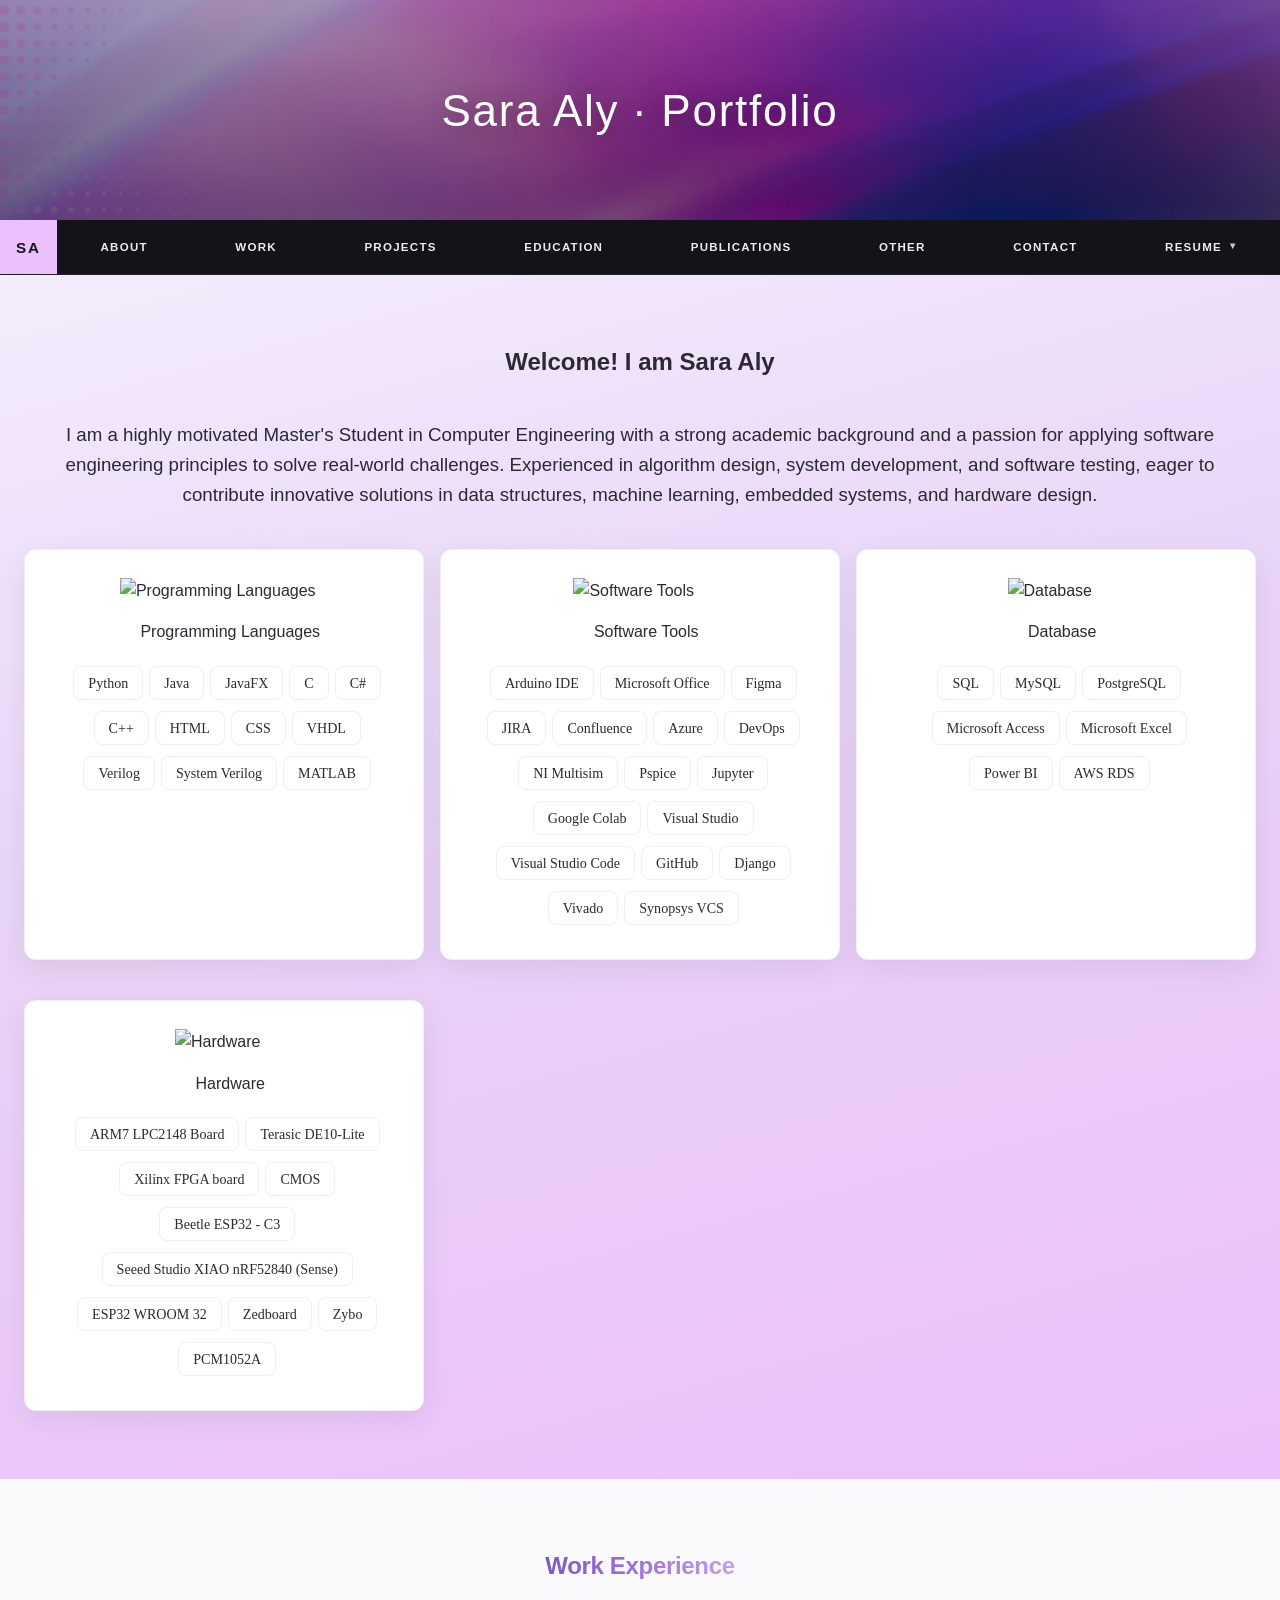
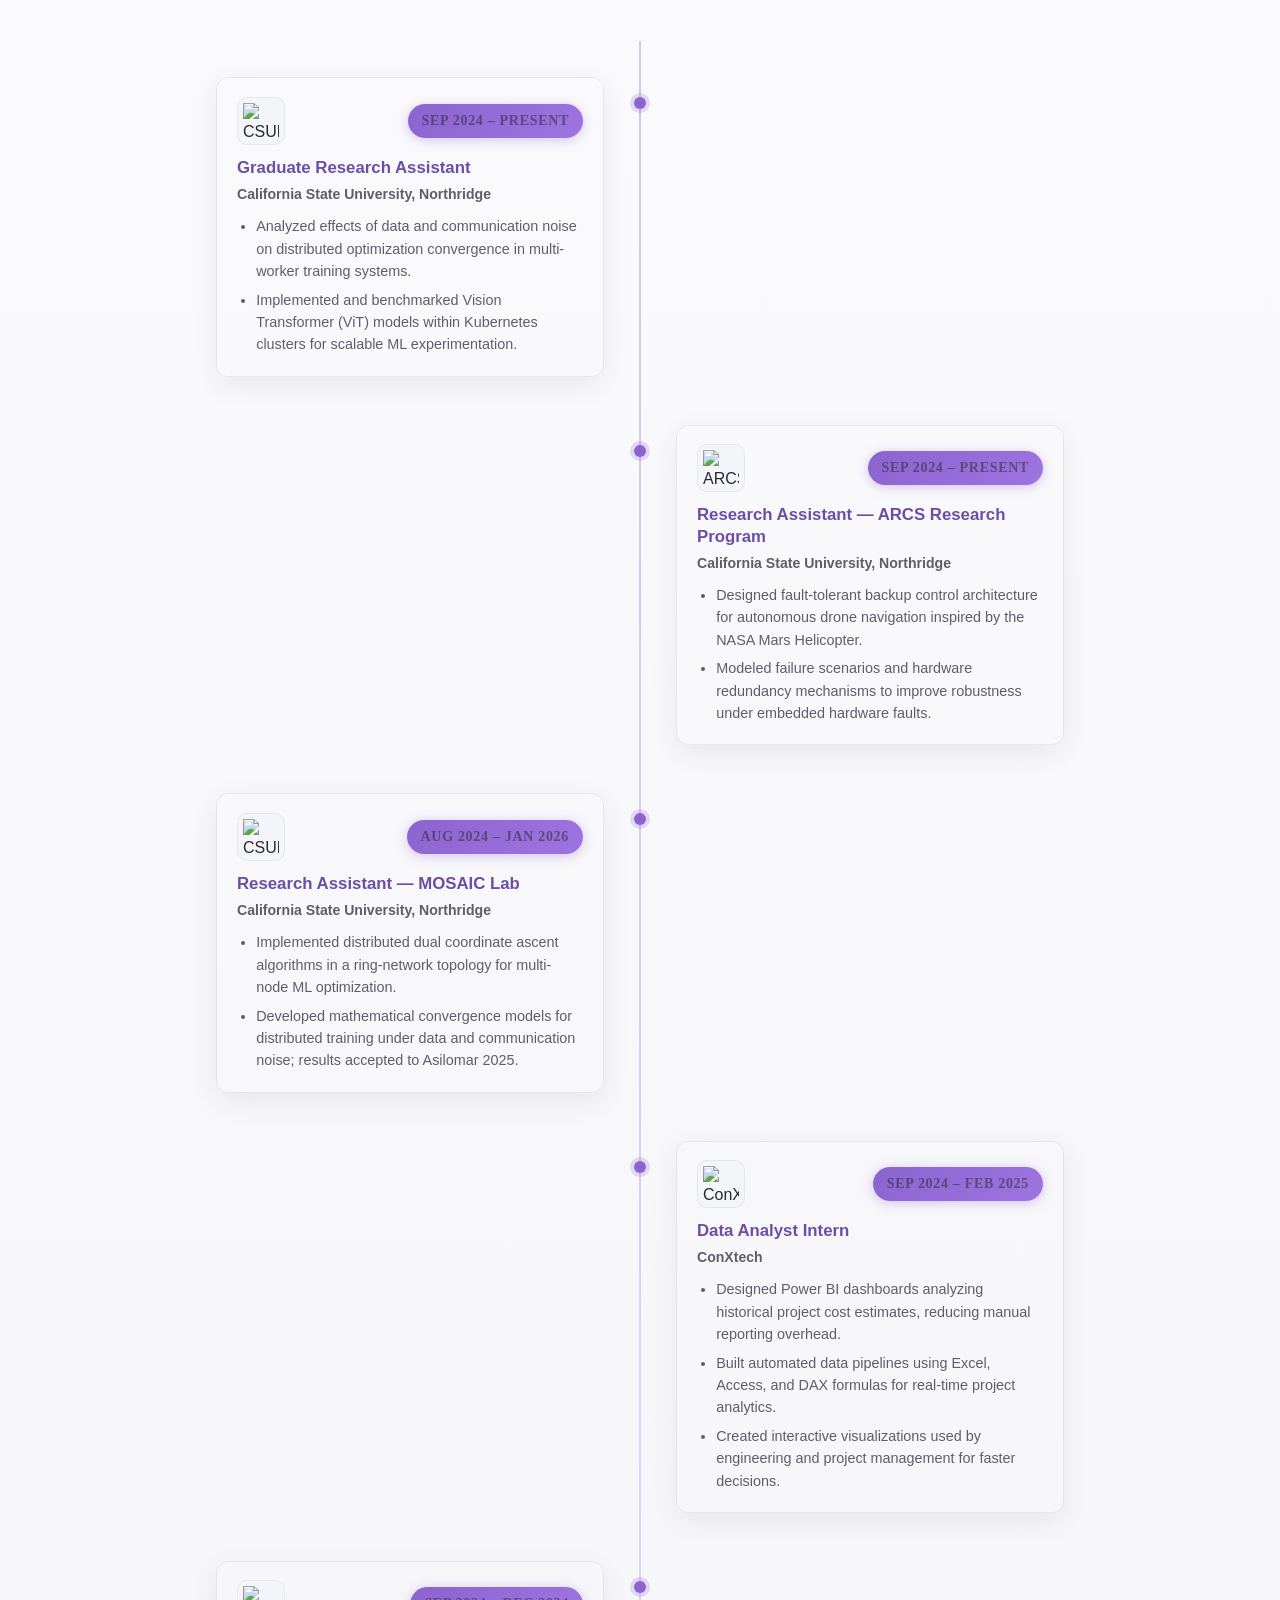
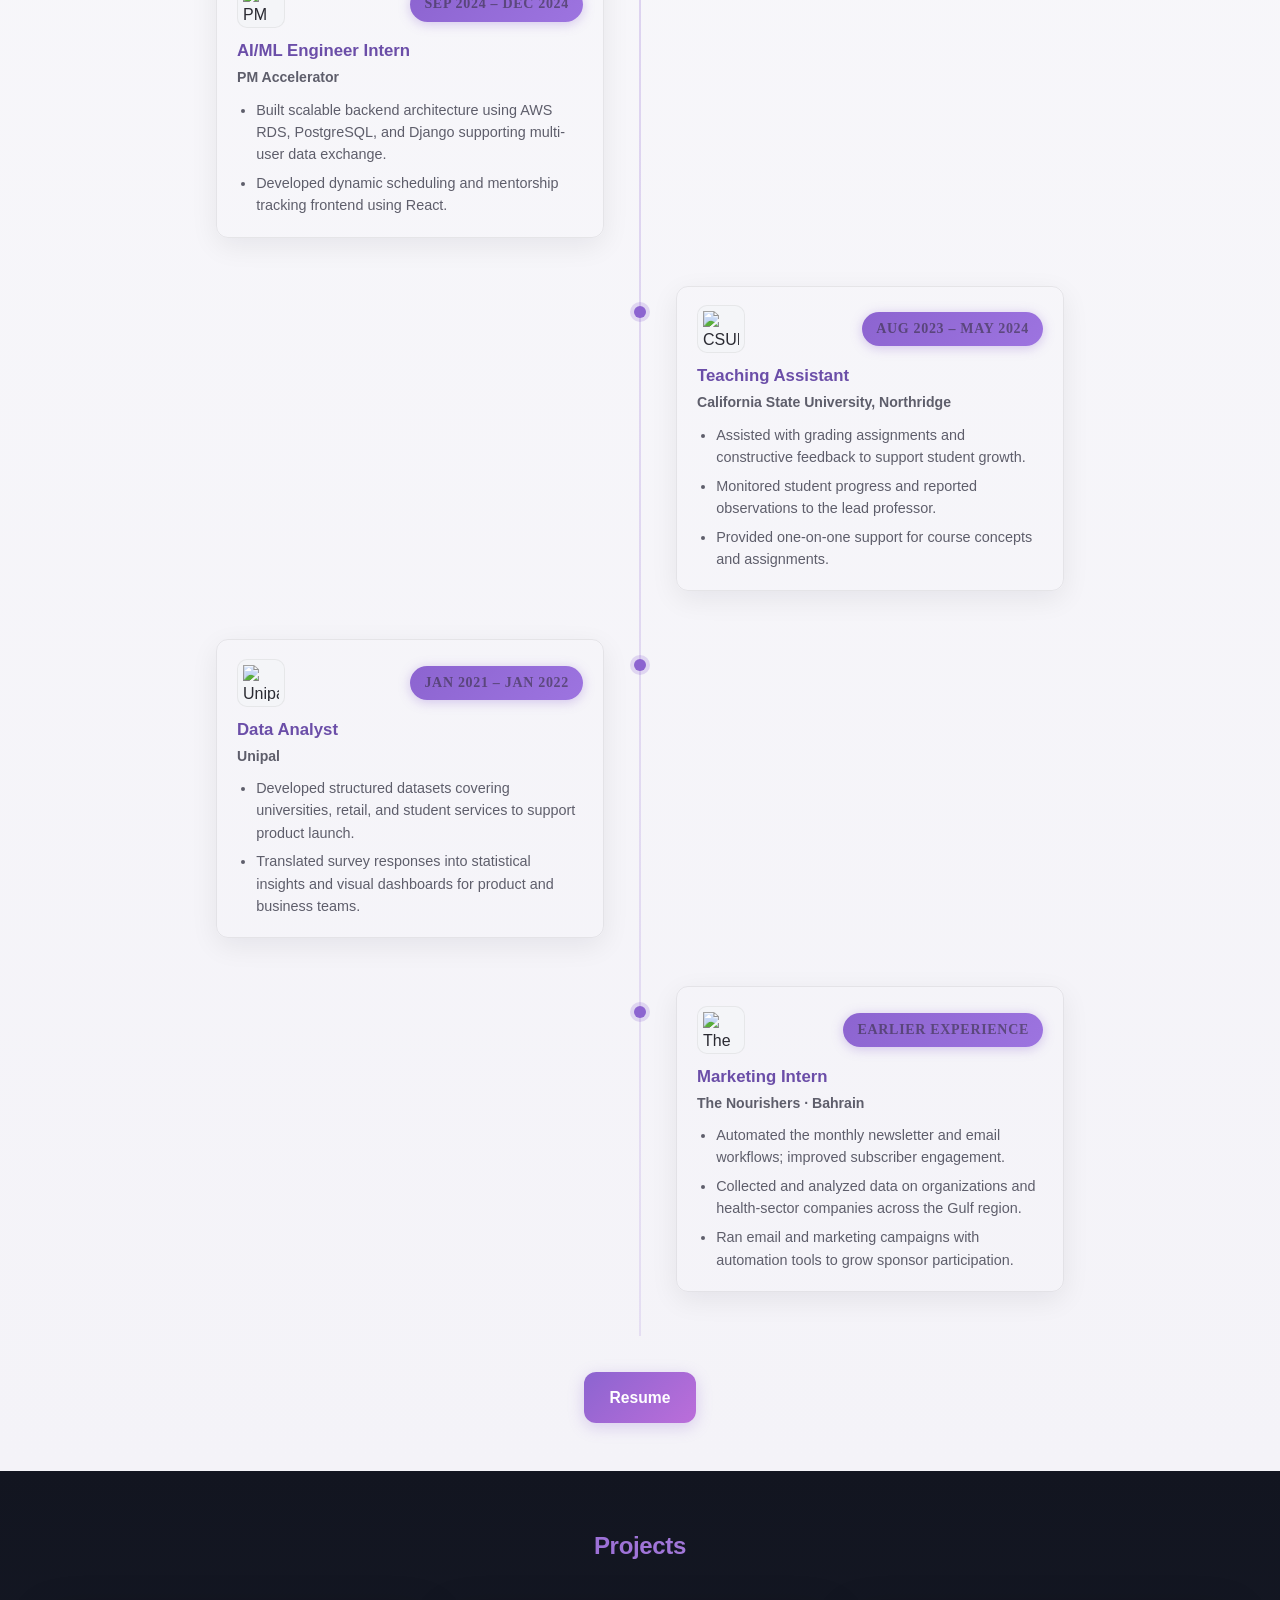
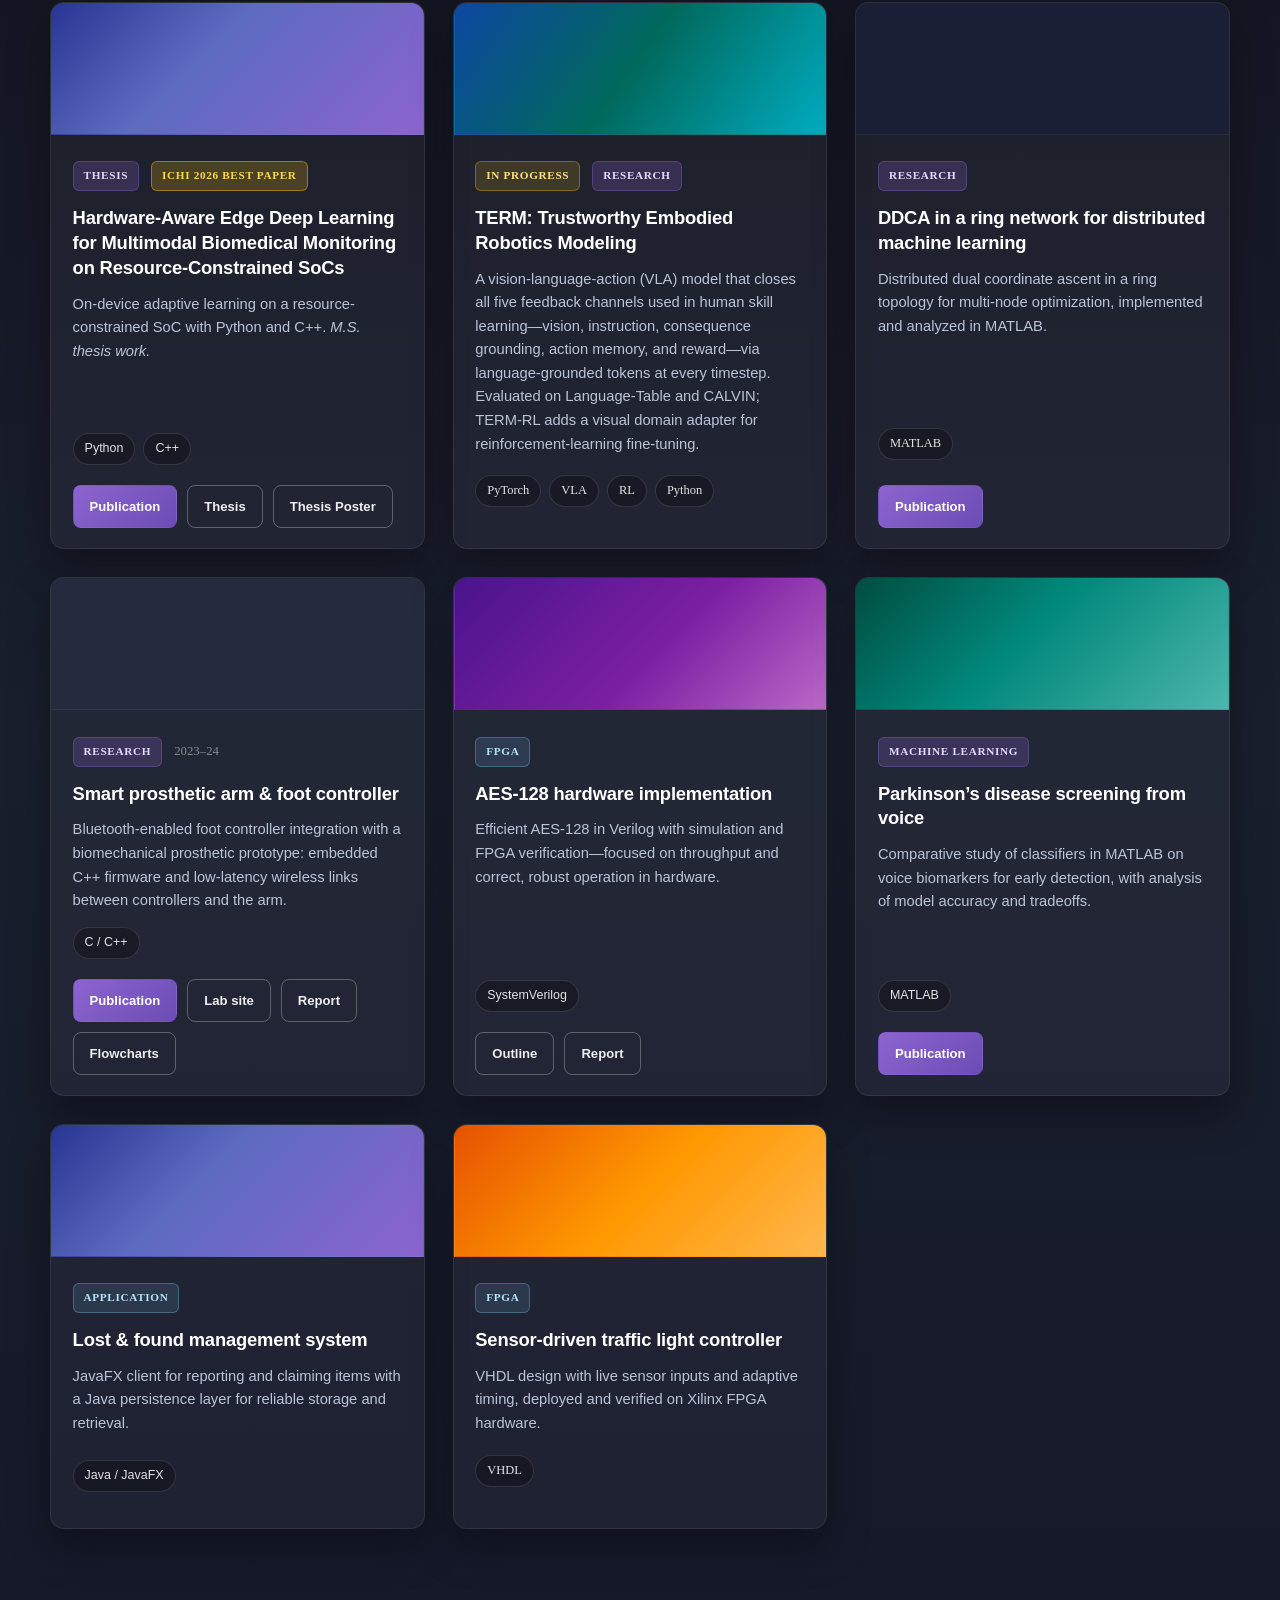
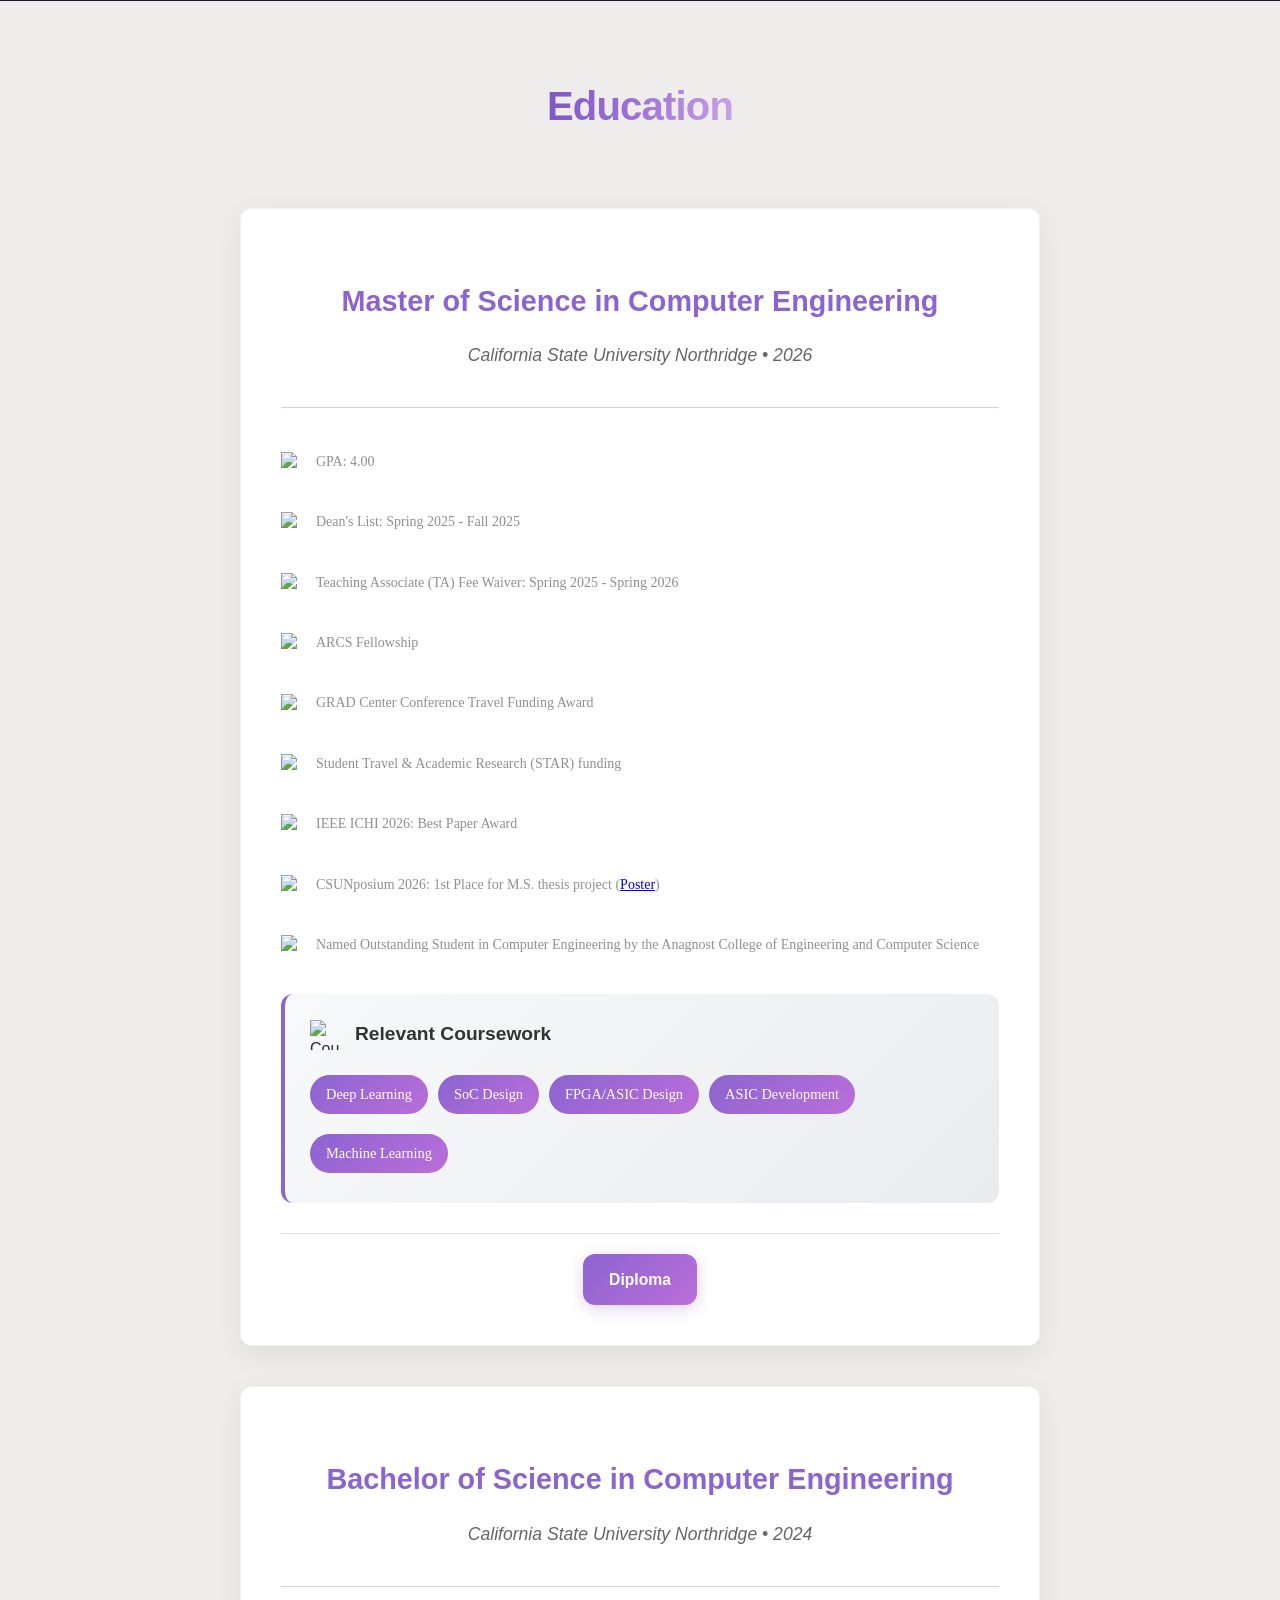
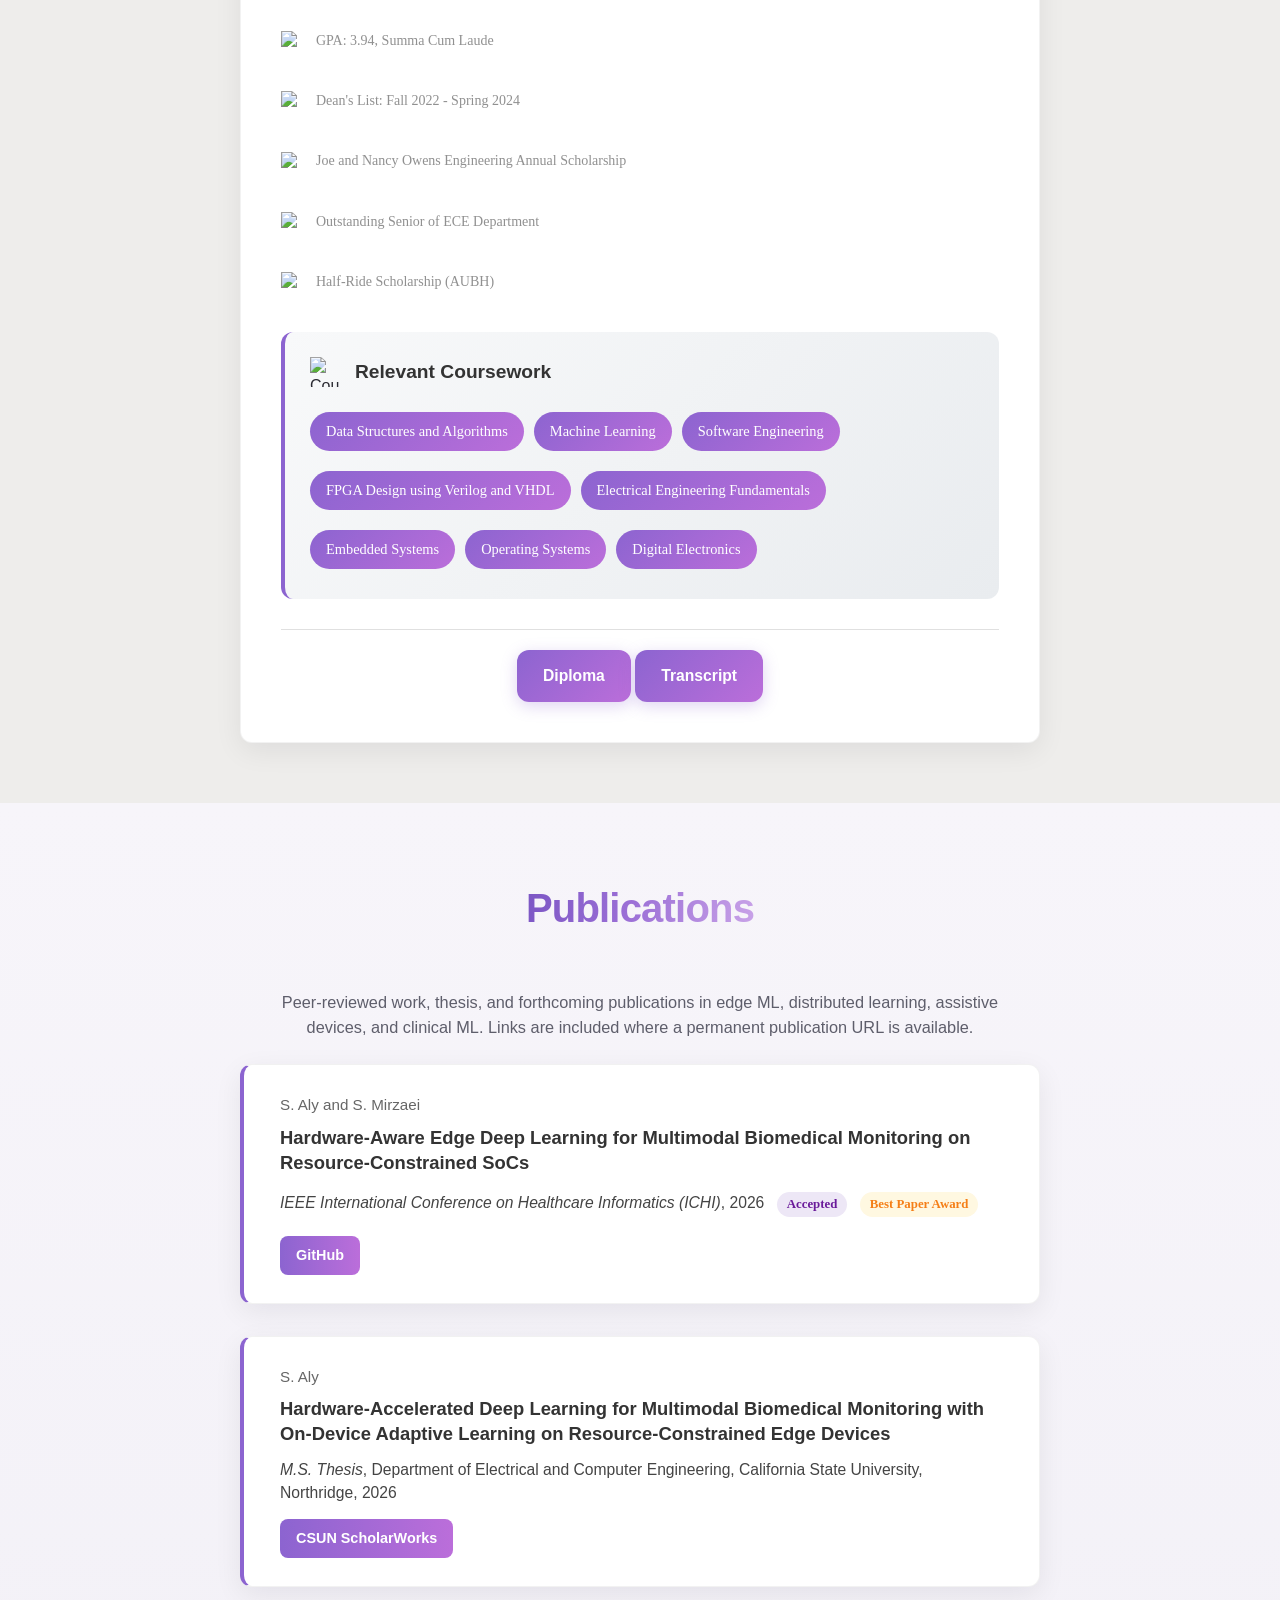
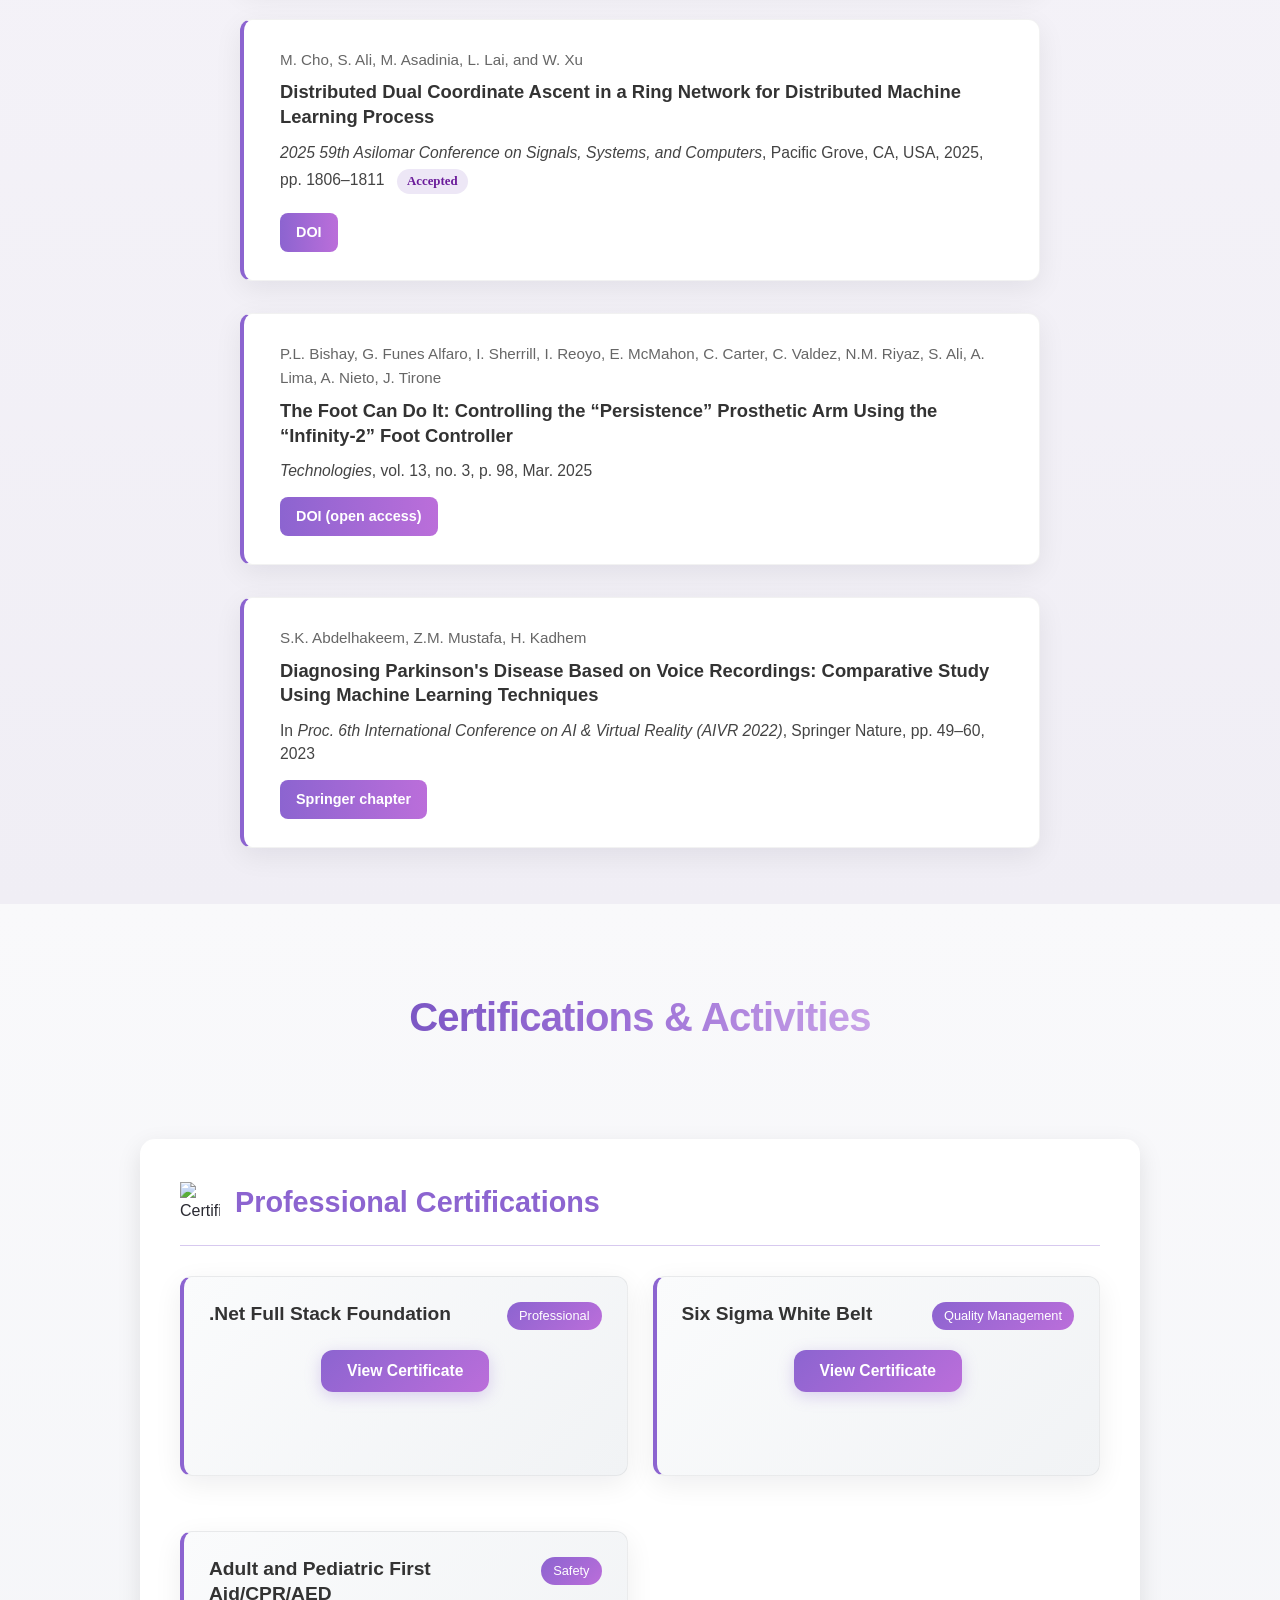
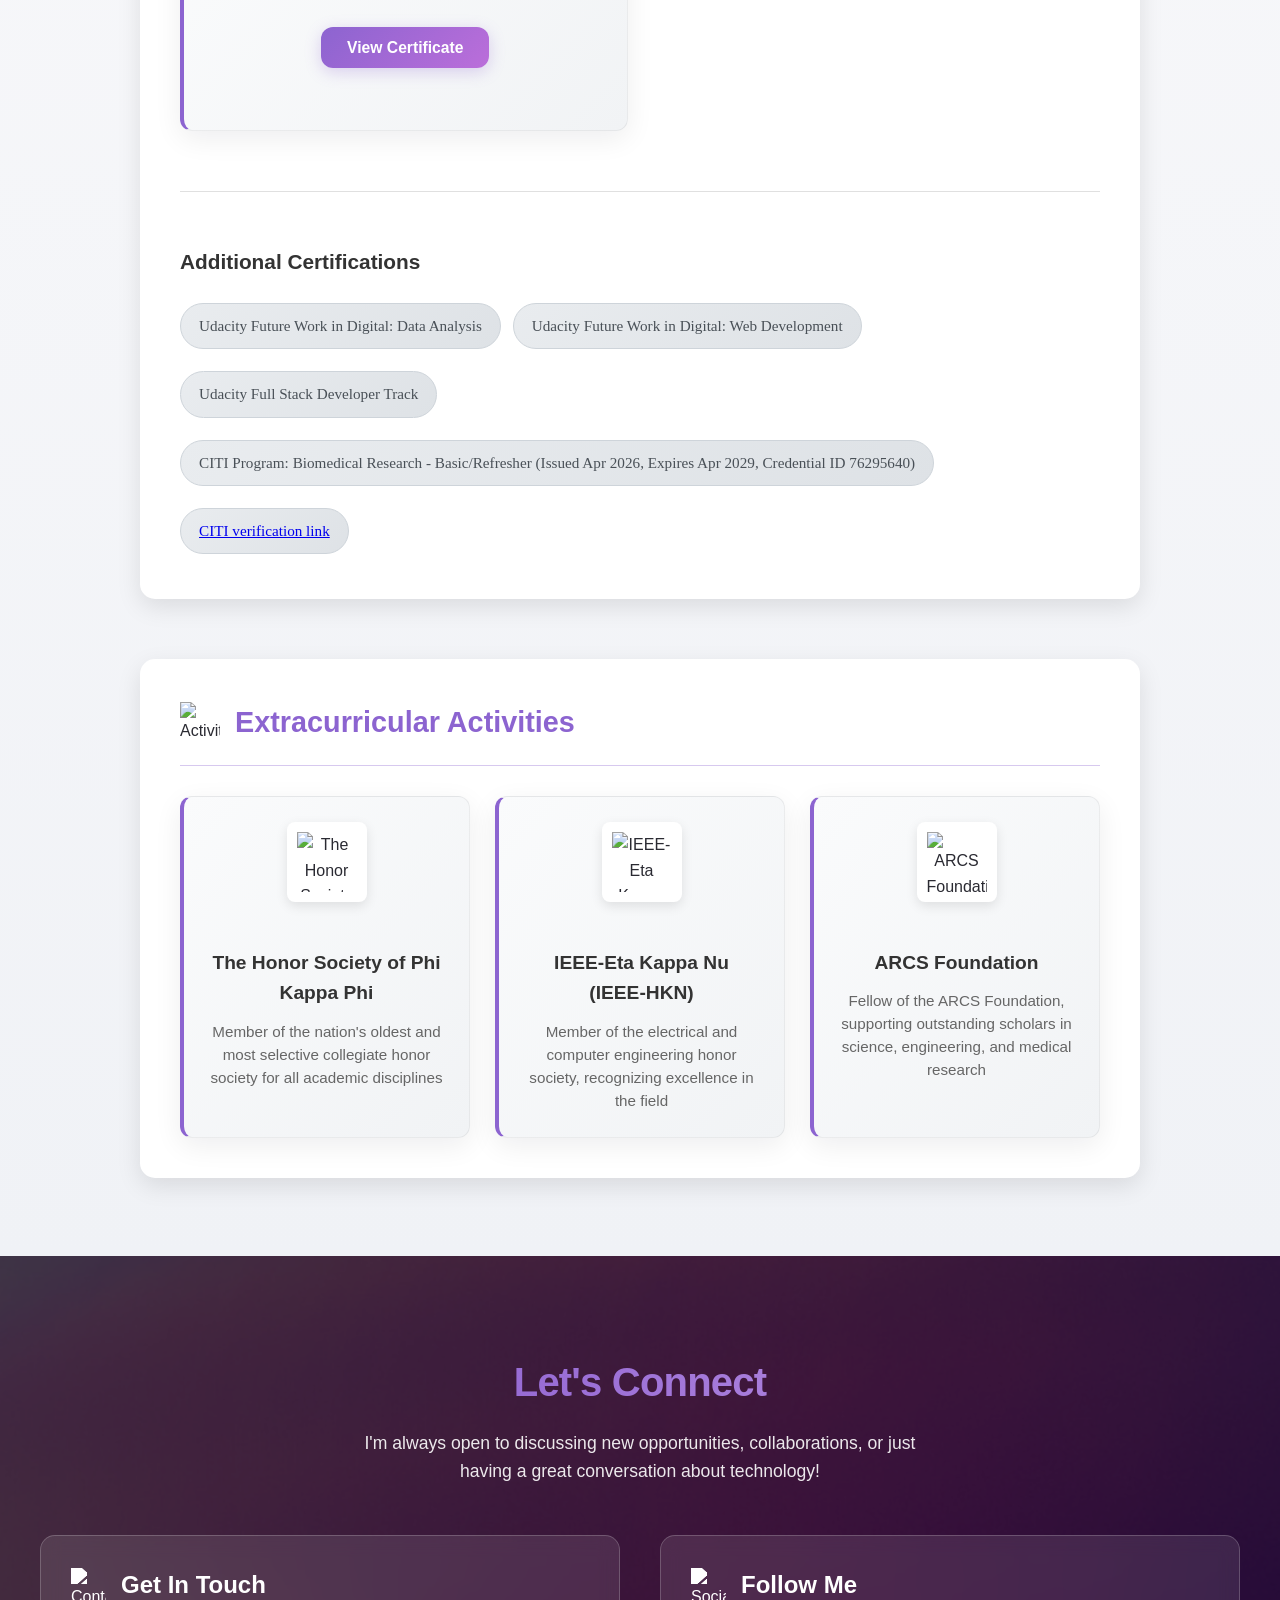
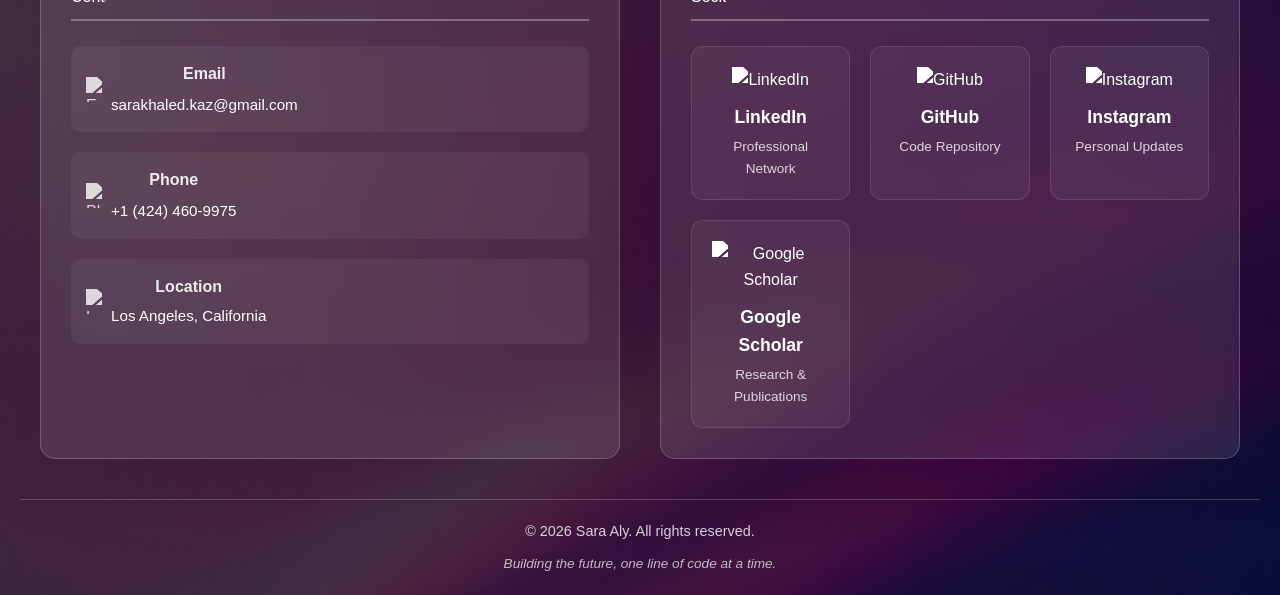
==== index.html @ 030c0955 "Update Dimploma" ====
<!DOCTYPE html>
<html lang="en">
  <head>
    <meta charset="UTF-8">
    <meta name="viewport" content="width=device-width, initial-scale=1.0">
    <meta name="description" content="Sara Aly - Computer Engineering Portfolio">
    <meta name="keywords" content="Computer Engineering, Software Development, Machine Learning, Embedded Systems">
    <meta name="author" content="Sara Aly">
    <title>Sara Aly - Computer Engineering Portfolio</title>

    <!-- =============================================================================
         STYLESHEET SECTION
         ============================================================================= -->
    <style>
      /* =============================================================================
         GLOBAL STYLES
         ============================================================================= */

      :root {
        --font-sans: -apple-system, BlinkMacSystemFont, "Segoe UI", Roboto, "Helvetica Neue", Arial, sans-serif;
        --color-text: #2a2a32;
        --color-text-muted: #5e5e6b;
        --surface-subtle: #f6f5f9;
        --shadow-card: 0 8px 28px rgba(18, 20, 30, 0.07);
        --radius-md: 12px;
        --btn-grad: linear-gradient(135deg, #8c64d0, #bb6eda);
        --btn-grad-hover: linear-gradient(135deg, #9d74e0, #cb7eea);
        --btn-shadow: 0 4px 16px rgba(140, 100, 208, 0.28);
        --btn-shadow-hover: 0 6px 22px rgba(140, 100, 208, 0.36);
      }

      html {
        scroll-behavior: smooth;
      }

      /* Base body styles */
      body {
        font-family: var(--font-sans);
        background-color: #ffffff;
        color: var(--color-text);
        margin: 0;
        padding: 0;
        line-height: 1.6;
        overflow-x: hidden;
        -webkit-font-smoothing: antialiased;
        -moz-osx-font-smoothing: grayscale;
      }

      *,
      *::before,
      *::after {
        box-sizing: border-box;
      }

      /* =============================================================================
         HEADER & FOOTER STYLES
         ============================================================================= */
      
      /* Header styling with background image */
      header {
        position: relative;
        background: url('Documents/Pink and Purple Gradient Technology Business LinkedIn Banner.png');
        background-size: cover;
        background-position: center;
        color: rgb(255, 255, 255);
        padding: 48px 24px;
        text-align: center;
        font-size: clamp(1.25rem, 3vw, 1.75rem);
        min-height: 220px;
        display: flex;
        align-items: center;
        justify-content: center;
      }

      header::after {
        content: '';
        position: absolute;
        inset: 0;
        background: linear-gradient(180deg, rgba(18, 15, 35, 0.28) 0%, rgba(18, 15, 35, 0.52) 100%);
        pointer-events: none;
      }

      header h1 {
        position: relative;
        z-index: 1;
        margin: 0;
        font-weight: 300;
        letter-spacing: 0.04em;
        line-height: 1.25;
        text-shadow: 0 2px 24px rgba(0, 0, 0, 0.35);
      }

      /* Footer styling with background image */
      footer {
        /*background: url('https://t4.ftcdn.net/jpg/03/17/87/45/360_F_317874542_KezJ1hig8tlYJAlX6rixank0WBwYJ1UT.webp');*/
        background: url('Documents/Pink and Purple Gradient Technology Business LinkedIn Banner.png');
        background-size: cover;
        background-position: center;
        color: white;
        padding: 60px 20px 20px 20px;
        text-align: center;
        position: relative;
        overflow: hidden;
        scroll-margin-top: 100px; /* Ensure proper scroll positioning */
      }

      /* Footer overlay for better text readability */
      footer::before {
        content: '';
        position: absolute;
        top: 0;
        left: 0;
        right: 0;
        bottom: 0;
        background: rgba(0, 0, 0, 0.7);
        z-index: 1;
      }

      /* Ensure all footer content is above the overlay */
      footer > * {
        position: relative;
        z-index: 2;
      }

      /* =============================================================================
         UTILITY CLASSES
         ============================================================================= */
      
      /* Gradient text effect */
      .gradient-text {
        font-weight: 700;
        background: linear-gradient(100deg, #7b56c4 0%, #9b6fd6 45%, #c9a3e8 100%);
        -webkit-background-clip: text;
        -webkit-text-fill-color: transparent;
        background-clip: text;
        color: transparent;
        letter-spacing: -0.02em;
      }

      /* =============================================================================
         COMPONENT STYLES
         ============================================================================= */
      
      /* Image styling */
      .image {
        border-radius: 10px;
        margin: auto;
        width: 900px;
        height: auto;
        max-width: 100%;
      }

      /* Contact information styling */
      .contact-info {
        text-align: left; 
        color: #333;
      }

      /* Social media icons container */
      .social-icons {
        text-align: right;
      }

      .social-icons a {
        margin: 0 10px;
        text-decoration: none;
        transition: opacity 0.3s ease;
      }

      .social-icons a:hover {
        opacity: 0.8;
      }

      .social-icons img {
        width: 48px;
        height: 48px;
        vertical-align: middle;
      }

      /* Button container for consistent button layout */
      .button-container {
        text-align: center;
        margin-top: 20px;
        display: flex;
        flex-wrap: wrap;
        justify-content: center;
        gap: 10px;
        align-items: center; /* Ensure buttons align properly */
      }

      /* Button links should behave like buttons (no underline/blue link styles) */
      .button-container a.custom-btn {
        text-decoration: none;
      }

      /* Link preview styling for external links */
      .link-preview {
        display: flex;
        align-items: center;
        border: 1px solid #ccc;
        padding: 10px;
        margin-left: 10px;
        text-decoration: none;
        color: white;
        border-radius: 8px;
        transition: transform 0.2s ease;
      }

      .link-preview:hover {
        transform: translateY(-2px);
      }

      .link-preview img {
        width: 100px;
        height: auto;
        margin-right: 10px;
        border-radius: 4px;
      }

      .link-preview .content {
        flex: 1;
      }

      .link-preview .title {
        font-size: 16px;
        font-weight: bold;
        margin-bottom: 5px;
      }

      .link-preview .description {
        font-size: 14px;
        opacity: 0.9;
      }

      /* Statistics container for displaying metrics */
      .stats-container {
        display: flex;
        justify-content: center;
        align-items: center;
        margin-top: 50px;
        margin-right: 50px;
        margin-left: 50px;
      }

      /* Frame container for grid layouts */
      .frame {
        display: grid;
        align-items: center;
        grid-template-columns: 1fr 1fr;
        gap: 10px;
        padding: 10px;
        border: 2px solid #333;
        background-color: #fff;
        border-radius: 8px;
      }

      .frame img {
        width: 100%;
        height: auto;
        border-radius: 4px;
      }

      /* PDF container for embedded documents */
      .pdf-container {
        width: 100%;
        height: 500px; /* Reduced height for better landscape certificate viewing */
        max-width: 1000px; /* Increased max-width for landscape certificates */
        margin: 20px auto;
        border-radius: var(--radius-md);
        overflow: hidden;
        box-shadow: var(--shadow-card);
        border: 1px solid rgba(0, 0, 0, 0.08);
        background: #f8f9fa;
        position: relative; /* Ensure proper positioning */
        z-index: 5; /* Ensure PDF is above other elements but below navigation */
      }

      iframe {
        width: 100%;
        height: 100%;
        border: none;
        border-radius: 10px;
        position: relative;
        z-index: 2; /* Ensure iframe is above loading indicator */
      }

      /* =============================================================================
         NAVIGATION STYLES
         ============================================================================= */
      
      /* Main navigation wrapper */
      .navigationWrapper {
        position: relative;
        display: flex;
        align-items: center;
        justify-content: center;
        padding: 20px;
        background-color: #222;
        box-shadow: 0 5px 15px 0 rgba(0, 0, 0, 0.25);
        color: white;
        text-transform: uppercase;
        overflow: hidden;
        width: 100%;
        margin: auto;
      }

      /* Logo wrapper styling */
      .navigationWrapper .logoWrapper {
        display: flex;
        align-items: center;
      }

      .navigationWrapper .logoWrapper .stylish {
        font-weight: bold;
      }

      .navigationWrapper .logoWrapper .logo {
        padding-left: 4px;
        color: #8c64d0;
      }

      /* Main navigation menu */
      .navigationWrapper .navigation {
        display: flex;
        list-style-type: none;
        margin-left: auto;
        padding: 0 15px;
      }

      .navigationWrapper .navigation .parent {
        padding: 0 15px;
      }

      /* Navigation link styling */
      .navigationWrapper .navigation .parent .link {
        position: relative;
        display: flex;
        align-items: center;
        text-decoration: none;
        transition: all 0.3s ease-in-out;
        color: white;
      }

      .navigationWrapper .navigation .parent .link:hover {
        color: #8c64d0;
      }

      /* Navigation icon animations */
      .navigationWrapper .navigation .parent .link .fa-minus {
        opacity: 0;
        transition: all 0.3s ease-in-out;
        position: absolute;
        left: -16px;
        top: 3px;
      }

      .navigationWrapper .navigation .parent .link .fa-plus {
        opacity: 1;
        transition: all 0.3s ease-in-out;
      }

      .navigationWrapper .navigation .parent .link .fas {
        color: #8c64d0;
        margin: -2px 4px 0;
        font-size: 10px;
        transition: all 0.3s ease-in-out;
      }

      /* Subnavigation dropdown */
      .navigationWrapper .navigation .subnavigation {
        display: none;
        list-style-type: none;
        width: 500px;
        position: absolute;
        top: 40%;
        left: 25%;
        margin: auto;
        transition: all 0.3s ease-in-out;
        background-color: #222;
        border-radius: 8px;
        box-shadow: 0 4px 12px rgba(0, 0, 0, 0.3);
      }

      .navigationWrapper .navigation .subnavigation li a {
        font-size: 17px;
        padding: 0 5px;
        display: block;
        padding: 10px 15px;
        transition: background-color 0.3s ease;
      }

      .navigationWrapper .navigation .subnavigation li a:hover {
        background-color: #333;
      }

      /* =============================================================================
         NAVIGATION STATE CLASSES
         ============================================================================= */
      
      /* Active navigation states */
      .active.parent {
        transform: translate(-40px, -25px);
      }

      .active.parent .link {
        font-size: 12px;
      }

      .active.parent .link .fa-minus {
        opacity: 1 !important;
        font-size: 8px;
      }

      .active.parent .link .fa-plus {
        opacity: 0 !important;
      }

      .active.parent .subnavigation {
        display: flex;
      }

      /* Subnavigation positioning for different menu items */
      .active#clients .subnavigation {
        transform: translate(-150px, 17px);
      }

      .active#services .subnavigation {
        transform: translate(-290px, 17px);
      }

      /* Invisible state for animations */
      .invisible {
        opacity: 0 !important;
        transform: translate(50px, 0);
      }
      
      /* =============================================================================
         SITE WRAPPER STYLES
         ============================================================================= */
      .site-wrap {
	      max-width: 700px;
	      margin: 70px auto;
        background:white;
        padding:40px;
        text-align: justify;
        box-shadow: 0 0 10px 5px rgba(0, 0, 0, 0.05);
        transform: scale(0.98);
        transition: transform 0.5s;
      }
      body.fixed-nav .site-wrap {
	      transform: scale(1);
      }

      /* =============================================================================
         HEADING STYLES
         ============================================================================= */
      h1 {
        color: white;
        font-size: clamp(1.75rem, 6vw, 2.75rem);
        margin: 0;
        line-height: 1.2;
      }

      /* =============================================================================
         NAVIGATION STYLES
         ============================================================================= */
      nav {
	        background: rgba(12, 12, 18, 0.97);
	        top: 0;
	        width: 100%;
	        transition: all 0.35s ease;
	        position: relative;
	        z-index: 1000;
	        backdrop-filter: blur(12px);
          max-width: 100vw;
          margin: 0 auto;
          border-bottom: 1px solid rgba(255, 255, 255, 0.06);
      }
      body.fixed-nav nav {
	      position: fixed;
	      box-shadow: 0 4px 24px rgba(0, 0, 0, 0.35);
	      z-index: 1000;
	      top: 0;
	      left: 0;
	      right: 0;
      }
      nav ul {
	      margin: 0;
	      padding:0;
	      list-style: none;
	      display:flex;
	      flex-wrap: wrap;
	      justify-content: center;
	      position: relative;
	      z-index: 1001;
      }
      nav#main > ul.navigation > li {
	      flex: 1 1 auto;
	      min-width: fit-content;
	      text-align: center;
	      display: flex;
	      justify-content: center;
	      align-items: center;
      }
      nav li {
	      text-align: center;
	      display: flex;
	      justify-content: center;
	      align-items: center;
      }
      nav a {
	      text-decoration: none;
	      padding: 18px 14px;
	      display: inline-block;
	      color: rgba(255, 255, 255, 0.92) !important;
	      transition: color 0.2s ease, opacity 0.2s ease;
	      text-transform: uppercase;
	      font-size: 0.72rem;
	      font-weight: 600;
	      letter-spacing: 0.11em;
	      position: relative;
	      z-index: 1002;
      }

      nav a:hover {
        color: #ebc0fc !important;
      }

      /* =============================================================================
         RESUME DROPDOWN (NAV)
         ============================================================================= */
      nav li.nav-dropdown {
        position: relative;
      }
      nav li.nav-dropdown > a {
        display: flex;
        align-items: center;
        justify-content: center;
        gap: 8px;
      }
      nav li.nav-dropdown > a::after {
        content: "▾";
        font-size: 0.9em;
        opacity: 0.85;
        transform: translateY(-1px);
      }
      nav li.nav-dropdown .nav-submenu {
        display: none;
        position: absolute;
        top: 100%;
        left: 50%;
        transform: translateX(-50%);
        min-width: 220px;
        padding: 8px 0;
        margin: 0;
        list-style: none;
        background: rgba(0, 0, 0, 0.98);
        border: 1px solid rgba(255, 255, 255, 0.12);
        border-radius: 12px;
        box-shadow: 0 10px 25px rgba(0, 0, 0, 0.35);
        z-index: 1003;
      }
      nav li.nav-dropdown:hover .nav-submenu,
      nav li.nav-dropdown.open .nav-submenu {
        display: block;
      }
      nav li.nav-dropdown .nav-submenu li {
        display: block;
        width: 100%;
        flex: none;
        justify-content: flex-start;
        align-items: stretch;
      }
      nav li.nav-dropdown .nav-submenu a {
        width: 100%;
        padding: 12px 16px;
        text-align: left;
        text-transform: none;
      }
      nav li.nav-dropdown .nav-submenu a:hover {
        background-color: rgba(140, 100, 208, 0.15);
      }
	
      /* Initials badge: full nav-row height, no dark nav peeking under text */
      li.logo {
        max-width: 0;
        overflow: hidden;
        background: #ebc0fc;
        transition: max-width 0.5s ease;
        font-weight: 700;
        align-self: stretch;
        display: flex;
      }
      li.logo a {
        flex: 1;
        display: flex;
        align-items: center;
        justify-content: center;
        box-sizing: border-box;
        min-height: 100%;
        padding: 0 16px;
        line-height: 1;
        letter-spacing: 0.12em;
        font-size: 0.95rem;
        font-weight: 700;
        color: #14141c !important;
        background: #ebc0fc;
        text-transform: none;
        position: relative;
        z-index: 1002;
      }
      .fixed-nav li.logo {
        max-width: 100px;
      }
	
      /* =============================================================================
         SECTION STYLES
         ============================================================================= */
      section {
        font-family: var(--font-sans);
        min-height: 100vh; /* Changed from height to min-height to prevent overlapping */
        background-size: cover;
        background-position: center;
        display: flex;
        flex-direction: column;
        justify-content: center;
        align-items: center;
        text-align: center;
        background: white;
        color: var(--color-text);
        padding: 48px 24px;
        box-sizing: border-box; /* Ensure padding is included in height calculation */
        position: relative; /* Ensure proper positioning */
        z-index: 1; /* Ensure sections are below navigation */
        margin-bottom: 0; /* Remove space between sections */
        scroll-margin-top: 100px; /* Ensure proper scroll positioning with fixed navigation */
      }

      /* =============================================================================
         SECTION-SPECIFIC STYLES
         ============================================================================= */
      
      /* About section styling */
      #about {
        background: linear-gradient(165deg, #f4ecfc 0%, #e8d4f7 42%, #ebc0fc 100%);
        padding: 48px 24px;
        overflow: hidden;
        min-height: auto;
        margin-bottom: 0;
        scroll-margin-top: 100px;
      }

      /* Education section styling */
      #edu {
        background-color: #eeedeb;
        display: flex;
        flex-direction: column;
        align-items: center;
        justify-content: flex-start; /* Changed from center to flex-start */
        padding: 40px 20px;
        text-align: center;
        min-height: auto; /* Allow content to determine height */
        overflow: visible; /* Allow content to flow naturally */
        margin-bottom: 0; /* Remove space below section */
        scroll-margin-top: 100px; /* Ensure proper scroll positioning */
        width: 100%; /* Ensure full width */
        box-sizing: border-box; /* Include padding in width calculation */
      }

      /* Publications section styling */
      #publications {
        background: linear-gradient(180deg, #f7f5fa 0%, #f0eef5 100%);
        display: flex;
        flex-direction: column;
        align-items: center;
        justify-content: flex-start;
        padding: 40px 20px;
        text-align: center;
        min-height: auto;
        overflow: visible;
        margin-bottom: 0;
        scroll-margin-top: 100px;
        width: 100%;
        box-sizing: border-box;
      }

      .publications-intro {
        max-width: 720px;
        margin: 0 auto 8px;
        color: var(--color-text-muted);
        font-size: 1.02em;
        line-height: 1.55;
      }

      .publication-card {
        width: 100%;
        max-width: 800px;
        background-color: #ffffff;
        border-radius: var(--radius-md);
        box-shadow: var(--shadow-card);
        border: 1px solid rgba(0, 0, 0, 0.05);
        padding: 28px 36px;
        margin: 16px auto;
        text-align: left;
        transition: transform 0.28s ease, box-shadow 0.28s ease;
        box-sizing: border-box;
        border-left: 4px solid #8c64d0;
      }

      .publication-card:hover {
        transform: translateY(-2px);
        box-shadow: 0 12px 36px rgba(18, 20, 30, 0.1);
      }

      /* In-page links from Projects land below the fixed nav */
      .publication-card[id] {
        scroll-margin-top: 110px;
      }

      .publication-card .pub-authors {
        font-size: 0.95em;
        color: #666;
        margin: 0 0 8px 0;
      }

      .publication-card .pub-title {
        font-size: 1.15em;
        color: #333;
        font-weight: 600;
        margin: 0 0 12px 0;
        line-height: 1.35;
      }

      .publication-card .pub-venue {
        font-size: 0.98em;
        color: #444;
        margin: 0 0 14px 0;
        line-height: 1.45;
      }

      .pub-links {
        display: flex;
        flex-wrap: wrap;
        gap: 10px;
        align-items: center;
      }

      .pub-links a.pub-link {
        display: inline-block;
        padding: 8px 16px;
        border-radius: 8px;
        background: linear-gradient(90deg, #8c64d0, #bb6eda);
        color: #fff !important;
        text-decoration: none;
        font-size: 0.9em;
        font-weight: 600;
        transition: opacity 0.2s ease;
      }

      .pub-links a.pub-link:hover {
        opacity: 0.9;
      }

      .pub-status {
        display: inline-block;
        margin-left: 8px;
        padding: 3px 10px;
        border-radius: 999px;
        background: #ede7f6;
        color: #6a1b9a;
        font-size: 0.82em;
        font-weight: 600;
      }

      .pub-status--award {
        background: #fff8e1;
        color: #f57f17;
      }

      /* Projects section — professional layout */
      #projects {
        display: flex;
        flex-direction: column;
        align-items: center;
        justify-content: flex-start;
        background: linear-gradient(180deg, #121520 0%, #1a1f2e 50%, #15192a 100%);
        min-height: auto;
        padding: 56px 24px 72px;
        margin-bottom: 0;
        scroll-margin-top: 100px;
        width: 100%;
        box-sizing: border-box;
      }

      .projects-inner {
        width: 100%;
        max-width: 1180px;
        margin: 0 auto;
      }

      #projects .projects-inner > .gradient-text {
        text-align: center;
        margin-bottom: 36px;
      }

      #projects .projects-inner > .gradient-text h2 {
        margin: 0;
      }

      .projects-grid {
        display: grid;
        grid-template-columns: repeat(auto-fit, minmax(min(100%, 340px), 1fr));
        gap: 1.75rem;
        width: 100%;
        padding: 0;
        margin: 0;
      }

      .project-card {
        display: flex;
        flex-direction: column;
        background: rgba(255, 255, 255, 0.04);
        border: 1px solid rgba(255, 255, 255, 0.08);
        border-radius: 14px;
        overflow: hidden;
        box-shadow: 0 18px 40px rgba(0, 0, 0, 0.35);
        transition: border-color 0.25s ease, box-shadow 0.25s ease, transform 0.2s ease;
      }

      .project-card:hover {
        border-color: rgba(140, 100, 208, 0.45);
        box-shadow: 0 22px 48px rgba(0, 0, 0, 0.42);
        transform: translateY(-2px);
      }

      .project-card__visual {
        height: 132px;
        background-size: cover;
        background-position: center;
        background-color: #252b3d;
        border-bottom: 1px solid rgba(255, 255, 255, 0.06);
      }

      .project-card--viz-gradient .project-card__visual {
        background-image: linear-gradient(135deg, #283593 0%, #5c6bc0 40%, #8c64d0 100%);
      }

      /* Distributed ML (DDCA) — custom header image (Google Drive, public file) */
      .project-card--viz-ddca .project-card__visual {
        background-image: url('https://drive.google.com/thumbnail?id=1xYeh7yMGNv6ISAsKeGX4j5_oU_VFy669&sz=w2000');
        background-color: #1a1f35;
      }

      .project-card--viz-prosthetic .project-card__visual {
        background-image: url('https://www.csun.edu/~pbishay/img/Smart_Prosthetics_Team_2023_24.jpg');
      }

      .project-card--viz-ml .project-card__visual {
        background-image: linear-gradient(135deg, #004d40 0%, #00897b 45%, #4db6ac 100%);
      }

      .project-card--viz-sys .project-card__visual {
        background-image: linear-gradient(135deg, #4a148c 0%, #7b1fa2 55%, #ba68c8 100%);
      }

      .project-card--viz-traffic .project-card__visual {
        background-image: linear-gradient(135deg, #e65100 0%, #ff9800 50%, #ffb74d 100%);
      }

      .project-card--viz-rlvla .project-card__visual {
        background-image: linear-gradient(125deg, #0d47a1 0%, #00695c 48%, #00acc1 100%);
      }

      .project-card__body {
        padding: 1.35rem 1.35rem 1.25rem;
        display: flex;
        flex-direction: column;
        flex: 1;
        text-align: left;
      }

      .project-card__meta {
        display: flex;
        flex-wrap: wrap;
        align-items: center;
        gap: 8px 12px;
        margin-bottom: 10px;
      }

      .project-card__badge {
        display: inline-block;
        font-size: 0.7rem;
        font-weight: 700;
        letter-spacing: 0.06em;
        text-transform: uppercase;
        padding: 5px 10px;
        border-radius: 6px;
        background: rgba(140, 100, 208, 0.22);
        color: #e8d9fc;
        border: 1px solid rgba(140, 100, 208, 0.35);
      }

      .project-card__badge--progress {
        background: rgba(255, 193, 7, 0.15);
        color: #ffe082;
        border-color: rgba(255, 193, 7, 0.35);
      }

      .project-card__badge--course {
        background: rgba(129, 212, 250, 0.12);
        color: #b3e5fc;
        border-color: rgba(129, 212, 250, 0.3);
      }

      .project-card__badge--award {
        background: rgba(255, 193, 7, 0.2);
        color: #ffd54f;
        border-color: rgba(255, 193, 7, 0.45);
      }

      .project-card__period {
        font-size: 0.8rem;
        color: rgba(255, 255, 255, 0.45);
      }

      .project-card__title {
        font-size: 1.15rem;
        font-weight: 600;
        line-height: 1.35;
        margin: 0 0 12px;
        color: #ffffff;
        letter-spacing: -0.01em;
      }

      .project-card__summary {
        margin: 0 0 14px;
        font-size: 0.92rem;
        line-height: 1.6;
        color: rgba(200, 210, 230, 0.92);
        flex: 1;
      }

      .project-card__tags {
        display: flex;
        flex-wrap: wrap;
        gap: 8px;
        list-style: none;
        padding: 0;
        margin: 0 0 16px;
      }

      .project-card__tags a,
      .project-card__tags span {
        display: inline-block;
        font-size: 0.78rem;
        padding: 5px 11px;
        border-radius: 999px;
        background: rgba(0, 0, 0, 0.28);
        color: rgba(255, 255, 255, 0.88);
        border: 1px solid rgba(255, 255, 255, 0.12);
        text-decoration: none;
        transition: background 0.2s ease, border-color 0.2s ease, color 0.2s ease;
      }

      .project-card__tags a:hover {
        background: rgba(140, 100, 208, 0.28);
        border-color: rgba(140, 100, 208, 0.5);
        color: #fff;
      }

      .project-card__actions {
        display: flex;
        flex-wrap: wrap;
        gap: 10px;
        margin-top: auto;
        padding-top: 4px;
      }

      .project-btn {
        display: inline-flex;
        align-items: center;
        justify-content: center;
        font-size: 0.82rem;
        font-weight: 600;
        padding: 10px 16px;
        border-radius: 8px;
        text-decoration: none;
        transition: background 0.2s ease, color 0.2s ease, border-color 0.2s ease, filter 0.2s ease;
        border: 1px solid transparent;
        font-family: inherit;
        cursor: pointer;
      }

      .project-btn--primary {
        background: linear-gradient(135deg, #8c64d0, #6c4cb5);
        color: #fff !important;
      }

      .project-btn--primary:hover {
        filter: brightness(1.08);
      }

      .project-btn--ghost {
        background: transparent;
        color: rgba(255, 255, 255, 0.92) !important;
        border-color: rgba(255, 255, 255, 0.28);
      }

      .project-btn--ghost:hover {
        background: rgba(255, 255, 255, 0.08);
        border-color: rgba(255, 255, 255, 0.45);
      }

      /* Work section styling */
      #work {
        min-height: auto; /* Allow content to determine height */
        padding: 48px 24px;
        position: relative;
        z-index: 1;
        margin-bottom: 0;
        scroll-margin-top: 100px;
        background: linear-gradient(180deg, #fafafc 0%, #f4f3f8 100%);
      }

      /* Work experience — vertical timeline (résumé-style, site palette) */
      #work .work-timeline {
        position: relative;
        width: 100%;
        max-width: 920px;
        margin: 36px auto 8px;
        padding: 24px 0 8px;
        box-sizing: border-box;
      }

      #work .work-timeline::before {
        content: "";
        position: absolute;
        left: 50%;
        transform: translateX(-50%);
        width: 2px;
        height: 100%;
        top: 0;
        background: linear-gradient(180deg, rgba(140, 100, 208, 0.35), rgba(140, 100, 208, 0.15));
      }

      /* Only the outer track is unstyled; nested bullet lists stay normal lists */
      #work .work-timeline > ul {
        list-style: none;
        margin: 0;
        padding: 0;
      }

      #work .work-timeline > ul::after {
        content: "";
        display: table;
        clear: both;
      }

      #work .work-timeline > ul > li {
        list-style: none;
        position: relative;
        width: 50%;
        padding: 12px 36px 36px;
        box-sizing: border-box;
        text-align: left;
      }

      #work .work-timeline > ul > li:nth-child(odd) {
        float: left;
        clear: both;
      }

      #work .work-timeline > ul > li:nth-child(even) {
        float: right;
        clear: both;
      }

      #work .work-timeline__card {
        background: transparent;
        border: 1px solid rgba(0, 0, 0, 0.07);
        border-radius: var(--radius-md);
        box-shadow: var(--shadow-card);
        padding: 1.15rem 1.25rem 1.25rem;
        text-align: left;
        transition: box-shadow 0.25s ease, transform 0.25s ease;
      }

      #work .work-timeline__card:hover {
        box-shadow: 0 12px 36px rgba(18, 20, 30, 0.1);
        transform: translateY(-2px);
      }

      #work .work-timeline__meta-row {
        display: flex;
        align-items: center;
        justify-content: space-between;
        gap: 12px;
        width: 100%;
        margin-bottom: 12px;
      }

      #work .work-timeline__brand {
        width: 48px;
        height: 48px;
        flex-shrink: 0;
        border-radius: 10px;
        background: #f4f5f8;
        border: 1px solid rgba(0, 0, 0, 0.06);
        display: flex;
        align-items: center;
        justify-content: center;
        margin: 0;
      }

      #work .work-timeline__logo {
        width: 36px;
        height: 36px;
        object-fit: contain;
      }

      #work .work-timeline__time {
        margin-left: auto;
        padding: 8px 14px;
        background: linear-gradient(135deg, #8c64d0, #9d74e0);
        color: #fff;
        border-radius: 999px;
        font-size: 0.72rem;
        font-weight: 700;
        letter-spacing: 0.06em;
        text-transform: uppercase;
        box-shadow: 0 2px 12px rgba(140, 100, 208, 0.35);
        text-align: right;
        line-height: 1.3;
        max-width: 62%;
      }

      #work .work-timeline > ul > li:nth-child(odd)::before,
      #work .work-timeline > ul > li:nth-child(even)::before {
        content: "";
        position: absolute;
        width: 12px;
        height: 12px;
        top: 32px;
        background: #8c64d0;
        border-radius: 50%;
        box-shadow: 0 0 0 4px rgba(140, 100, 208, 0.22);
        z-index: 1;
      }

      #work .work-timeline > ul > li:nth-child(odd)::before {
        right: -6px;
      }

      #work .work-timeline > ul > li:nth-child(even)::before {
        left: -6px;
      }

      #work .work-timeline__title {
        margin: 0 0 4px;
        font-size: 1.05rem;
        font-weight: 700;
        color: #6b4ea8;
        line-height: 1.3;
        text-align: left;
      }

      #work .work-timeline__org {
        margin: 0 0 10px;
        font-size: 0.88rem;
        font-weight: 600;
        color: var(--color-text-muted);
        text-align: left;
      }

      #work .work-timeline__list {
        margin: 0.25rem 0 0;
        padding-left: 1.2rem;
        color: var(--color-text-muted);
        font-size: 0.9rem;
        line-height: 1.55;
        text-align: left;
        list-style: disc;
        list-style-position: outside;
      }

      #work .work-timeline__list li {
        display: list-item;
        margin: 0 0 0.4rem 0;
        padding: 0;
        width: auto;
        float: none;
        position: static;
        text-align: left;
      }

      #work .work-timeline__list li:last-child {
        margin-bottom: 0;
      }

      #work .work-actions {
        text-align: center;
        margin-top: 28px;
      }

      @media (max-width: 900px) {
        #work .work-timeline {
          max-width: 100%;
        }

        #work .work-timeline__time {
          max-width: 70%;
        }
      }

      @media (max-width: 767px) {
        #work .work-timeline::before {
          left: 20px;
          transform: none;
        }

        #work .work-timeline > ul > li:nth-child(odd),
        #work .work-timeline > ul > li:nth-child(even) {
          width: 100%;
          float: none;
          padding: 0 12px 40px 56px;
        }

        #work .work-timeline > ul > li:nth-child(odd)::before,
        #work .work-timeline > ul > li:nth-child(even)::before {
          left: 14px;
          right: auto;
          top: 24px;
        }

        #work .work-timeline__meta-row {
          flex-wrap: wrap;
        }

        #work .work-timeline__time {
          max-width: 100%;
          width: 100%;
          margin-left: 0;
          text-align: center;
          box-sizing: border-box;
        }
      }

      /* Other section styling */
      #other {
        min-height: auto;
        padding: 48px 24px;
        background: linear-gradient(180deg, #f9f9fb 0%, #f0f2f6 100%);
        margin-bottom: 0;
        scroll-margin-top: 100px;
      }

      /* =============================================================================
         OTHER SECTION COMPONENT STYLES
         ============================================================================= */
      
      /* Other section header */
      .other-header {
        text-align: center;
        margin-bottom: 50px;
      }

      .other-header h2 {
        font-size: 2.5em;
        margin-bottom: 10px;
      }

      /* Other container styling */
      .other-container {
        width: 100%;
        max-width: 1000px;
        background-color: #ffffff;
        border-radius: 15px;
        box-shadow: 0 8px 25px rgba(0, 0, 0, 0.1);
        padding: 40px;
        margin: 30px auto;
        text-align: left;
        transition: transform 0.3s ease, box-shadow 0.3s ease;
      }

      .other-container:hover {
        transform: translateY(-5px);
        box-shadow: 0 12px 35px rgba(0, 0, 0, 0.15);
      }

      /* Other section header styling */
      .other-section-header {
        display: flex;
        align-items: center;
        margin-bottom: 30px;
        padding-bottom: 20px;
        border-bottom: 1px solid rgba(140, 100, 208, 0.35);
      }

      .other-icon {
        width: 40px;
        height: 40px;
        margin-right: 15px;
      }

      .other-section-header h3 {
        color: #8c64d0;
        font-size: 1.8em;
        margin: 0;
      }

      /* =============================================================================
         CERTIFICATION STYLES
         ============================================================================= */
      
      /* Certification grid layout */
      .certification-grid {
        display: grid;
        grid-template-columns: repeat(auto-fit, minmax(350px, 1fr)); /* Increased min-width for better landscape certificate display */
        gap: 25px;
        margin-bottom: 30px;
      }

      /* Certification card styling */
      .certification-card {
        background: linear-gradient(135deg, #fafbfc 0%, #f1f3f5 100%);
        border-radius: var(--radius-md);
        padding: 25px;
        border: 1px solid rgba(0, 0, 0, 0.06);
        border-left: 4px solid #8c64d0;
        box-shadow: var(--shadow-card);
        transition: transform 0.28s ease, box-shadow 0.28s ease;
        position: relative;
        overflow: visible; /* Allow PDF container to extend */
        margin-bottom: 30px; /* Add space between cards */
        min-height: 200px; /* Ensure consistent card height */
      }

      .certification-card:hover {
        transform: translateY(-2px);
        box-shadow: 0 12px 36px rgba(18, 20, 30, 0.11);
      }

      /* Certification header */
      .certification-header {
        display: flex;
        justify-content: space-between;
        align-items: flex-start;
        margin-bottom: 15px;
        flex-wrap: wrap; /* Allow wrapping on small screens */
        gap: 10px; /* Add gap between elements */
      }

      .certification-header h4 {
        font-size: 1.2em;
        color: #333;
        margin: 0;
        flex: 1;
        margin-right: 15px;
        line-height: 1.3; /* Improve line height */
      }

      /* Certification badge */
      .certification-badge {
        background: linear-gradient(135deg, #8c64d0, #bb6eda);
        color: white;
        padding: 4px 12px;
        border-radius: 20px;
        font-size: 0.8em;
        font-weight: 500;
        white-space: nowrap;
        flex-shrink: 0; /* Prevent badge from shrinking */
      }

      /* Certification details */
      .certification-details {
        margin-top: 20px;
        text-align: center;
        position: relative; /* For proper PDF positioning */
      }

      /* Make anchor-based buttons look/behave like buttons */
      a.custom-btn {
        text-decoration: none;
      }

      .custom-btn,
      .certification-details summary {
        background: var(--btn-grad);
        color: white;
        padding: 12px 26px;
        border-radius: var(--radius-md);
        cursor: pointer;
        font-weight: 600;
        text-align: center;
        transition: transform 0.25s ease, box-shadow 0.25s ease, background 0.25s ease;
        display: inline-flex;
        align-items: center;
        justify-content: center;
        font-size: 0.98rem;
        box-shadow: var(--btn-shadow);
        border: none;
        outline: none;
        box-sizing: border-box;
        line-height: 1.1;
      }

      /* Ensure button labels don't inherit global <span> styling */
      .custom-btn span {
        color: inherit;
        font: inherit;
      }

      .custom-btn:hover,
      .certification-details summary:hover {
        transform: translateY(-2px);
        box-shadow: var(--btn-shadow-hover);
        background: var(--btn-grad-hover);
      }

      .custom-btn:active,
      .certification-details summary:active {
        transform: translateY(-1px) scale(0.99);
      }

      .custom-btn:focus,
      .certification-details summary:focus {
        outline: 2px solid #8c64d0;
        outline-offset: 2px;
      }

      /* Keep summary clean (no default disclosure marker) */
      .certification-details summary {
        margin-bottom: 20px; /* Space below button */
        list-style: none;
      }
      .certification-details summary::-webkit-details-marker {
        display: none;
      }

      .certification-details .pdf-container {
        margin-top: 25px;
        border-radius: 12px;
        overflow: hidden;
        transition: all 0.3s ease;
        position: relative; /* Ensure proper positioning */
        z-index: 10; /* Ensure PDF is above other elements */
        width: 100%; /* Full width for better landscape certificate viewing */
        max-width: 100%; /* Ensure it doesn't exceed container width */
      }

      .certification-details .pdf-container:hover {
        transform: translateY(-5px);
        box-shadow: 0 12px 35px rgba(0, 0, 0, 0.2);
      }

      /* PDF loading and error states */
      .pdf-container::before {
        content: "📄 PDF Loading...";
        position: absolute;
        top: 50%;
        left: 50%;
        transform: translate(-50%, -50%);
        color: #8c64d0;
        font-size: 1.2em;
        font-weight: 600;
        z-index: 1;
        background: rgba(255, 255, 255, 0.9);
        padding: 20px;
        border-radius: 10px;
        box-shadow: 0 4px 15px rgba(0, 0, 0, 0.1);
      }

      .pdf-container iframe[src*="drive.google.com"] {
        position: relative;
        z-index: 2;
      }

      /* Certificate card improvements */
      .certification-card::before {
        content: "";
        position: absolute;
        top: 0;
        left: 0;
        right: 0;
        height: 3px;
        background: linear-gradient(90deg, #8c64d0, #bb6eda);
        transform: scaleX(0);
        transition: transform 0.3s ease;
      }

      .certification-card:hover::before {
        transform: scaleX(1);
      }

      /* Additional certifications */
      .additional-certifications {
        margin-top: 30px;
        padding-top: 25px;
        border-top: 1px solid #e0e0e0;
      }

      .additional-certifications h4 {
        color: #333;
        margin-bottom: 20px;
        font-size: 1.3em;
      }

      .certification-tags {
        display: flex;
        flex-wrap: wrap;
        gap: 12px;
      }

      .certification-tag {
        background: linear-gradient(135deg, #e9ecef 0%, #dee2e6 100%);
        color: #495057;
        padding: 10px 18px;
        border-radius: 25px;
        font-size: 0.95em;
        font-weight: 500;
        border: 1px solid #ced4da;
        transition: all 0.3s ease;
      }

      .certification-tag:hover {
        background: linear-gradient(135deg, #8c64d0, #bb6eda);
        color: white;
        transform: translateY(-2px);
        box-shadow: 0 4px 12px rgba(140, 100, 208, 0.3);
      }

      /* =============================================================================
         ACTIVITIES STYLES
         ============================================================================= */
      
      /* Activities grid layout */
      .activities-grid {
        display: grid;
        grid-template-columns: repeat(auto-fit, minmax(280px, 1fr));
        gap: 25px;
      }

      /* Activity card styling */
      .activity-card {
        background: linear-gradient(135deg, #fafbfc 0%, #f1f3f5 100%);
        border-radius: var(--radius-md);
        padding: 25px;
        border: 1px solid rgba(0, 0, 0, 0.06);
        border-left: 4px solid #8c64d0;
        box-shadow: var(--shadow-card);
        transition: transform 0.28s ease, box-shadow 0.28s ease;
        display: flex;
        flex-direction: column;
        align-items: center;
        text-align: center;
      }

      .activity-card:hover {
        transform: translateY(-2px);
        box-shadow: 0 12px 36px rgba(18, 20, 30, 0.11);
      }

      /* Activity logo */
      .activity-logo {
        width: 80px;
        height: 80px;
        object-fit: contain;
        margin-bottom: 20px;
        border-radius: 8px;
        background-color: white;
        padding: 10px;
        box-shadow: 0 4px 12px rgba(0, 0, 0, 0.1);
      }

      /* Activity content */
      .activity-content h4 {
        color: #333;
        font-size: 1.2em;
        margin-bottom: 12px;
        font-weight: 600;
      }

      .activity-content p {
        color: #666;
        font-size: 0.95em;
        line-height: 1.5;
        margin: 0;
      }
     i {
	      color: gray;
	      margin-left: 10px;
     }
      img {
        max-width: 100%;
        height: auto;
      }

      /* =============================================================================
         EDUCATION COMPONENT STYLES
         ============================================================================= */
      
      .education-header {
        text-align: center;
        margin-bottom: 40px;
      }

      .education-header h2 {
        font-size: 2.5em;
        margin-bottom: 10px;
      }

      .education-container {
        width: 100%;
        max-width: 800px;
        background-color: #ffffff;
        border-radius: var(--radius-md);
        box-shadow: var(--shadow-card);
        border: 1px solid rgba(0, 0, 0, 0.05);
        padding: 40px;
        margin: 20px auto;
        text-align: left;
        transition: transform 0.28s ease, box-shadow 0.28s ease;
        box-sizing: border-box; /* Include padding in width calculation */
      }

      .education-container:hover {
        transform: translateY(-3px);
        box-shadow: 0 14px 40px rgba(18, 20, 30, 0.1);
      }

      .degree-header {
        text-align: center;
        margin-bottom: 30px;
        padding-bottom: 20px;
        border-bottom: 1px solid rgba(140, 100, 208, 0.35);
      }

      .degree-header h3 {
        color: #8c64d0;
        font-size: 1.8em;
        margin-bottom: 10px;
      }

      .institution {
        font-size: 1.1em;
        color: #666;
        font-style: italic;
      }

      .achievements {
        margin: 25px 0;
      }

      .achievements ul {
        list-style: none;
        padding: 0;
        margin: 0;
      }

      .achievements li {
        display: flex;
        align-items: center;
        margin: 12px 0;
        padding: 8px 0;
        font-size: 1em;
        color: #444;
      }

      .achievements li img {
        width: 20px;
        height: 20px;
        margin-right: 15px;
        flex-shrink: 0;
      }

      .coursework-section {
        background: linear-gradient(135deg, #f8f9fa 0%, #e9ecef 100%);
        border-radius: 12px;
        padding: 25px;
        margin: 25px 0;
        border-left: 4px solid #8c64d0;
      }

      .coursework-header {
        display: flex;
        align-items: center;
        margin-bottom: 20px;
      }

      .coursework-icon {
        width: 30px;
        height: 30px;
        margin-right: 15px;
      }

      .coursework-header h4 {
        font-weight: bold;
        color: #333;
        margin: 0;
        font-size: 1.2em;
      }

      .coursework-tags {
        display: flex;
        flex-wrap: wrap;
        gap: 10px;
      }

      .coursework-tag {
        background: linear-gradient(135deg, #8c64d0, #bb6eda);
        color: white;
        padding: 8px 16px;
        border-radius: 25px;
        font-size: 0.9em;
        font-weight: 500;
        transition: transform 0.2s ease;
      }

      .coursework-tag:hover {
        transform: scale(1.05);
      }

      .education-buttons {
        text-align: center;
        margin-top: 30px;
        padding-top: 20px;
        border-top: 1px solid #e0e0e0;
      }

      /* =============================================================================
         PROJECT COMPONENT STYLES
         ============================================================================= */
      
      .plan {
	      background:rgba(255,255,255,0.2);
	      margin:20px;
	      padding:20px;
	      border-radius: 4px;
	      text-align: center;
	      flex:1;
	      display:flex;
	      flex-direction: column;
	      flex-wrap:wrap;
	      justify-content: center;
	      align-items:center;
	      text-align:center;
      }
      .plan p {
	      margin-top: 30px
      }
      .plan h5 {
	      align-self:flex-end;
      }
      .plan ul {
	      margin: 0;
	      padding: 0;
	      list-style: none;
      }
      .plan ul li {
	      border-bottom: 1px solid rgba(0,0,0,0.1);
	      padding:10px;
      }
      .plan ul li:last-child {
	      border-bottom: 0;
      }
      .plan a {
	      text-decoration: none;
	      background:#FEFF00;
	      padding:10px;
	      color:black;
	      border-radius:4px;
      }
      .plan h2 {
	      text-transform: uppercase;
	      color:white;
	      letter-spacing: 2px;
	      text-shadow:3px 3px 0 rgba(0,0,0,0.1);
      }
      .price {
	      font-size: 50px;
	      font-family: serif;
	      margin: 10px 0;
      }
      .pricing-grid {
	      max-width:750px;
	      margin: 0 auto;
	      display:flex; 
	      align-items:center;
      }
    
      span {
	    font-family: "Avenir";
	    font-size: 14px;
	    color: rgba(34, 34, 34, 0.5);
	    margin: 5px 0;
      }

	/* Skill Grid Configuration */
      .skill-grid {
	      max-width: 100%; /* Ensure full width for responsiveness */
	      margin: 0 auto; /* Centering */
	      display: flex; 
	      flex-direction: row; /* Default for larger screens */
	      flex-wrap: wrap; /* Allow wrapping on smaller screens */
	      justify-content: space-between; /* Evenly space items */
      }
      .skill-card {
	      background-color: #fff;
	      box-shadow: var(--shadow-card);
	      border: 1px solid rgba(0, 0, 0, 0.06);
	      border-radius: var(--radius-md);
	      display: flex;
	      flex-direction: column; /* Stack content vertically */
	      padding: 28px;
	      max-width: 400px;
	      min-height: 300px;
	      margin: 20px 0;
	      transition: transform 0.3s ease, box-shadow 0.3s ease;
	      position: relative;
	      box-sizing: border-box; /* Ensure padding/margin within dimensions */
     }

.skill-card:hover {
  box-shadow: 0 14px 40px rgba(18, 20, 30, 0.1);
  transform: translate3d(0, -2px, 0);
  transition: transform 0.3s ease, box-shadow 0.3s ease;
}

.profile_img {
  width: 50px;
  height: 50px;
  object-fit: cover;
  object-position: 50% 50%;
}

.flag_wrapper {
  width: 25px;
  height: 25px;
  background-color: #f2f2f2;
  border-radius: 100%;
  position: relative;
  top: -30px;
  left: 55px;
}

.flag {
  width: 15px;
  height: 15px;
  position: absolute;
  right: 0;
  left: 0;
  top: 0;
  bottom: 0;
  margin: auto auto;
}

.left {
  margin-right: 12.5px;
}

.right {
  margin-left: 12.5px;
}

/* Interests section */
.interests {
	justify-content: center; 
  margin-top: 10px;
  display: flex;
  flex-wrap: wrap; /* Wrap interests in case of overflow */
}

.interests_title {
  justify-content: center; 
  color: #222222;
  margin-bottom: 5px;
}

.interests_item {
  padding: 0 14px;
  margin-right: 6px;
  margin-bottom: 6px;
  line-height: 32px;
  background-color: rgba(255, 255, 255, 0.85);
  border: 1px solid rgba(0, 0, 0, 0.06);
  border-radius: 8px;
  display: inline-block;
  font-size: 0.88rem;
  color: var(--color-text);
}
	

/* (legacy) btn-8 used to have its own border animation; now it is just an alias */
.btn-8 { }
.btn-8:before,
.btn-8:after,
.btn-8 span:before,
.btn-8 span:after {
  content: none !important;
  display: none !important;
}

/* Hamburger icon - hidden by default on larger screens */
.hamburger {
  display: none;
  color: #ebc0fc;
  cursor: pointer;
  font-size: 30px;
  padding: 10px;
  position: absolute;
  right: 20px;
  top: 50%;
  transform: translateY(-50%);
  z-index: 1003;
  background: none;
  border: none;
  transition: color 0.3s ease;
}

.hamburger:hover {
  color: #8c64d0;
}

/* Responsive adjustments */
@media (max-width: 768px) {
	header {
          padding: 20px 10px; /* Better padding for smaller screens */
          font-size: 1.5em; /* Smaller font size for mobile */
          min-height: 150px; /* Reduced height for mobile */
        }
        
        h1 {
          font-size: 8vw; /* Better responsive font size */
        }
        
	footer {
        padding: 20px 10px; /* Better padding for mobile footer */
        font-size: 0.8em; /* More readable font size */
      }
      
	.image {
          max-width: 100%; /* Full width on mobile */
          height: auto;
          margin-bottom: 20px;
          padding: 0 10px; /* Add horizontal padding */
        }

        /* Resume dropdown on mobile: inline submenu */
        nav li.nav-dropdown .nav-submenu {
          position: static;
          left: auto;
          top: auto;
          transform: none;
          min-width: 0;
          background: transparent;
          border: none;
          box-shadow: none;
          padding: 0 0 10px 0;
        }
        nav li.nav-dropdown .nav-submenu a {
          padding-left: 35px; /* Indent submenu items */
          text-align: left;
        }
        
        .frame {
          margin-right: 0;
          margin-bottom: 20px;
          padding: 10px; /* Add padding to frame */
        }
        
        .social-icons img {
          width: 30px;
          height: 30px;
        }
  #main {
    flex-direction: column;
    align-items: flex-start;
    position: relative;
    padding: 10px 20px;
    min-height: 60px; /* Ensure consistent height */
  }

  #main ul {
    display: none; /* Hide the navigation by default on mobile */
    flex-direction: column;
    width: 100%;
    background-color: rgba(0, 0, 0, 0.98);
    position: absolute;
    top: 100%;
    left: 0;
    right: 0;
    z-index: 1002;
    box-shadow: 0 5px 15px rgba(0, 0, 0, 0.3);
    border-radius: 0 0 10px 10px;
    backdrop-filter: blur(10px);
    border: 1px solid rgba(255, 255, 255, 0.1);
  }

  #main ul li {
    width: 100%;
    text-align: left;
    padding: 0;
    border-bottom: 1px solid rgba(255, 255, 255, 0.1);
    transition: background-color 0.3s ease;
  }

  #main ul li:last-child {
    border-bottom: none;
  }

  #main ul li:hover {
    background-color: rgba(140, 100, 208, 0.1);
  }

  #main ul li a {
    padding: 18px 20px;
    display: block;
    font-size: 16px;
    color: white !important;
    transition: all 0.3s ease;
    text-decoration: none;
    font-weight: 500;
  }

  #main ul li a:hover {
    background-color: rgba(140, 100, 208, 0.2);
    color: #ebc0fc !important;
    padding-left: 30px;
  }

  /* Show the hamburger icon on mobile */
  .hamburger {
    display: block;
    font-size: 28px;
    padding: 8px;
  }

  /* Show the navigation when active */
  #main.active ul {
    display: flex;
    animation: slideDown 0.3s ease-out;
  }

  /* Animation for mobile menu */
  @keyframes slideDown {
    from {
      opacity: 0;
      transform: translateY(-10px);
    }
    to {
      opacity: 1;
      transform: translateY(0);
    }
  }
	  .skill-grid {
    flex-direction: column; /* Ensure cards stack on mobile */
    align-items: stretch; /* Stretch cards to full width */
  }
 .skill-card {
    width: 100%; /* Full width on mobile */
    margin: 20px 0; /* Add space between stacked cards */
  }

  .profile_img {
    width: 40px; /* Smaller profile image for mobile */
    height: 40px;
  }

  .flag_wrapper {
    top: -25px; /* Adjust flag position on smaller screens */
    left: 45px;
  }

  .interests {
    justify-content: center; /* Center interests on mobile */
  }

  .interests_item {
    padding: 0 10px; /* Reduce padding for smaller screens */
    line-height: 30px; /* Adjust line height */
  }
	  section {
    height: auto; /* Auto height to prevent overlap */
    padding: 30px 15px; /* Better padding for mobile */
    justify-content: flex-start; /* Align items to the top */
    min-height: auto; /* Remove fixed min-height */
  }

  #projects {
    padding: 40px 16px 56px;
  }

  .projects-grid {
    grid-template-columns: 1fr;
    gap: 1.25rem;
  }

  .project-card__visual {
    height: 120px;
  }

  .project-card__body {
    padding: 1.15rem 1.1rem 1.1rem;
  }

  .project-card__title {
    font-size: 1.05rem;
  }

  .project-btn {
    padding: 9px 14px;
    font-size: 0.8rem;
  }

  /* Improve text readability on mobile */
  h2, h3 {
    font-size: 1.8em; /* Smaller headings for mobile */
    line-height: 1.3;
    margin-bottom: 15px;
  }

  h3 {
    font-size: 1.4em;
  }

  p {
    font-size: 16px; /* Better readable font size */
    line-height: 1.6;
    margin-bottom: 15px;
  }

  i {
    margin-left: 5px; /* Adjust spacing for icons */
  }
  
  #work .work-timeline {
    margin-top: 16px;
    padding-top: 8px;
  }

  #work .work-timeline__title {
    font-size: 0.98rem;
  }

  #work .work-timeline__list {
    font-size: 0.86rem;
  }
}

      /* =============================================================================
         RESPONSIVE DESIGN FOR OTHER SECTION
         ============================================================================= */
      
      @media (max-width: 768px) {
        /* Other section responsive adjustments */
        #other {
          padding: 40px 15px;
        }

        .other-header h2 {
          font-size: 2em;
        }

        .other-container {
          padding: 25px;
          margin: 20px auto;
        }

        .other-section-header h3 {
          font-size: 1.5em;
        }

        /* Certification grid responsive */
        .certification-grid {
          grid-template-columns: 1fr;
          gap: 20px;
        }

        /* PDF container responsive adjustments */
        .pdf-container {
          height: 400px;
          max-width: 100%;
          margin: 15px auto;
          z-index: 5; /* Ensure proper z-index on mobile */
        }

        .certification-details summary,
        .custom-btn {
          padding: 12px 25px;
          font-size: 1em;
        }

        /* Mobile PDF improvements */
        .pdf-container::before {
          font-size: 1em;
          padding: 15px;
        }

        .certification-header {
          flex-direction: column;
          align-items: flex-start;
          gap: 10px;
        }

        .certification-header h4 {
          margin-right: 0;
          margin-bottom: 8px;
        }

        /* Activities grid responsive */
        .activities-grid {
          grid-template-columns: 1fr;
          gap: 20px;
        }

        .activity-card {
          padding: 20px;
        }

        .activity-logo {
          width: 60px;
          height: 60px;
        }

        /* Certification tags responsive */
        .certification-tags {
          gap: 8px;
        }

        .certification-tag {
          padding: 8px 14px;
          font-size: 0.9em;
        }

        /* Improve card spacing on mobile */
        .certification-card {
          margin-bottom: 25px;
          padding: 20px;
        }

        /* Better PDF positioning on mobile */
        .certification-details .pdf-container {
          margin-top: 20px;
          height: 350px; /* Smaller height on mobile */
          max-width: 100%; /* Full width on mobile for better landscape viewing */
        }

        /* Other section mobile improvements */
        #other {
          padding: 30px 15px; /* Better mobile padding */
        }

        .other-header h2 {
          font-size: 2em; /* Smaller heading for mobile */
          margin-bottom: 20px;
        }

        .other-container {
          padding: 25px 20px; /* Better mobile padding */
          margin: 15px auto; /* Better mobile margins */
        }

        .other-section-header h3 {
          font-size: 1.4em; /* Smaller section title for mobile */
        }

        .certification-header h4 {
          font-size: 1.1em; /* Smaller certification title for mobile */
          line-height: 1.3;
        }

        .certification-badge {
          font-size: 0.75em; /* Smaller badge for mobile */
          padding: 3px 10px; /* Better mobile badge size */
        }

        .activity-content h4 {
          font-size: 1.1em; /* Smaller activity title for mobile */
        }

        .activity-content p {
          font-size: 0.9em; /* Better mobile font size */
        }

        /* Education section mobile improvements */
        #edu,
        #publications {
          padding: 30px 15px; /* Better mobile padding */
        }

        .education-container {
          padding: 25px 20px; /* Better mobile padding */
          margin: 15px auto; /* Better mobile margins */
        }

        .education-header h2 {
          font-size: 2em; /* Smaller heading for mobile */
          margin-bottom: 20px;
        }

        .degree-header h3 {
          font-size: 1.4em; /* Smaller degree title for mobile */
          line-height: 1.3;
        }

        .institution {
          font-size: 1em; /* Better mobile font size */
        }

        .achievements li {
          font-size: 0.95em; /* Better mobile font size */
          padding: 10px 0; /* Better mobile spacing */
        }

        .coursework-section {
          padding: 20px; /* Better mobile padding */
          margin: 20px 0; /* Better mobile margins */
        }

        .coursework-tags {
          gap: 8px; /* Better mobile spacing */
        }

        .coursework-tag {
          padding: 6px 12px; /* Better mobile button size */
          font-size: 0.85em; /* Better mobile font size */
        }

        .education-buttons {
          margin-top: 25px; /* Better mobile spacing */
        }
      }

      @media (max-width: 480px) {
        /* Mobile-specific adjustments */
        header {
          padding: 15px 10px;
          font-size: 1.2em;
          min-height: 120px;
        }
        
        h1 {
          font-size: 9vw; /* Even smaller for very small screens */
        }
        
        section {
          padding: 20px 10px; /* Tighter padding for small phones */
        }

        h2, h3 {
          font-size: 1.5em; /* Smaller headings for small phones */
        }
        
        h3 {
          font-size: 1.2em;
        }
        
        p {
          font-size: 15px; /* Slightly smaller text for small phones */
        }
        
        .other-container {
          padding: 15px;
          margin: 10px auto;
        }

        .other-header h2 {
          font-size: 1.6em;
        }

        .other-section-header {
          flex-direction: column;
          text-align: center;
          gap: 10px;
        }

        .other-icon {
          margin-right: 0;
          margin-bottom: 10px;
        }

        .certification-card,
        .activity-card {
          padding: 15px;
        }

        .certification-details summary,
        .custom-btn {
          padding: 8px 16px;
          font-size: 0.9em;
        }

        /* Extra small screen PDF adjustments */
        .pdf-container {
          height: 300px;
          margin: 10px auto;
        }

        .certification-details .pdf-container {
          height: 280px;
        }
        
        /* Better spacing for skill cards on small phones */
        .skill-card {
          padding: 20px;
          margin: 15px 0;
        }
        
        .interests_item {
          padding: 0 8px;
          line-height: 28px;
          font-size: 14px;
        }

        /* Extra small screen education improvements */
        #edu,
        #publications {
          padding: 20px 10px; /* Tighter padding for small phones */
        }

        .education-container {
          padding: 20px 15px; /* Tighter padding for small phones */
          margin: 10px auto; /* Tighter margins for small phones */
        }

        .publication-card {
          padding: 22px 18px;
          margin: 12px auto;
        }

        .publication-card .pub-title {
          font-size: 1.05em;
        }

        .education-header h2 {
          font-size: 1.8em; /* Even smaller heading for small phones */
        }

        .degree-header h3 {
          font-size: 1.2em; /* Even smaller degree title for small phones */
        }

        .achievements li {
          font-size: 0.9em; /* Even smaller font for small phones */
          padding: 8px 0; /* Tighter spacing for small phones */
        }

        .coursework-section {
          padding: 15px; /* Tighter padding for small phones */
          margin: 15px 0; /* Tighter margins for small phones */
        }

        .coursework-tag {
          padding: 5px 10px; /* Smaller buttons for small phones */
          font-size: 0.8em; /* Smaller font for small phones */
        }

        /* Better hamburger menu for small screens */
        .hamburger {
          font-size: 24px;
          padding: 6px;
          right: 15px;
        }

        #main ul li a {
          padding: 15px 15px; /* Tighter padding for small phones */
          font-size: 15px; /* Slightly smaller font for small phones */
        }

        /* Extra small screen other section improvements */
        #other {
          padding: 20px 10px; /* Tighter padding for small phones */
        }

        .other-header h2 {
          font-size: 1.8em; /* Even smaller heading for small phones */
        }

        .other-container {
          padding: 20px 15px; /* Tighter padding for small phones */
          margin: 10px auto; /* Tighter margins for small phones */
        }

        .other-section-header h3 {
          font-size: 1.2em; /* Even smaller section title for small phones */
        }

        .certification-header h4 {
          font-size: 1em; /* Even smaller certification title for small phones */
        }

        .certification-badge {
          font-size: 0.7em; /* Even smaller badge for small phones */
          padding: 2px 8px; /* Tighter badge for small phones */
        }

        .activity-content h4 {
          font-size: 1em; /* Even smaller activity title for small phones */
        }

        .activity-content p {
          font-size: 0.85em; /* Even smaller font for small phones */
        }

        .certification-details summary,
        .custom-btn {
          padding: 8px 16px; /* Smaller button for small phones */
          font-size: 0.9em; /* Smaller font for small phones */
        }

        .certification-details .pdf-container {
          height: 300px; /* Even smaller height for small phones */
        }
      }

      /* =============================================================================
         FOOTER/CONTACT SECTION STYLES
         ============================================================================= */
      
      /* Contact header styling */
      .contact-header {
        text-align: center;
        margin-bottom: 50px;
      }

      .contact-header h2 {
        font-size: 2.5em;
        margin-bottom: 15px;
      }

      .contact-header p {
        font-size: 1.1em;
        max-width: 600px;
        margin: 0 auto;
        line-height: 1.6;
        opacity: 0.9;
      }

      /* Contact container styling */
      .contact-container {
        display: grid;
        grid-template-columns: 1fr 1fr;
        gap: 40px;
        max-width: 1200px;
        margin: 0 auto 40px auto;
      }

      /* Contact info section styling */
      .contact-info-section {
        background: rgba(255, 255, 255, 0.1);
        backdrop-filter: blur(10px);
        border-radius: 15px;
        padding: 30px;
        border: 1px solid rgba(255, 255, 255, 0.2);
        transition: transform 0.3s ease, box-shadow 0.3s ease;
      }

      .contact-info-section:hover {
        transform: translateY(-5px);
        box-shadow: 0 10px 30px rgba(0, 0, 0, 0.3);
      }

      /* Contact info header */
      .contact-info-header {
        display: flex;
        align-items: center;
        margin-bottom: 25px;
        padding-bottom: 15px;
        border-bottom: 2px solid rgba(255, 255, 255, 0.3);
      }

      .contact-icon {
        width: 35px;
        height: 35px;
        margin-right: 15px;
        filter: brightness(0) invert(1);
      }

      .contact-info-header h3 {
        font-size: 1.5em;
        margin: 0;
        color: white;
      }

      /* Contact details styling */
      .contact-details {
        display: flex;
        flex-direction: column;
        gap: 20px;
      }

      .contact-item {
        display: flex;
        align-items: center;
        padding: 15px;
        background: rgba(255, 255, 255, 0.05);
        border-radius: 10px;
        transition: background 0.3s ease;
      }

      .contact-item:hover {
        background: rgba(255, 255, 255, 0.1);
      }

      .contact-item-icon {
        width: 25px;
        height: 25px;
        /* margin-right: 15px; */
        filter: brightness(0) invert(1);
        opacity: 0.8;
      }

      .contact-item-content h4 {
        font-size: 1em;
        margin: 0 0 5px 0;
        color: rgba(255, 255, 255, 0.9);
        font-weight: 600;
      }

      .contact-item-content p,
      .contact-item-content a {
        margin: 0;
        color: white;
        text-decoration: none;
        font-size: 0.95em;
        transition: color 0.3s ease;
      }

      .contact-link:hover {
        color: #8c64d0;
      }

      /* Social section styling */
      .social-section {
        background: rgba(255, 255, 255, 0.1);
        backdrop-filter: blur(10px);
        border-radius: 15px;
        padding: 30px;
        border: 1px solid rgba(255, 255, 255, 0.2);
        transition: transform 0.3s ease, box-shadow 0.3s ease;
      }

      .social-section:hover {
        transform: translateY(-5px);
        box-shadow: 0 10px 30px rgba(0, 0, 0, 0.3);
      }

      /* Social header */
      .social-header {
        display: flex;
        align-items: center;
        margin-bottom: 25px;
        padding-bottom: 15px;
        border-bottom: 2px solid rgba(255, 255, 255, 0.3);
      }

      .social-icon {
        width: 35px;
        height: 35px;
        margin-right: 15px;
        filter: brightness(0) invert(1);
      }

      .social-header h3 {
        font-size: 1.5em;
        margin: 0;
        color: white;
      }

      /* Social grid styling */
      .social-grid {
        display: grid;
        grid-template-columns: repeat(auto-fit, minmax(150px, 1fr));
        gap: 20px;
      }

      /* Social card styling */
      .social-card {
        background: rgba(255, 255, 255, 0.05);
        border-radius: 12px;
        padding: 20px;
        text-decoration: none;
        color: white;
        transition: all 0.3s ease;
        border: 1px solid rgba(255, 255, 255, 0.1);
      }

      .social-card:hover {
        background: rgba(255, 255, 255, 0.15);
        transform: translateY(-3px);
        box-shadow: 0 8px 25px rgba(0, 0, 0, 0.2);
        border-color: rgba(255, 255, 255, 0.3);
      }

      .social-card-content {
        text-align: center;
      }

      .social-card-content img {
        width: 40px;
        height: 40px;
        margin-bottom: 10px;
        filter: brightness(0) invert(1);
        transition: transform 0.3s ease;
      }

      .social-card:hover .social-card-content img {
        transform: scale(1.1);
      }

      .social-card-content h4 {
        font-size: 1.1em;
        margin: 0 0 5px 0;
        font-weight: 600;
      }

      .social-card-content p {
        font-size: 0.85em;
        margin: 0;
        opacity: 0.8;
      }

      /* Footer bottom styling */
      .footer-bottom {
        border-top: 1px solid rgba(255, 255, 255, 0.2);
        padding-top: 20px;
        margin-top: 20px;
      }

      .footer-content {
        display: flex;
        flex-direction: column;
        align-items: center;
        gap: 10px;
      }

      .copyright {
        font-size: 0.9em;
        margin: 0;
        opacity: 0.8;
      }

      .footer-tagline {
        font-size: 0.85em;
        margin: 0;
        opacity: 0.7;
        font-style: italic;
      }

      /* =============================================================================
         RESPONSIVE DESIGN FOR FOOTER
         ============================================================================= */
      
      @media (max-width: 768px) {
        /* Footer responsive adjustments */
        footer {
          padding: 40px 15px 15px 15px;
        }

        .contact-header h2 {
          font-size: 2em;
        }

        .contact-header p {
          font-size: 1em;
        }

        /* Contact container responsive */
        .contact-container {
          grid-template-columns: 1fr;
          gap: 30px;
          margin-bottom: 30px;
        }

        .contact-info-section,
        .social-section {
          padding: 25px;
        }

        .contact-info-header h3,
        .social-header h3 {
          font-size: 1.3em;
        }

        /* Contact details responsive */
        .contact-details {
          gap: 15px;
        }

        .contact-item {
          padding: 12px;
        }

        /* Social grid responsive */
        .social-grid {
          grid-template-columns: repeat(auto-fit, minmax(120px, 1fr));
          gap: 15px;
        }

        .social-card {
          padding: 15px;
        }

        .social-card-content img {
          width: 35px;
          height: 35px;
        }

        .social-card-content h4 {
          font-size: 1em;
        }

        .social-card-content p {
          font-size: 0.8em;
        }
      }

      @media (max-width: 480px) {
        /* Mobile-specific footer adjustments */
        footer {
          padding: 30px 10px 10px 10px;
        }

        .contact-header h2 {
          font-size: 1.8em;
        }

        .contact-header p {
          font-size: 0.95em;
        }

        .contact-container {
          gap: 20px;
          margin-bottom: 20px;
        }

        .contact-info-section,
        .social-section {
          padding: 20px;
        }

        .contact-info-header,
        .social-header {
          flex-direction: column;
          text-align: center;
          gap: 10px;
        }

        .contact-icon,
        .social-icon {
          margin-right: 0;
          margin-bottom: 10px;
        }

        .contact-info-header h3,
        .social-header h3 {
          font-size: 1.2em;
        }

        /* Contact items mobile */
        .contact-item {
          flex-direction: column;
          text-align: center;
          gap: 8px;
        }

        .contact-item-icon {
          margin-right: 0;
          margin-bottom: 5px;
        }

        /* Social cards mobile */
        .social-grid {
          grid-template-columns: 1fr;
          gap: 12px;
        }

        .social-card {
          padding: 12px;
        }

        .social-card-content img {
          width: 30px;
          height: 30px;
        }

        /* Footer bottom mobile */
        .footer-content {
          gap: 8px;
        }

        .copyright,
        .footer-tagline {
          font-size: 0.8em;
        }
      }
    </style>

    <!-- =============================================================================
         FONT AWESOME ICONS
         ============================================================================= -->
    <link
      rel="stylesheet"
      href="https://cdnjs.cloudflare.com/ajax/libs/font-awesome/6.4.0/css/all.min.css"
      integrity="sha512-p1wVfClbx3T14U5KX2Mdaon9hz/VNkrx6mA4j2GJ1hMKg+Tj7pv4Jp34p3Y4RVy/1Qf7y6LxTwKMH2Hc+7Sswg=="
      crossorigin="anonymous"
      referrerpolicy="no-referrer"
    />
  </head>

  <!-- =============================================================================
       BODY CONTENT
       ============================================================================= -->
  <body>
    <!-- =============================================================================
         HEADER SECTION
         ============================================================================= -->
    <header>
      <h1>Sara Aly · Portfolio</h1>
    </header>

    <!-- =============================================================================
         NAVIGATION MENU
         ============================================================================= -->
    <nav id="main">
      <ul class="navigation">
        <li class="logo"><a>SA</a></li>
        <li><a data-id="about">About</a></li>
        <li><a data-id="work">Work</a></li>
        <li><a data-id="projects">Projects</a></li>
        <li><a data-id="edu">Education</a></li>
        <li><a data-id="publications">Publications</a></li>
        <li><a data-id="other">Other</a></li>
        <li><a data-id="contact">Contact</a></li>
        <li class="nav-dropdown" id="resume-menu">
          <a href="#" data-dropdown="resume">Resume</a>
          <ul class="nav-submenu" aria-label="Resume submenu">
            <li>
              <a href="https://drive.google.com/file/d/1hFVljVr7lLzqiH4t9D2hCGuBXm9jOY07/view?usp=drive_link" target="_blank" rel="noopener">Work Resume</a>
            </li>
            <li>
              <a href="https://drive.google.com/file/d/1Cujv52DlEqEAn57MGDj9ULHh7LNjvLu3/view?usp=sharing" target="_blank" rel="noopener">PhD Resume</a>
            </li>
            <li>
              <a data-id="publications" href="#publications">Publications</a>
            </li>
          </ul>
        </li>
      </ul>
      <div class="hamburger" onclick="toggleMenu()">&#9776;</div>
    </nav>

    <!-- =============================================================================
         ABOUT SECTION
         ============================================================================= -->
    <section id="about">
      <h2>Welcome! I am Sara Aly</h2>
      <h3 style="font-weight: lighter;">
        I am a highly motivated Master's Student in Computer Engineering with a strong academic background 
        and a passion for applying software engineering principles to solve real-world challenges.
        Experienced in algorithm design, system development, and software testing, eager to 
        contribute innovative solutions in data structures, machine learning, embedded systems, and hardware design.
      </h3>
      
      <!-- Skills Grid -->
      <div class="skill-grid">
        <!-- Programming Languages Card -->
        <div class="skill-card">
          <div class="left">
            <img class="profile_img" src="https://img.icons8.com/?size=100&id=bIzkj9TUyWuU&format=png&color=000000" alt="Programming Languages">
          </div>
          <div class="right">
            <p>Programming Languages</p>
            <div class="interests">
              <span class="interests_item">Python</span>
              <span class="interests_item">Java</span>
              <span class="interests_item">JavaFX</span>
              <span class="interests_item">C</span>
              <span class="interests_item">C#</span>
              <span class="interests_item">C++</span>
              <span class="interests_item">HTML</span>
              <span class="interests_item">CSS</span>
              <span class="interests_item">VHDL</span>
              <span class="interests_item">Verilog</span>
              <span class="interests_item">System Verilog</span>
              <span class="interests_item">MATLAB</span>
            </div>
          </div>
        </div>

        <!-- Software Tools Card -->
        <div class="skill-card">
          <div class="left">
            <img class="profile_img" src="https://img.icons8.com/?size=100&id=ErJX8U2m_Gg-&format=png&color=000000" alt="Software Tools">
          </div>
          <div class="right">
            <p>Software Tools</p>
            <div class="interests">
              <span class="interests_item">Arduino IDE</span>
              <span class="interests_item">Microsoft Office</span>
              <span class="interests_item">Figma</span>
              <span class="interests_item">JIRA</span>
              <span class="interests_item">Confluence</span>
              <span class="interests_item">Azure</span>
              <span class="interests_item">DevOps</span>
              <span class="interests_item">NI Multisim</span>
              <span class="interests_item">Pspice</span>
              <span class="interests_item">Jupyter</span>
              <span class="interests_item">Google Colab</span>
              <span class="interests_item">Visual Studio</span>
              <span class="interests_item">Visual Studio Code</span>
              <span class="interests_item">GitHub</span>
              <span class="interests_item">Django</span>
              <span class="interests_item">Vivado</span>
              <span class="interests_item">Synopsys VCS</span> 
            </div>
          </div>
        </div>

        <!-- Database Card -->
        <div class="skill-card">
          <div class="left">
            <img class="profile_img" src="https://img.icons8.com/?size=100&id=CRGwQcA4AsFT&format=png&color=000000" alt="Database">
          </div>
          <div class="right">
            <p>Database</p>
            <div class="interests">
              <span class="interests_item">SQL</span>
              <span class="interests_item">MySQL</span>
              <span class="interests_item">PostgreSQL</span>
              <span class="interests_item">Microsoft Access</span>
              <span class="interests_item">Microsoft Excel</span>
              <span class="interests_item">Power BI</span>
              <span class="interests_item">AWS RDS</span>
            </div>
          </div>
        </div>

        <!-- Hardware Card -->
        <div class="skill-card">
          <div class="left">
            <img class="profile_img" src="https://img.icons8.com/?size=100&id=14280&format=png&color=000000" alt="Hardware">
          </div>
          <div class="right">
            <p>Hardware</p>
            <div class="interests">
              <span class="interests_item">ARM7 LPC2148 Board</span>
              <span class="interests_item">Terasic DE10-Lite</span>
              <span class="interests_item">Xilinx FPGA board</span>
              <span class="interests_item">CMOS</span>
              <span class="interests_item">Beetle ESP32 - C3</span>
              <span class="interests_item">Seeed Studio XIAO nRF52840 (Sense)</span>
              <span class="interests_item">ESP32­ WROOM­ 32</span>
              <span class="interests_item">Zedboard</span>
              <span class="interests_item">Zybo</span>
              <span class="interests_item">PCM1052A</span>
            </div>
          </div>
        </div>
      </div>
    </section>

    <!-- =============================================================================
         WORK EXPERIENCE SECTION
         ============================================================================= -->
    <section id="work">
      <div class="gradient-text">
        <h2>Work Experience</h2>
      </div>
      
      <div class="work-timeline" aria-label="Work experience timeline">
        <ul>
          <li>
            <div class="work-timeline__card">
              <div class="work-timeline__meta-row">
                <div class="work-timeline__brand">
                  <img src="https://upload.wikimedia.org/wikipedia/en/8/8c/CSUNS.svg" alt="CSUN" class="work-timeline__logo" width="36" height="36" loading="lazy" decoding="async">
                </div>
                <div class="work-timeline__time"><span>Sep 2024 – Present</span></div>
              </div>
              <h3 class="work-timeline__title">Graduate Research Assistant</h3>
              <p class="work-timeline__org">California State University, Northridge</p>
              <ul class="work-timeline__list">
                <li>Analyzed effects of data and communication noise on distributed optimization convergence in multi-worker training systems.</li>
                <li>Implemented and benchmarked Vision Transformer (ViT) models within Kubernetes clusters for scalable ML experimentation.</li>
              </ul>
            </div>
          </li>
          <li>
            <div class="work-timeline__card">
              <div class="work-timeline__meta-row">
                <div class="work-timeline__brand">
                  <img src="https://arcs.center/wp-content/uploads/2021/03/arcs.jpg" alt="ARCS Foundation" class="work-timeline__logo" width="36" height="36" loading="lazy" decoding="async">
                </div>
                <div class="work-timeline__time"><span>Sep 2024 – Present</span></div>
              </div>
              <h3 class="work-timeline__title">Research Assistant — ARCS Research Program</h3>
              <p class="work-timeline__org">California State University, Northridge</p>
              <ul class="work-timeline__list">
                <li>Designed fault-tolerant backup control architecture for autonomous drone navigation inspired by the NASA Mars Helicopter.</li>
                <li>Modeled failure scenarios and hardware redundancy mechanisms to improve robustness under embedded hardware faults.</li>
              </ul>
            </div>
          </li>
          <li>
            <div class="work-timeline__card">
              <div class="work-timeline__meta-row">
                <div class="work-timeline__brand">
                  <img src="https://upload.wikimedia.org/wikipedia/en/8/8c/CSUNS.svg" alt="CSUN" class="work-timeline__logo" width="36" height="36" loading="lazy" decoding="async">
                </div>
                <div class="work-timeline__time"><span>Aug 2024 – Jan 2026</span></div>
              </div>
              <h3 class="work-timeline__title">Research Assistant — MOSAIC Lab</h3>
              <p class="work-timeline__org">California State University, Northridge</p>
              <ul class="work-timeline__list">
                <li>Implemented distributed dual coordinate ascent algorithms in a ring-network topology for multi-node ML optimization.</li>
                <li>Developed mathematical convergence models for distributed training under data and communication noise; results accepted to Asilomar 2025.</li>
              </ul>
            </div>
          </li>
          <li>
            <div class="work-timeline__card">
              <div class="work-timeline__meta-row">
                <div class="work-timeline__brand">
                  <img src="https://www.google.com/s2/favicons?domain=conxtech.com&amp;sz=128" alt="ConXtech" class="work-timeline__logo" width="36" height="36" loading="lazy" decoding="async">
                </div>
                <div class="work-timeline__time"><span>Sep 2024 – Feb 2025</span></div>
              </div>
              <h3 class="work-timeline__title">Data Analyst Intern</h3>
              <p class="work-timeline__org">ConXtech</p>
              <ul class="work-timeline__list">
                <li>Designed Power BI dashboards analyzing historical project cost estimates, reducing manual reporting overhead.</li>
                <li>Built automated data pipelines using Excel, Access, and DAX formulas for real-time project analytics.</li>
                <li>Created interactive visualizations used by engineering and project management for faster decisions.</li>
              </ul>
            </div>
          </li>
          <li>
            <div class="work-timeline__card">
              <div class="work-timeline__meta-row">
                <div class="work-timeline__brand">
                  <img src="https://www.google.com/s2/favicons?domain=productmanagerinterview.com&amp;sz=128" alt="PM Accelerator" class="work-timeline__logo" width="36" height="36" loading="lazy" decoding="async">
                </div>
                <div class="work-timeline__time"><span>Sep 2024 – Dec 2024</span></div>
              </div>
              <h3 class="work-timeline__title">AI/ML Engineer Intern</h3>
              <p class="work-timeline__org">PM Accelerator</p>
              <ul class="work-timeline__list">
                <li>Built scalable backend architecture using AWS RDS, PostgreSQL, and Django supporting multi-user data exchange.</li>
                <li>Developed dynamic scheduling and mentorship tracking frontend using React.</li>
              </ul>
            </div>
          </li>
          <li>
            <div class="work-timeline__card">
              <div class="work-timeline__meta-row">
                <div class="work-timeline__brand">
                  <img src="https://upload.wikimedia.org/wikipedia/en/8/8c/CSUNS.svg" alt="CSUN" class="work-timeline__logo" width="36" height="36" loading="lazy" decoding="async">
                </div>
                <div class="work-timeline__time"><span>Aug 2023 – May 2024</span></div>
              </div>
              <h3 class="work-timeline__title">Teaching Assistant</h3>
              <p class="work-timeline__org">California State University, Northridge</p>
              <ul class="work-timeline__list">
                <li>Assisted with grading assignments and constructive feedback to support student growth.</li>
                <li>Monitored student progress and reported observations to the lead professor.</li>
                <li>Provided one-on-one support for course concepts and assignments.</li>
              </ul>
            </div>
          </li>
          <li>
            <div class="work-timeline__card">
              <div class="work-timeline__meta-row">
                <div class="work-timeline__brand">
                  <img src="https://www.google.com/s2/favicons?domain=unipal.io&amp;sz=128" alt="Unipal" class="work-timeline__logo" width="36" height="36" loading="lazy" decoding="async">
                </div>
                <div class="work-timeline__time"><span>Jan 2021 – Jan 2022</span></div>
              </div>
              <h3 class="work-timeline__title">Data Analyst</h3>
              <p class="work-timeline__org">Unipal</p>
              <ul class="work-timeline__list">
                <li>Developed structured datasets covering universities, retail, and student services to support product launch.</li>
                <li>Translated survey responses into statistical insights and visual dashboards for product and business teams.</li>
              </ul>
            </div>
          </li>
          <li>
            <div class="work-timeline__card">
              <div class="work-timeline__meta-row">
                <div class="work-timeline__brand">
                  <img src="https://www.google.com/s2/favicons?domain=thenourishers.com&amp;sz=128" alt="The Nourishers" class="work-timeline__logo" width="36" height="36" loading="lazy" decoding="async">
                </div>
                <div class="work-timeline__time"><span>Earlier experience</span></div>
              </div>
              <h3 class="work-timeline__title">Marketing Intern</h3>
              <p class="work-timeline__org">The Nourishers · Bahrain</p>
              <ul class="work-timeline__list">
                <li>Automated the monthly newsletter and email workflows; improved subscriber engagement.</li>
                <li>Collected and analyzed data on organizations and health-sector companies across the Gulf region.</li>
                <li>Ran email and marketing campaigns with automation tools to grow sponsor participation.</li>
              </ul>
            </div>
          </li>
        </ul>
      </div>

      <div class="work-actions">
        <a class="custom-btn btn-8" href="https://drive.google.com/file/d/1hFVljVr7lLzqiH4t9D2hCGuBXm9jOY07/view?usp=drive_link" target="_blank" rel="noopener">
          <span>Resume</span>
        </a>
      </div>
    </section>

    <!-- =============================================================================
         PROJECTS SECTION
         ============================================================================= -->
    <section id="projects">
      <div class="projects-inner">
        <div class="gradient-text">
          <h2>Projects</h2>
        </div>

        <div class="projects-grid">
          <article class="project-card project-card--viz-gradient">
            <div class="project-card__visual" aria-hidden="true"></div>
            <div class="project-card__body">
              <div class="project-card__meta">
                <span class="project-card__badge">Thesis</span>
                <span class="project-card__badge project-card__badge--award">ICHI 2026 Best Paper</span>
              </div>
              <h3 class="project-card__title">Hardware-Aware Edge Deep Learning for Multimodal Biomedical Monitoring on Resource-Constrained SoCs</h3>
              <p class="project-card__summary">
                On-device adaptive learning on a resource-constrained SoC with Python and C++.
                <em> M.S. thesis work.</em>
              </p>
              <ul class="project-card__tags" aria-label="Technologies">
                <li><a href="https://github.com/sara-kaz/edge-biomedical-monitoring" target="_blank" rel="noopener">Python</a></li>
                <li><a href="https://github.com/sara-kaz/edge-biomedical-monitoring" target="_blank" rel="noopener">C++</a></li>
              </ul>
              <div class="project-card__actions">
                <a class="project-btn project-btn--primary" href="#pub-ichi">Publication</a>
                <a class="project-btn project-btn--ghost" href="#pub-thesis">Thesis</a>
                <a class="project-btn project-btn--ghost" href="https://drive.google.com/file/d/1ioXXkbWJEXuhwQ9275mLR2xLEV0HVhHk/view?usp=sharing" target="_blank" rel="noopener">Thesis Poster</a>
              </div>
            </div>
          </article>

          <article class="project-card project-card--viz-rlvla">
            <div class="project-card__visual" aria-hidden="true"></div>
            <div class="project-card__body">
              <div class="project-card__meta">
                <span class="project-card__badge project-card__badge--progress">In progress</span>
                <span class="project-card__badge">Research</span>
              </div>
              <h3 class="project-card__title">TERM: Trustworthy Embodied Robotics Modeling</h3>
              <p class="project-card__summary">
                A vision-language-action (VLA) model that closes all five feedback channels used in human skill learning—vision,
                instruction, consequence grounding, action memory, and reward—via language-grounded tokens at every timestep.
                Evaluated on Language-Table and CALVIN; TERM-RL adds a visual domain adapter for reinforcement-learning fine-tuning.
              </p>
              <ul class="project-card__tags" aria-label="Technologies">
                <li><span>PyTorch</span></li>
                <li><span>VLA</span></li>
                <li><span>RL</span></li>
                <li><span>Python</span></li>
              </ul>
            </div>
          </article>

          <article class="project-card project-card--viz-ddca">
            <div class="project-card__visual" aria-hidden="true"></div>
            <div class="project-card__body">
              <div class="project-card__meta">
                <span class="project-card__badge">Research</span>
              </div>
              <h3 class="project-card__title">DDCA in a ring network for distributed machine learning</h3>
              <p class="project-card__summary">
                Distributed dual coordinate ascent in a ring topology for multi-node optimization,
                implemented and analyzed in MATLAB.
              </p>
              <ul class="project-card__tags" aria-label="Technologies">
                <li><span>MATLAB</span></li>
              </ul>
              <div class="project-card__actions">
                <a class="project-btn project-btn--primary" href="#pub-asilomar">Publication</a>
              </div>
            </div>
          </article>

          <article class="project-card project-card--viz-prosthetic">
            <div class="project-card__visual" aria-hidden="true"></div>
            <div class="project-card__body">
              <div class="project-card__meta">
                <span class="project-card__badge">Research</span>
                <span class="project-card__period">2023–24</span>
              </div>
              <h3 class="project-card__title">Smart prosthetic arm &amp; foot controller</h3>
              <p class="project-card__summary">
                Bluetooth-enabled foot controller integration with a biomechanical prosthetic prototype:
                embedded C++ firmware and low-latency wireless links between controllers and the arm.
              </p>
              <ul class="project-card__tags" aria-label="Technologies">
                <li><a href="https://github.com/sara-kaz/Smart-Prosthesis-7th-Cohort" target="_blank" rel="noopener">C / C++</a></li>
              </ul>
              <div class="project-card__actions">
                <a class="project-btn project-btn--primary" href="#pub-prosthetic">Publication</a>
                <a class="project-btn project-btn--ghost" href="https://www.csun.edu/~pbishay/projects.php" target="_blank" rel="noopener">Lab site</a>
                <a class="project-btn project-btn--ghost" href="https://drive.google.com/file/d/1Ra1j9wJJoI2VARu8SF9L42KTdrLBAW1o/preview" target="_blank" rel="noopener">Report</a>
                <a class="project-btn project-btn--ghost" href="https://drive.google.com/file/d/17OoT9koCpqH9PGj35ya8RFIaFsZ9H9zN/preview" target="_blank" rel="noopener">Flowcharts</a>
              </div>
            </div>
          </article>

          <article class="project-card project-card--viz-sys">
            <div class="project-card__visual" aria-hidden="true"></div>
            <div class="project-card__body">
              <div class="project-card__meta">
                <span class="project-card__badge project-card__badge--course">FPGA</span>
              </div>
              <h3 class="project-card__title">AES-128 hardware implementation</h3>
              <p class="project-card__summary">
                Efficient AES-128 in Verilog with simulation and FPGA verification—focused on throughput and
                correct, robust operation in hardware.
              </p>
              <ul class="project-card__tags" aria-label="Technologies">
                <li><a href="https://github.com/sara-kaz/AES-128" target="_blank" rel="noopener">SystemVerilog</a></li>
              </ul>
              <div class="project-card__actions">
                <a class="project-btn project-btn--ghost" href="https://drive.google.com/file/d/1JI9QK4zPidZLYTMg1YQxxda2uzVStjWH/preview" target="_blank" rel="noopener">Outline</a>
                <a class="project-btn project-btn--ghost" href="https://drive.google.com/file/d/1nKk8F7ppGmHeNGtD6ScAxxu0h6OUEoQZ/preview" target="_blank" rel="noopener">Report</a>
              </div>
            </div>
          </article>

          <article class="project-card project-card--viz-ml">
            <div class="project-card__visual" aria-hidden="true"></div>
            <div class="project-card__body">
              <div class="project-card__meta">
                <span class="project-card__badge">Machine learning</span>
              </div>
              <h3 class="project-card__title">Parkinson&rsquo;s disease screening from voice</h3>
              <p class="project-card__summary">
                Comparative study of classifiers in MATLAB on voice biomarkers for early detection,
                with analysis of model accuracy and tradeoffs.
              </p>
              <ul class="project-card__tags" aria-label="Technologies">
                <li><a href="https://github.com/sara-kaz/Machine-Learning" target="_blank" rel="noopener">MATLAB</a></li>
              </ul>
              <div class="project-card__actions">
                <a class="project-btn project-btn--primary" href="#pub-parkinson">Publication</a>
              </div>
            </div>
          </article>

          <article class="project-card project-card--viz-gradient">
            <div class="project-card__visual" aria-hidden="true"></div>
            <div class="project-card__body">
              <div class="project-card__meta">
                <span class="project-card__badge project-card__badge--course">Application</span>
              </div>
              <h3 class="project-card__title">Lost &amp; found management system</h3>
              <p class="project-card__summary">
                JavaFX client for reporting and claiming items with a Java persistence layer for reliable
                storage and retrieval.
              </p>
              <ul class="project-card__tags" aria-label="Technologies">
                <li><a href="https://github.com/sara-kaz/Lost-Found" target="_blank" rel="noopener">Java / JavaFX</a></li>
              </ul>
            </div>
          </article>

          <article class="project-card project-card--viz-traffic">
            <div class="project-card__visual" aria-hidden="true"></div>
            <div class="project-card__body">
              <div class="project-card__meta">
                <span class="project-card__badge project-card__badge--course">FPGA</span>
              </div>
              <h3 class="project-card__title">Sensor-driven traffic light controller</h3>
              <p class="project-card__summary">
                VHDL design with live sensor inputs and adaptive timing, deployed and verified on Xilinx
                FPGA hardware.
              </p>
              <ul class="project-card__tags" aria-label="Technologies">
                <li><span>VHDL</span></li>
              </ul>
            </div>
          </article>
        </div>
      </div>
    </section>

    <!-- =============================================================================
         EDUCATION SECTION
         ============================================================================= -->
    <section id="edu">
      <div class="education-header">
        <h2 class="gradient-text">Education</h2>
      </div>
      
      <!-- Master's Degree Container -->
      <div class="education-container">
        <div class="degree-header">
          <h3>Master of Science in Computer Engineering</h3>
          <p class="institution"><em>California State University Northridge • 2026</em></p>
        </div>
        
        <div class="achievements">
          <ul>
            <li>
              <img src="https://img.icons8.com/?size=100&id=1CAlGt81d-IE&format=png&color=000000" alt="GPA">
              <span>GPA: 4.00</span>
            </li>
            <li>
              <img src="https://img.icons8.com/?size=100&id=61584&format=png&color=000000" alt="Award">
              <span>Dean's List: Spring 2025 - Fall 2025</span>
            </li>
            <li>
              <img src="https://img.icons8.com/?size=100&id=61584&format=png&color=000000" alt="Award">
              <span>Teaching Associate (TA) Fee Waiver: Spring 2025 - Spring 2026</span>
            </li>
            <li>
                <img src="https://img.icons8.com/?size=100&id=61584&format=png&color=000000" alt="Award">
                <span>ARCS Fellowship</span>
              </li>
              <li>
                <img src="https://img.icons8.com/?size=100&id=61584&format=png&color=000000" alt="Award">
                <span>GRAD Center Conference Travel Funding Award</span>
              </li>
              <li>
                <img src="https://img.icons8.com/?size=100&id=61584&format=png&color=000000" alt="Award">
                <span>Student Travel & Academic Research (STAR) funding</span>
              </li>
              <li>
                <img src="https://img.icons8.com/?size=100&id=61584&format=png&color=000000" alt="Award">
                <span>IEEE ICHI 2026: Best Paper Award</span>
              </li>
              <li>
                <img src="https://img.icons8.com/?size=100&id=61584&format=png&color=000000" alt="Award">
                <span>CSUNposium 2026: 1st Place for M.S. thesis project (<a href="https://drive.google.com/file/d/1ioXXkbWJEXuhwQ9275mLR2xLEV0HVhHk/view?usp=sharing" target="_blank" rel="noopener">Poster</a>)</span>
              </li>
              <li>
                <img src="https://img.icons8.com/?size=100&id=61584&format=png&color=000000" alt="Award">
                <span>Named Outstanding Student in Computer Engineering by the Anagnost College of Engineering and Computer Science</span>
              </li>
          </ul>
        </div>
        
        <div class="coursework-section">
          <div class="coursework-header">
            <img class="coursework-icon" src="https://img.icons8.com/?size=100&id=UGXHGl4Ucxlm&format=png&color=000000" alt="Coursework">
            <h4>Relevant Coursework</h4>
          </div>
          <div class="coursework-tags">
            <span class="coursework-tag">Deep Learning</span>
            <span class="coursework-tag">SoC Design</span>
            <span class="coursework-tag">FPGA/ASIC Design</span>
            <span class="coursework-tag">ASIC Development</span>
            <span class="coursework-tag">Machine Learning</span>
          </div>
        </div>

        <div class="education-buttons">
          <a class="custom-btn btn-8" href="https://drive.google.com/file/d/165TD6PAgsxUiA2LVD2EiwEqVx15lkUB9/view?usp=sharing" target="_blank" rel="noopener"><span>Diploma</span></a>
        </div>
      </div>

      <!-- Bachelor's Degree Container -->
      <div class="education-container">
        <div class="degree-header">
          <h3>Bachelor of Science in Computer Engineering</h3>
          <p class="institution"><em>California State University Northridge • 2024</em></p>
        </div>
        
        <div class="achievements">
          <ul>
            <li>
              <img src="https://img.icons8.com/?size=100&id=1CAlGt81d-IE&format=png&color=000000" alt="GPA">
              <span>GPA: 3.94, Summa Cum Laude</span>
            </li>
            <li>
              <img src="https://img.icons8.com/?size=100&id=61584&format=png&color=000000" alt="Award">
              <span>Dean's List: Fall 2022 - Spring 2024</span>
            </li>
            <li>
              <img src="https://img.icons8.com/?size=100&id=61584&format=png&color=000000" alt="Award">
              <span>Joe and Nancy Owens Engineering Annual Scholarship</span>
            </li>
            <li>
              <img src="https://img.icons8.com/?size=100&id=61584&format=png&color=000000" alt="Award">
              <span>Outstanding Senior of ECE Department</span>
            </li>
            <li>
              <img src="https://img.icons8.com/?size=100&id=61584&format=png&color=000000" alt="Award">
              <span>Half-Ride Scholarship (AUBH)</span>
            </li>
          </ul>
        </div>
        
        <div class="coursework-section">
          <div class="coursework-header">
            <img class="coursework-icon" src="https://img.icons8.com/?size=100&id=UGXHGl4Ucxlm&format=png&color=000000" alt="Coursework">
            <h4>Relevant Coursework</h4>
          </div>
          <div class="coursework-tags">
            <span class="coursework-tag">Data Structures and Algorithms</span>
            <span class="coursework-tag">Machine Learning</span>
            <span class="coursework-tag">Software Engineering</span>
            <span class="coursework-tag">FPGA Design using Verilog and VHDL</span>
            <span class="coursework-tag">Electrical Engineering Fundamentals</span>
            <span class="coursework-tag">Embedded Systems</span>
            <span class="coursework-tag">Operating Systems</span>
            <span class="coursework-tag">Digital Electronics</span>
          </div>
        </div>
        
        <!-- Education Document Links -->
        <div class="education-buttons">
          <a class="custom-btn btn-8" href="https://drive.google.com/file/d/1n3xhqhaOoUL1u9m80ZXDqjknJUPB8w10/view?usp=sharing" target="_blank" rel="noopener"><span>Diploma</span></a>
          <a class="custom-btn btn-8" href="https://drive.google.com/file/d/1KSEZqqeRLfNL1Y9_D0JOmDpthqvLvgKs/preview" target="_blank" rel="noopener"><span>Transcript</span></a>
        </div>
      </div>
    </section>

    <!-- =============================================================================
         PUBLICATIONS SECTION
         ============================================================================= -->
    <section id="publications">
      <div class="education-header">
        <h2 class="gradient-text">Publications</h2>
      </div>
      <p class="publications-intro">
        Peer-reviewed work, thesis, and forthcoming publications in edge ML, distributed learning, assistive devices, and clinical ML.
        Links are included where a permanent publication URL is available.
      </p>

      <article id="pub-ichi" class="publication-card">
        <p class="pub-authors">S. Aly and S. Mirzaei</p>
        <h3 class="pub-title">Hardware-Aware Edge Deep Learning for Multimodal Biomedical Monitoring on Resource-Constrained SoCs</h3>
        <p class="pub-venue">
          <em>IEEE International Conference on Healthcare Informatics (ICHI)</em>, 2026
          <span class="pub-status">Accepted</span>
          <span class="pub-status pub-status--award">Best Paper Award</span>
        </p>
        <div class="pub-links">
          <a class="pub-link" href="https://github.com/sara-kaz/edge-biomedical-monitoring" target="_blank" rel="noopener">GitHub</a>
        </div>
      </article>

      <article id="pub-thesis" class="publication-card">
        <p class="pub-authors">S. Aly</p>
        <h3 class="pub-title">Hardware-Accelerated Deep Learning for Multimodal Biomedical Monitoring with On-Device Adaptive Learning on Resource-Constrained Edge Devices</h3>
        <p class="pub-venue">
          <em>M.S. Thesis</em>, Department of Electrical and Computer Engineering, California State University, Northridge, 2026
        </p>
        <div class="pub-links">
          <a class="pub-link" href="https://scholarworks.calstate.edu/concern/theses/vt150v56b" target="_blank" rel="noopener">CSUN ScholarWorks</a>
        </div>
      </article>

      <article id="pub-asilomar" class="publication-card">
        <p class="pub-authors">M. Cho, S. Ali, M. Asadinia, L. Lai, and W. Xu</p>
        <h3 class="pub-title">Distributed Dual Coordinate Ascent in a Ring Network for Distributed Machine Learning Process</h3>
        <p class="pub-venue">
          <em>2025 59th Asilomar Conference on Signals, Systems, and Computers</em>, Pacific Grove, CA, USA, 2025, pp. 1806&ndash;1811
          <span class="pub-status">Accepted</span>
        </p>
        <div class="pub-links">
          <a class="pub-link" href="https://doi.org/10.1109/IEEECONF67917.2025.11443696" target="_blank" rel="noopener">DOI</a>
        </div>
      </article>

      <article id="pub-prosthetic" class="publication-card">
        <p class="pub-authors">
          P.L. Bishay, G. Funes Alfaro, I. Sherrill, I. Reoyo, E. McMahon, C. Carter, C. Valdez, N.M. Riyaz, S. Ali, A. Lima, A. Nieto, J. Tirone
        </p>
        <h3 class="pub-title">The Foot Can Do It: Controlling the &ldquo;Persistence&rdquo; Prosthetic Arm Using the &ldquo;Infinity-2&rdquo; Foot Controller</h3>
        <p class="pub-venue"><em>Technologies</em>, vol. 13, no. 3, p. 98, Mar. 2025</p>
        <div class="pub-links">
          <a class="pub-link" href="https://doi.org/10.3390/technologies13030098" target="_blank" rel="noopener">DOI (open access)</a>
        </div>
      </article>

      <article id="pub-parkinson" class="publication-card">
        <p class="pub-authors">S.K. Abdelhakeem, Z.M. Mustafa, H. Kadhem</p>
        <h3 class="pub-title">Diagnosing Parkinson&apos;s Disease Based on Voice Recordings: Comparative Study Using Machine Learning Techniques</h3>
        <p class="pub-venue">
          In <em>Proc. 6th International Conference on AI &amp; Virtual Reality (AIVR 2022)</em>, Springer Nature, pp. 49&ndash;60, 2023
        </p>
        <div class="pub-links">
          <a class="pub-link" href="https://link.springer.com/chapter/10.1007/978-981-19-7742-8_4" target="_blank" rel="noopener">Springer chapter</a>
        </div>
      </article>
    </section>
    
    <!-- =============================================================================
         OTHER SECTION (CERTIFICATIONS & ACTIVITIES)
         ============================================================================= -->
    <section id="other">
      <!-- Certifications Section -->
      <div class="other-header">
        <h2 class="gradient-text">Certifications & Activities</h2>
      </div>
      
      <!-- Certifications Container -->
      <div class="other-container">
        <div class="other-section-header">
          <img class="other-icon" src="https://img.icons8.com/?size=100&id=61584&format=png&color=000000" alt="Certifications">
          <h3>Professional Certifications</h3>
        </div>
        
        <!-- Certification Cards -->
        <div class="certification-grid">
          <!-- .Net Full Stack Foundation -->
          <div class="certification-card">
            <div class="certification-header">
              <h4>.Net Full Stack Foundation</h4>
              <div class="certification-badge">Professional</div>
            </div>
            <details class="certification-details">
              <summary>View Certificate</summary>
              <div class="pdf-container">
                <iframe src="https://drive.google.com/file/d/1l1qRL4qCjjocptyPh8SAXOy_CuaUjt1q/preview" 
                        type="application/pdf"></iframe>
              </div>
            </details>
          </div>
          
          <!-- Six Sigma White Belt -->
          <div class="certification-card">
            <div class="certification-header">
              <h4>Six Sigma White Belt</h4>
              <div class="certification-badge">Quality Management</div>
            </div>
            <details class="certification-details">
              <summary>View Certificate</summary>
              <div class="pdf-container">
                <iframe src="https://drive.google.com/file/d/10bfyRuuBM9_cLojjxG-qnRVXrEsID5yC/preview" 
                        type="application/pdf"></iframe>
              </div>
            </details>
          </div>
          
          <!-- Adult and Pediatric First Aid/CPR/AED -->
          <div class="certification-card">
            <div class="certification-header">
              <h4>Adult and Pediatric First Aid/CPR/AED</h4>
              <div class="certification-badge">Safety</div>
            </div>
            <details class="certification-details">
              <summary>View Certificate</summary>
              <div class="pdf-container">
                <iframe src="https://drive.google.com/file/d/1Y6dVhjLR_GNqgT9f7TYI4ab0uGs-dsix/preview" 
                        type="application/pdf"></iframe>
              </div>
            </details>
          </div>
        </div>
        
        <!-- Additional Certifications -->
        <div class="additional-certifications">
          <h4>Additional Certifications</h4>
          <div class="certification-tags">
            <span class="certification-tag">Udacity Future Work in Digital: Data Analysis</span>
            <span class="certification-tag">Udacity Future Work in Digital: Web Development</span>
            <span class="certification-tag">Udacity Full Stack Developer Track</span>
            <span class="certification-tag">CITI Program: Biomedical Research - Basic/Refresher (Issued Apr 2026, Expires Apr 2029, Credential ID 76295640)</span>
            <span class="certification-tag"><a href="https://www.citiprogram.org/verify/?w62b8b237-b89e-4533-a7a6-edfd4112a1f2-76295640" target="_blank" rel="noopener">CITI verification link</a></span>
          </div>
        </div>
      </div>

      <!-- Extracurricular Activities Container -->
      <div class="other-container">
        <div class="other-section-header">
          <img class="other-icon" src="https://img.icons8.com/?size=100&id=14280&format=png&color=000000" alt="Activities">
          <h3>Extracurricular Activities</h3>
        </div>
        
        <div class="activities-grid">
          <!-- Phi Kappa Phi -->
          <div class="activity-card">
            <img src="https://www.uri.edu/news/wp-content/uploads/news/sites/16/2023/04/stack_4c.png" 
                 alt="The Honor Society of Phi Kappa Phi" 
                 class="activity-logo">
            <div class="activity-content">
              <h4>The Honor Society of Phi Kappa Phi</h4>
              <p>Member of the nation's oldest and most selective collegiate honor society for all academic disciplines</p>
            </div>
          </div>
          
          <!-- IEEE-Eta Kappa Nu -->
          <div class="activity-card">
            <img src="https://www.ece.cmu.edu/_media/news-images/2019/02/hkn-logo-900x600.png" 
                 alt="IEEE-Eta Kappa Nu (IEEE-HKN) Honor Society" 
                 class="activity-logo">
            <div class="activity-content">
              <h4>IEEE-Eta Kappa Nu (IEEE-HKN)</h4>
              <p>Member of the electrical and computer engineering honor society, recognizing excellence in the field</p>
            </div>
          </div>
          
          <!-- ARCS Foundation -->
          <div class="activity-card">
            <img src="https://arcs.center/wp-content/uploads/2021/03/arcs.jpg" 
                 alt="ARCS Foundation" 
                 class="activity-logo">
            <div class="activity-content">
              <h4>ARCS Foundation</h4>
              <p>Fellow of the ARCS Foundation, supporting outstanding scholars in science, engineering, and medical research</p>
            </div>
          </div>
        </div>
      </div>
    </section>

    <!-- =============================================================================
         CONTACT SECTION (FOOTER)
         ============================================================================= -->
    <footer id="contact">
      <!-- Contact Header -->
      <div class="contact-header">
        <h2 class="gradient-text">Let's Connect</h2>
        <p>I'm always open to discussing new opportunities, collaborations, or just having a great conversation about technology!</p>
      </div>

      <!-- Contact Content Container -->
      <div class="contact-container">
        <!-- Contact Information -->
        <div class="contact-info-section">
          <div class="contact-info-header">
            <img class="contact-icon" src="https://img.icons8.com/?size=100&id=UjPIuc2Ypv9b&format=png&color=000000" alt="Contact">
            <h3>Get In Touch</h3>
          </div>
          
          <div class="contact-details">
            <div class="contact-item">
              <img class="contact-item-icon" src="https://img.icons8.com/?size=100&id=RJ6ahOM0ISgh&format=png&color=000000" alt="Email">
              <div class="contact-item-content">
                <h4>Email</h4>
                <a href="mailto:sarakhaled.kaz@gmail.com" class="contact-link">sarakhaled.kaz@gmail.com</a>
              </div>
            </div>
            
            <div class="contact-item">
              <img class="contact-item-icon" src="https://img.icons8.com/?size=100&id=iXVsIyNhQOgy&format=png&color=000000" alt="Phone">
              <div class="contact-item-content">
                <h4>Phone</h4>
                <a href="tel:+14244609975" class="contact-link">+1 (424) 460-9975</a>
              </div>
            </div>
            
            <div class="contact-item">
              <img class="contact-item-icon" src="https://img.icons8.com/?size=100&id=T3MOPq75VRrZ&format=png&color=000000" alt="Location">
              <div class="contact-item-content">
                <h4>Location</h4>
                <p>Los Angeles, California</p>
              </div>
            </div>
          </div>
        </div>

        <!-- Social Media Section -->
        <div class="social-section">
          <div class="social-header">
            <img class="social-icon" src="https://img.icons8.com/?size=100&id=pvl9X6PAufvk&format=png&color=000000" alt="Social Media">
            <h3>Follow Me</h3>
          </div>
          
          <div class="social-grid">
            <a href="https://www.linkedin.com/in/sara-k-aly/" target="_blank" class="social-card" title="LinkedIn">
              <div class="social-card-content">
                <img src="https://img.icons8.com/?size=80&id=ErvuoIU4kAzh&format=png&color=000000" alt="LinkedIn">
                <h4>LinkedIn</h4>
                <p>Professional Network</p>
              </div>
            </a>
            
            <a href="https://github.com/sara-kaz" target="_blank" class="social-card" title="GitHub">
              <div class="social-card-content">
                <img src="https://img.icons8.com/?size=80&id=FOEqu0B3Z17A&format=png&color=000000" alt="GitHub">
                <h4>GitHub</h4>
                <p>Code Repository</p>
              </div>
            </a>
            
            <a href="https://www.instagram.com/sara.__.kazz/" target="_blank" class="social-card" title="Instagram">
              <div class="social-card-content">
                <img src="https://img.icons8.com/?size=80&id=HBemF8R43rVx&format=png&color=000000" alt="Instagram">
                <h4>Instagram</h4>
                <p>Personal Updates</p>
              </div>
            </a>
            
            <a href="https://scholar.google.com/citations?user=BLwhe4IAAAAJ&hl=en" target="_blank" class="social-card" title="Google Scholar">
              <div class="social-card-content">
                <img src="https://img.icons8.com/?size=80&id=KHBsYEIMZ6qt&format=png&color=000000" alt="Google Scholar">
                <h4>Google Scholar</h4>
                <p>Research & Publications</p>
              </div>
            </a>
          </div>
        </div>
      </div>

      <!-- Footer Bottom -->
      <div class="footer-bottom">
        <div class="footer-content">
          <p class="copyright">&copy; 2026 Sara Aly. All rights reserved.</p>
          <p class="footer-tagline">Building the future, one line of code at a time.</p>
        </div>
      </div>
    </footer>

    <!-- =============================================================================
         JAVASCRIPT SECTION
         ============================================================================= -->
    <script>
      // =============================================================================
      // NAVIGATION FUNCTIONALITY
      // =============================================================================
      
      // Get navigation elements
      const nav = document.querySelector("#main");
      const navItems = document.querySelectorAll("#main ul li");
      
      // Add click event listeners to navigation items
      navItems.forEach(item => item.addEventListener("click", scroll));

      // Smooth scroll to section function
      function scroll(e) {
        const id = e.target && e.target.dataset ? e.target.dataset.id : null;
        if (!id) return;
        const el = document.getElementById(id);
        if (el) {
          e.preventDefault();
          const navHeight = nav.offsetHeight;
          const elementPosition = el.offsetTop - navHeight - 20; // Subtract nav height + extra offset
          
          window.scrollTo({
            top: elementPosition,
            behavior: "smooth"
          });
        }
      }

      // Fixed navigation functionality
      let topOfNav = nav.offsetTop;

      function fixNav() {
        if (window.scrollY >= topOfNav) {
          document.body.style.paddingTop = nav.offsetHeight + "px";
          document.body.classList.add("fixed-nav");
        } else {
          document.body.classList.remove("fixed-nav");
          document.body.style.paddingTop = 0;
        }
      }

      // Add scroll event listener for fixed navigation
      window.addEventListener("scroll", fixNav);

      // =============================================================================
      // MOBILE MENU TOGGLE
      // =============================================================================
      
      function toggleMenu() {
        const mainNav = document.getElementById('main');
        const hamburger = document.querySelector('.hamburger');
        
        mainNav.classList.toggle('active');
        
        // Change hamburger icon
        if (mainNav.classList.contains('active')) {
          hamburger.innerHTML = '✕';
          hamburger.style.color = '#8c64d0';
        } else {
          hamburger.innerHTML = '&#9776;';
          hamburger.style.color = '#ebc0fc';
        }
      }

      // Close mobile menu when clicking on a link
      function closeMobileMenu() {
        const mainNav = document.getElementById('main');
        const hamburger = document.querySelector('.hamburger');
        const resumeDropdown = document.getElementById('resume-menu');
        
        if (mainNav.classList.contains('active')) {
          mainNav.classList.remove('active');
          hamburger.innerHTML = '&#9776;';
          hamburger.style.color = '#ebc0fc';
        }

        // Always close resume submenu when closing nav
        if (resumeDropdown) {
          resumeDropdown.classList.remove('open');
        }
      }

      // Add click listeners to navigation links to close mobile menu
      document.addEventListener('DOMContentLoaded', function() {
        const resumeToggle = document.querySelector('#resume-menu > a[data-dropdown="resume"]');
        if (resumeToggle) {
          resumeToggle.addEventListener('click', function(e) {
            e.preventDefault();
            e.stopPropagation();
            const li = document.getElementById('resume-menu');
            if (li) li.classList.toggle('open');
          });
        }

        // Close mobile menu when clicking any real nav link (but not the Resume toggle)
        const navLinks = document.querySelectorAll('#main ul li a');
        navLinks.forEach(link => {
          if (link.dataset && link.dataset.dropdown === 'resume') return;
          link.addEventListener('click', closeMobileMenu);
        });

        // Close the resume submenu when clicking outside
        document.addEventListener('click', function(e) {
          const li = document.getElementById('resume-menu');
          if (!li) return;
          if (!li.contains(e.target)) {
            li.classList.remove('open');
          }
        });
      });

      // =============================================================================
      // PDF VIEWER ENHANCEMENTS
      // =============================================================================
      
      // Enhance PDF viewing experience
      function enhancePDFViewers() {
        const pdfContainers = document.querySelectorAll('.pdf-container');
        
        pdfContainers.forEach(container => {
          const iframe = container.querySelector('iframe');
          if (iframe) {
            // Add loading state
            iframe.style.opacity = '0';
            iframe.style.transition = 'opacity 0.3s ease';
            
            // Show PDF when loaded
            iframe.onload = function() {
              this.style.opacity = '1';
              // Remove loading indicator
              const loadingIndicator = container.querySelector('.pdf-loading');
              if (loadingIndicator) {
                loadingIndicator.remove();
              }
            };
            
            // Handle PDF loading errors
            iframe.onerror = function() {
              container.innerHTML = `
                <div style="text-align: center; padding: 40px; color: #8c64d0;">
                  <div style="font-size: 3em; margin-bottom: 20px;">📄</div>
                  <h3>PDF Could Not Load</h3>
                  <p>Please try refreshing the page or check your internet connection.</p>
                  <button class="custom-btn" onclick="location.reload()" style="margin-top: 15px;">Retry</button>
                </div>
              `;
            };
          }
        });
      }

      // Initialize PDF enhancements when page loads
      document.addEventListener('DOMContentLoaded', function() {
        enhancePDFViewers();
      });
    </script>
    
    <!-- EmailJS SDK -->
    <script type="text/javascript" src="https://cdn.jsdelivr.net/npm/@emailjs/browser@4/dist/email.min.js"></script>
    
    <!-- Visitor Tracking Script -->
    <script>
/**
 * Visitor Tracking System
 * Tracks who viewed the profile, from where, when, etc.
 * Sends email notifications and stores data in Google Sheets for reporting.
 */

(function() {
  'use strict';

  // ============================================================================
  // CONFIGURATION
  // ============================================================================
  
  // EmailJS Configuration - Get these from https://www.emailjs.com/
  // After signing up, you'll get:
  // 1. SERVICE_ID - Your EmailJS service ID
  // 2. TEMPLATE_ID - Your email template ID
  // 3. PUBLIC_KEY - Your EmailJS public key
  const EMAILJS_CONFIG = {
    SERVICE_ID: 'service_38rphlo',        // Replace with your EmailJS service ID
    TEMPLATE_ID: 'template_s45a4gl',      // Replace with your EmailJS template ID
    PUBLIC_KEY: 'wFlW3vlv_jjBbMCRj',        // Replace with your EmailJS public key
    TO_EMAIL: 'sarakhaled.kaz@gmail.com'  // Your email address
  };

  // Google Sheets Configuration - For storing visitor data
  // You'll need to set up a Google Apps Script Web App (see SETUP.md)
  const GOOGLE_SHEETS_WEB_APP_URL = 'YOUR_GOOGLE_APPS_SCRIPT_URL'; // Replace with your Google Apps Script Web App URL

  // Optional: Keep webhook for backup/other integrations
  const WEBHOOK_URL = ''; // Optional: Add webhook URL if needed
  
  const DEBUG = true;
  const TEST_MODE = true;

  // ============================================================================
  // TRACKING FUNCTION
  // ============================================================================

  async function trackVisitor() {
    try {
      // Collect basic visitor information
      const visitorData = {
        timestamp: new Date().toISOString(),
        url: window.location.href,
        referrer: document.referrer || 'Direct',
        userAgent: navigator.userAgent,
        language: navigator.language,
        screenResolution: `${window.screen.width}x${window.screen.height}`,
        viewportSize: `${window.innerWidth}x${window.innerHeight}`,
        timezone: Intl.DateTimeFormat().resolvedOptions().timeZone,
        cookieEnabled: navigator.cookieEnabled,
        onlineStatus: navigator.onLine
      };

      // Try to get IP and location information
      try {
        const ipResponse = await fetch('https://api.ipify.org?format=json');
        const ipData = await ipResponse.json();
        visitorData.ipAddress = ipData.ip;

        // Get location data based on IP
        try {
          const locationResponse = await fetch(`https://ipapi.co/${ipData.ip}/json/`);
          const locationData = await locationResponse.json();
          
          visitorData.location = {
            city: locationData.city || 'Unknown',
            region: locationData.region || 'Unknown',
            country: locationData.country_name || 'Unknown',
            countryCode: locationData.country_code || 'Unknown',
            latitude: locationData.latitude || null,
            longitude: locationData.longitude || null,
            timezone: locationData.timezone || visitorData.timezone,
            isp: locationData.org || 'Unknown'
          };
        } catch (locationError) {
          if (DEBUG) console.warn('Could not fetch location data:', locationError);
          visitorData.location = { error: 'Location data unavailable' };
        }
      } catch (ipError) {
        if (DEBUG) console.warn('Could not fetch IP address:', ipError);
        visitorData.ipAddress = 'Unknown';
      }

      // Try to get geolocation if user allows (more accurate but requires permission)
      if (navigator.geolocation) {
        navigator.geolocation.getCurrentPosition(
          function(position) {
            visitorData.geolocation = {
              latitude: position.coords.latitude,
              longitude: position.coords.longitude,
              accuracy: position.coords.accuracy
            };
            sendTrackingData(visitorData);
          },
          function(error) {
            // User denied or error occurred, send without geolocation
            if (DEBUG) console.log('Geolocation not available:', error.message);
            sendTrackingData(visitorData);
          },
          { timeout: 5000 }
        );
      } else {
        // Geolocation not supported, send data without it
        sendTrackingData(visitorData);
      }

    } catch (error) {
      if (DEBUG) console.error('Error in tracking:', error);
    }
  }

  // ============================================================================
  // SEND EMAIL NOTIFICATION
  // ============================================================================

  function sendEmailNotification(data) {
    // Check if EmailJS is configured
    if (!EMAILJS_CONFIG.SERVICE_ID || EMAILJS_CONFIG.SERVICE_ID === 'service_ylvlvds' ||
        !EMAILJS_CONFIG.TEMPLATE_ID || EMAILJS_CONFIG.TEMPLATE_ID === 'template_s45a4gl' ||
        !EMAILJS_CONFIG.PUBLIC_KEY || EMAILJS_CONFIG.PUBLIC_KEY === 'wFlW3vlv_jjBbMCRj') {
      if (DEBUG) {
        console.warn('⚠️ EmailJS not configured. Email notifications disabled.');
        console.info('💡 To enable email notifications, configure EMAILJS_CONFIG in the tracking script.');
      }
      return Promise.resolve();
    }

    // Wait for EmailJS SDK to be available
    if (typeof emailjs === 'undefined') {
      if (DEBUG) {
        console.warn('⚠️ EmailJS SDK not loaded yet. Retrying in 1 second...');
      }
      // Retry after a short delay
      setTimeout(() => sendEmailNotification(data), 1000);
      return Promise.resolve();
    }

    // Initialize EmailJS if not already initialized
    try {
      emailjs.init(EMAILJS_CONFIG.PUBLIC_KEY);
    } catch (initError) {
      if (DEBUG) console.error('❌ Error initializing EmailJS:', initError);
      return Promise.resolve();
    }

    // Format visitor data for email
    const locationInfo = data.location ? 
      `${data.location.city}, ${data.location.region}, ${data.location.country}` : 
      'Unknown';
    
    const emailParams = {
      to_email: EMAILJS_CONFIG.TO_EMAIL,
      subject: `New Visitor to Your Portfolio - ${locationInfo}`,
      visitor_ip: data.ipAddress || 'Unknown',
      visitor_location: locationInfo,
      visitor_time: new Date(data.timestamp).toLocaleString(),
      visitor_referrer: data.referrer || 'Direct',
      visitor_device: data.userAgent || 'Unknown',
      visitor_screen: data.screenResolution || 'Unknown',
      visitor_timezone: data.timezone || 'Unknown',
      visitor_language: data.language || 'Unknown',
      visitor_url: data.url || window.location.href,
      message: `A new visitor has viewed your portfolio!\n\n` +
               `Location: ${locationInfo}\n` +
               `IP Address: ${data.ipAddress || 'Unknown'}\n` +
               `Time: ${new Date(data.timestamp).toLocaleString()}\n` +
               `Referrer: ${data.referrer || 'Direct'}\n` +
               `Device: ${data.userAgent || 'Unknown'}\n` +
               `Screen: ${data.screenResolution || 'Unknown'}\n` +
               `Timezone: ${data.timezone || 'Unknown'}\n` +
               `Language: ${data.language || 'Unknown'}`
    };

    return emailjs.send(
      EMAILJS_CONFIG.SERVICE_ID,
      EMAILJS_CONFIG.TEMPLATE_ID,
      emailParams
    )
    .then(function(response) {
      if (DEBUG) {
        console.log('✅ Email notification sent successfully');
        console.log('Response status:', response.status);
        console.log('Response text:', response.text);
      }
    })
    .catch(function(error) {
      if (DEBUG) {
        console.error('❌ Error sending email notification:', error);
        console.error('Error details:', {
          status: error.status,
          text: error.text,
          message: error.message
        });
        
        // Check for Gmail API authentication errors
        if (error.status === 412 || 
            (error.text && error.text.includes('insufficient authentication scopes')) ||
            (error.text && error.text.includes('412Gmail_API'))) {
          console.error('🔐 Gmail API Authentication Error (412)');
          console.warn('⚠️ Your Gmail service in EmailJS needs to be re-authorized.');
          console.info('📋 To fix this:');
          console.info('   1. Go to https://dashboard.emailjs.com/');
          console.info('   2. Navigate to "Email Services"');
          console.info('   3. Find your Gmail service (service_38rphlo)');
          console.info('   4. Click "Disconnect" and then "Add New Service" → "Gmail"');
          console.info('   5. Re-authorize with your Gmail account');
          console.info('   6. Make sure to grant ALL requested permissions');
          console.info('');
          console.info('💡 Alternative: Switch to a different email service provider');
          console.info('   (SendGrid, Mailgun, or SMTP) in EmailJS dashboard');
        } else if (error.status === 400) {
          console.error('❌ Bad Request (400) - Check your template parameters');
          console.info('💡 Make sure all template variables match your EmailJS template');
          console.info('   Template variables used:', Object.keys(emailParams));
        } else if (error.status === 403) {
          console.error('❌ Forbidden (403) - Check your Public Key and Service ID');
          console.info('💡 Verify your EmailJS configuration is correct');
        }
      }
    });
  }

  // ============================================================================
  // STORE DATA IN GOOGLE SHEETS
  // ============================================================================

  function storeInGoogleSheets(data) {
    // Check if Google Sheets URL is configured
    if (!GOOGLE_SHEETS_WEB_APP_URL || GOOGLE_SHEETS_WEB_APP_URL === 'YOUR_GOOGLE_APPS_SCRIPT_URL') {
      if (DEBUG) {
        console.warn('⚠️ Google Sheets not configured. Data storage disabled.');
        console.info('💡 To enable data storage, configure GOOGLE_SHEETS_WEB_APP_URL in the tracking script.');
      }
      return Promise.resolve();
    }

    // Prepare data for Google Sheets
    const sheetData = {
      timestamp: data.timestamp,
      ip_address: data.ipAddress || 'Unknown',
      city: data.location?.city || 'Unknown',
      region: data.location?.region || 'Unknown',
      country: data.location?.country || 'Unknown',
      country_code: data.location?.countryCode || 'Unknown',
      timezone: data.location?.timezone || data.timezone || 'Unknown',
      isp: data.location?.isp || 'Unknown',
      referrer: data.referrer || 'Direct',
      user_agent: data.userAgent || 'Unknown',
      screen_resolution: data.screenResolution || 'Unknown',
      viewport_size: data.viewportSize || 'Unknown',
      language: data.language || 'Unknown',
      url: data.url || window.location.href
    };

    return fetch(GOOGLE_SHEETS_WEB_APP_URL, {
      method: 'POST',
      mode: 'no-cors', // Google Apps Script requires no-cors
      headers: {
        'Content-Type': 'application/json',
      },
      body: JSON.stringify(sheetData)
    })
    .then(() => {
      if (DEBUG) console.log('✅ Data stored in Google Sheets');
    })
    .catch(error => {
      if (DEBUG) console.error('❌ Error storing data in Google Sheets:', error);
    });
  }

  // ============================================================================
  // SEND DATA TO WEBHOOK (OPTIONAL BACKUP)
  // ============================================================================

  function sendToWebhook(data) {
    if (!WEBHOOK_URL || WEBHOOK_URL === '') {
      return Promise.resolve();
    }

    const payload = {
      event: 'profile_view',
      data: data
    };

    return fetch(WEBHOOK_URL, {
      method: 'POST',
      headers: {
        'Content-Type': 'application/json',
      },
      body: JSON.stringify(payload)
    })
    .then(response => {
      if (response.ok) {
        if (DEBUG) console.log('✅ Data sent to webhook successfully');
        return response;
      } else {
        throw new Error(`HTTP error! status: ${response.status}`);
      }
    })
    .catch(error => {
      if (DEBUG) console.error('❌ Error sending data to webhook:', error);
    });
  }

  // ============================================================================
  // MAIN SEND TRACKING DATA FUNCTION
  // ============================================================================

  function sendTrackingData(data) {
    const payload = {
      event: 'profile_view',
      data: data
    };

    // In test mode, always log the data to console
    if (TEST_MODE) {
      console.log('📊 Tracking Data Collected:', payload);
    }

    // Send email notification
    sendEmailNotification(data);

    // Store in Google Sheets for historical reporting
    storeInGoogleSheets(data);

    // Send to webhook if configured (optional backup)
    sendToWebhook(data);
  }

  // ============================================================================
  // INITIALIZE TRACKING
  // ============================================================================

  // Wait for EmailJS SDK to load before initializing
  function waitForEmailJS(callback, maxAttempts = 10) {
    if (typeof emailjs !== 'undefined') {
      if (DEBUG) console.log('✅ EmailJS SDK loaded');
      callback();
    } else if (maxAttempts > 0) {
      setTimeout(() => waitForEmailJS(callback, maxAttempts - 1), 500);
    } else {
      if (DEBUG) console.warn('⚠️ EmailJS SDK failed to load after 5 seconds');
      callback(); // Continue anyway, email will retry
    }
  }

  // Initialize tracking
  if (DEBUG || TEST_MODE) {
    console.log('🔍 Tracking script loaded');
    console.log('📧 EmailJS Config:', {
      SERVICE_ID: EMAILJS_CONFIG.SERVICE_ID,
      TEMPLATE_ID: EMAILJS_CONFIG.TEMPLATE_ID,
      PUBLIC_KEY: EMAILJS_CONFIG.PUBLIC_KEY ? 'Set' : 'Not Set',
      TO_EMAIL: EMAILJS_CONFIG.TO_EMAIL
    });
  }

  // Wait for EmailJS and then track visitor
  waitForEmailJS(() => {
    // Track when page loads
    if (document.readyState === 'loading') {
      document.addEventListener('DOMContentLoaded', trackVisitor);
    } else {
      trackVisitor();
    }
  });

  // Expose test function for debugging (only in DEBUG mode)
  if (DEBUG && typeof window !== 'undefined') {
    window.testEmailJS = function() {
      console.log('🧪 Testing EmailJS...');
      const testData = {
        timestamp: new Date().toISOString(),
        url: window.location.href,
        referrer: 'Test',
        userAgent: navigator.userAgent,
        language: navigator.language,
        screenResolution: `${window.screen.width}x${window.screen.height}`,
        viewportSize: `${window.innerWidth}x${window.innerHeight}`,
        timezone: Intl.DateTimeFormat().resolvedOptions().timeZone,
        ipAddress: 'Test IP',
        location: {
          city: 'Test City',
          region: 'Test Region',
          country: 'Test Country'
        }
      };
      sendEmailNotification(testData);
    };
    console.log('💡 Test function available: Run window.testEmailJS() in console to test email sending');
  }

  // Track page visibility changes (when user switches tabs and comes back)
  document.addEventListener('visibilitychange', function() {
    if (!document.hidden) {
      // User returned to the page, track again
      const returnData = {
        timestamp: new Date().toISOString(),
        event: 'page_return',
        url: window.location.href
      };
      
      if (TEST_MODE) {
        console.log('📊 Page Return Event:', returnData);
      }
      
      // Store return event in Google Sheets (optional - less critical than initial visit)
      if (GOOGLE_SHEETS_WEB_APP_URL && GOOGLE_SHEETS_WEB_APP_URL !== 'YOUR_GOOGLE_APPS_SCRIPT_URL') {
        storeInGoogleSheets(returnData).catch(() => {});
      }
      
      // Send to webhook if configured
      if (WEBHOOK_URL && WEBHOOK_URL !== '') {
        fetch(WEBHOOK_URL, {
          method: 'POST',
          headers: { 'Content-Type': 'application/json' },
          body: JSON.stringify({ event: 'page_return', data: returnData })
        })
        .then(response => {
          if (DEBUG && response.ok) console.log('✅ Page return tracked');
        })
        .catch(error => {
          if (DEBUG) console.error('❌ Error tracking page return:', error);
        });
      }
    }
  });

  // Track time spent on page (send when user leaves)
  let startTime = Date.now();
  window.addEventListener('beforeunload', function() {
    const timeSpent = Math.round((Date.now() - startTime) / 1000); // in seconds
    const exitData = {
      timestamp: new Date().toISOString(),
      event: 'page_exit',
      timeSpentSeconds: timeSpent,
      url: window.location.href
    };
    
    if (TEST_MODE) {
      // Log to console (may not always show due to page unload)
      console.log('📊 Page Exit Event:', exitData);
    }
    
    // Store exit event in Google Sheets
    if (GOOGLE_SHEETS_WEB_APP_URL && GOOGLE_SHEETS_WEB_APP_URL !== 'YOUR_GOOGLE_APPS_SCRIPT_URL') {
      const data = JSON.stringify(exitData);
      const blob = new Blob([data], { type: 'application/json' });
      navigator.sendBeacon(GOOGLE_SHEETS_WEB_APP_URL, blob);
    }
    
    // Send to webhook if configured
    if (WEBHOOK_URL && WEBHOOK_URL !== '') {
      const data = JSON.stringify({ event: 'page_exit', data: exitData });
      const blob = new Blob([data], { type: 'application/json' });
      navigator.sendBeacon(WEBHOOK_URL, blob);
    }
  });

})();
    </script>
  </body>
</html>
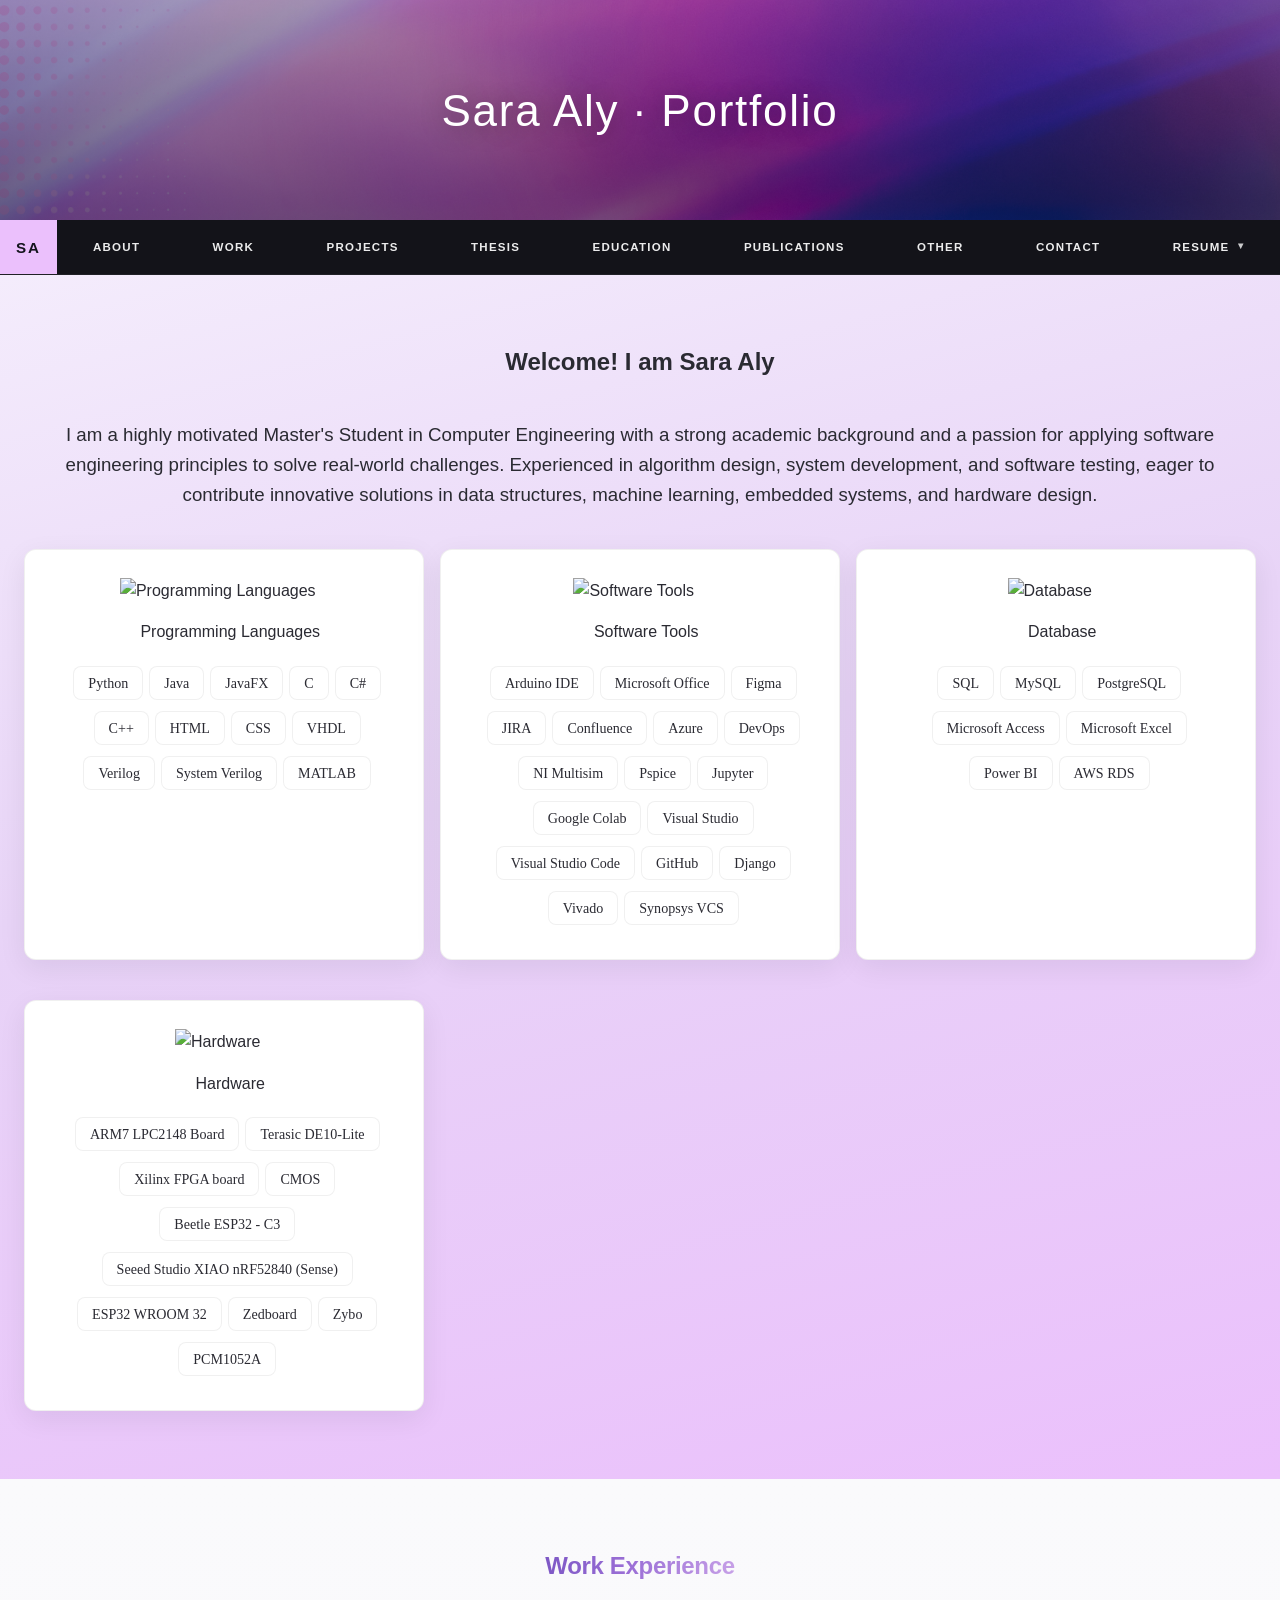
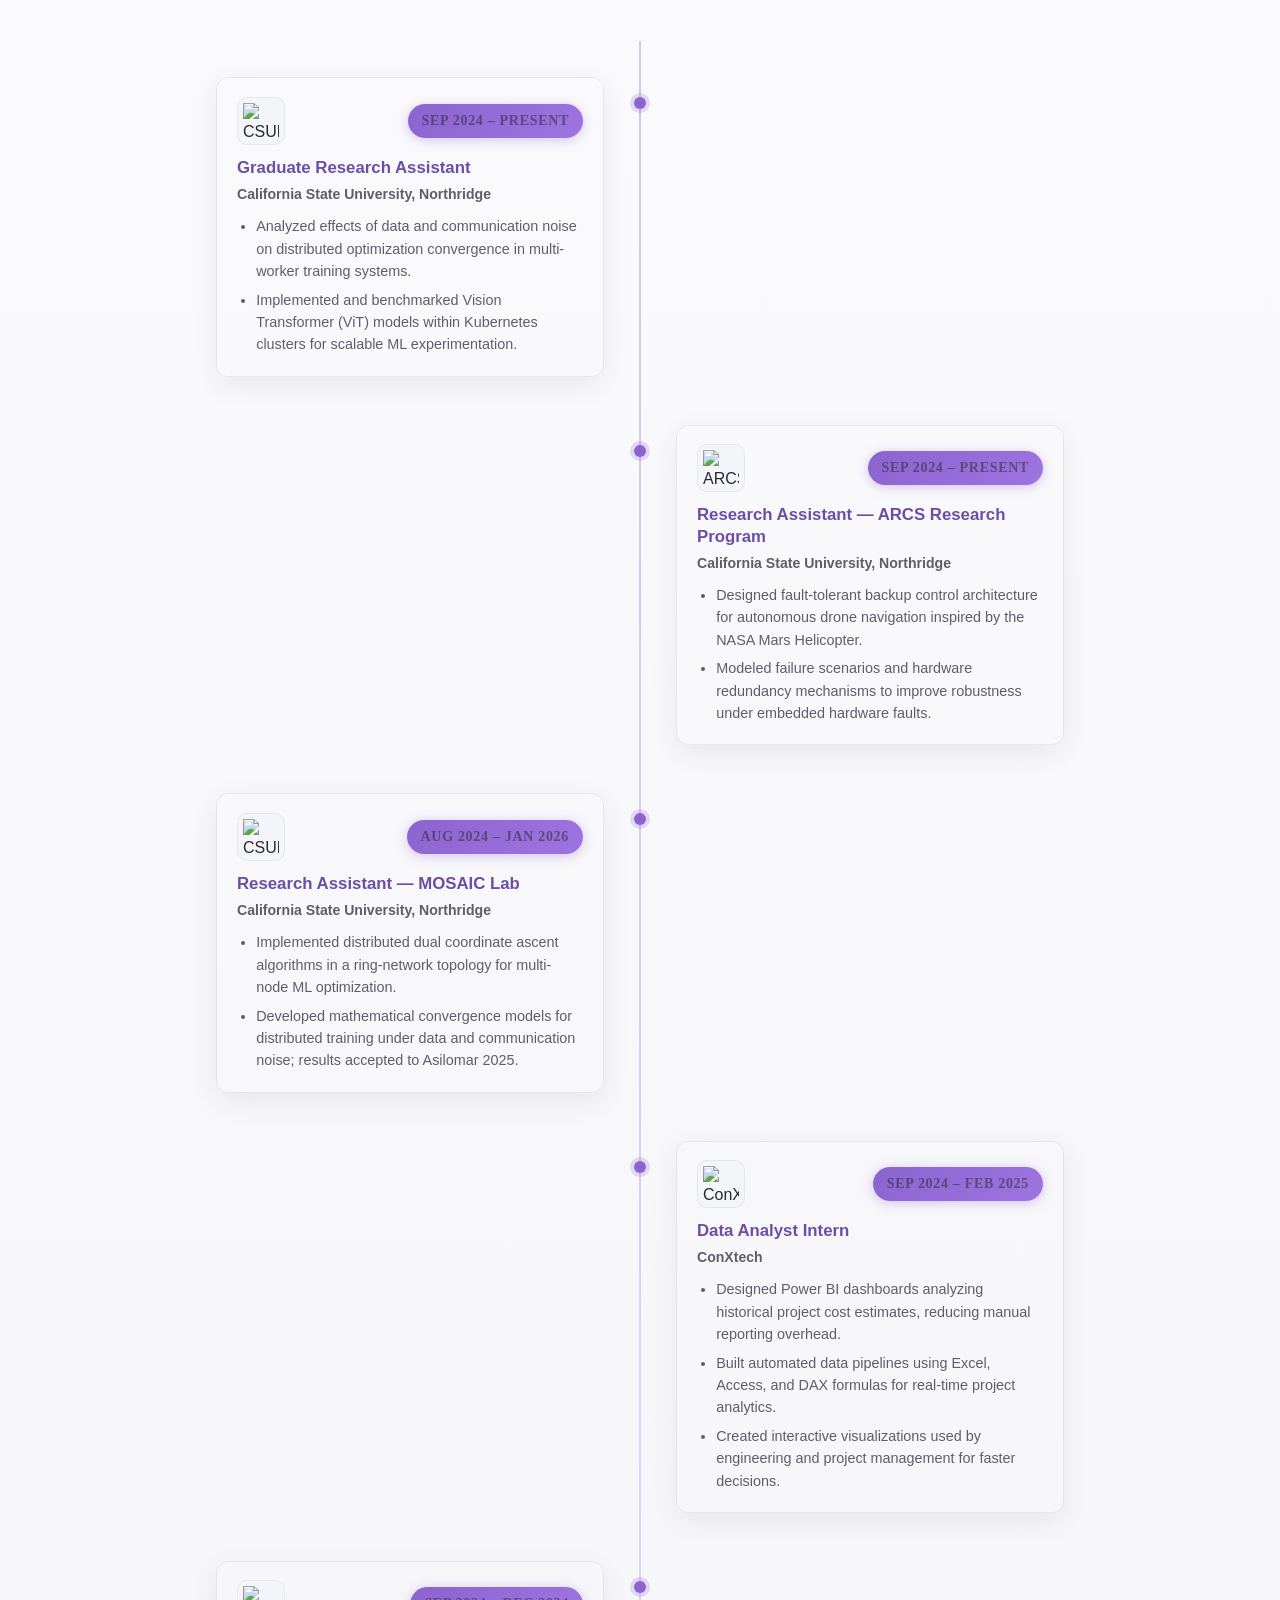
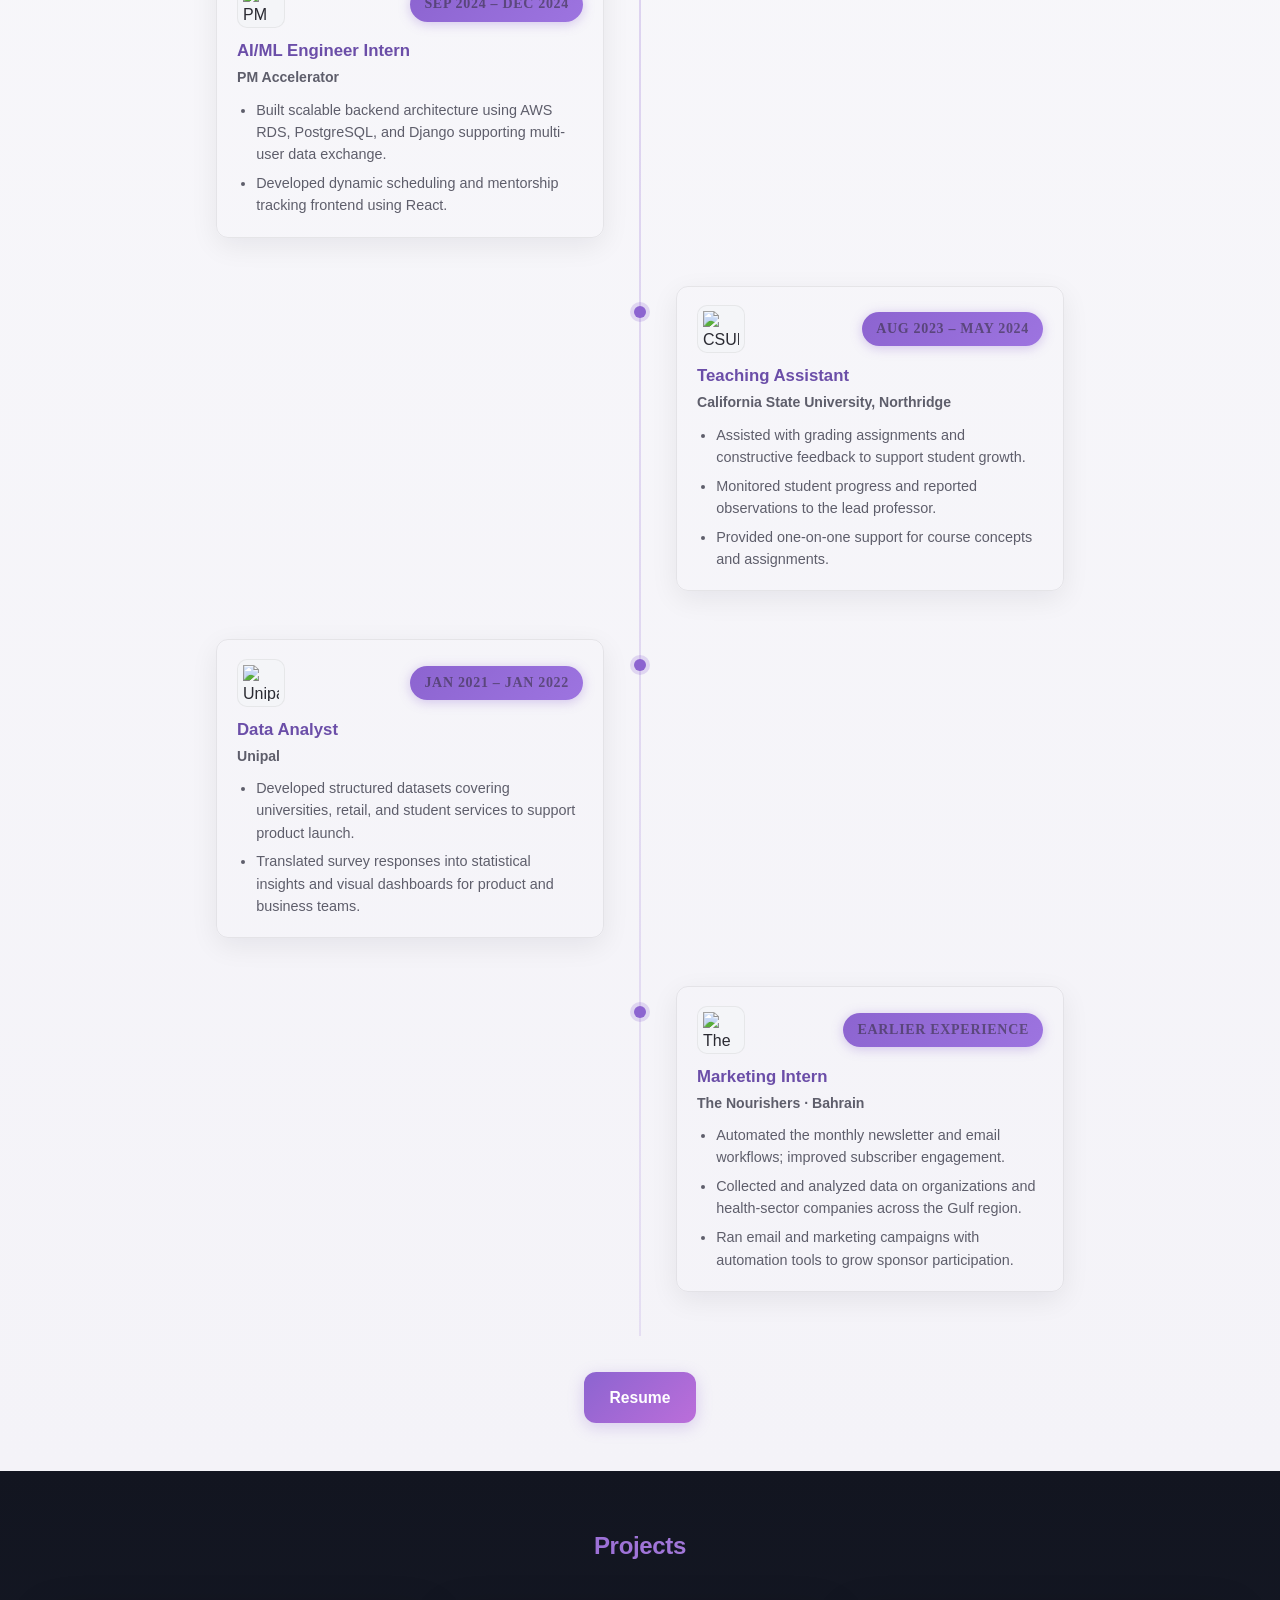
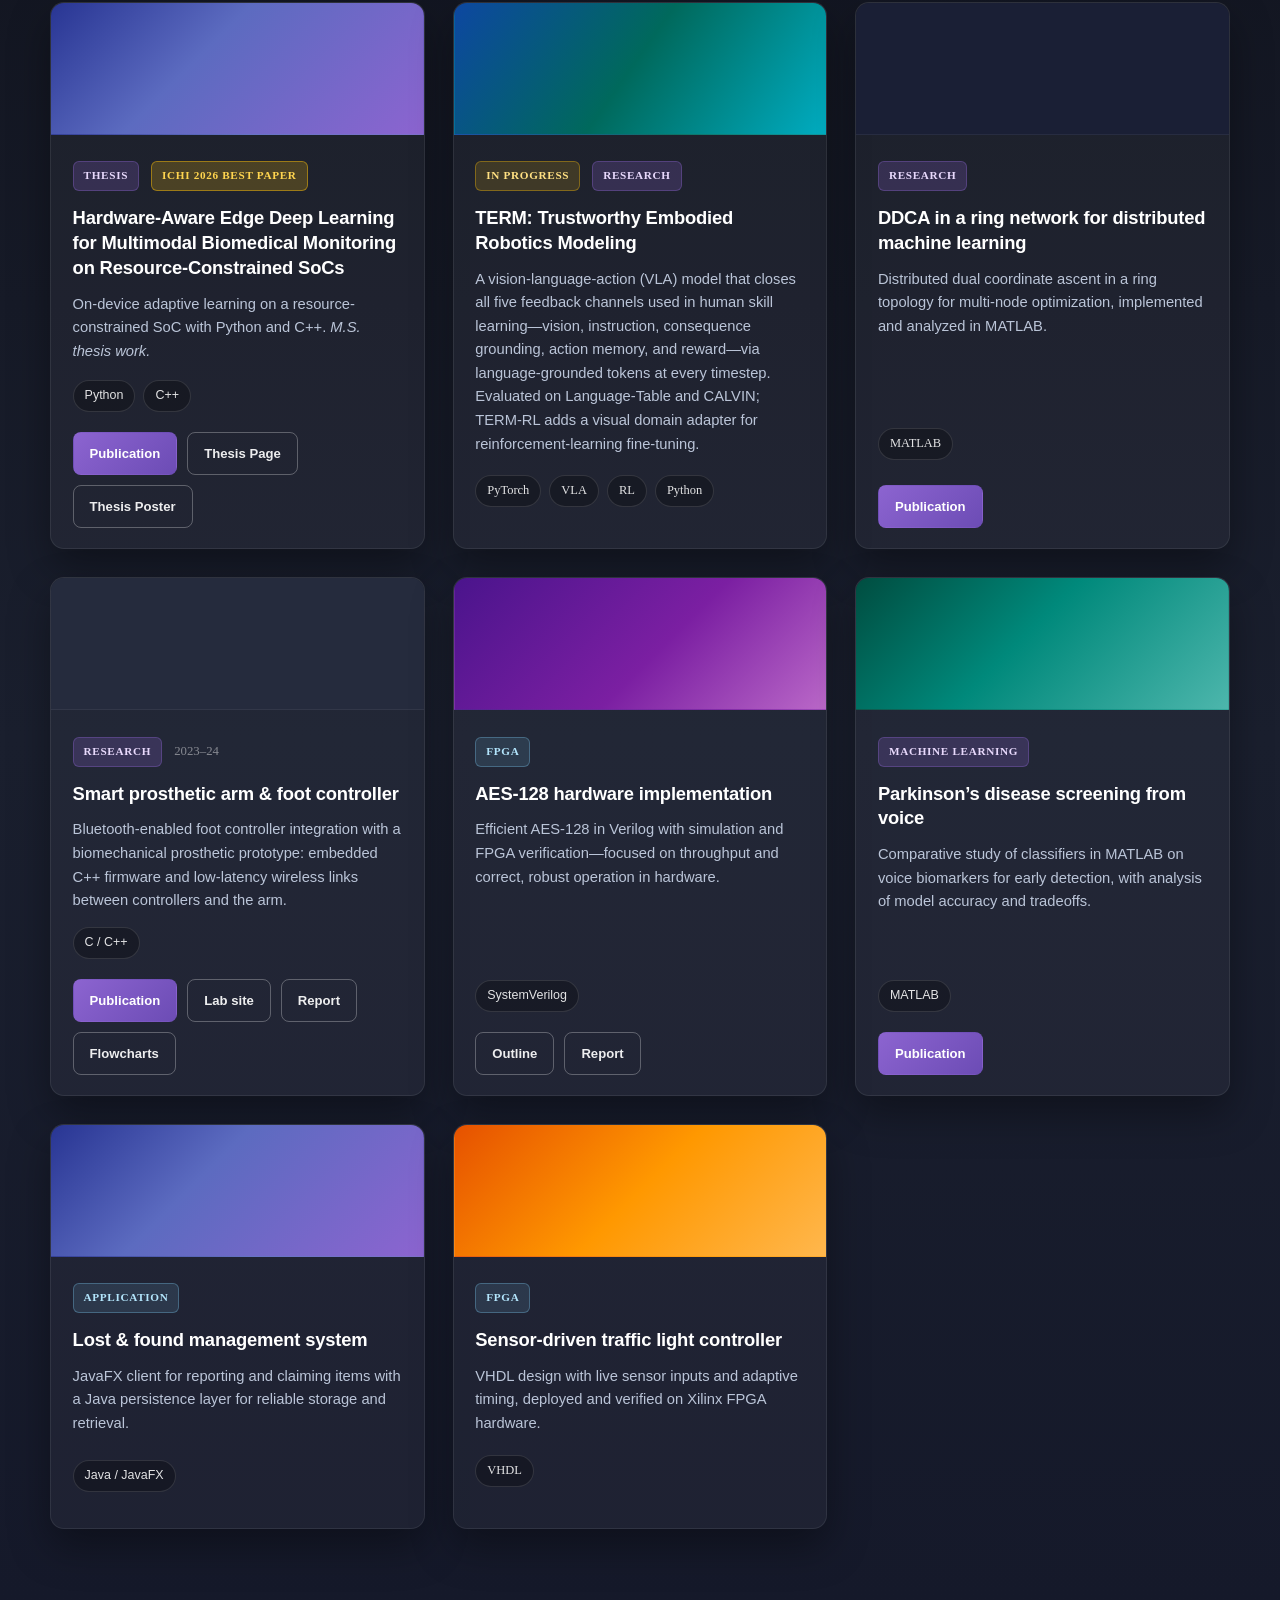
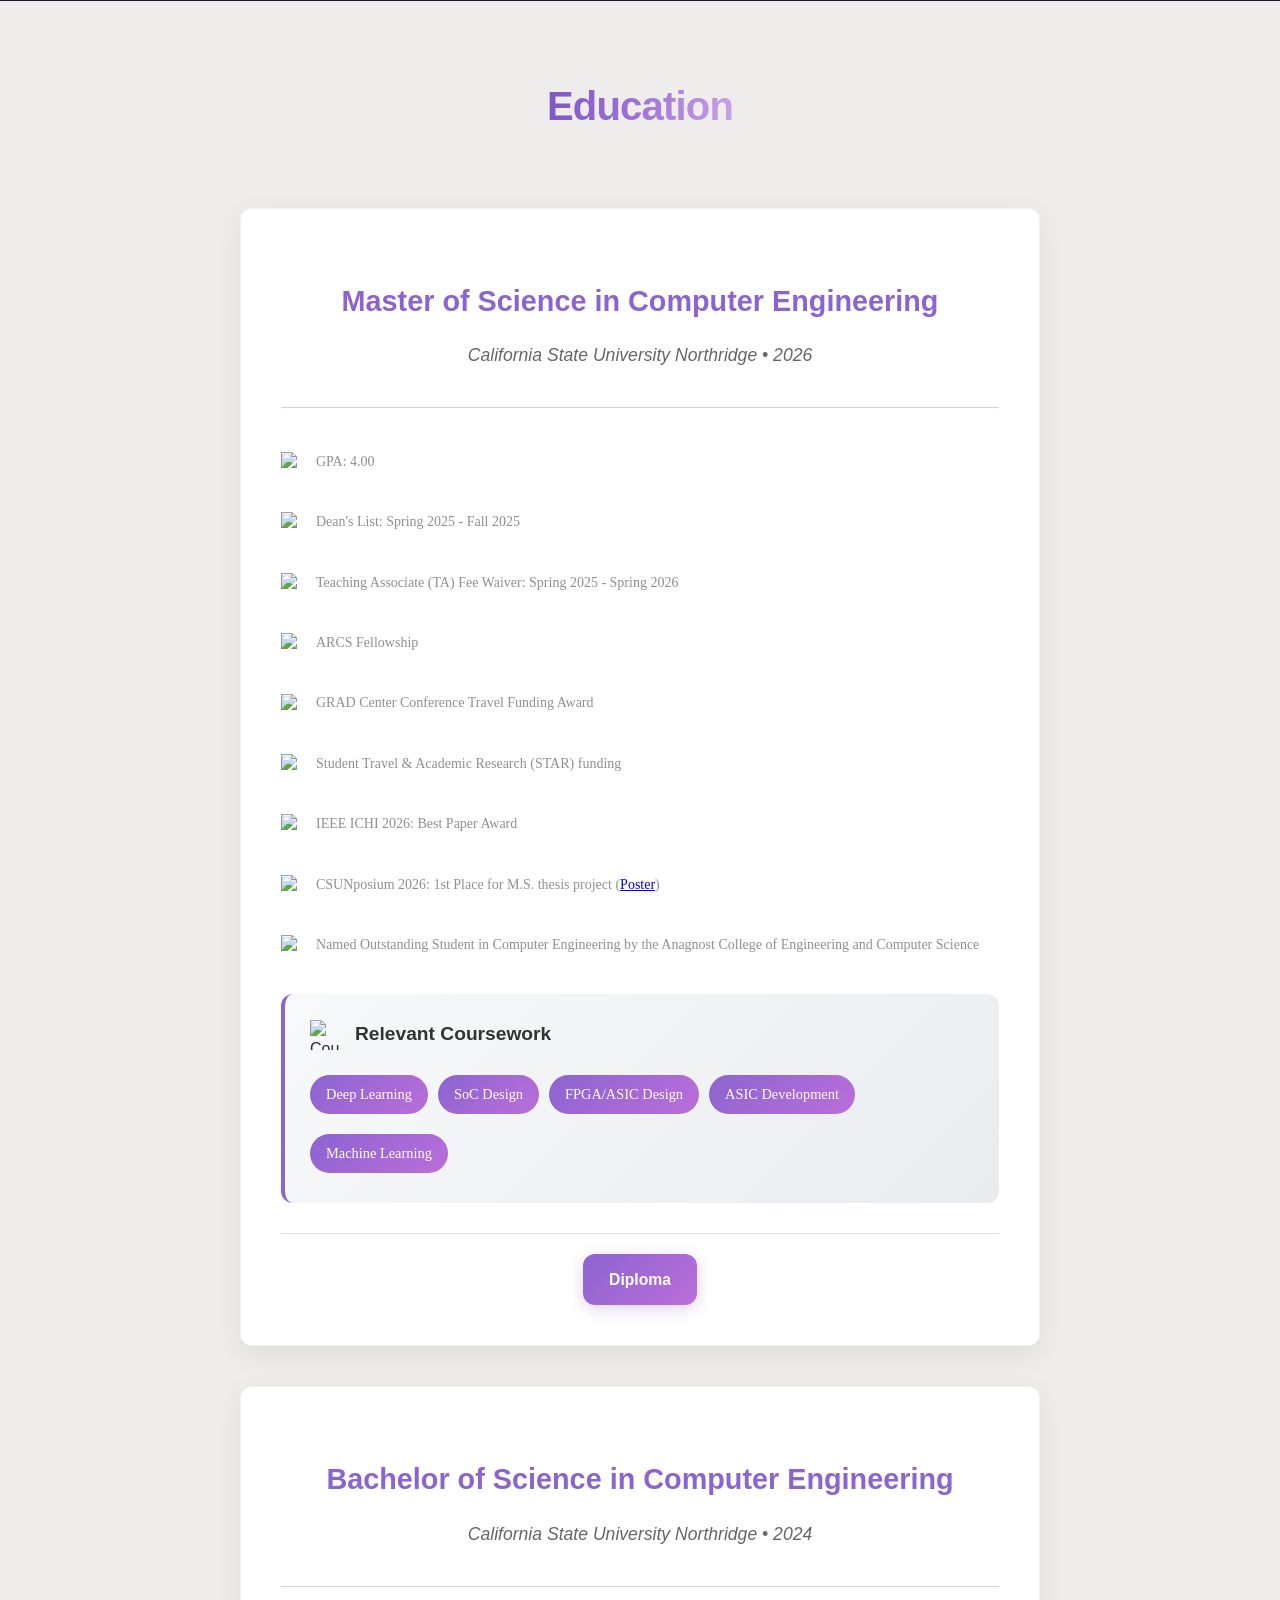
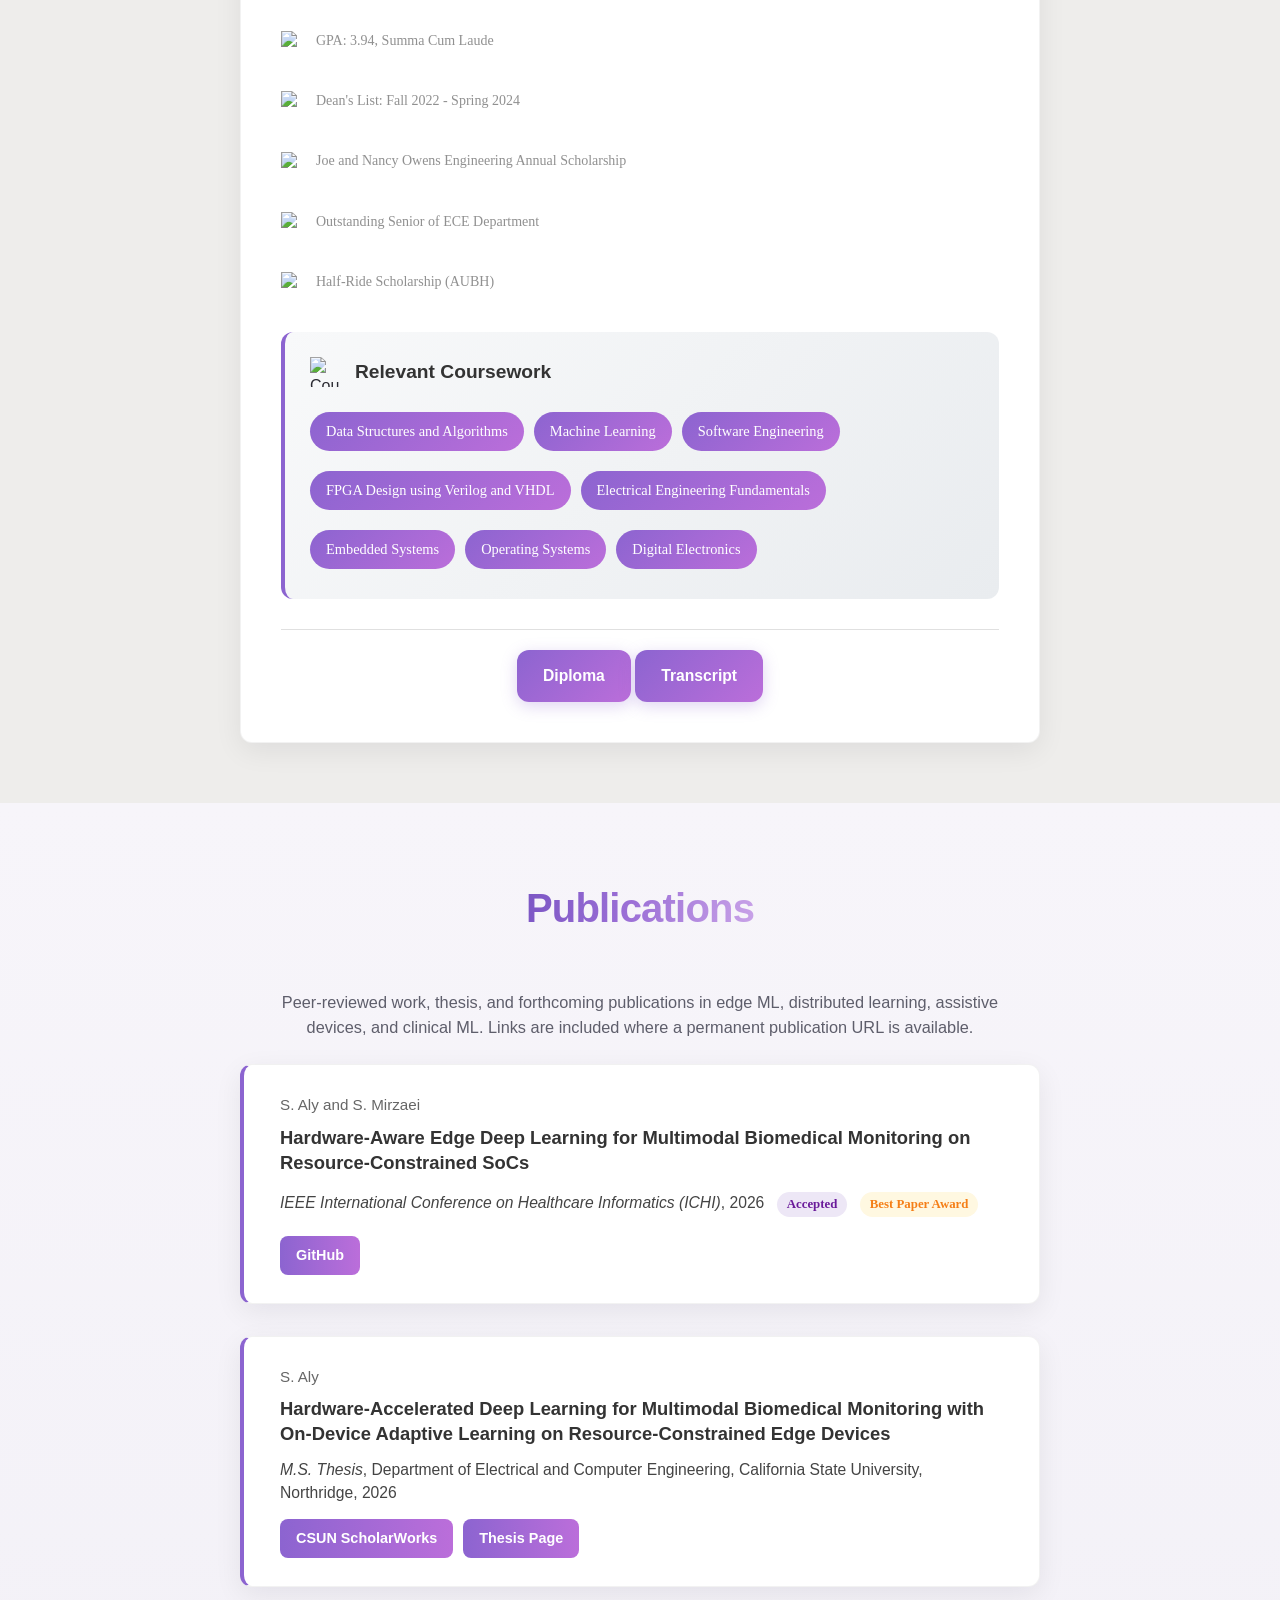
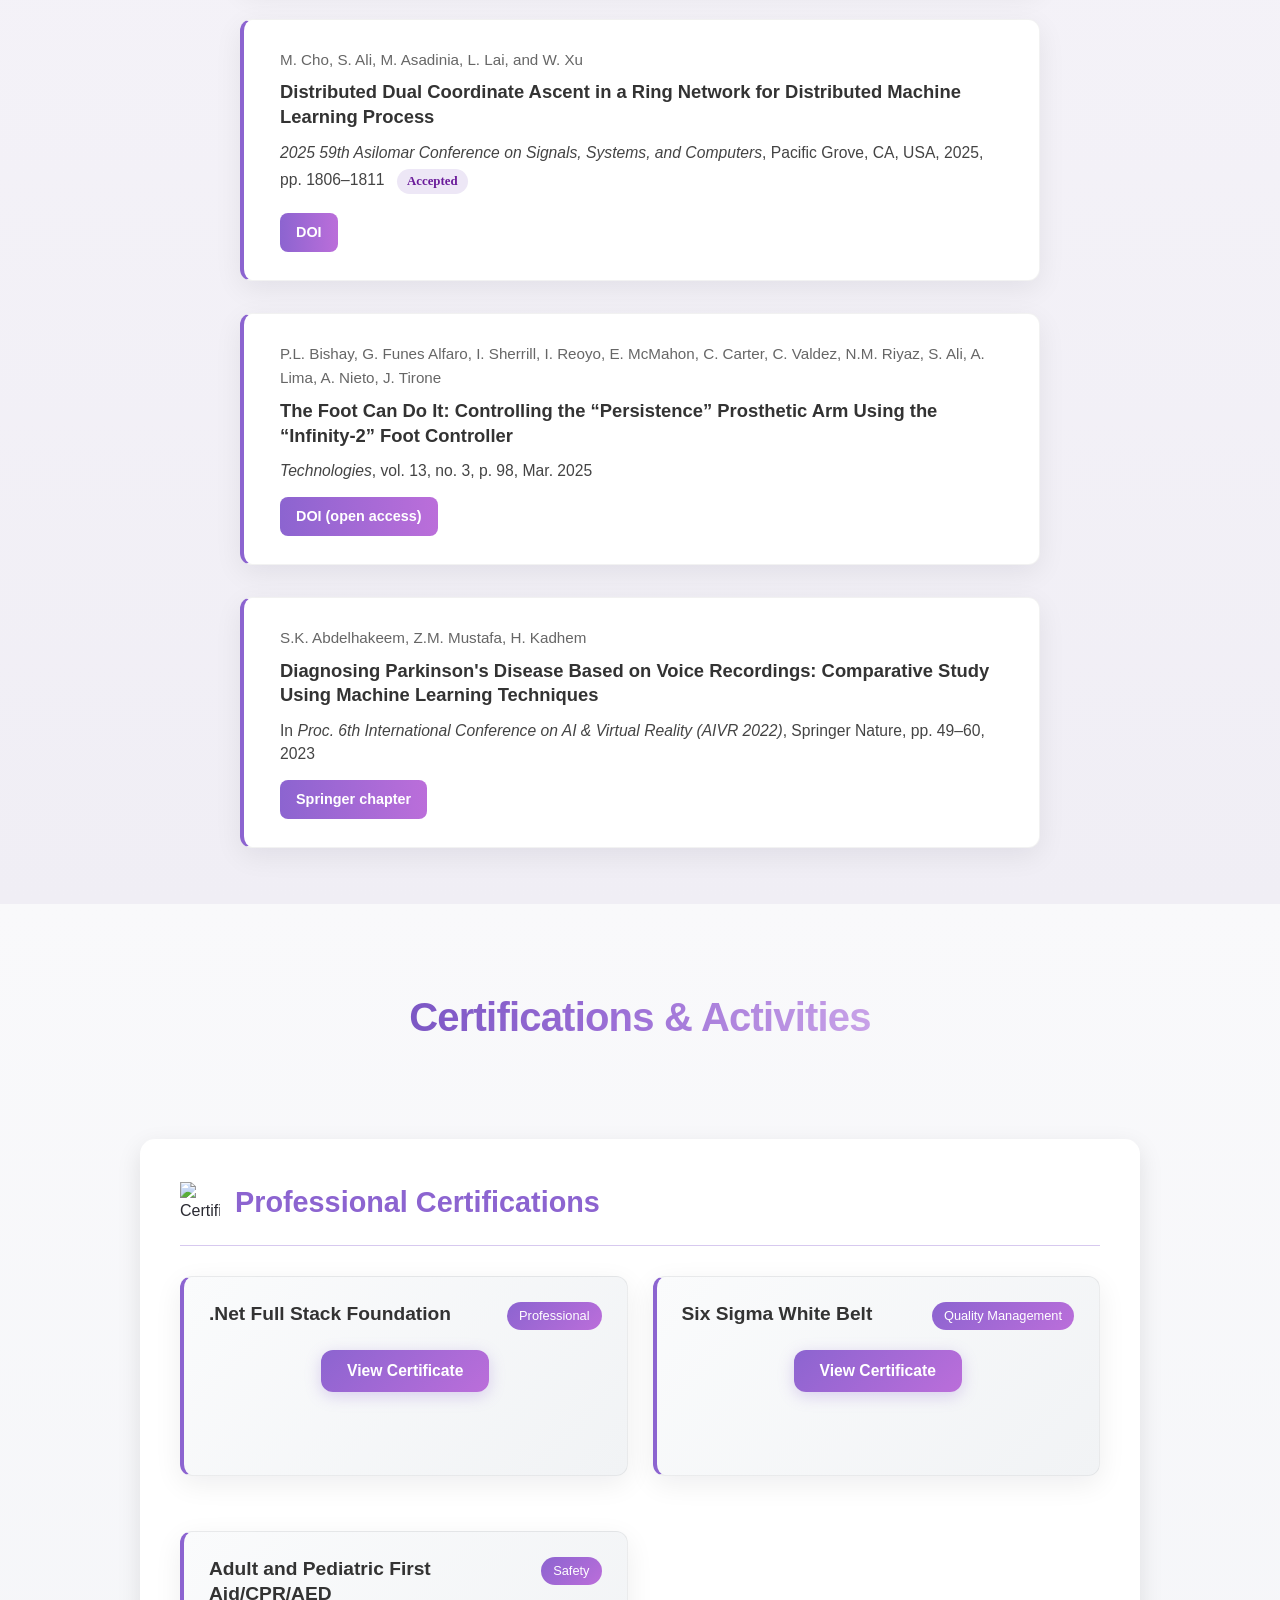
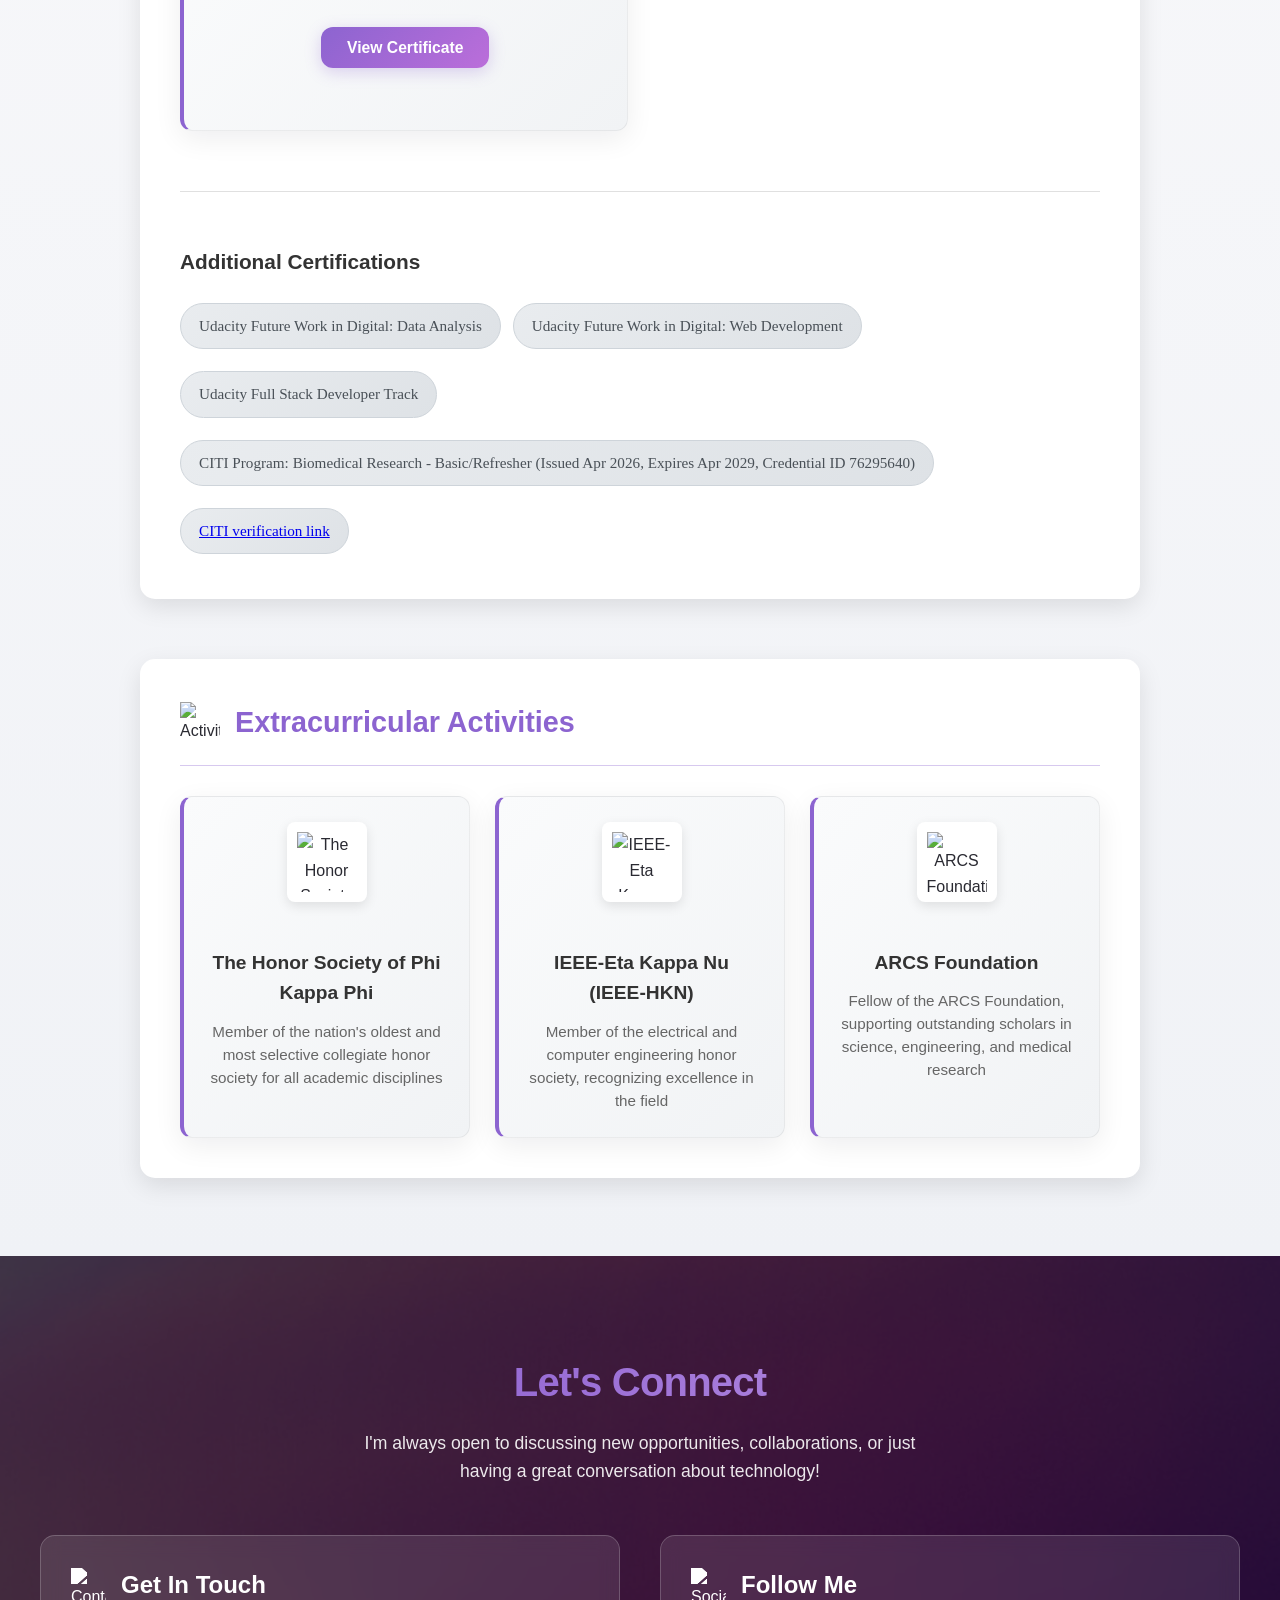
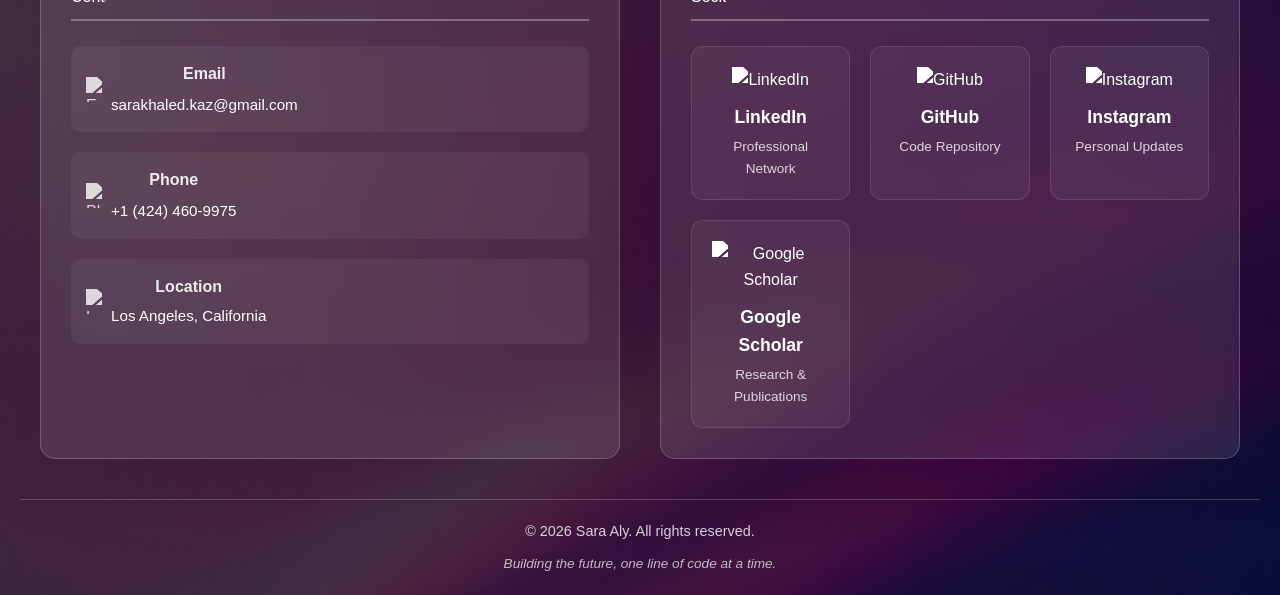
==== commit fc10ae5b: "Thesis Page" ====
--- a/index.html
+++ b/index.html
@@ -2928,6 +2928,7 @@
         <li><a data-id="about">About</a></li>
         <li><a data-id="work">Work</a></li>
         <li><a data-id="projects">Projects</a></li>
+        <li><a href="thesis.html">Thesis</a></li>
         <li><a data-id="edu">Education</a></li>
         <li><a data-id="publications">Publications</a></li>
         <li><a data-id="other">Other</a></li>
@@ -3239,7 +3240,7 @@
               </ul>
               <div class="project-card__actions">
                 <a class="project-btn project-btn--primary" href="#pub-ichi">Publication</a>
-                <a class="project-btn project-btn--ghost" href="#pub-thesis">Thesis</a>
+                <a class="project-btn project-btn--ghost" href="thesis.html">Thesis Page</a>
                 <a class="project-btn project-btn--ghost" href="https://drive.google.com/file/d/1ioXXkbWJEXuhwQ9275mLR2xLEV0HVhHk/view?usp=sharing" target="_blank" rel="noopener">Thesis Poster</a>
               </div>
             </div>
@@ -3554,6 +3555,7 @@
         </p>
         <div class="pub-links">
           <a class="pub-link" href="https://scholarworks.calstate.edu/concern/theses/vt150v56b" target="_blank" rel="noopener">CSUN ScholarWorks</a>
+          <a class="pub-link" href="thesis.html">Thesis Page</a>
         </div>
       </article>
 
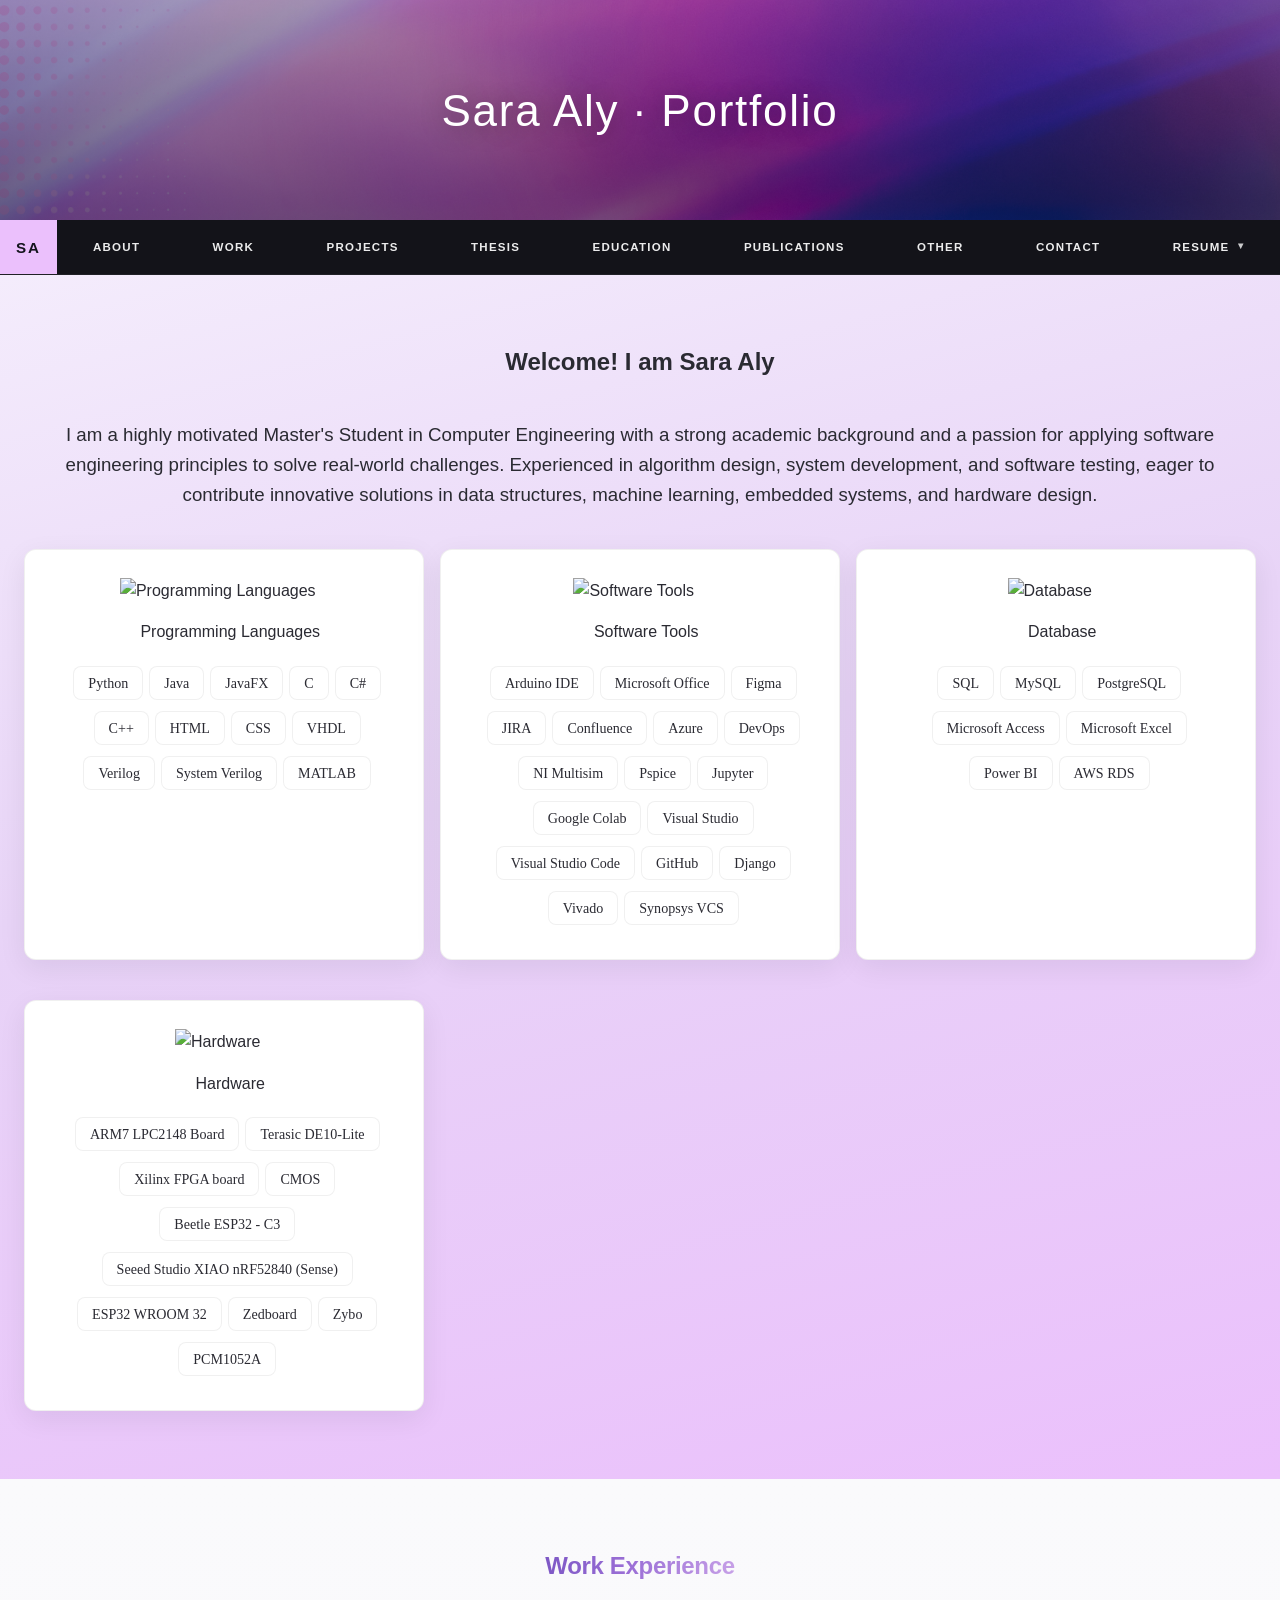
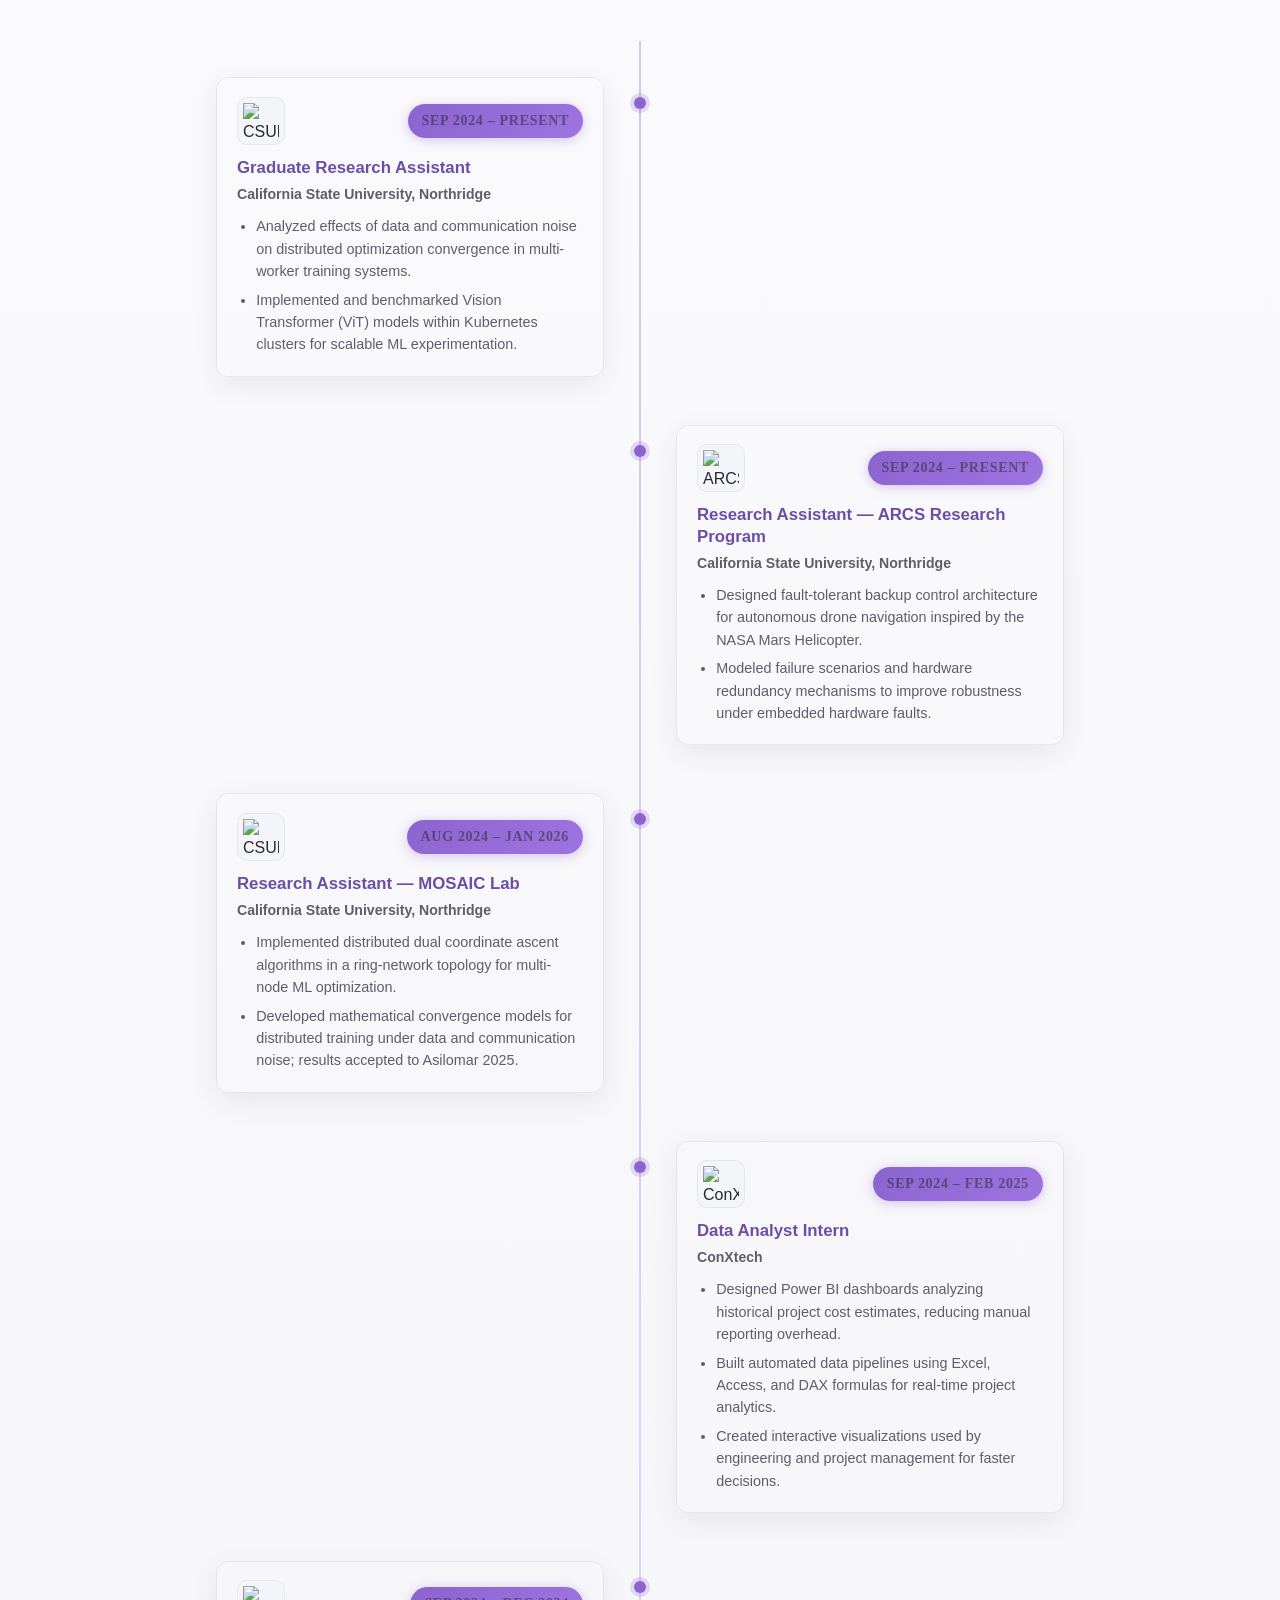
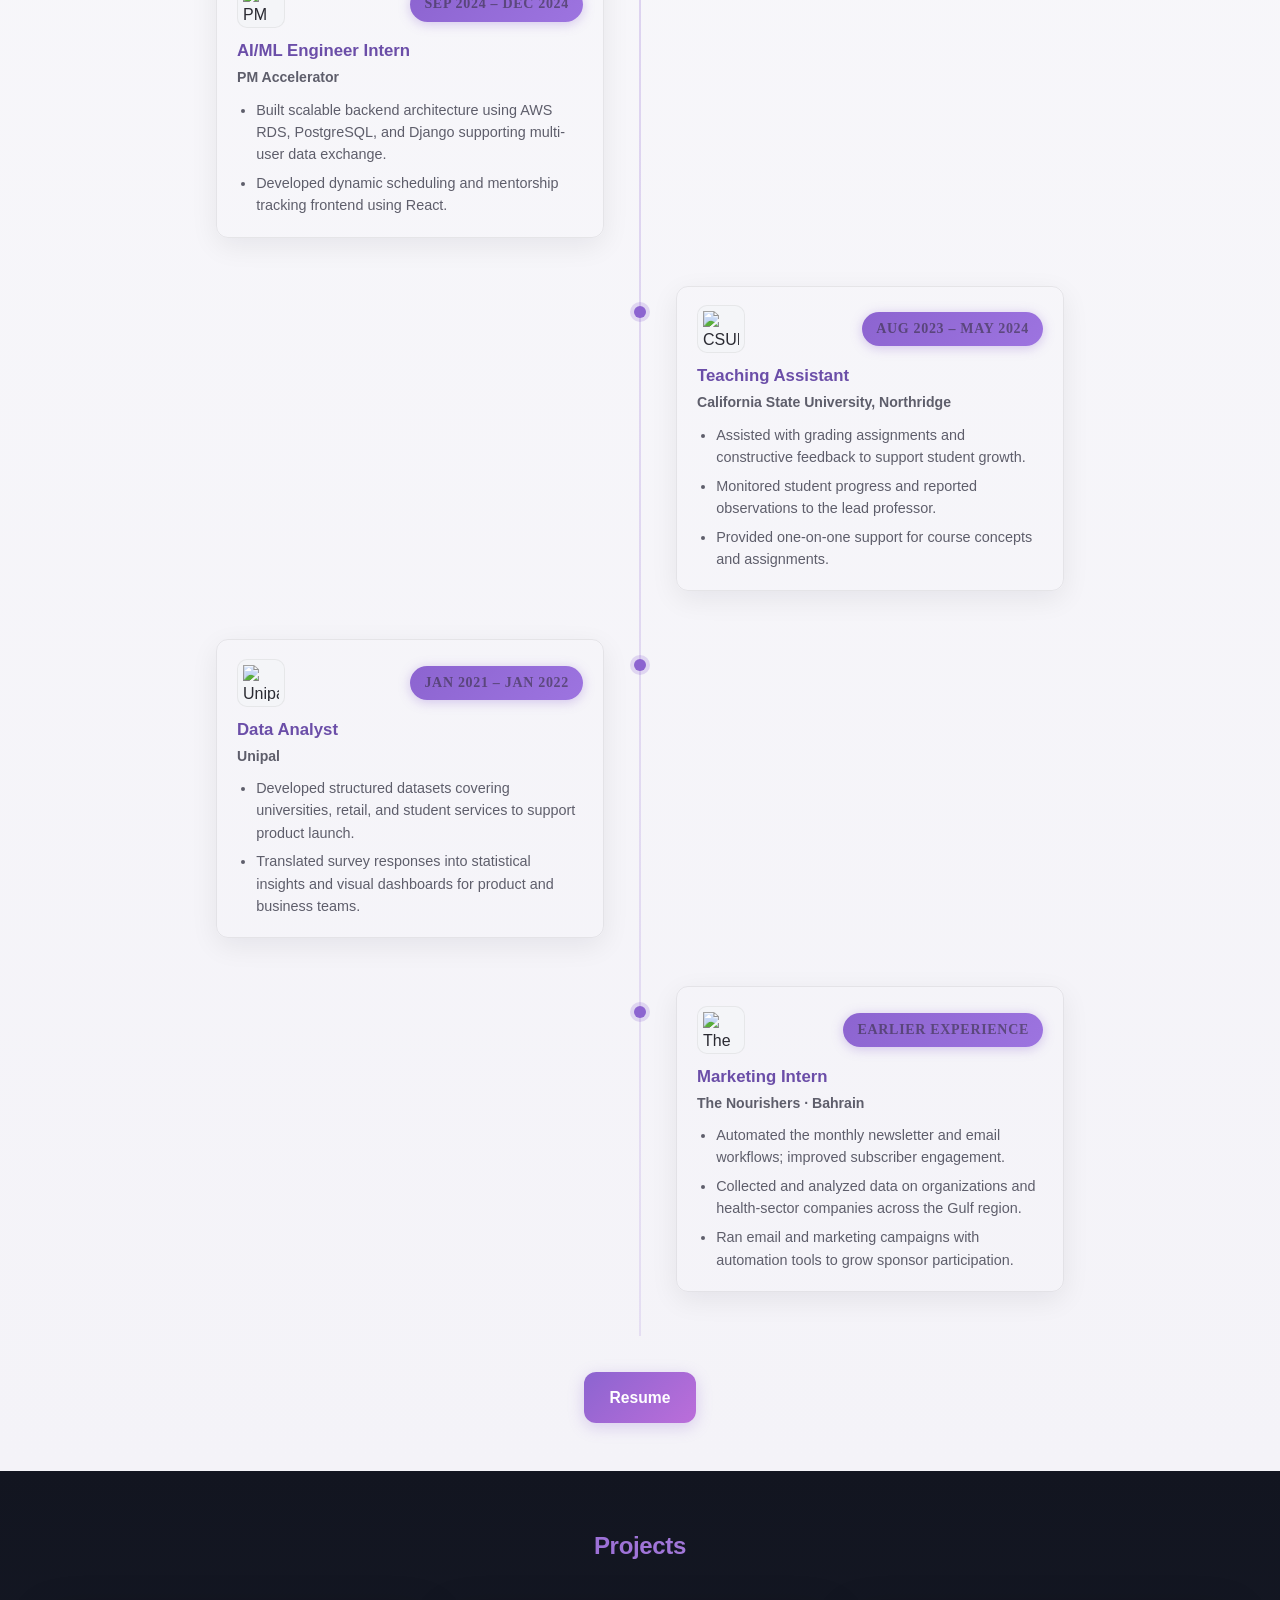
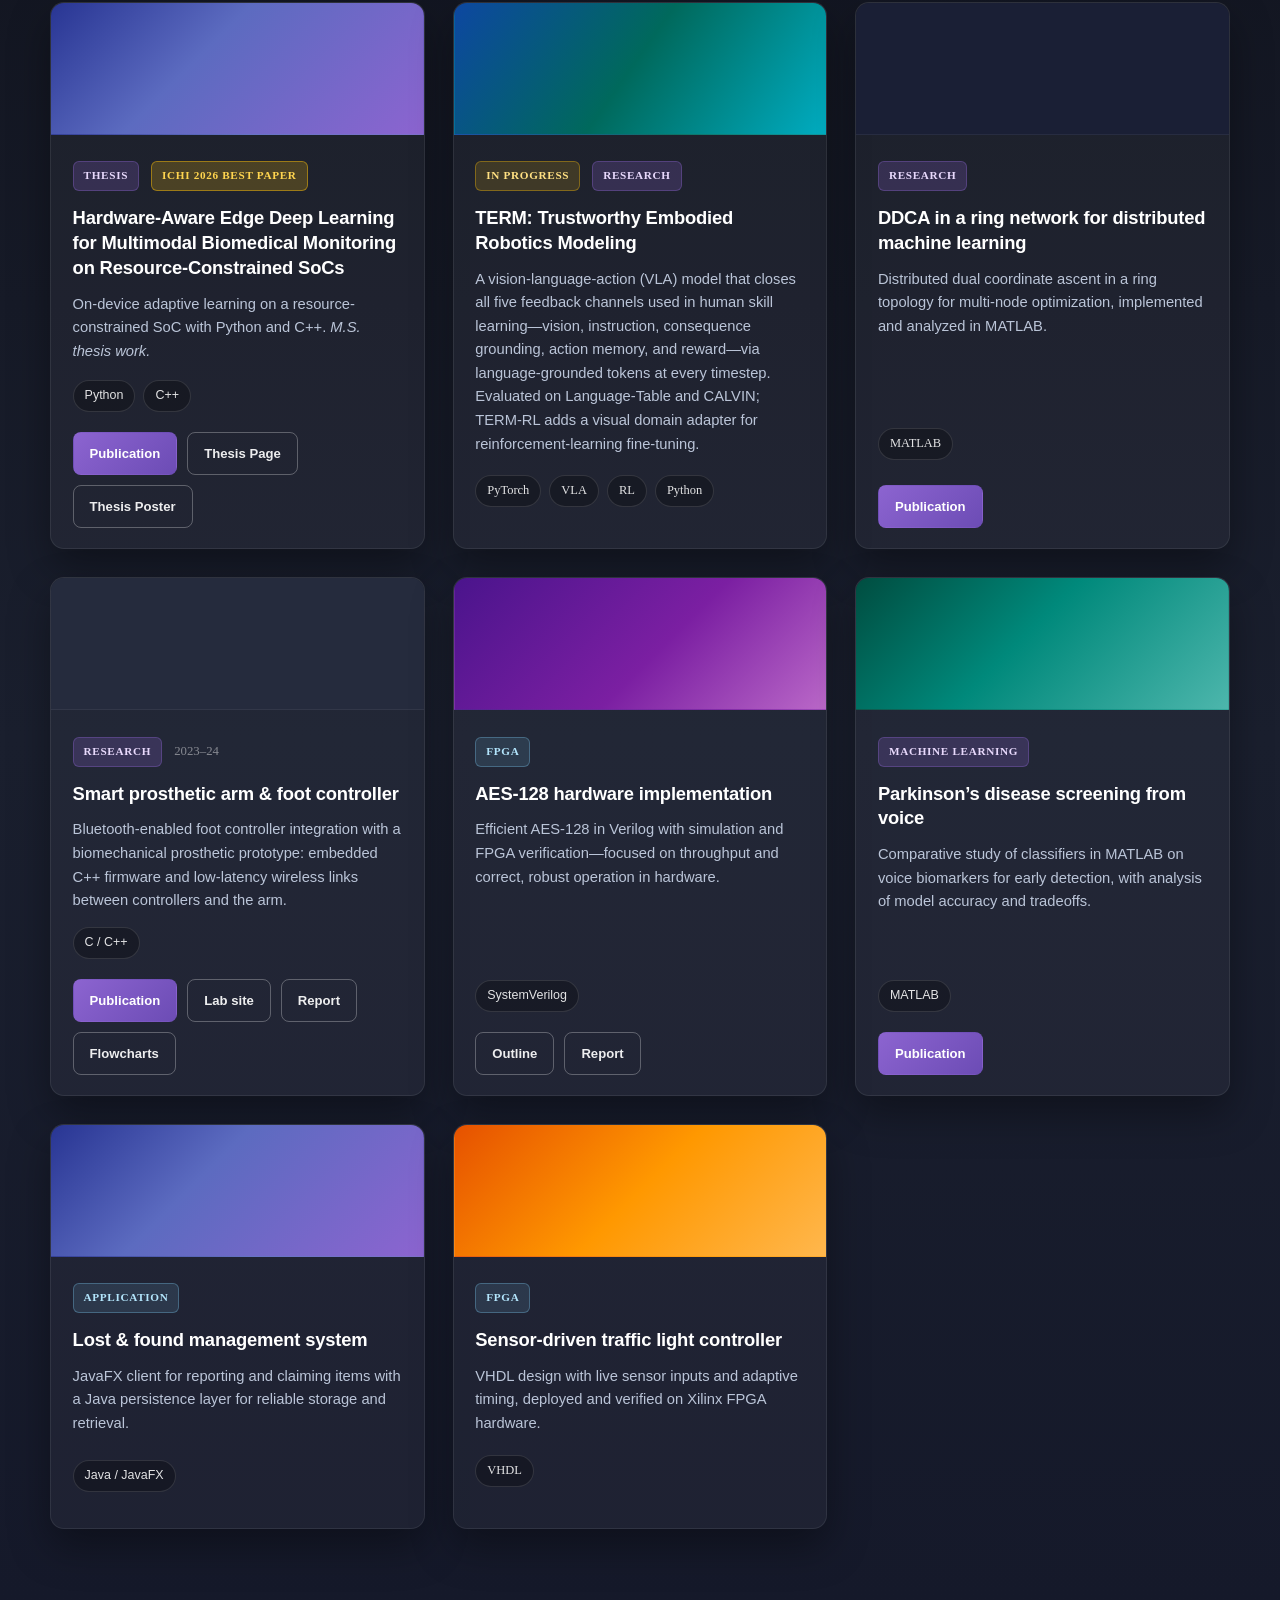
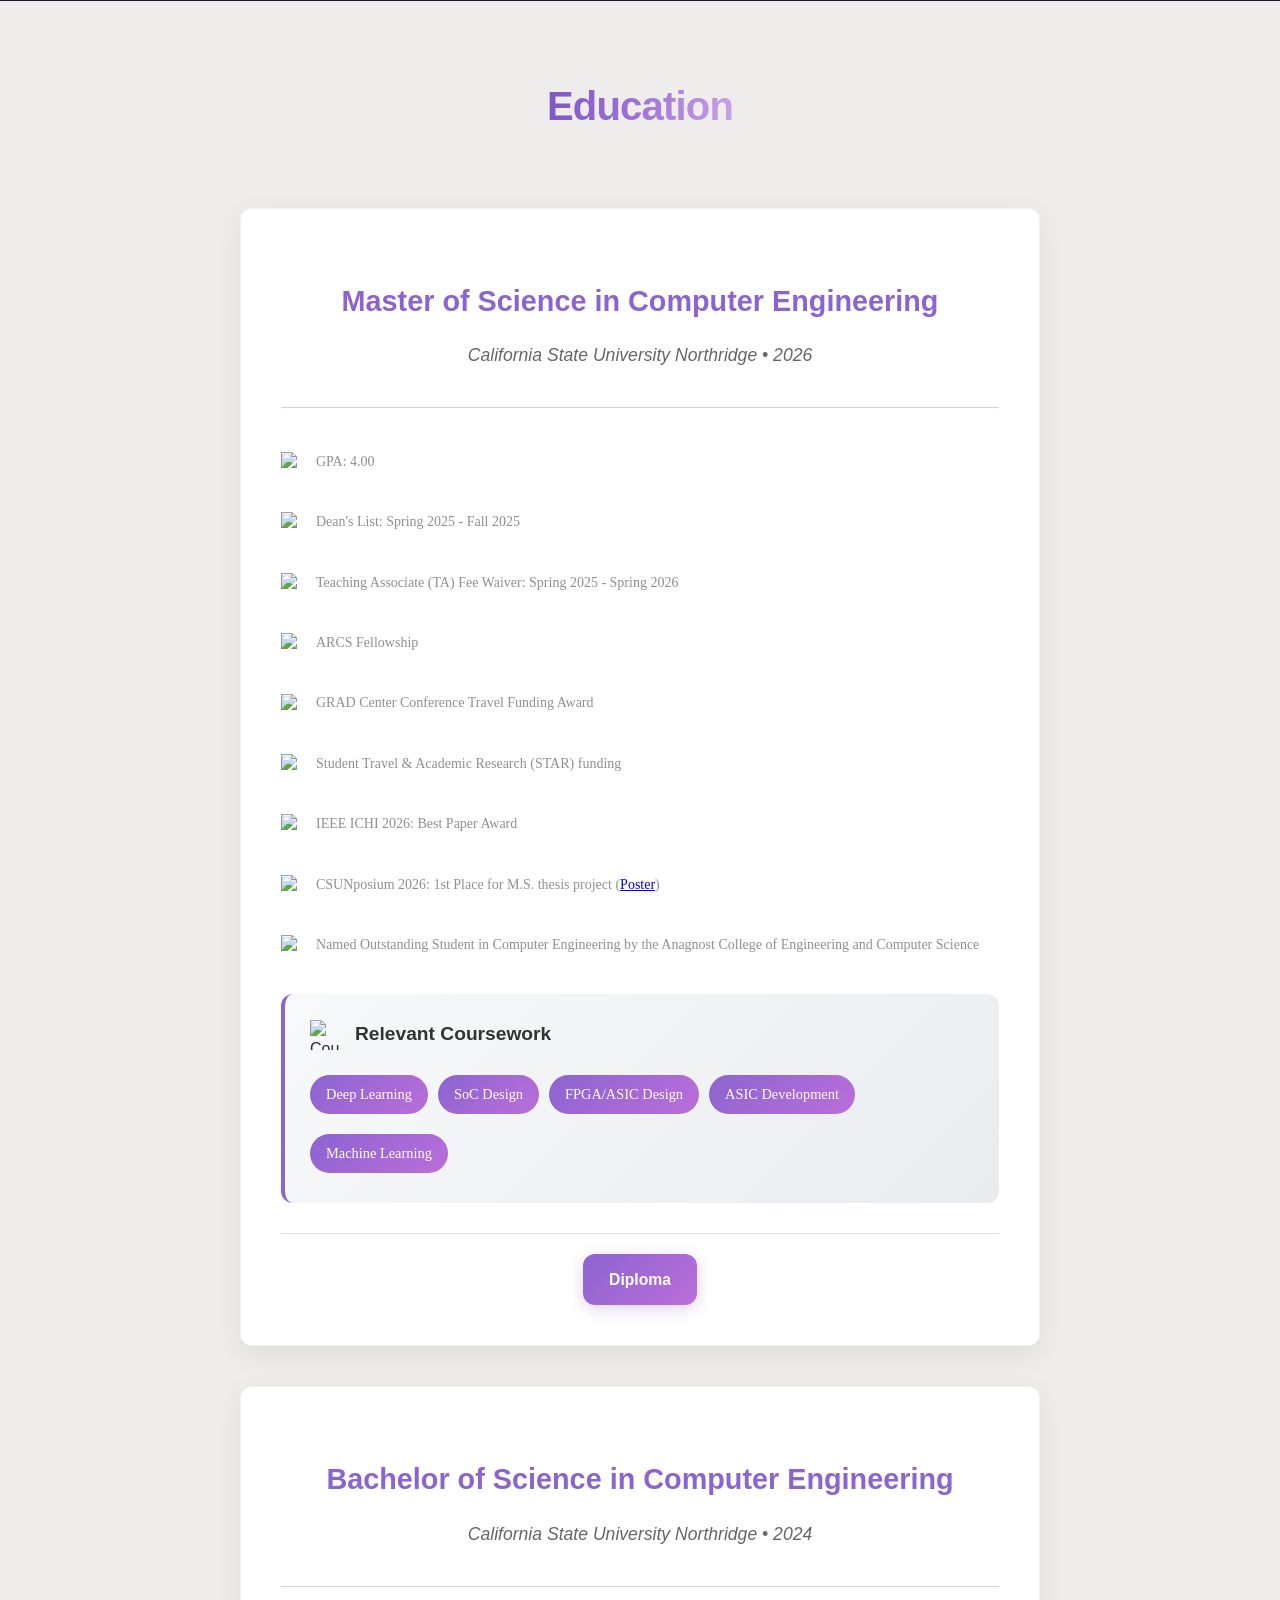
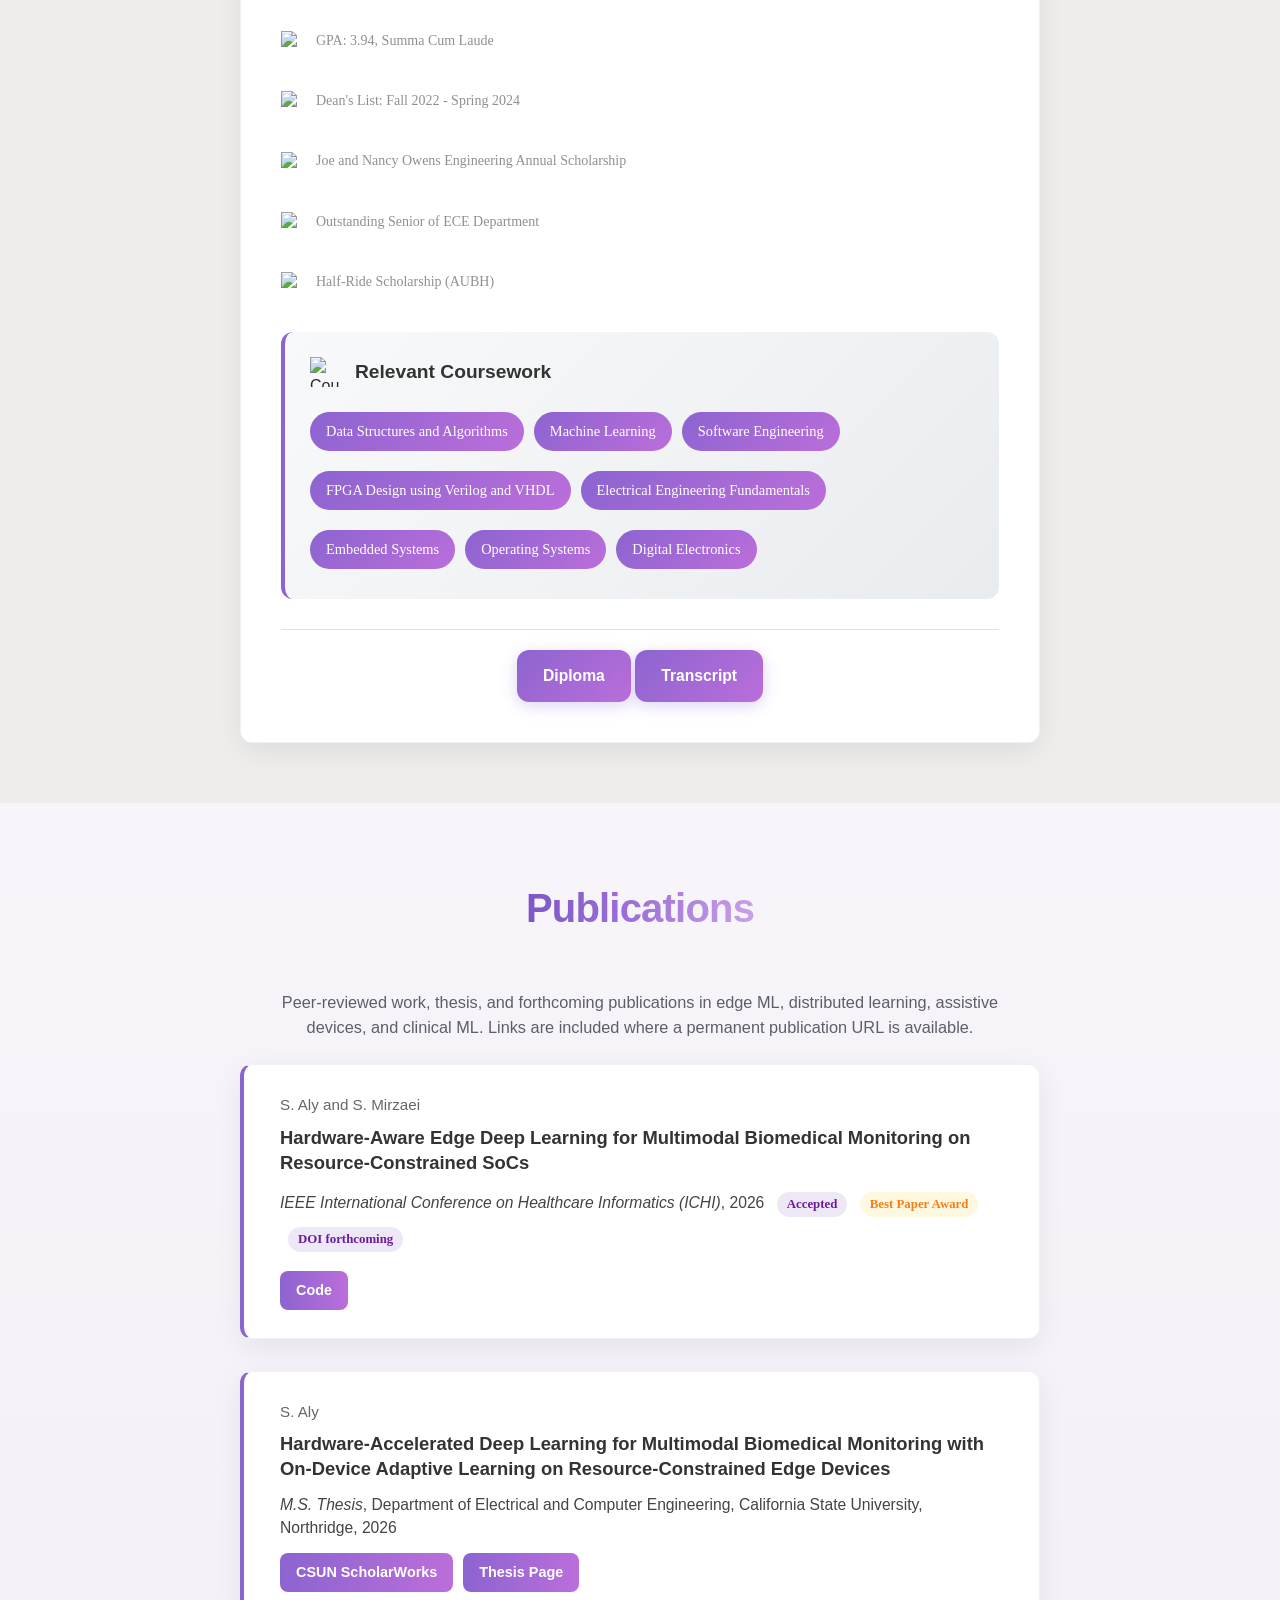
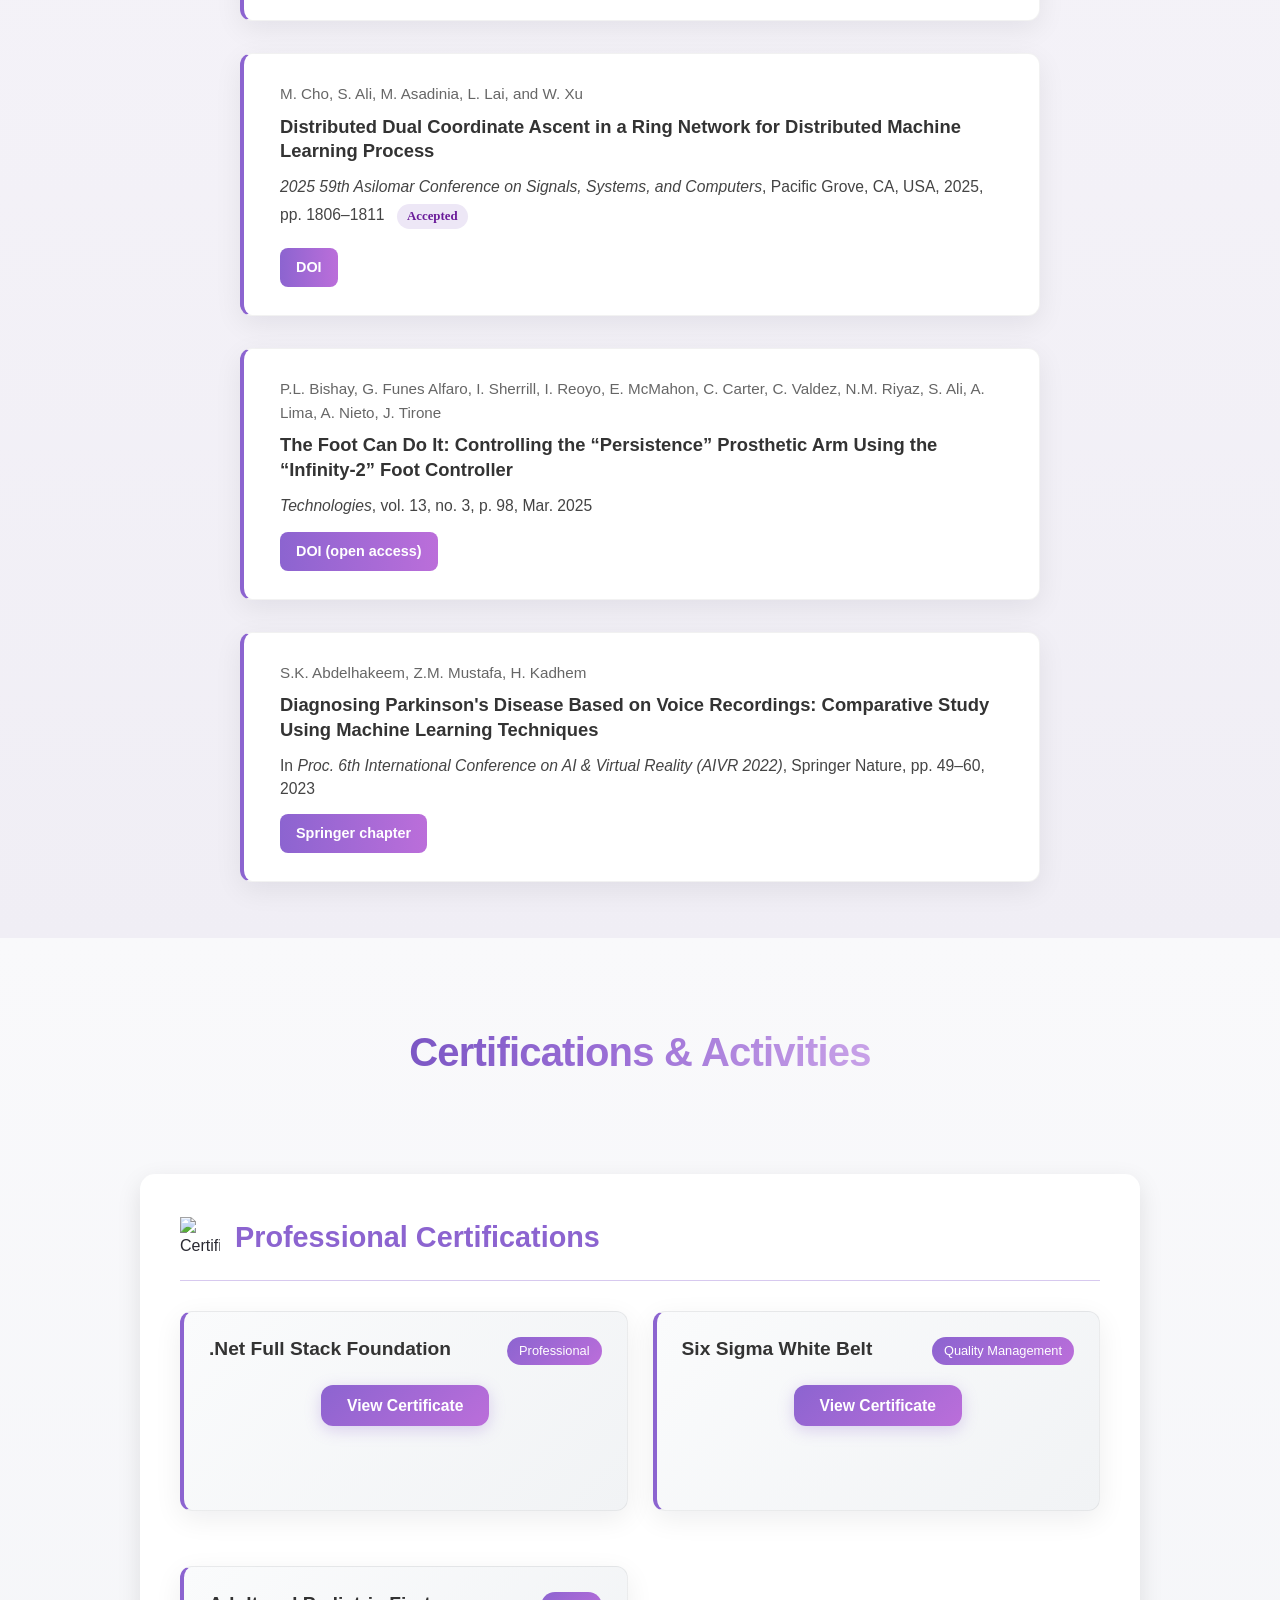
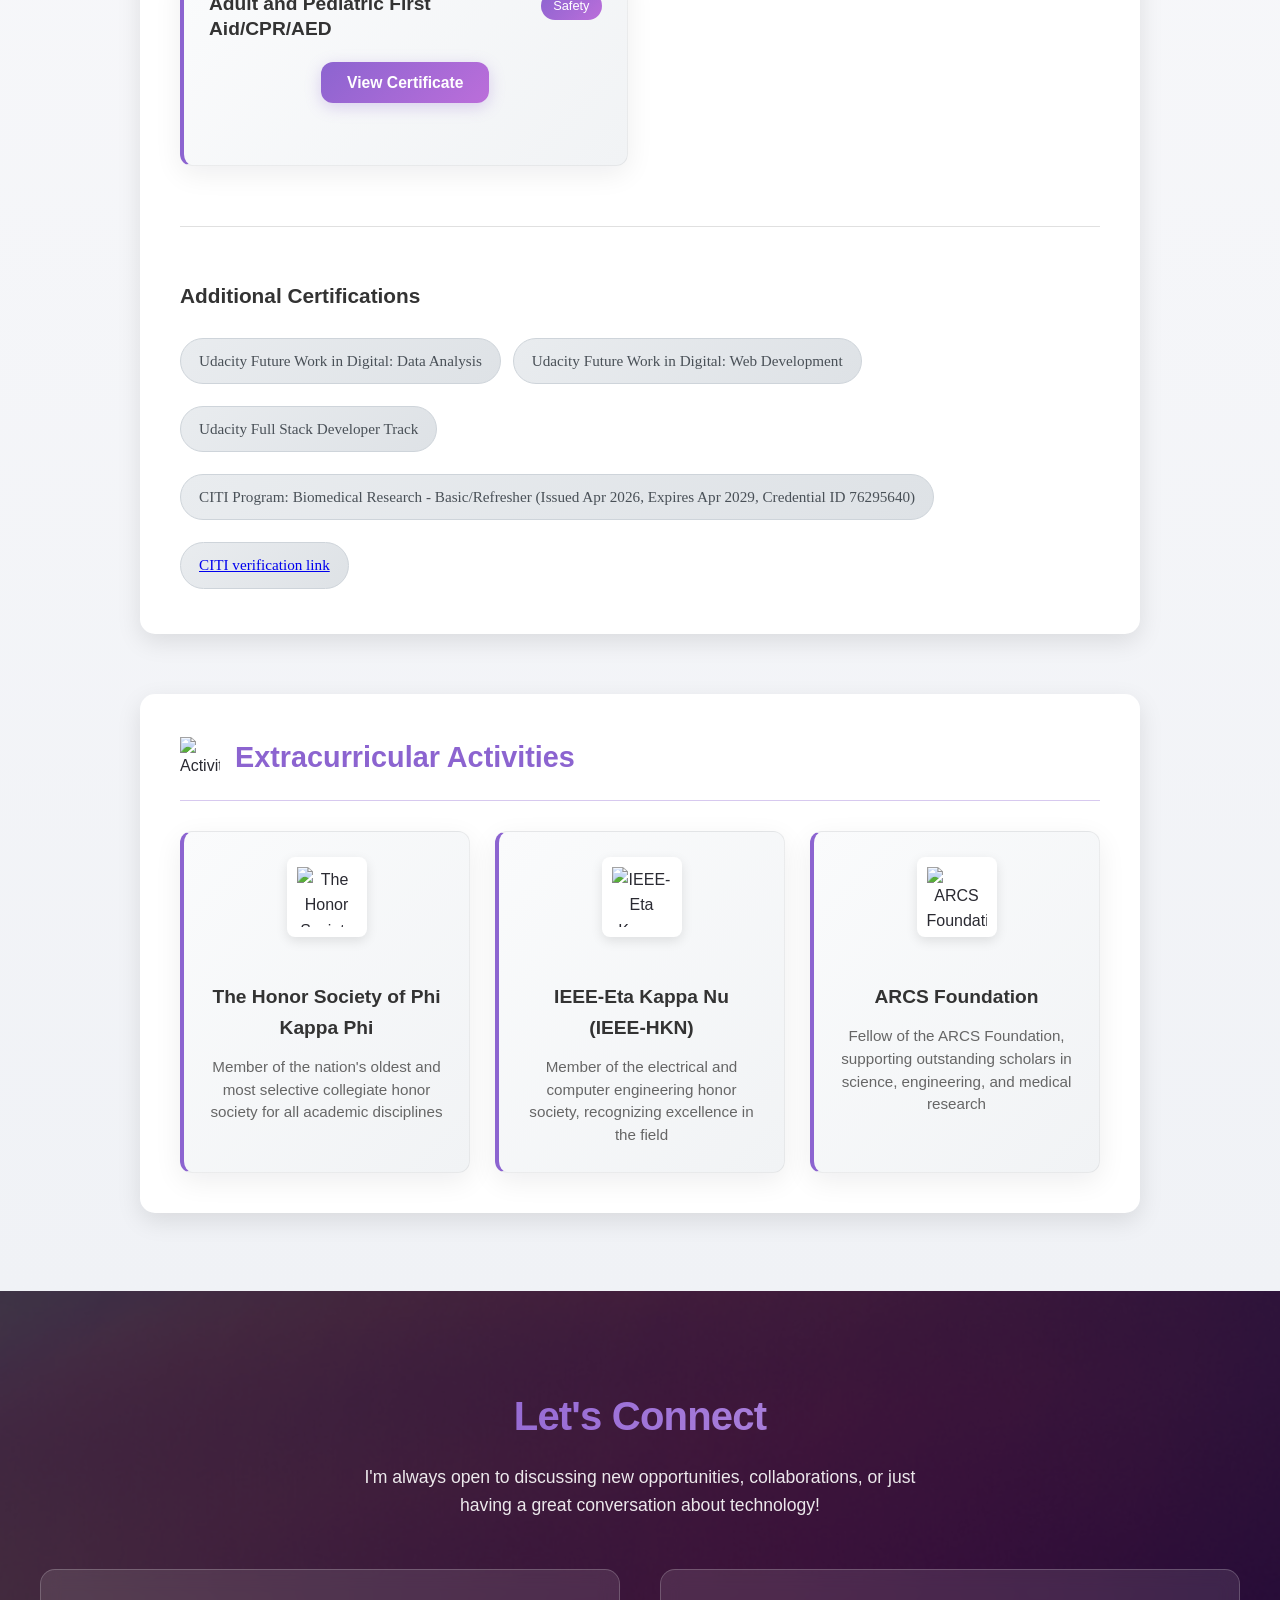
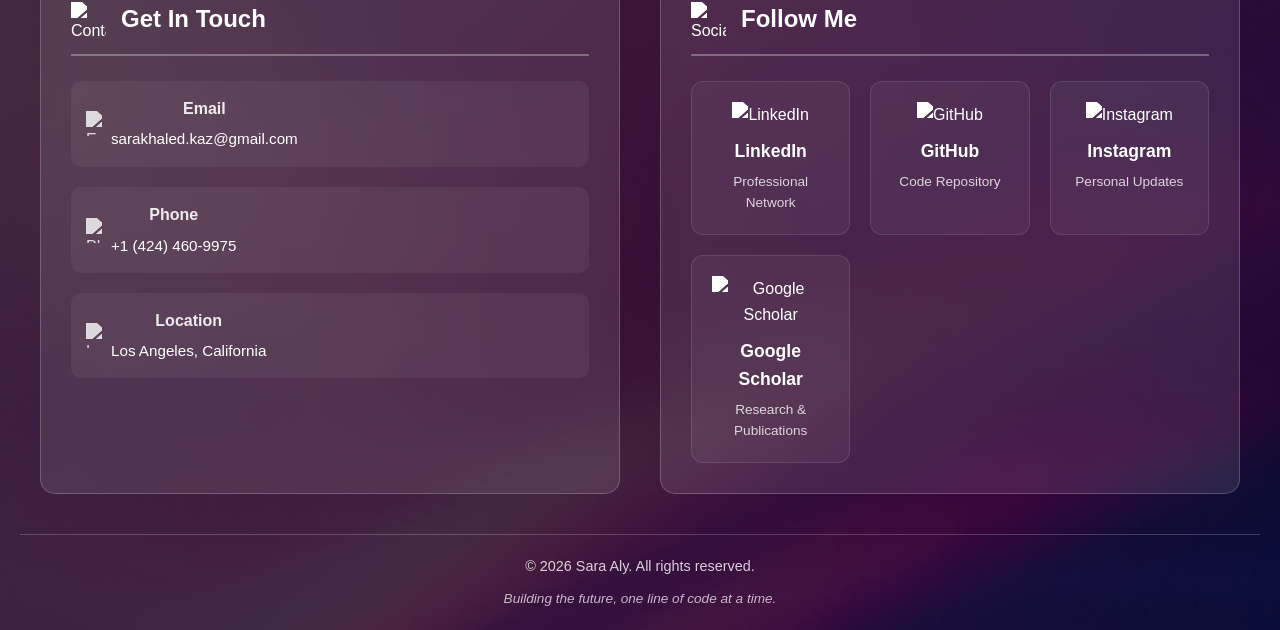
==== commit 59d00f5a: "Update: Thesis Page" ====
--- a/index.html
+++ b/index.html
@@ -3541,9 +3541,10 @@
           <em>IEEE International Conference on Healthcare Informatics (ICHI)</em>, 2026
           <span class="pub-status">Accepted</span>
           <span class="pub-status pub-status--award">Best Paper Award</span>
+          <span class="pub-status">DOI forthcoming</span>
         </p>
         <div class="pub-links">
-          <a class="pub-link" href="https://github.com/sara-kaz/edge-biomedical-monitoring" target="_blank" rel="noopener">GitHub</a>
+          <a class="pub-link" href="https://github.com/sara-kaz/edge-biomedical-monitoring" target="_blank" rel="noopener">Code</a>
         </div>
       </article>
 
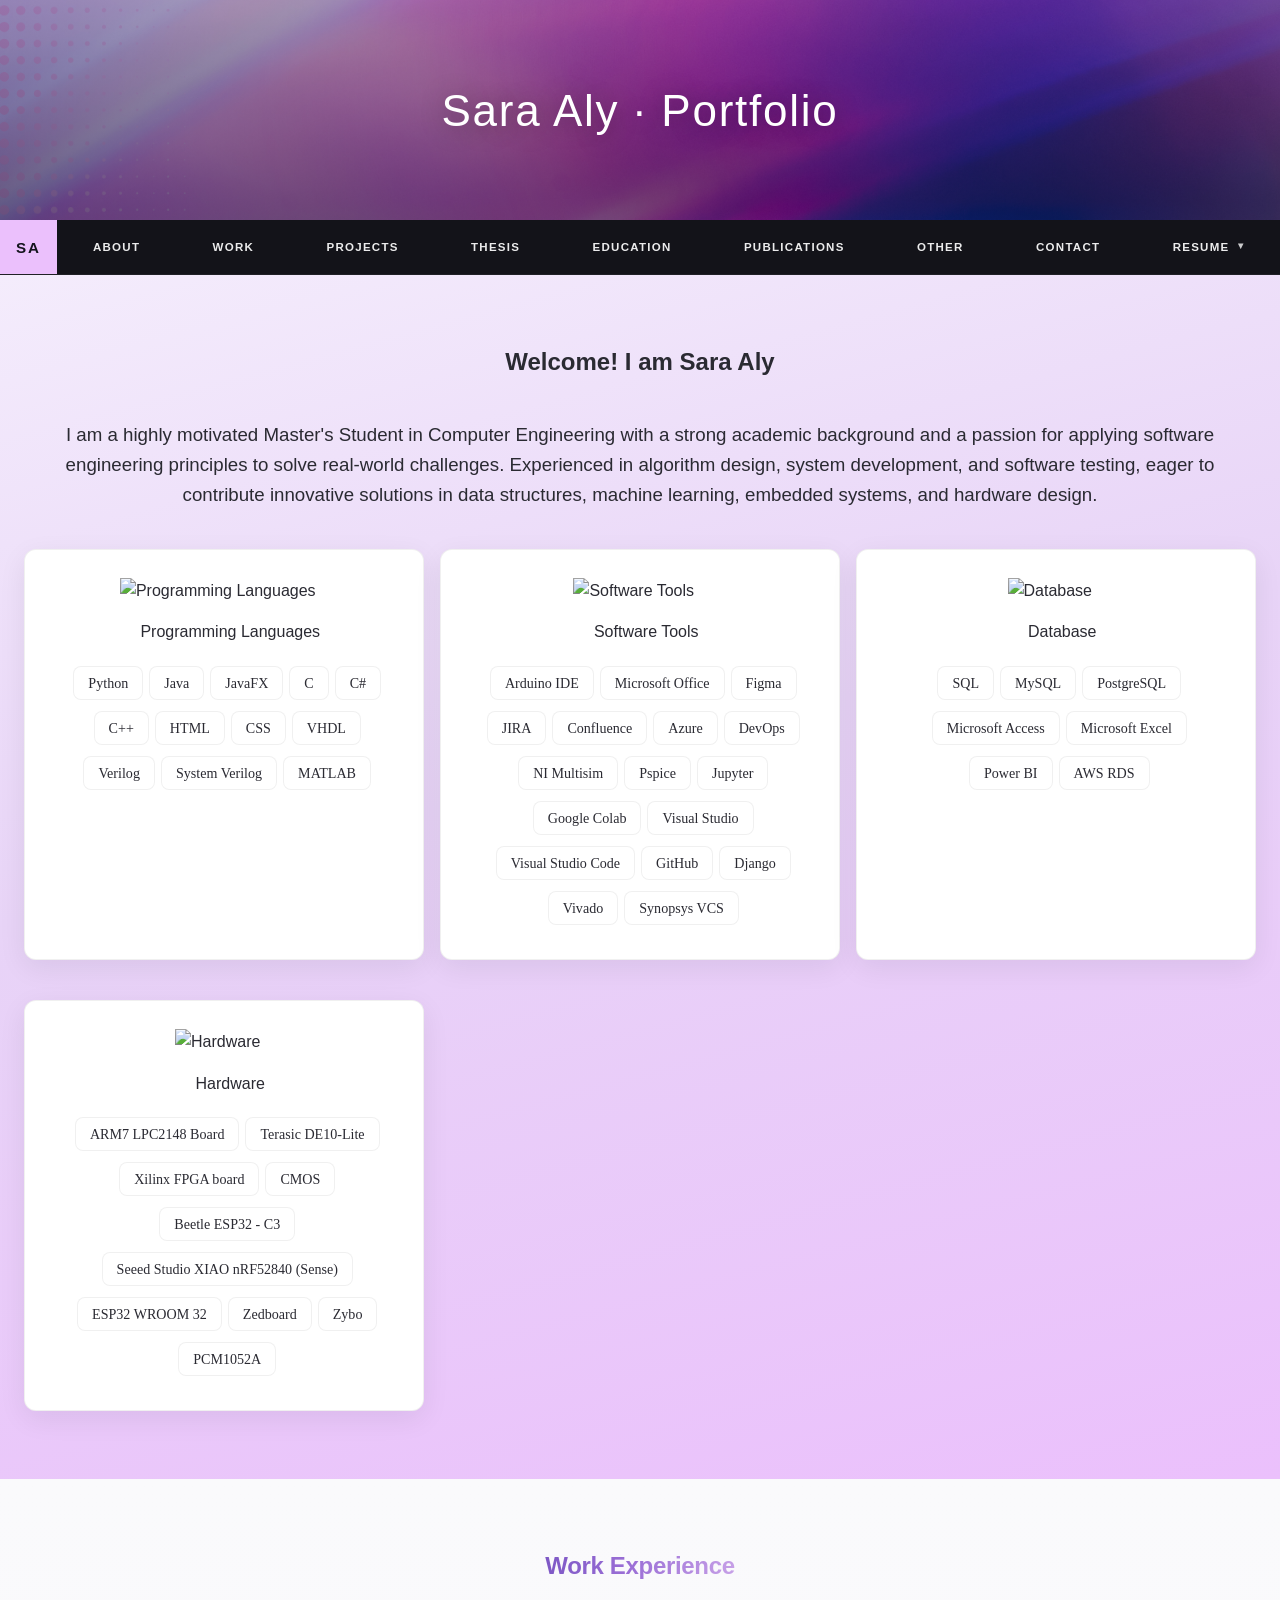
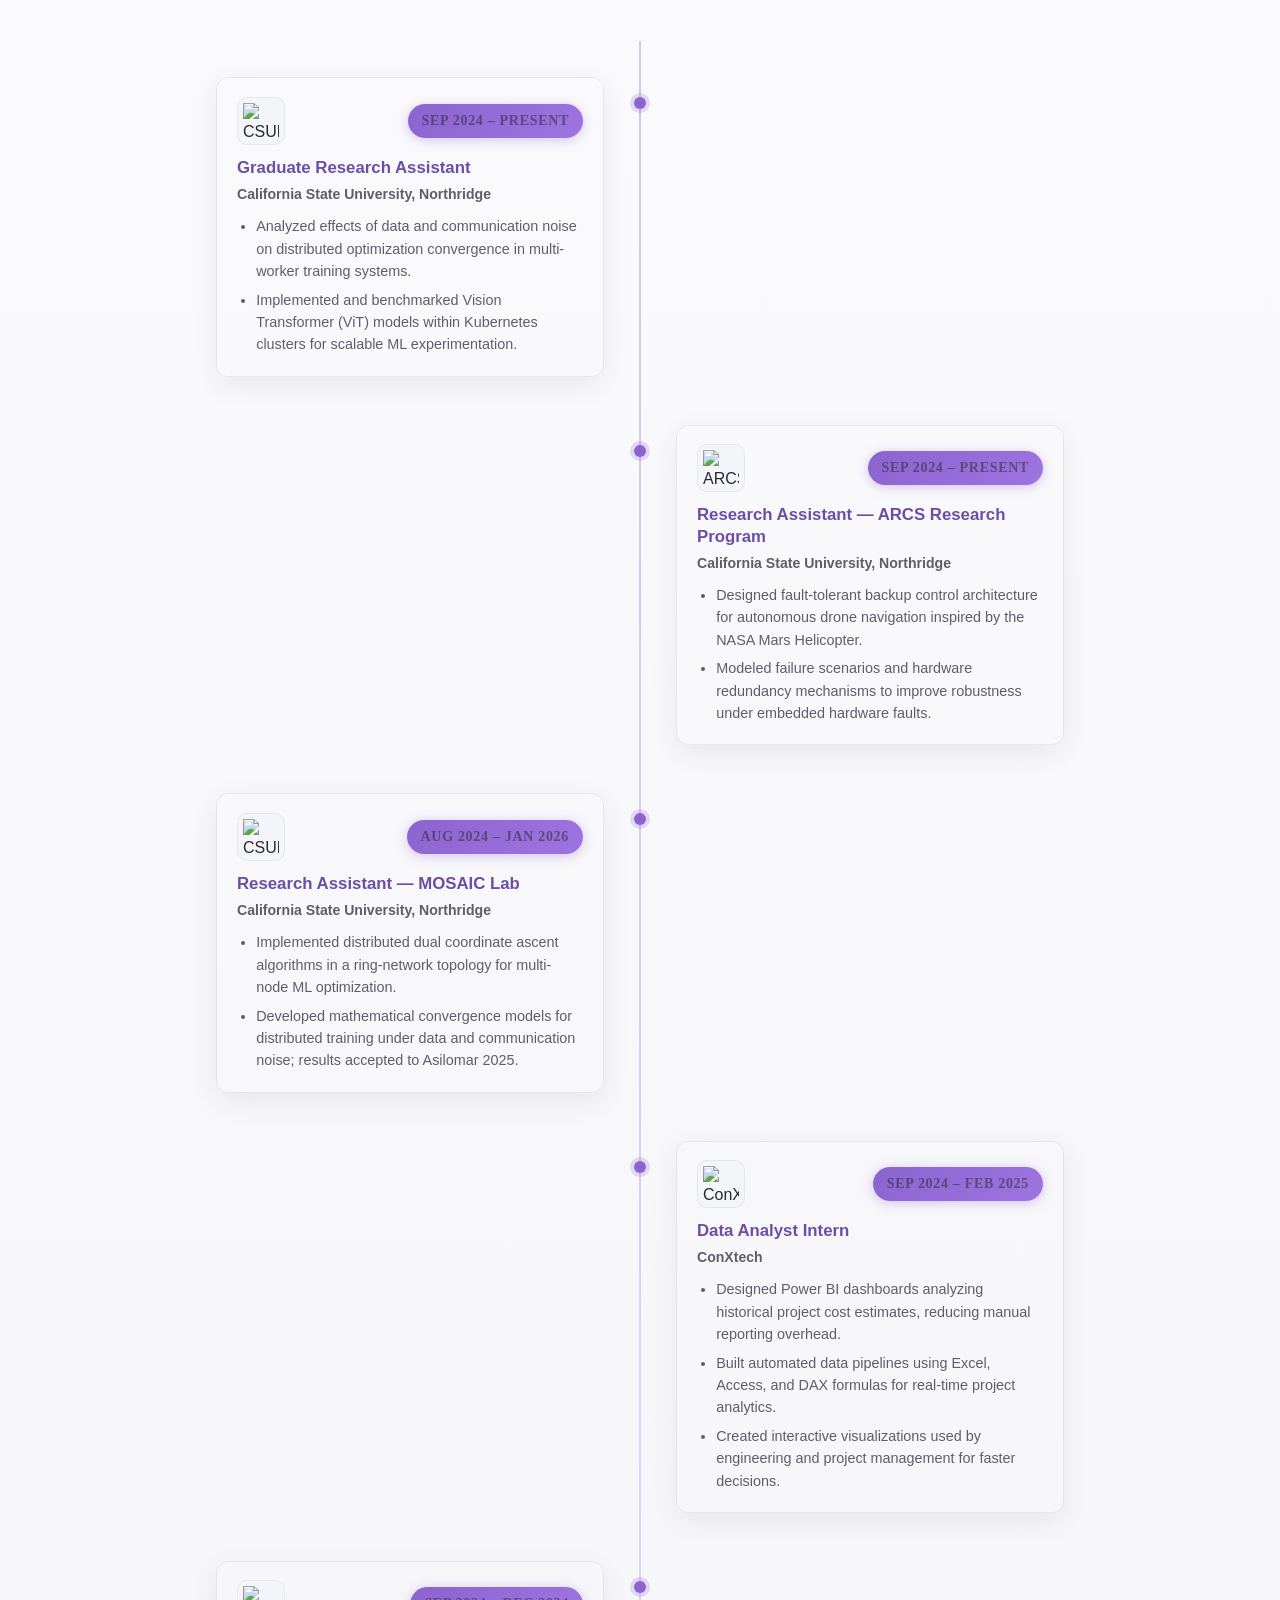
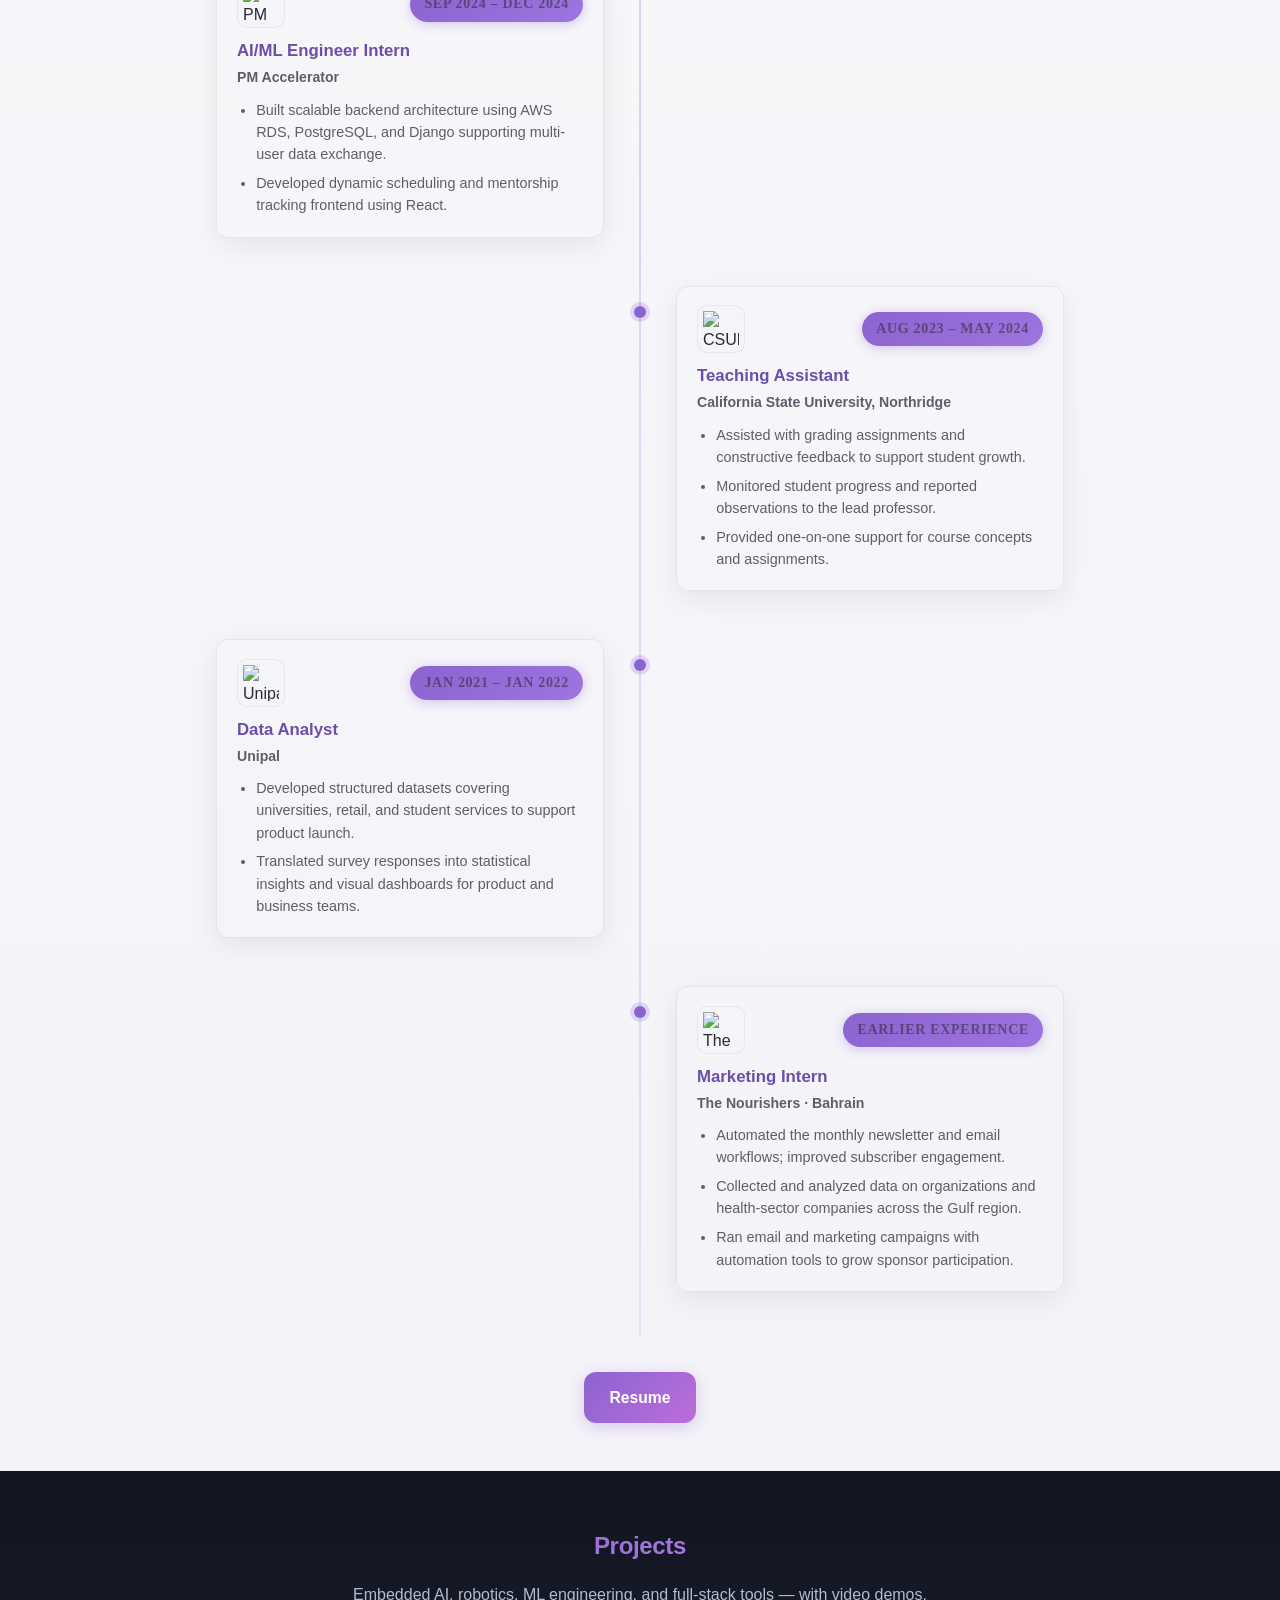
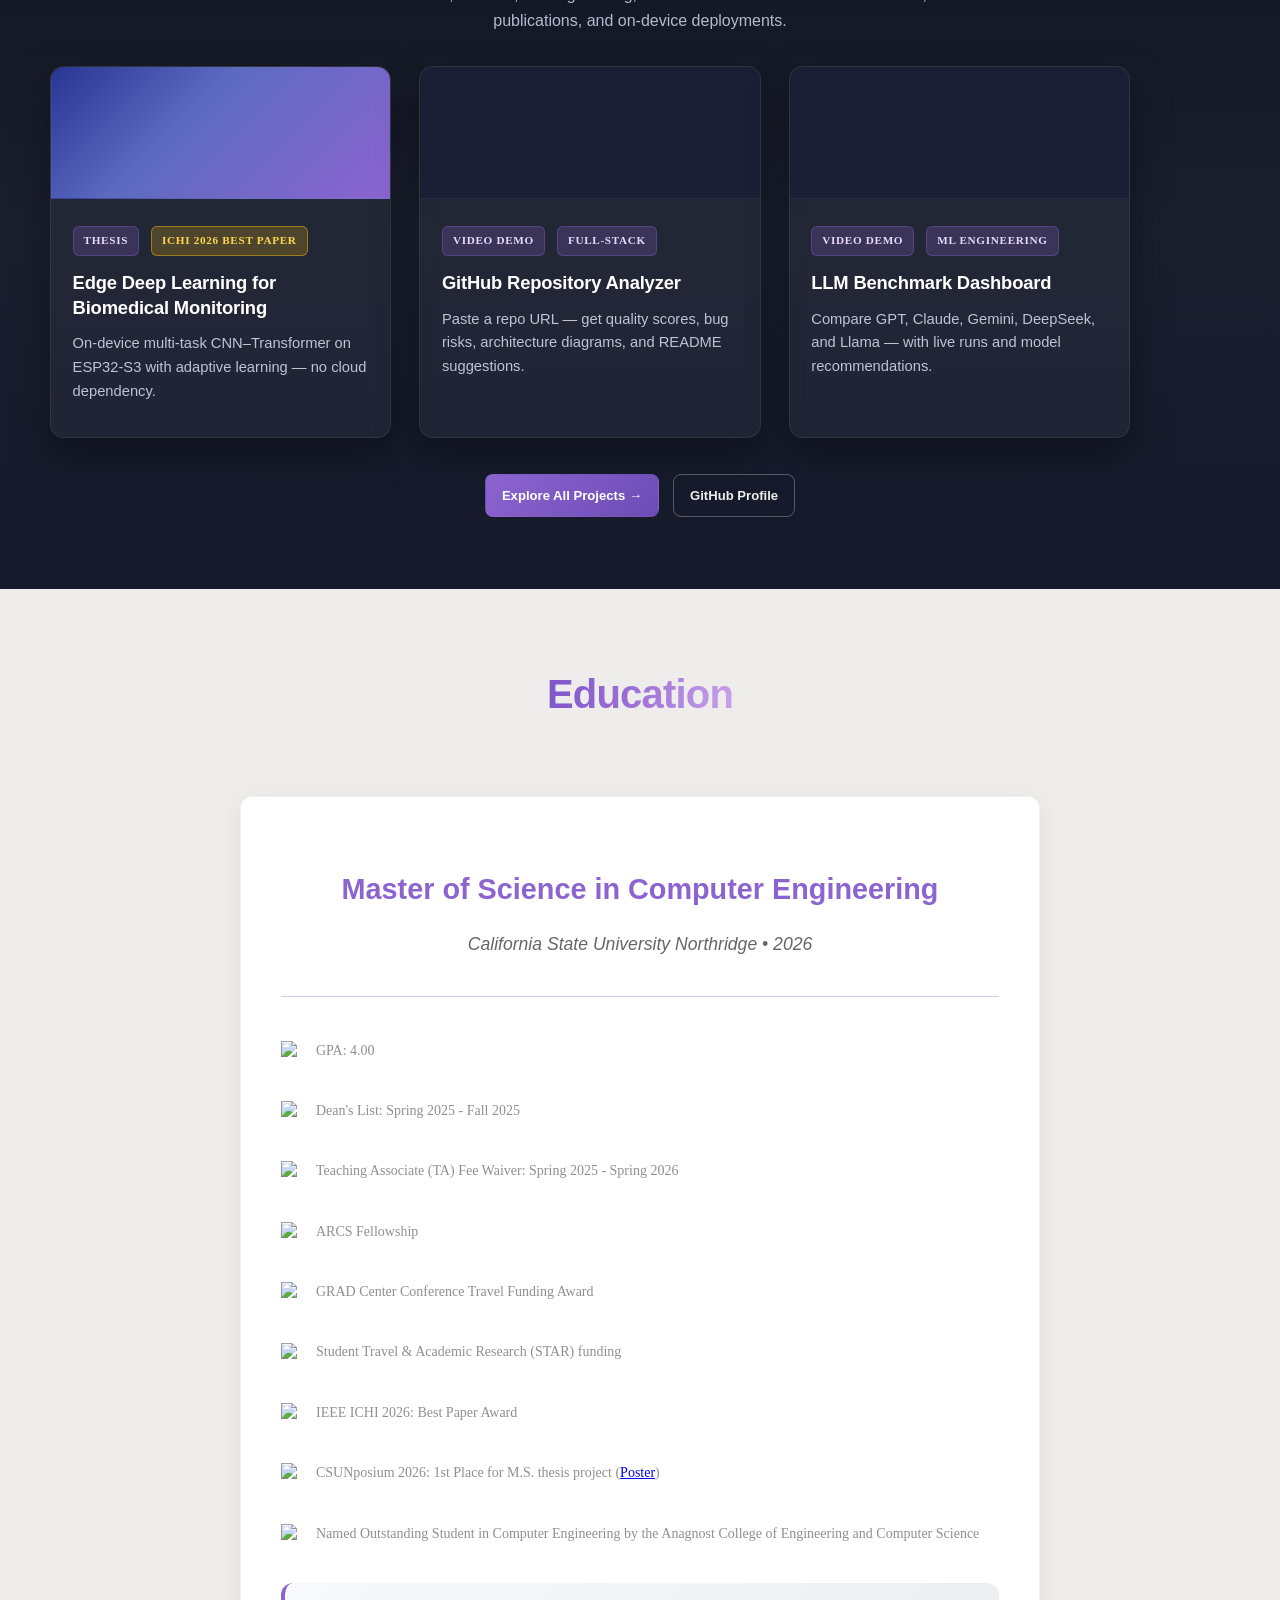
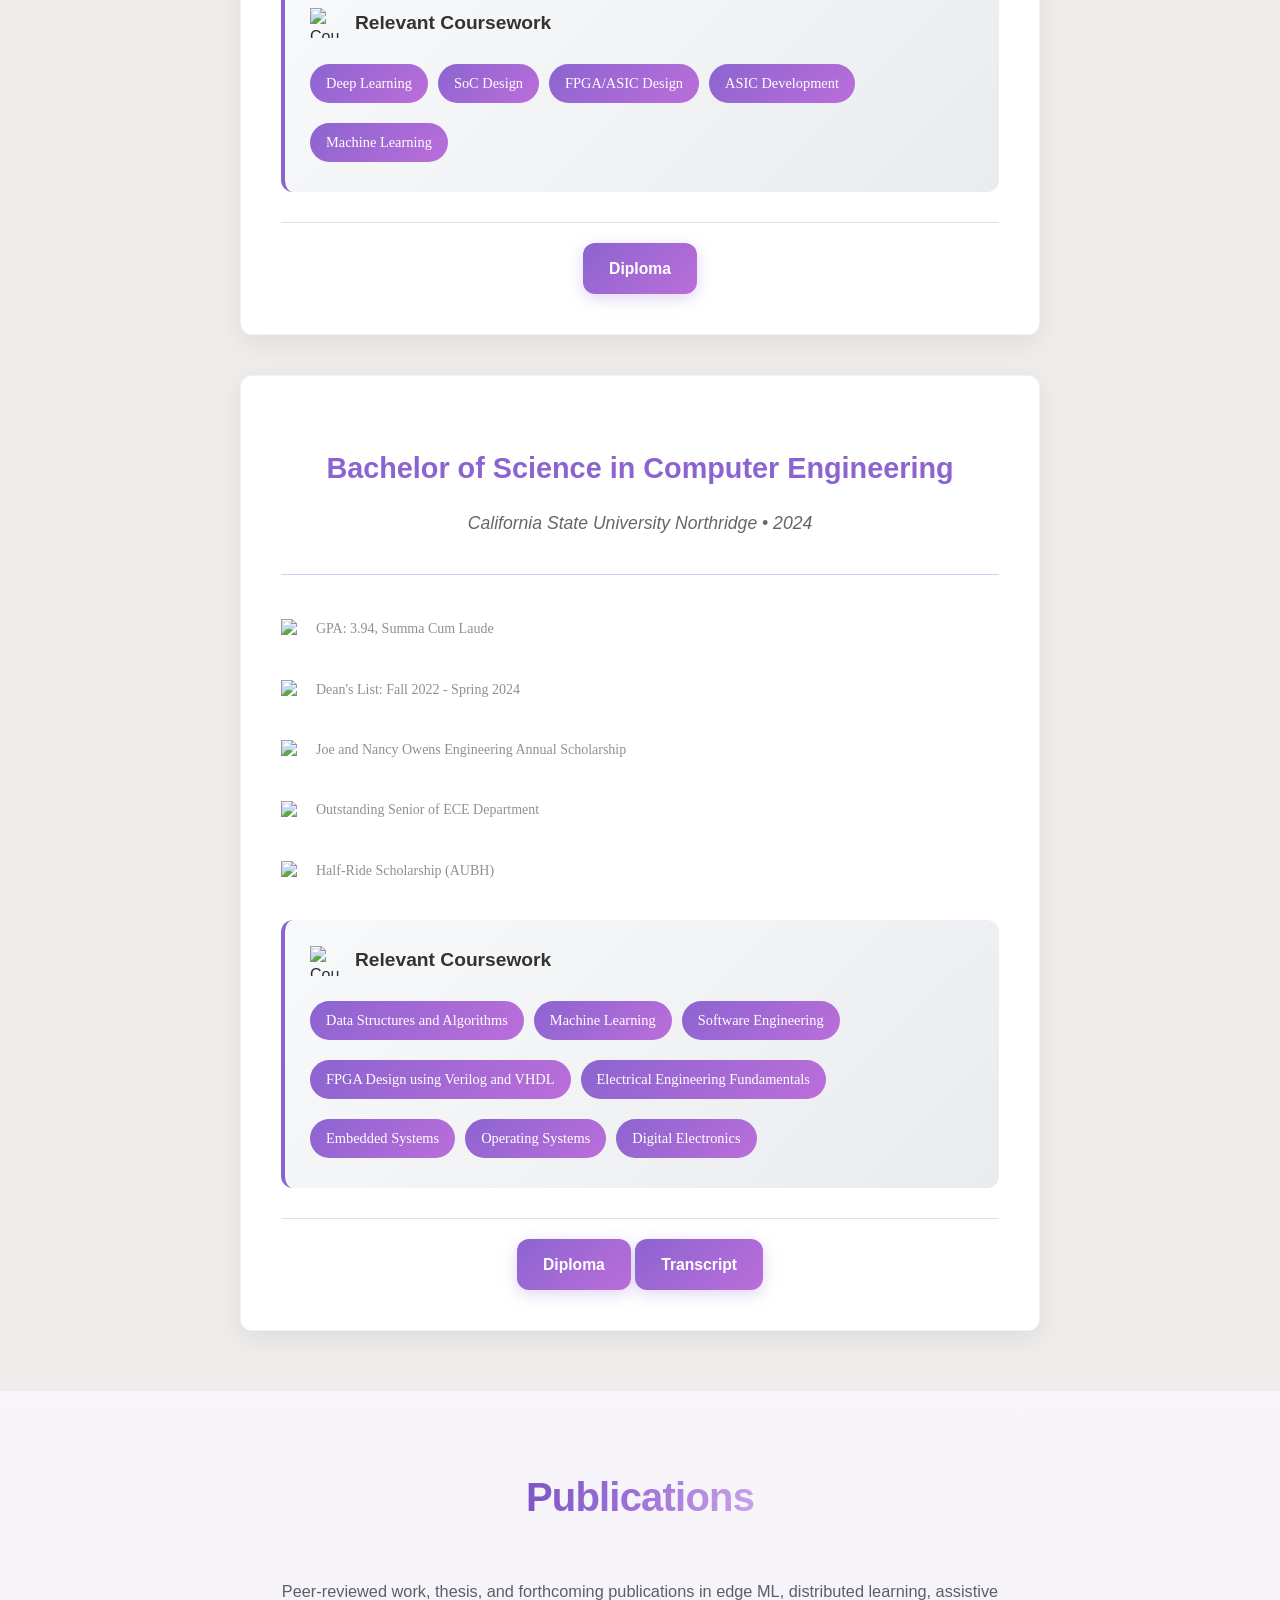
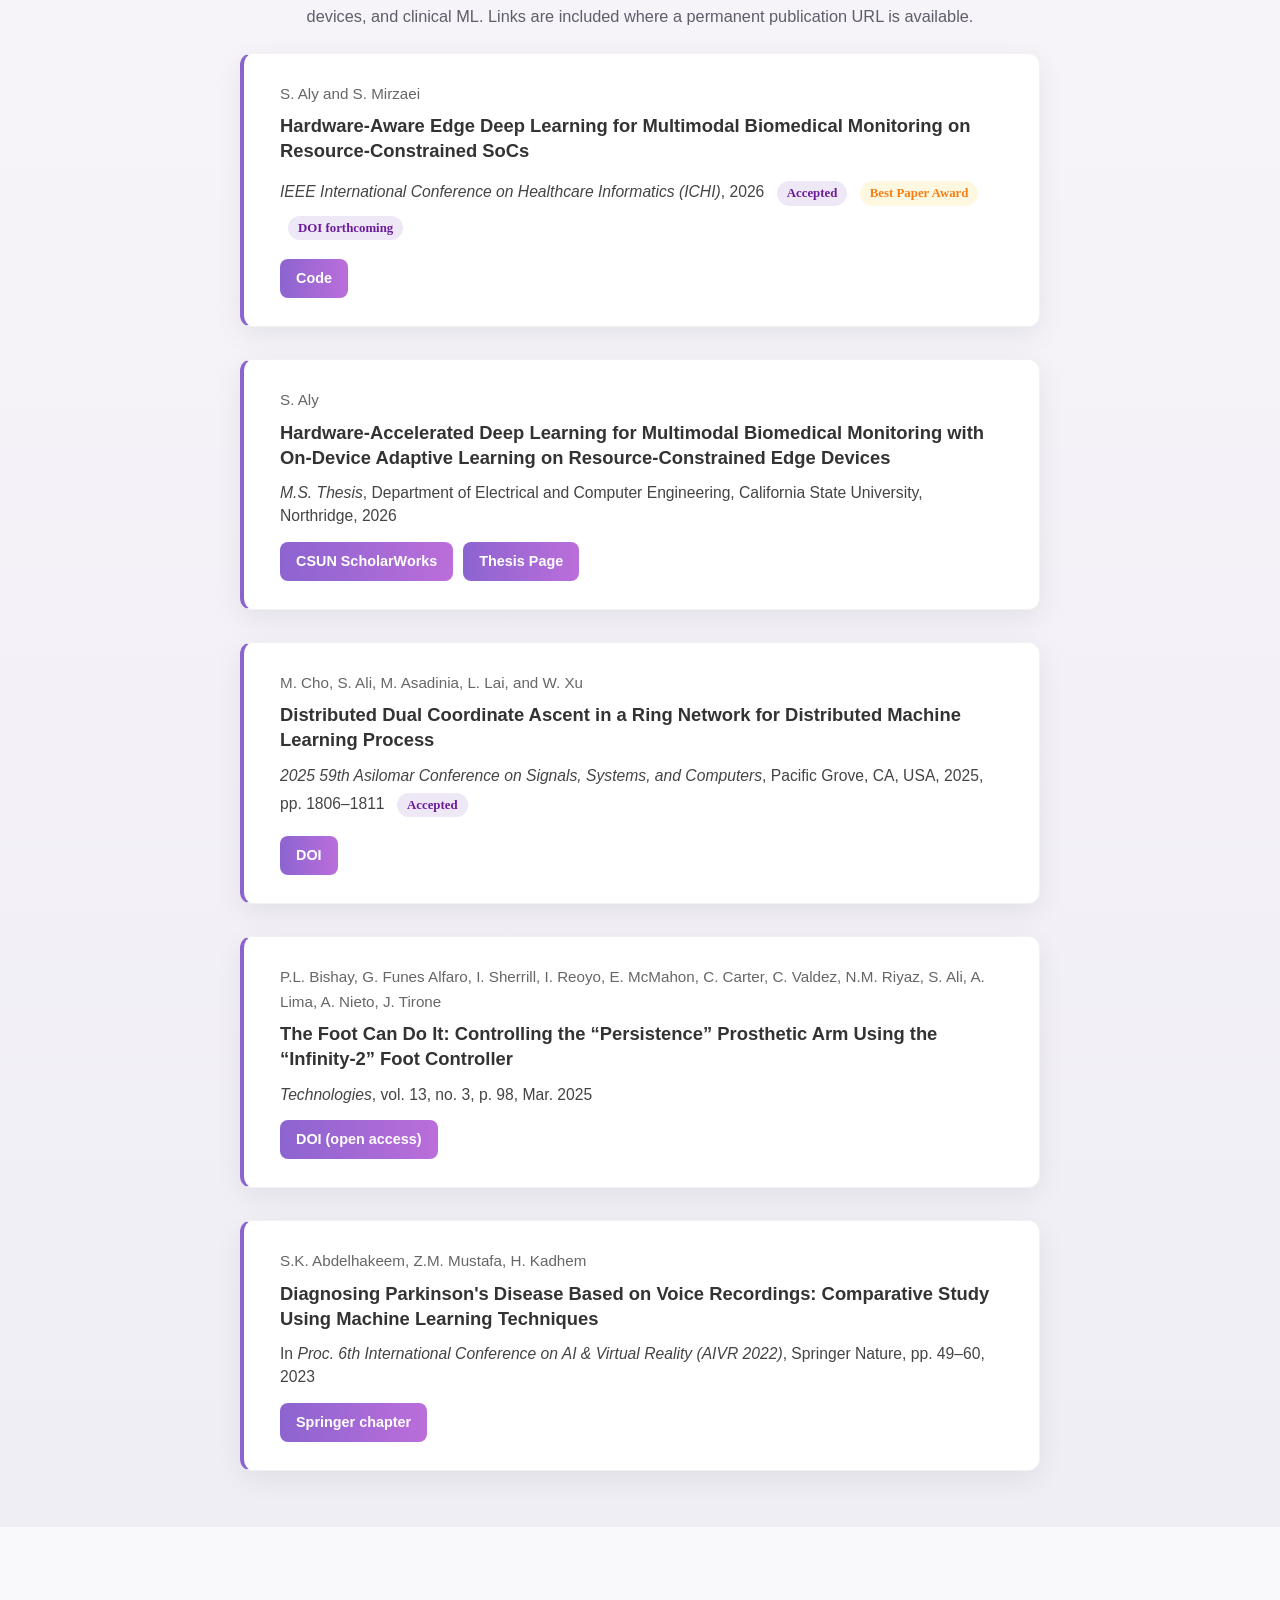
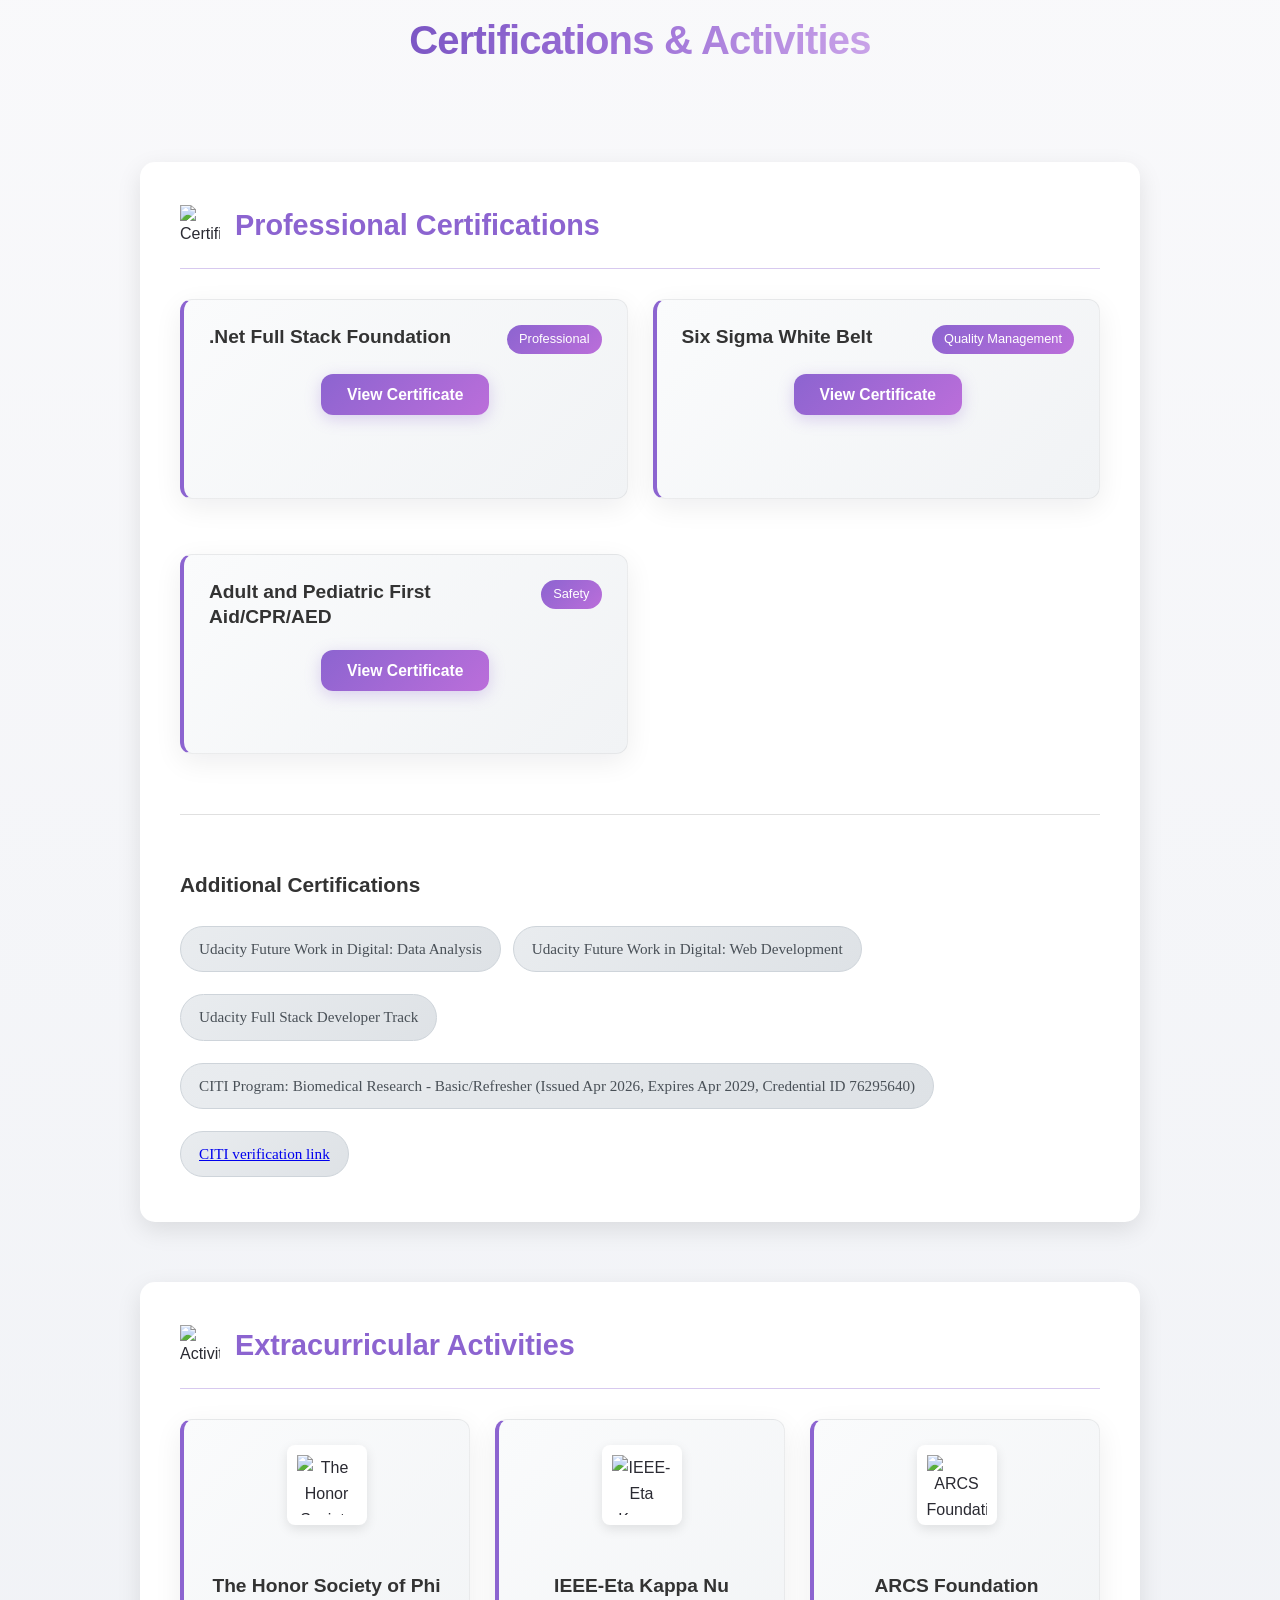
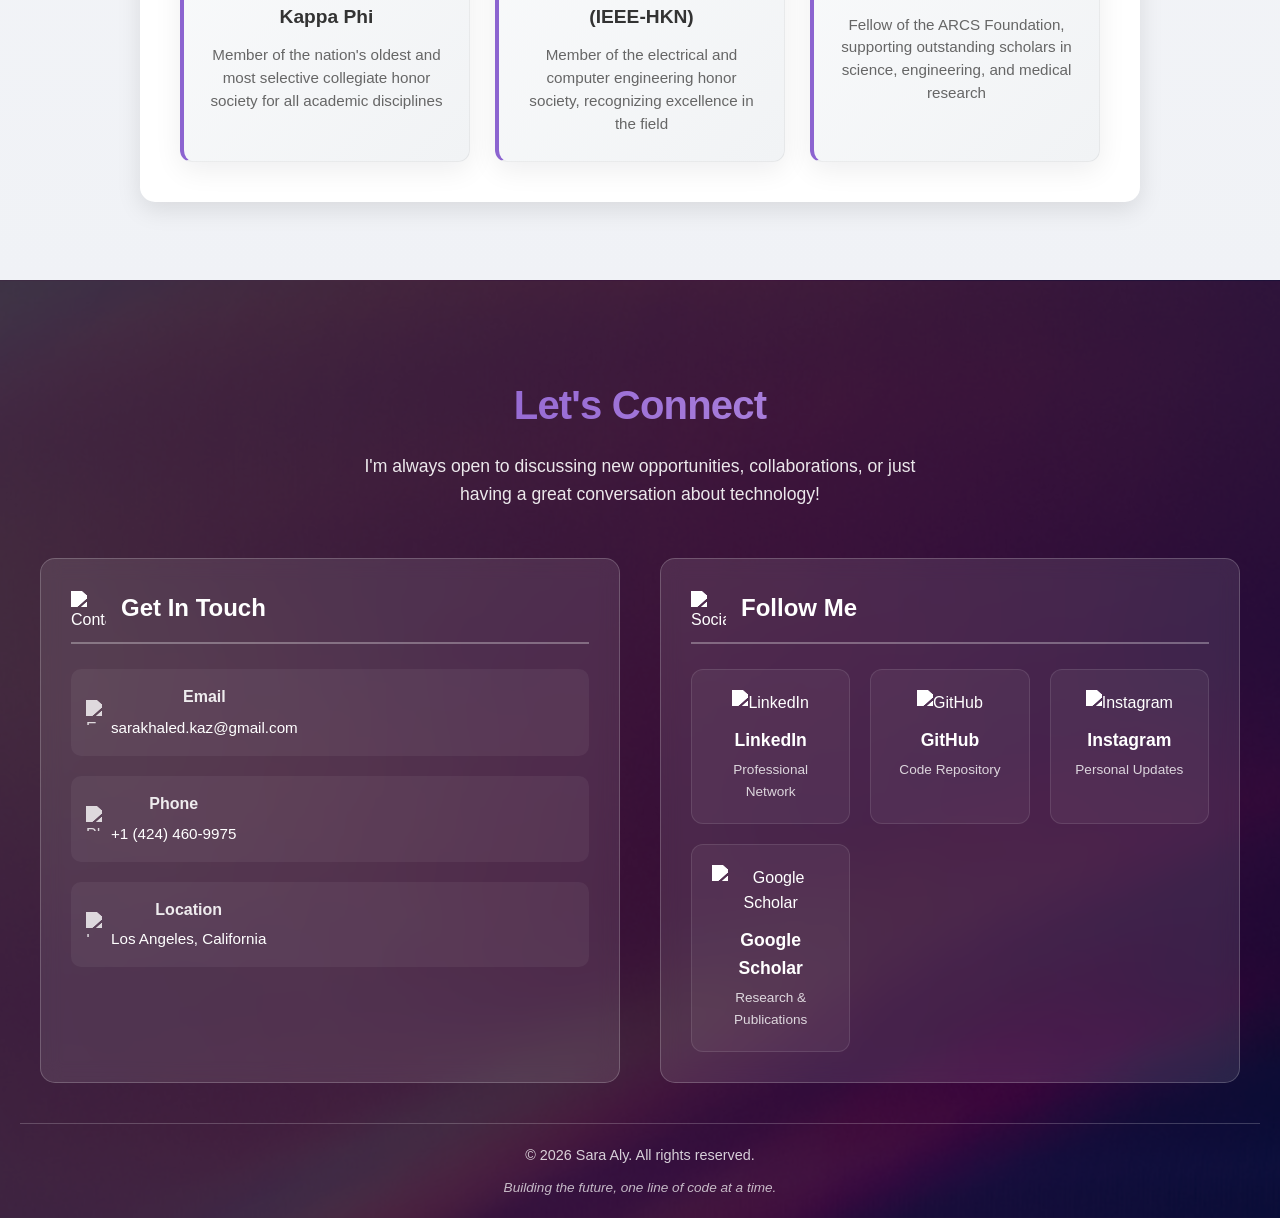
==== commit d24897d3: "Update: Projects Page" ====
--- a/index.html
+++ b/index.html
@@ -807,6 +807,33 @@
         margin: 0;
       }
 
+      .projects-teaser__lead {
+        text-align: center;
+        max-width: 640px;
+        margin: -20px auto 32px;
+        color: rgba(200, 210, 230, 0.88);
+        font-size: 1rem;
+        line-height: 1.65;
+      }
+
+      .projects-grid--teaser {
+        max-width: 1080px;
+        margin: 0 auto;
+      }
+
+      .projects-teaser__cta {
+        display: flex;
+        flex-wrap: wrap;
+        justify-content: center;
+        gap: 14px;
+        margin-top: 36px;
+      }
+
+      .projects-teaser__btn {
+        padding: 12px 22px;
+        font-size: 0.9rem;
+      }
+
       .projects-grid {
         display: grid;
         grid-template-columns: repeat(auto-fit, minmax(min(100%, 340px), 1fr));
@@ -869,6 +896,22 @@
 
       .project-card--viz-rlvla .project-card__visual {
         background-image: linear-gradient(125deg, #0d47a1 0%, #00695c 48%, #00acc1 100%);
+      }
+
+      .project-card--viz-analyzer .project-card__visual {
+        background-image: url('https://raw.githubusercontent.com/sara-kaz/github-repo-analyzer/main/public/screenshot.png');
+        background-color: #1a1f35;
+      }
+
+      .project-card--viz-llm .project-card__visual {
+        background-image: url('https://raw.githubusercontent.com/sara-kaz/llm-benchmark-dashboard/main/public/screenshot.png');
+        background-color: #1a1f35;
+      }
+
+      .project-card__badge--demo {
+        background: rgba(76, 175, 80, 0.15);
+        color: #a5d6a7;
+        border-color: rgba(76, 175, 80, 0.35);
       }
 
       .project-card__body {
@@ -2927,7 +2970,7 @@
         <li class="logo"><a>SA</a></li>
         <li><a data-id="about">About</a></li>
         <li><a data-id="work">Work</a></li>
-        <li><a data-id="projects">Projects</a></li>
+        <li><a href="projects.html">Projects</a></li>
         <li><a href="thesis.html">Thesis</a></li>
         <li><a data-id="edu">Education</a></li>
         <li><a data-id="publications">Publications</a></li>
@@ -3213,15 +3256,18 @@
     </section>
 
     <!-- =============================================================================
-         PROJECTS SECTION
+         PROJECTS TEASER — full gallery at projects.html
          ============================================================================= -->
     <section id="projects">
       <div class="projects-inner">
         <div class="gradient-text">
           <h2>Projects</h2>
         </div>
-
-        <div class="projects-grid">
+        <p class="projects-teaser__lead">
+          Embedded AI, robotics, ML engineering, and full-stack tools — with video demos, publications, and on-device deployments.
+        </p>
+
+        <div class="projects-grid projects-grid--teaser">
           <article class="project-card project-card--viz-gradient">
             <div class="project-card__visual" aria-hidden="true"></div>
             <div class="project-card__body">
@@ -3229,163 +3275,45 @@
                 <span class="project-card__badge">Thesis</span>
                 <span class="project-card__badge project-card__badge--award">ICHI 2026 Best Paper</span>
               </div>
-              <h3 class="project-card__title">Hardware-Aware Edge Deep Learning for Multimodal Biomedical Monitoring on Resource-Constrained SoCs</h3>
+              <h3 class="project-card__title">Edge Deep Learning for Biomedical Monitoring</h3>
               <p class="project-card__summary">
-                On-device adaptive learning on a resource-constrained SoC with Python and C++.
-                <em> M.S. thesis work.</em>
+                On-device multi-task CNN–Transformer on ESP32-S3 with adaptive learning — no cloud dependency.
               </p>
-              <ul class="project-card__tags" aria-label="Technologies">
-                <li><a href="https://github.com/sara-kaz/edge-biomedical-monitoring" target="_blank" rel="noopener">Python</a></li>
-                <li><a href="https://github.com/sara-kaz/edge-biomedical-monitoring" target="_blank" rel="noopener">C++</a></li>
-              </ul>
-              <div class="project-card__actions">
-                <a class="project-btn project-btn--primary" href="#pub-ichi">Publication</a>
-                <a class="project-btn project-btn--ghost" href="thesis.html">Thesis Page</a>
-                <a class="project-btn project-btn--ghost" href="https://drive.google.com/file/d/1ioXXkbWJEXuhwQ9275mLR2xLEV0HVhHk/view?usp=sharing" target="_blank" rel="noopener">Thesis Poster</a>
-              </div>
             </div>
           </article>
 
-          <article class="project-card project-card--viz-rlvla">
+          <article class="project-card project-card--viz-analyzer">
             <div class="project-card__visual" aria-hidden="true"></div>
             <div class="project-card__body">
               <div class="project-card__meta">
-                <span class="project-card__badge project-card__badge--progress">In progress</span>
-                <span class="project-card__badge">Research</span>
+                <span class="project-card__badge project-card__badge--demo">Video Demo</span>
+                <span class="project-card__badge">Full-Stack</span>
               </div>
-              <h3 class="project-card__title">TERM: Trustworthy Embodied Robotics Modeling</h3>
+              <h3 class="project-card__title">GitHub Repository Analyzer</h3>
               <p class="project-card__summary">
-                A vision-language-action (VLA) model that closes all five feedback channels used in human skill learning—vision,
-                instruction, consequence grounding, action memory, and reward—via language-grounded tokens at every timestep.
-                Evaluated on Language-Table and CALVIN; TERM-RL adds a visual domain adapter for reinforcement-learning fine-tuning.
+                Paste a repo URL — get quality scores, bug risks, architecture diagrams, and README suggestions.
               </p>
-              <ul class="project-card__tags" aria-label="Technologies">
-                <li><span>PyTorch</span></li>
-                <li><span>VLA</span></li>
-                <li><span>RL</span></li>
-                <li><span>Python</span></li>
-              </ul>
             </div>
           </article>
 
-          <article class="project-card project-card--viz-ddca">
+          <article class="project-card project-card--viz-llm">
             <div class="project-card__visual" aria-hidden="true"></div>
             <div class="project-card__body">
               <div class="project-card__meta">
-                <span class="project-card__badge">Research</span>
+                <span class="project-card__badge project-card__badge--demo">Video Demo</span>
+                <span class="project-card__badge">ML Engineering</span>
               </div>
-              <h3 class="project-card__title">DDCA in a ring network for distributed machine learning</h3>
+              <h3 class="project-card__title">LLM Benchmark Dashboard</h3>
               <p class="project-card__summary">
-                Distributed dual coordinate ascent in a ring topology for multi-node optimization,
-                implemented and analyzed in MATLAB.
+                Compare GPT, Claude, Gemini, DeepSeek, and Llama — with live runs and model recommendations.
               </p>
-              <ul class="project-card__tags" aria-label="Technologies">
-                <li><span>MATLAB</span></li>
-              </ul>
-              <div class="project-card__actions">
-                <a class="project-btn project-btn--primary" href="#pub-asilomar">Publication</a>
-              </div>
             </div>
           </article>
-
-          <article class="project-card project-card--viz-prosthetic">
-            <div class="project-card__visual" aria-hidden="true"></div>
-            <div class="project-card__body">
-              <div class="project-card__meta">
-                <span class="project-card__badge">Research</span>
-                <span class="project-card__period">2023–24</span>
-              </div>
-              <h3 class="project-card__title">Smart prosthetic arm &amp; foot controller</h3>
-              <p class="project-card__summary">
-                Bluetooth-enabled foot controller integration with a biomechanical prosthetic prototype:
-                embedded C++ firmware and low-latency wireless links between controllers and the arm.
-              </p>
-              <ul class="project-card__tags" aria-label="Technologies">
-                <li><a href="https://github.com/sara-kaz/Smart-Prosthesis-7th-Cohort" target="_blank" rel="noopener">C / C++</a></li>
-              </ul>
-              <div class="project-card__actions">
-                <a class="project-btn project-btn--primary" href="#pub-prosthetic">Publication</a>
-                <a class="project-btn project-btn--ghost" href="https://www.csun.edu/~pbishay/projects.php" target="_blank" rel="noopener">Lab site</a>
-                <a class="project-btn project-btn--ghost" href="https://drive.google.com/file/d/1Ra1j9wJJoI2VARu8SF9L42KTdrLBAW1o/preview" target="_blank" rel="noopener">Report</a>
-                <a class="project-btn project-btn--ghost" href="https://drive.google.com/file/d/17OoT9koCpqH9PGj35ya8RFIaFsZ9H9zN/preview" target="_blank" rel="noopener">Flowcharts</a>
-              </div>
-            </div>
-          </article>
-
-          <article class="project-card project-card--viz-sys">
-            <div class="project-card__visual" aria-hidden="true"></div>
-            <div class="project-card__body">
-              <div class="project-card__meta">
-                <span class="project-card__badge project-card__badge--course">FPGA</span>
-              </div>
-              <h3 class="project-card__title">AES-128 hardware implementation</h3>
-              <p class="project-card__summary">
-                Efficient AES-128 in Verilog with simulation and FPGA verification—focused on throughput and
-                correct, robust operation in hardware.
-              </p>
-              <ul class="project-card__tags" aria-label="Technologies">
-                <li><a href="https://github.com/sara-kaz/AES-128" target="_blank" rel="noopener">SystemVerilog</a></li>
-              </ul>
-              <div class="project-card__actions">
-                <a class="project-btn project-btn--ghost" href="https://drive.google.com/file/d/1JI9QK4zPidZLYTMg1YQxxda2uzVStjWH/preview" target="_blank" rel="noopener">Outline</a>
-                <a class="project-btn project-btn--ghost" href="https://drive.google.com/file/d/1nKk8F7ppGmHeNGtD6ScAxxu0h6OUEoQZ/preview" target="_blank" rel="noopener">Report</a>
-              </div>
-            </div>
-          </article>
-
-          <article class="project-card project-card--viz-ml">
-            <div class="project-card__visual" aria-hidden="true"></div>
-            <div class="project-card__body">
-              <div class="project-card__meta">
-                <span class="project-card__badge">Machine learning</span>
-              </div>
-              <h3 class="project-card__title">Parkinson&rsquo;s disease screening from voice</h3>
-              <p class="project-card__summary">
-                Comparative study of classifiers in MATLAB on voice biomarkers for early detection,
-                with analysis of model accuracy and tradeoffs.
-              </p>
-              <ul class="project-card__tags" aria-label="Technologies">
-                <li><a href="https://github.com/sara-kaz/Machine-Learning" target="_blank" rel="noopener">MATLAB</a></li>
-              </ul>
-              <div class="project-card__actions">
-                <a class="project-btn project-btn--primary" href="#pub-parkinson">Publication</a>
-              </div>
-            </div>
-          </article>
-
-          <article class="project-card project-card--viz-gradient">
-            <div class="project-card__visual" aria-hidden="true"></div>
-            <div class="project-card__body">
-              <div class="project-card__meta">
-                <span class="project-card__badge project-card__badge--course">Application</span>
-              </div>
-              <h3 class="project-card__title">Lost &amp; found management system</h3>
-              <p class="project-card__summary">
-                JavaFX client for reporting and claiming items with a Java persistence layer for reliable
-                storage and retrieval.
-              </p>
-              <ul class="project-card__tags" aria-label="Technologies">
-                <li><a href="https://github.com/sara-kaz/Lost-Found" target="_blank" rel="noopener">Java / JavaFX</a></li>
-              </ul>
-            </div>
-          </article>
-
-          <article class="project-card project-card--viz-traffic">
-            <div class="project-card__visual" aria-hidden="true"></div>
-            <div class="project-card__body">
-              <div class="project-card__meta">
-                <span class="project-card__badge project-card__badge--course">FPGA</span>
-              </div>
-              <h3 class="project-card__title">Sensor-driven traffic light controller</h3>
-              <p class="project-card__summary">
-                VHDL design with live sensor inputs and adaptive timing, deployed and verified on Xilinx
-                FPGA hardware.
-              </p>
-              <ul class="project-card__tags" aria-label="Technologies">
-                <li><span>VHDL</span></li>
-              </ul>
-            </div>
-          </article>
+        </div>
+
+        <div class="projects-teaser__cta">
+          <a class="project-btn project-btn--primary projects-teaser__btn" href="projects.html">Explore All Projects →</a>
+          <a class="project-btn project-btn--ghost projects-teaser__btn" href="https://github.com/sara-kaz" target="_blank" rel="noopener">GitHub Profile</a>
         </div>
       </div>
     </section>
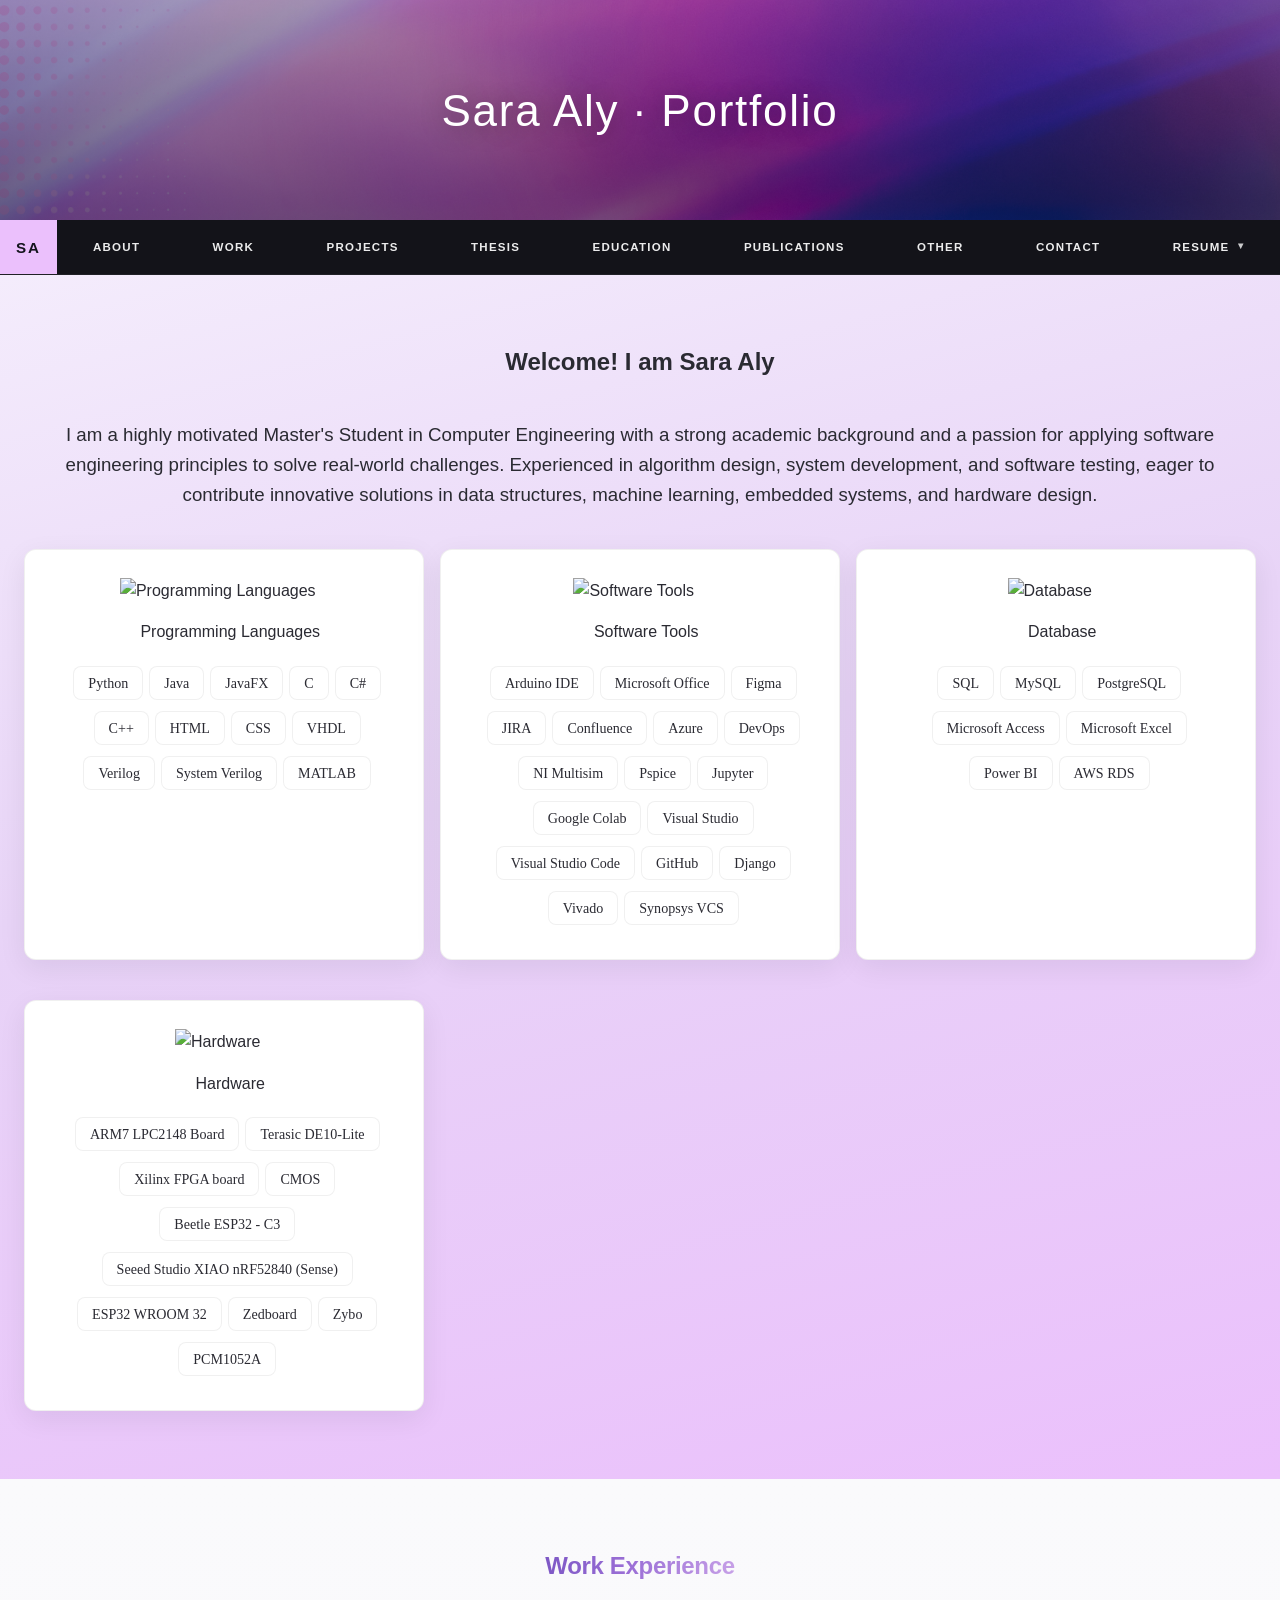
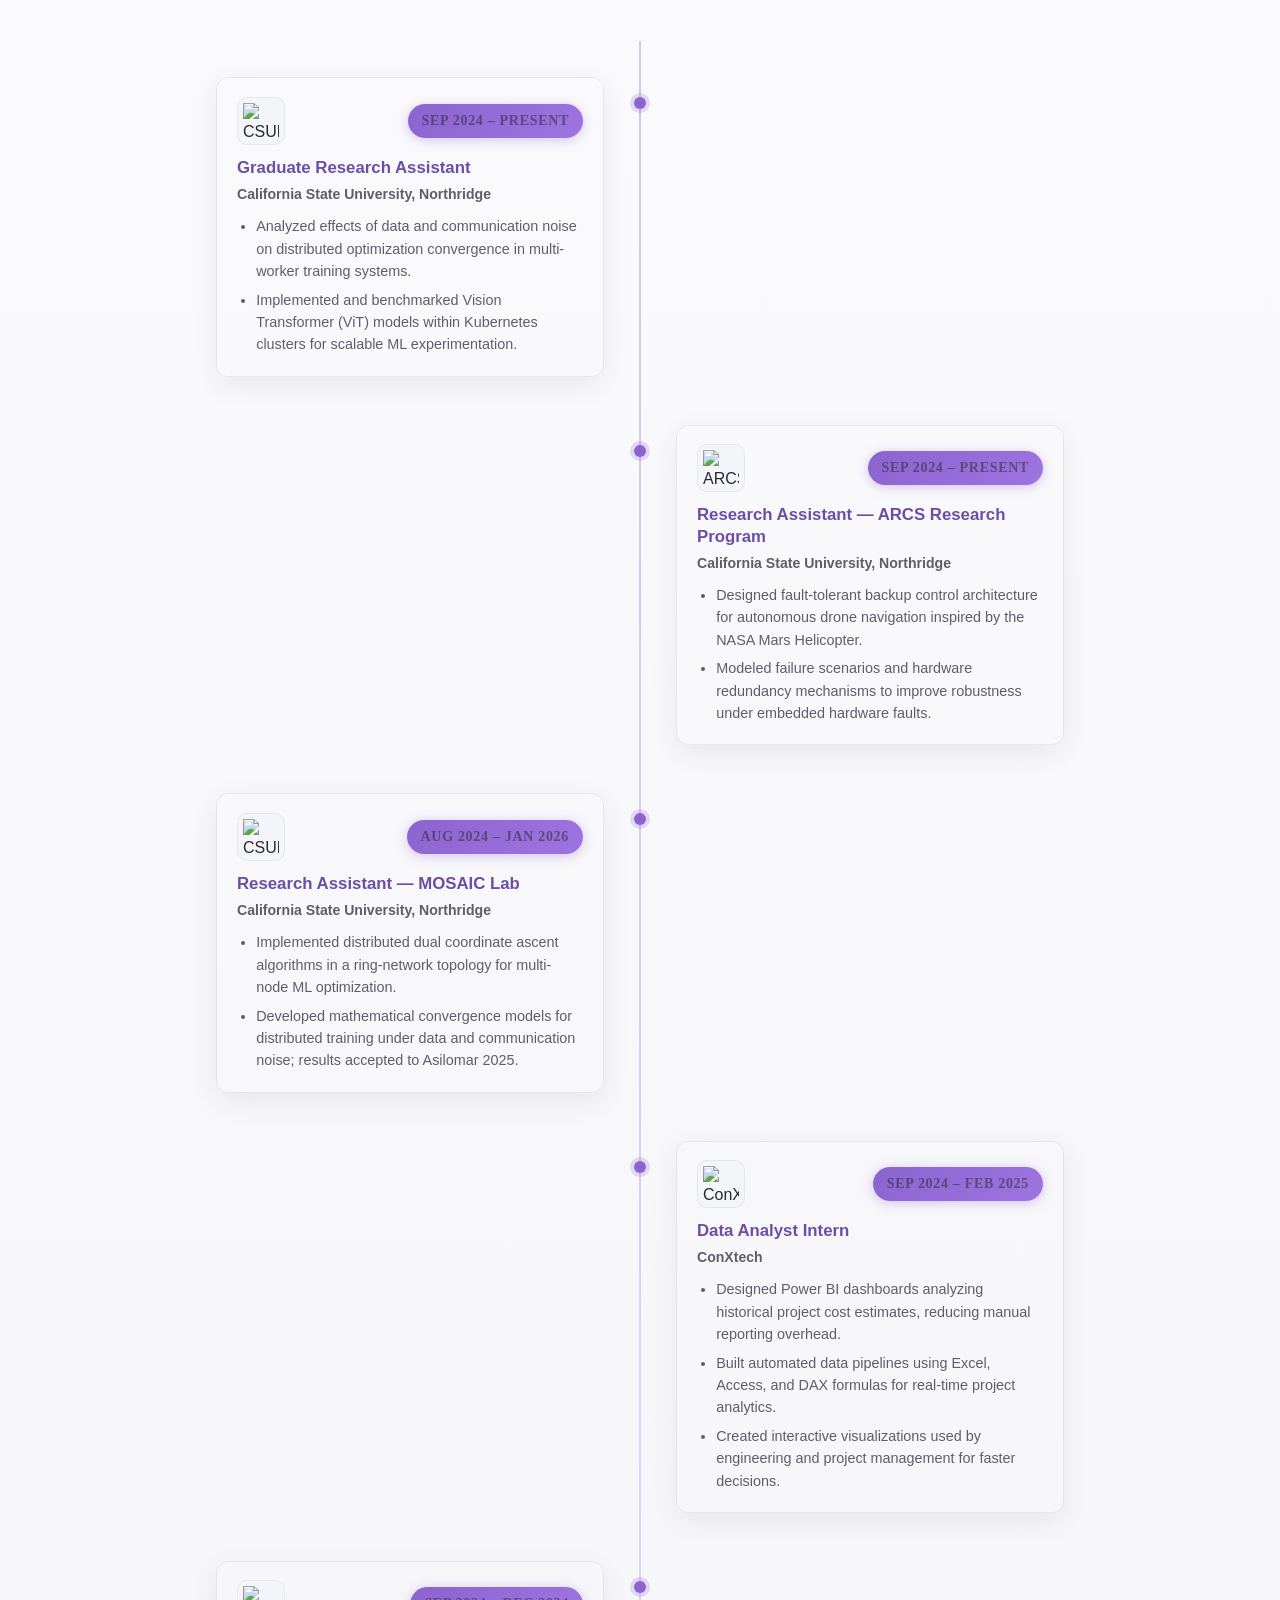
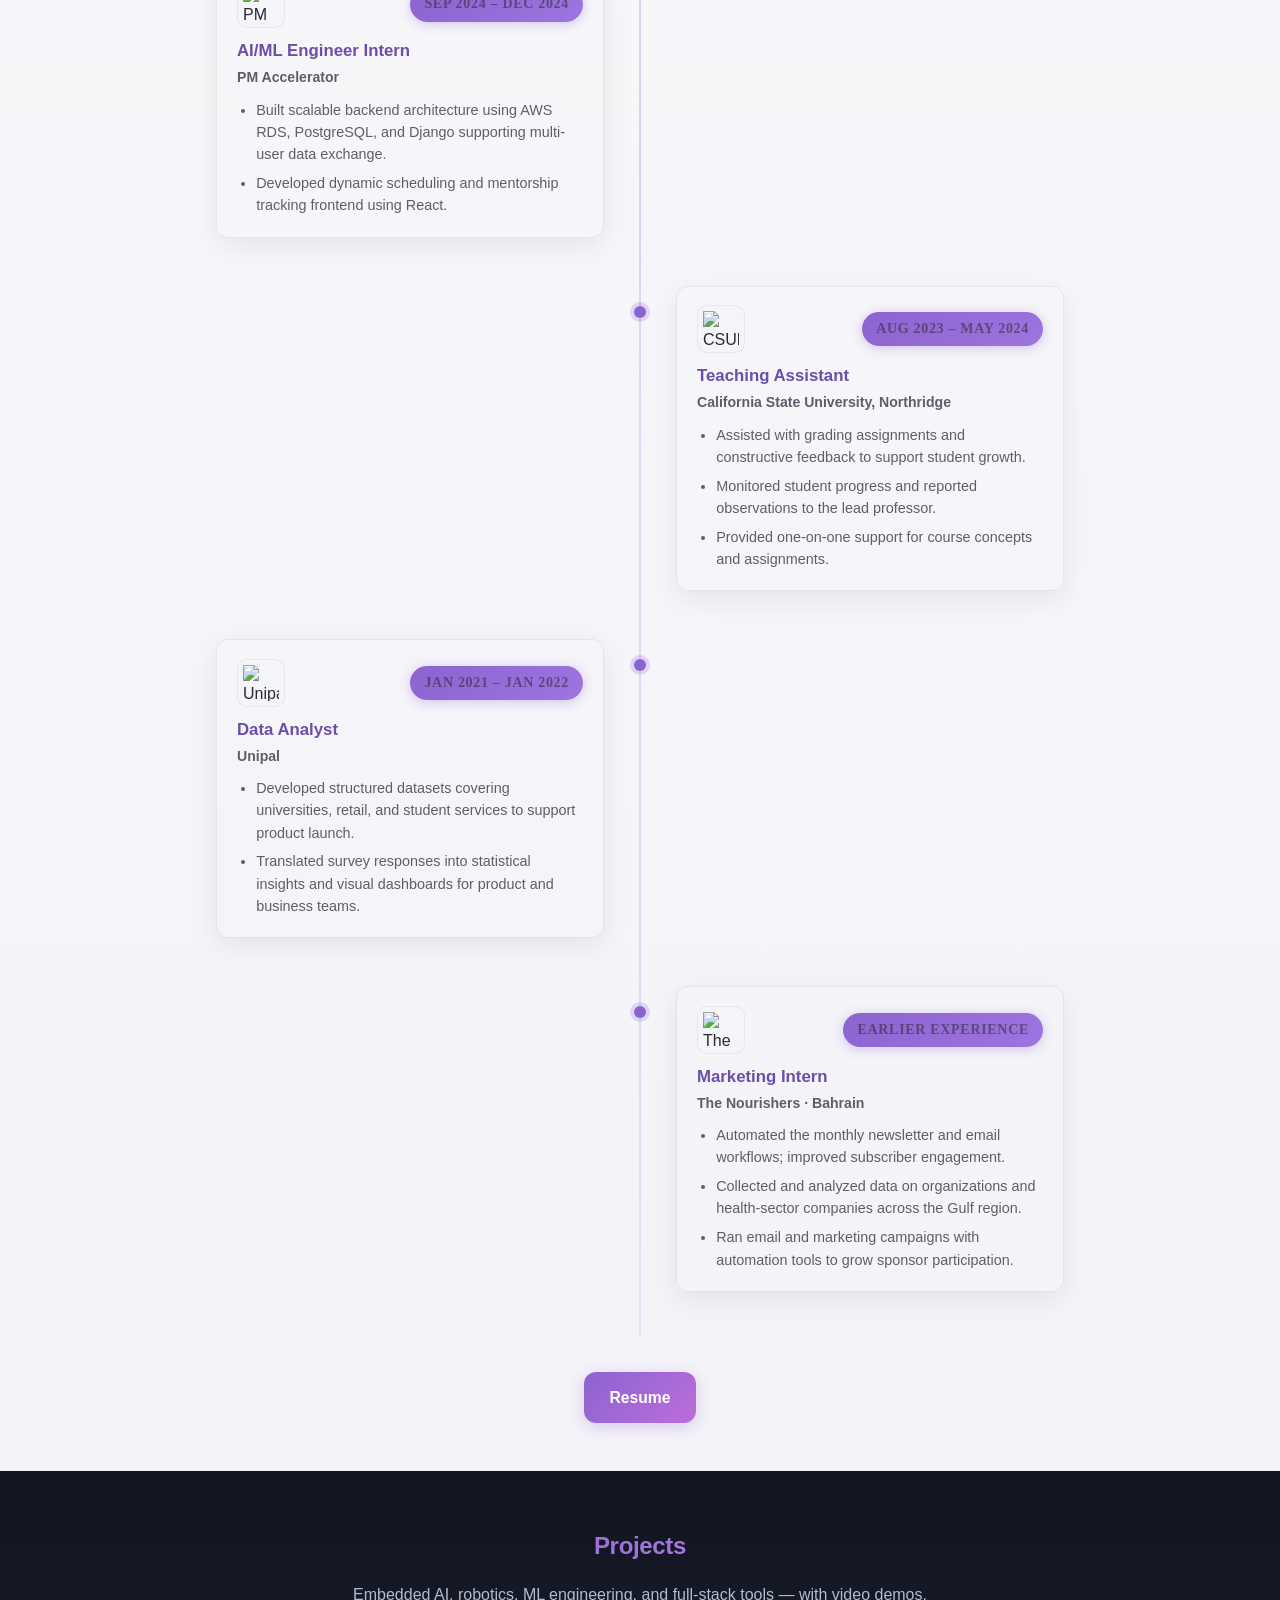
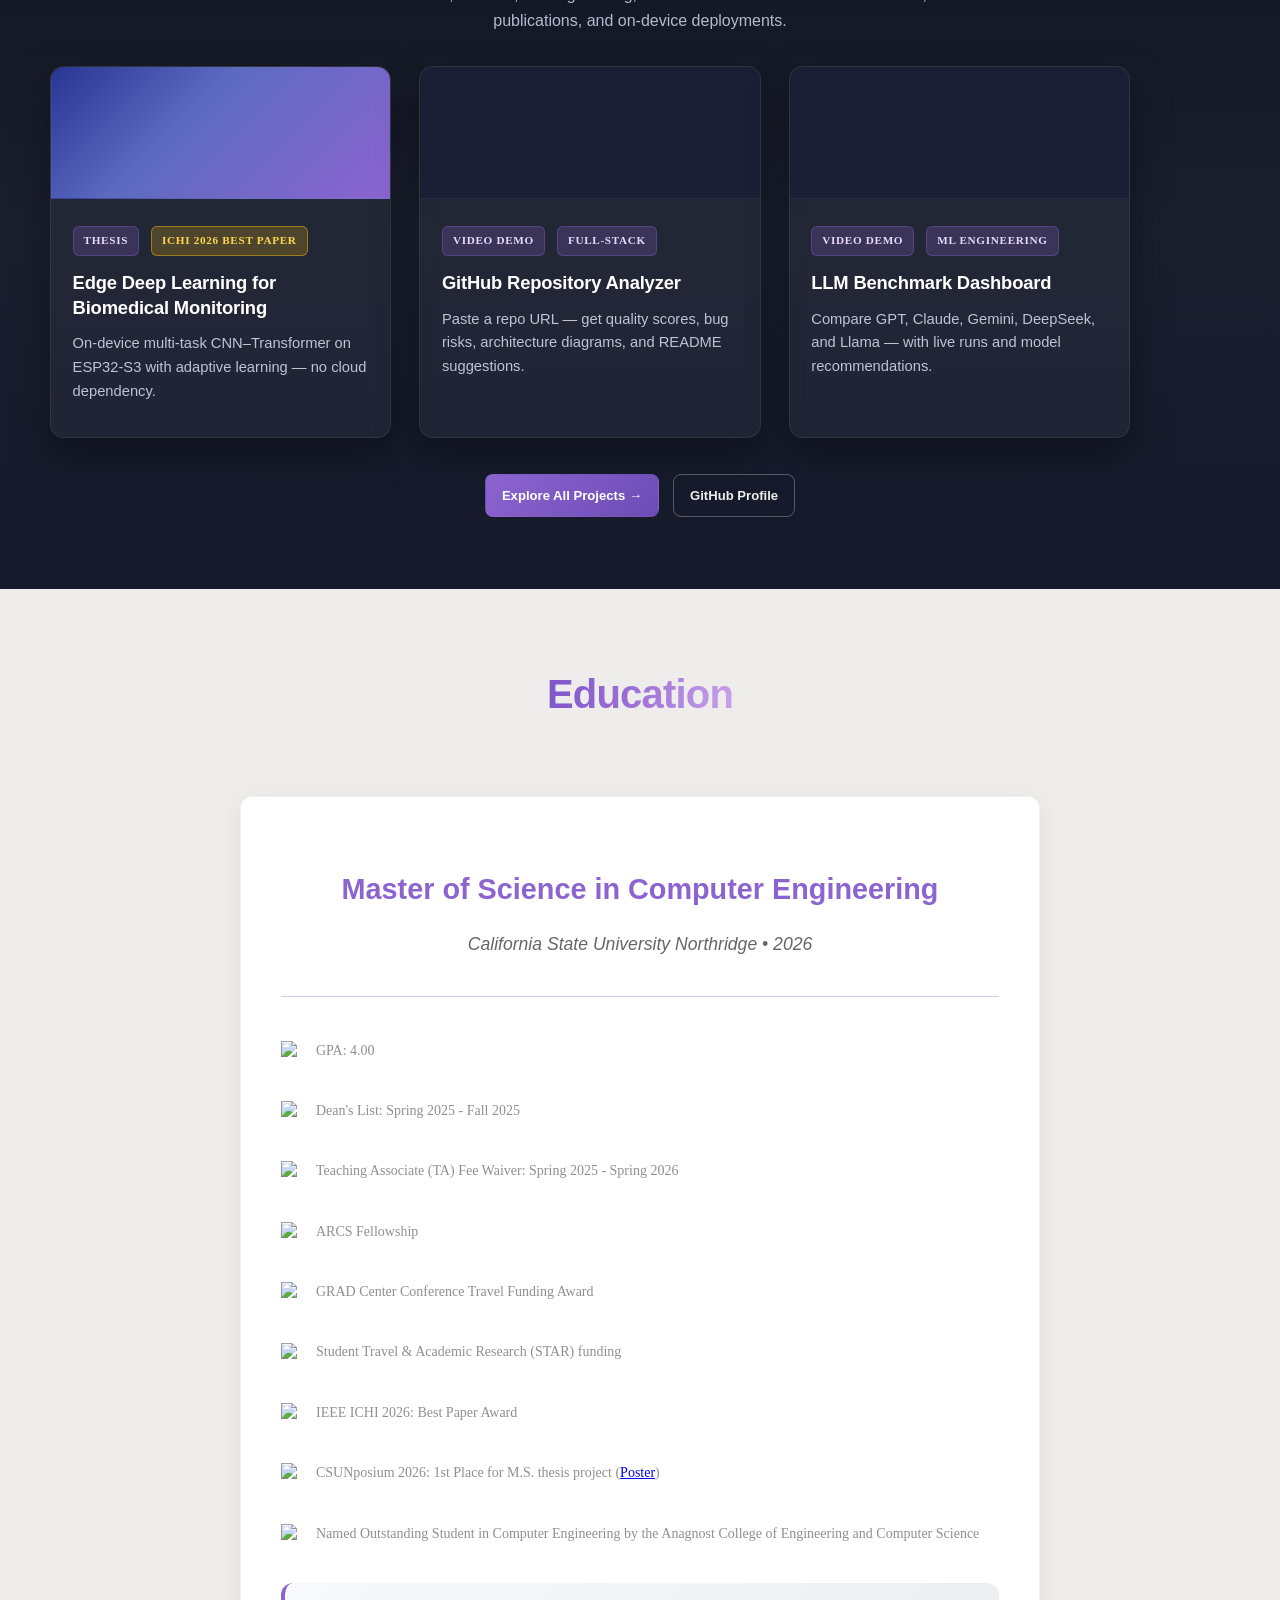
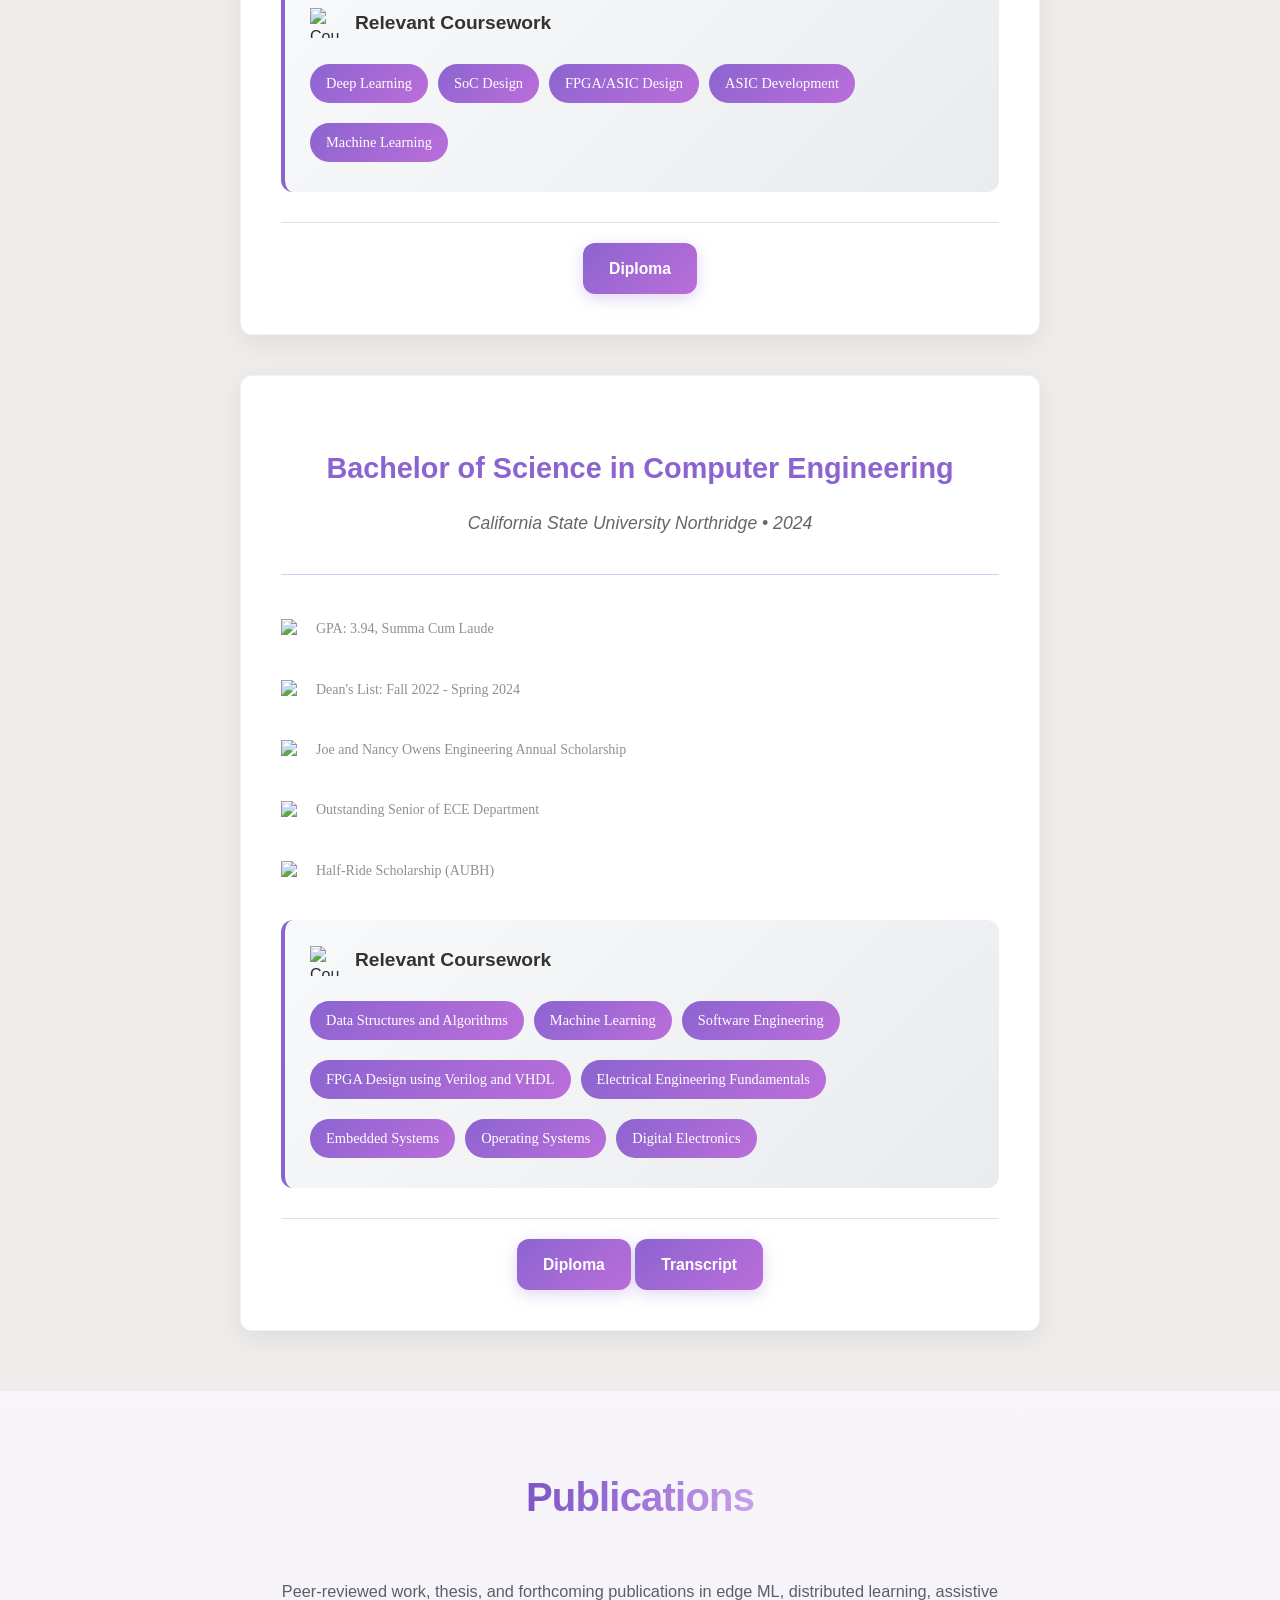
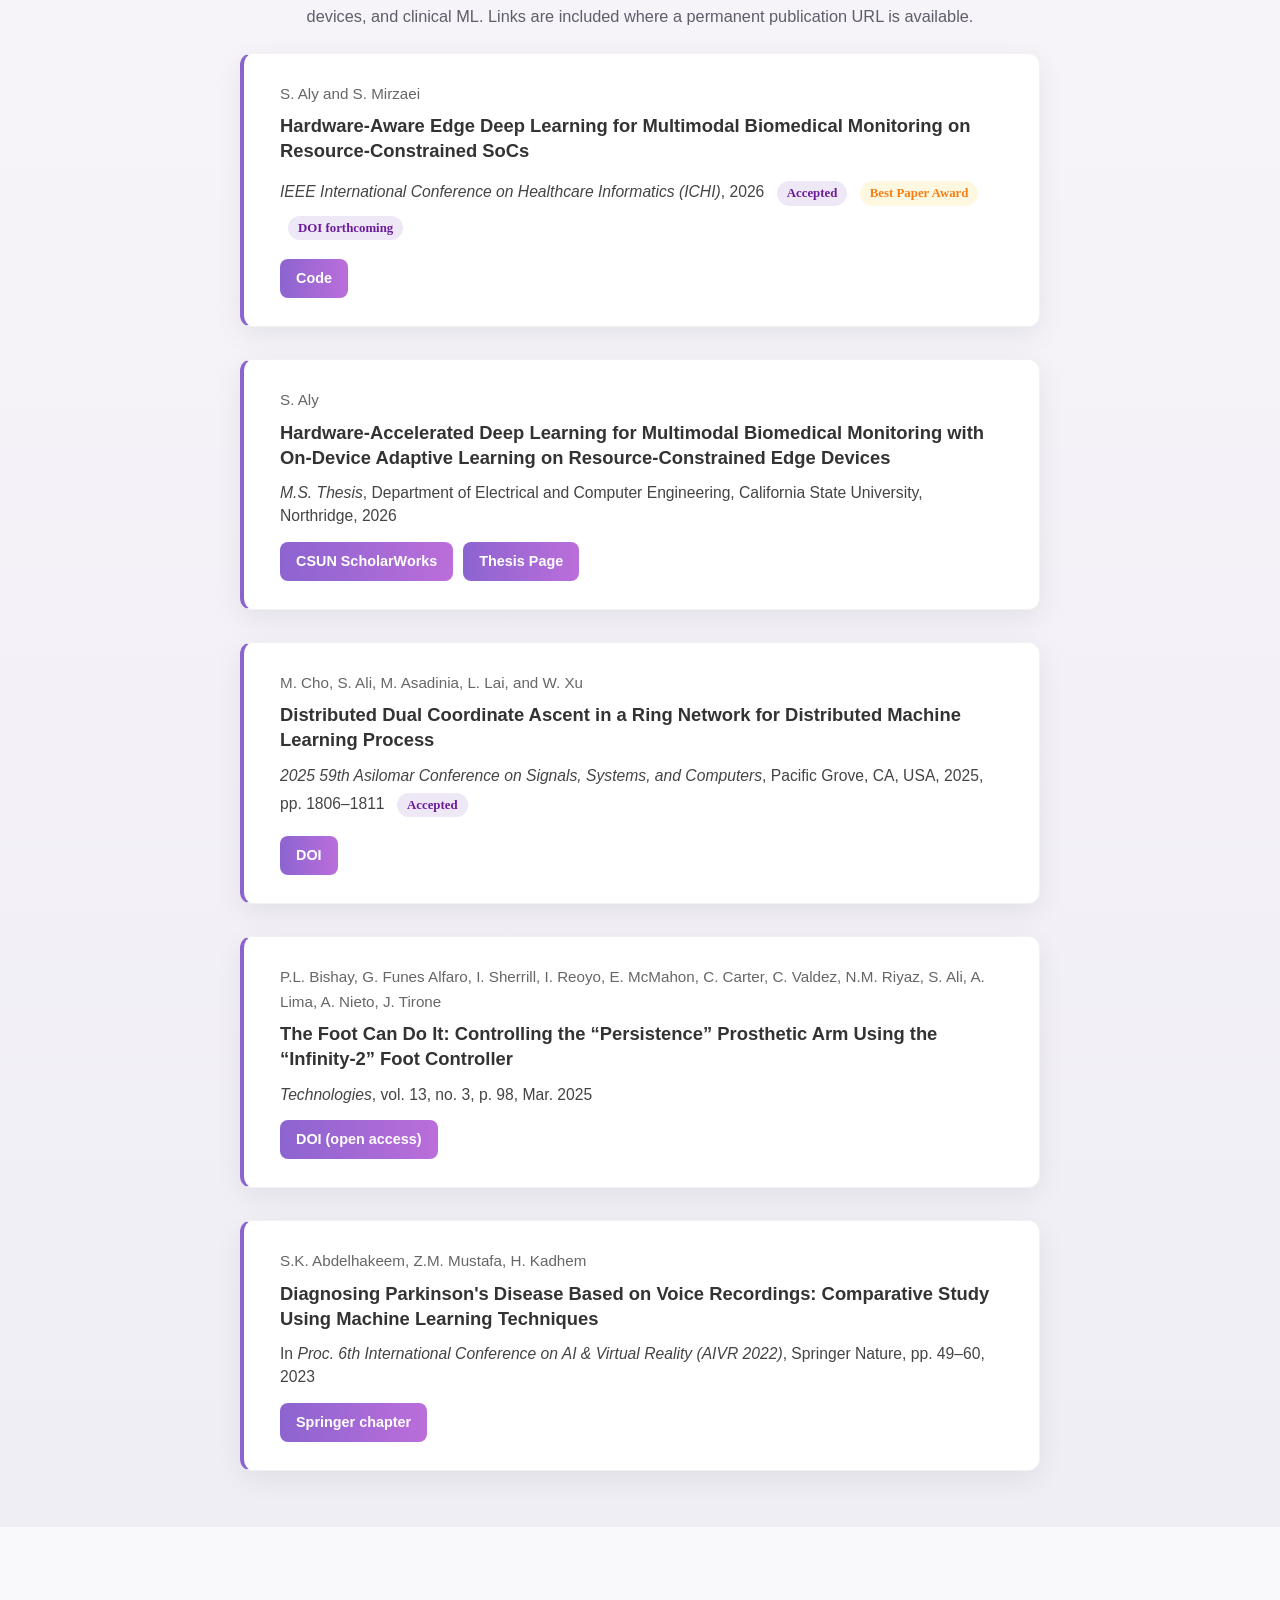
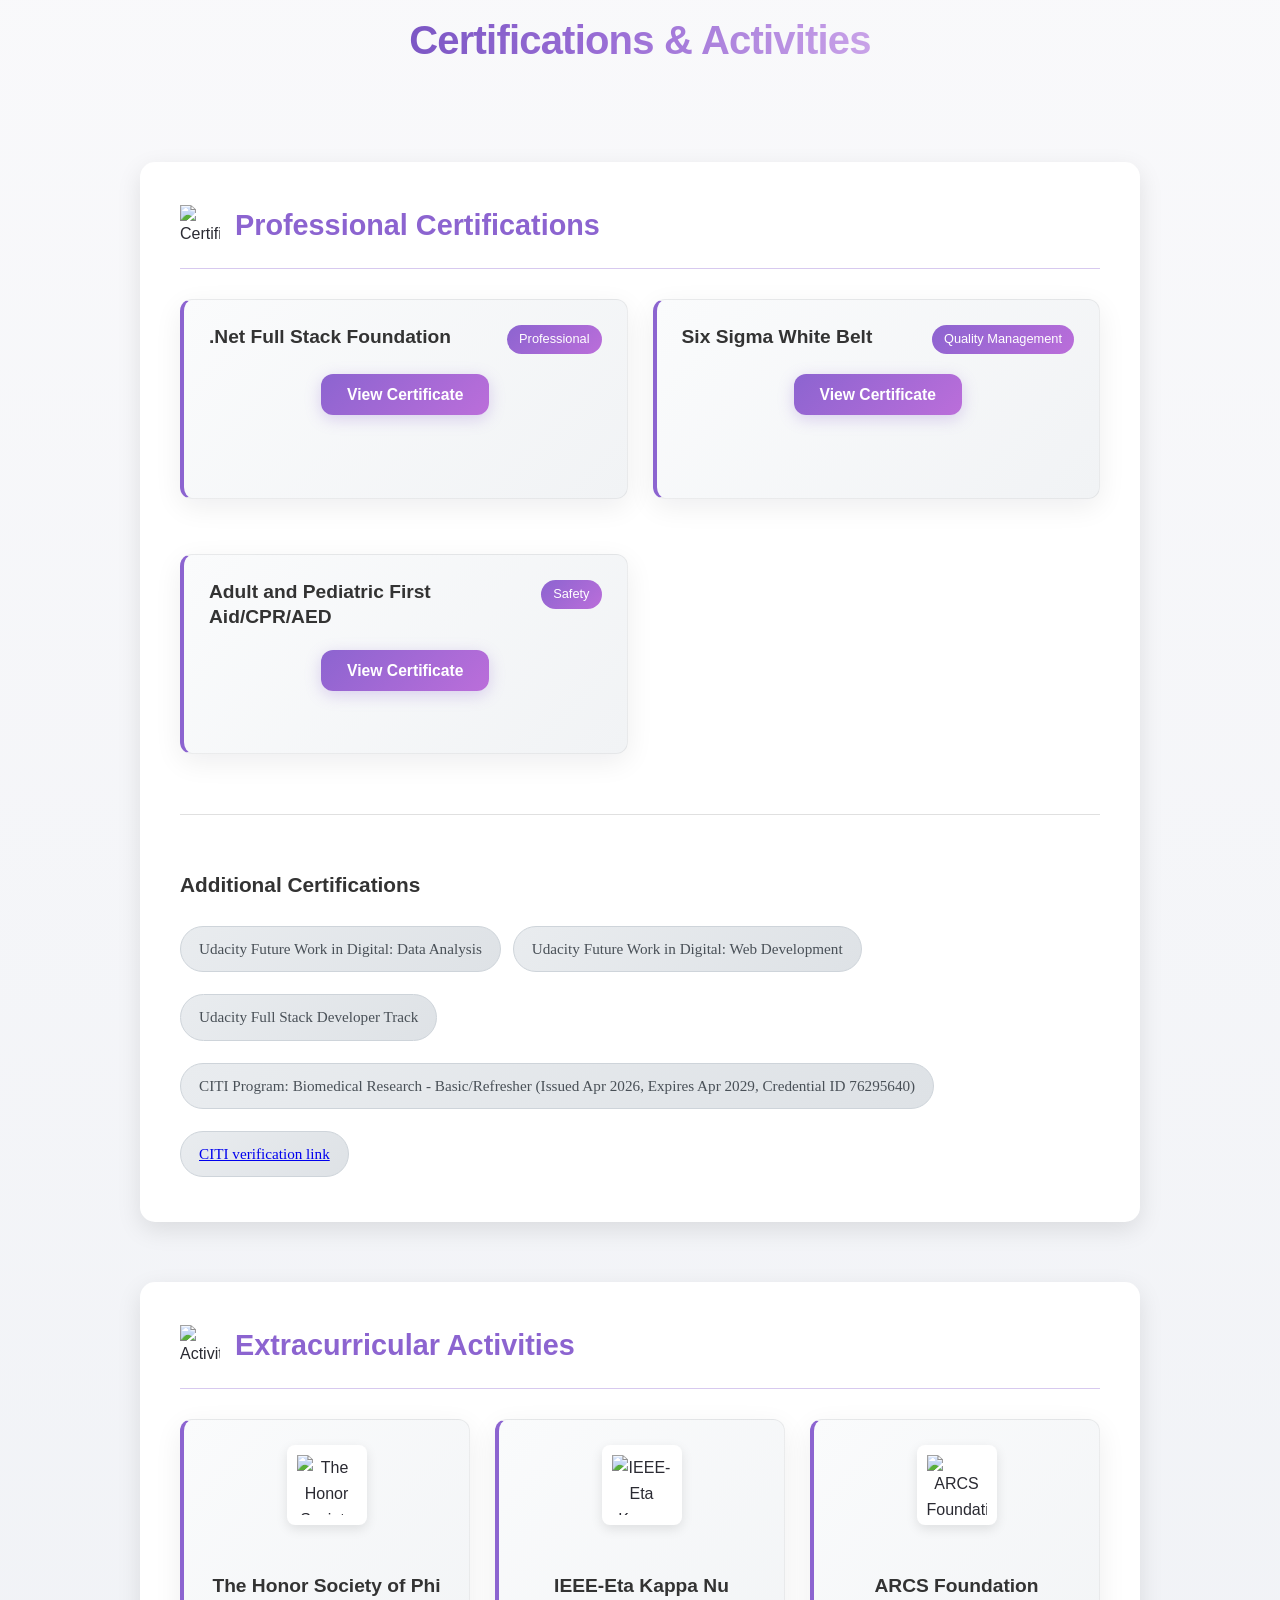
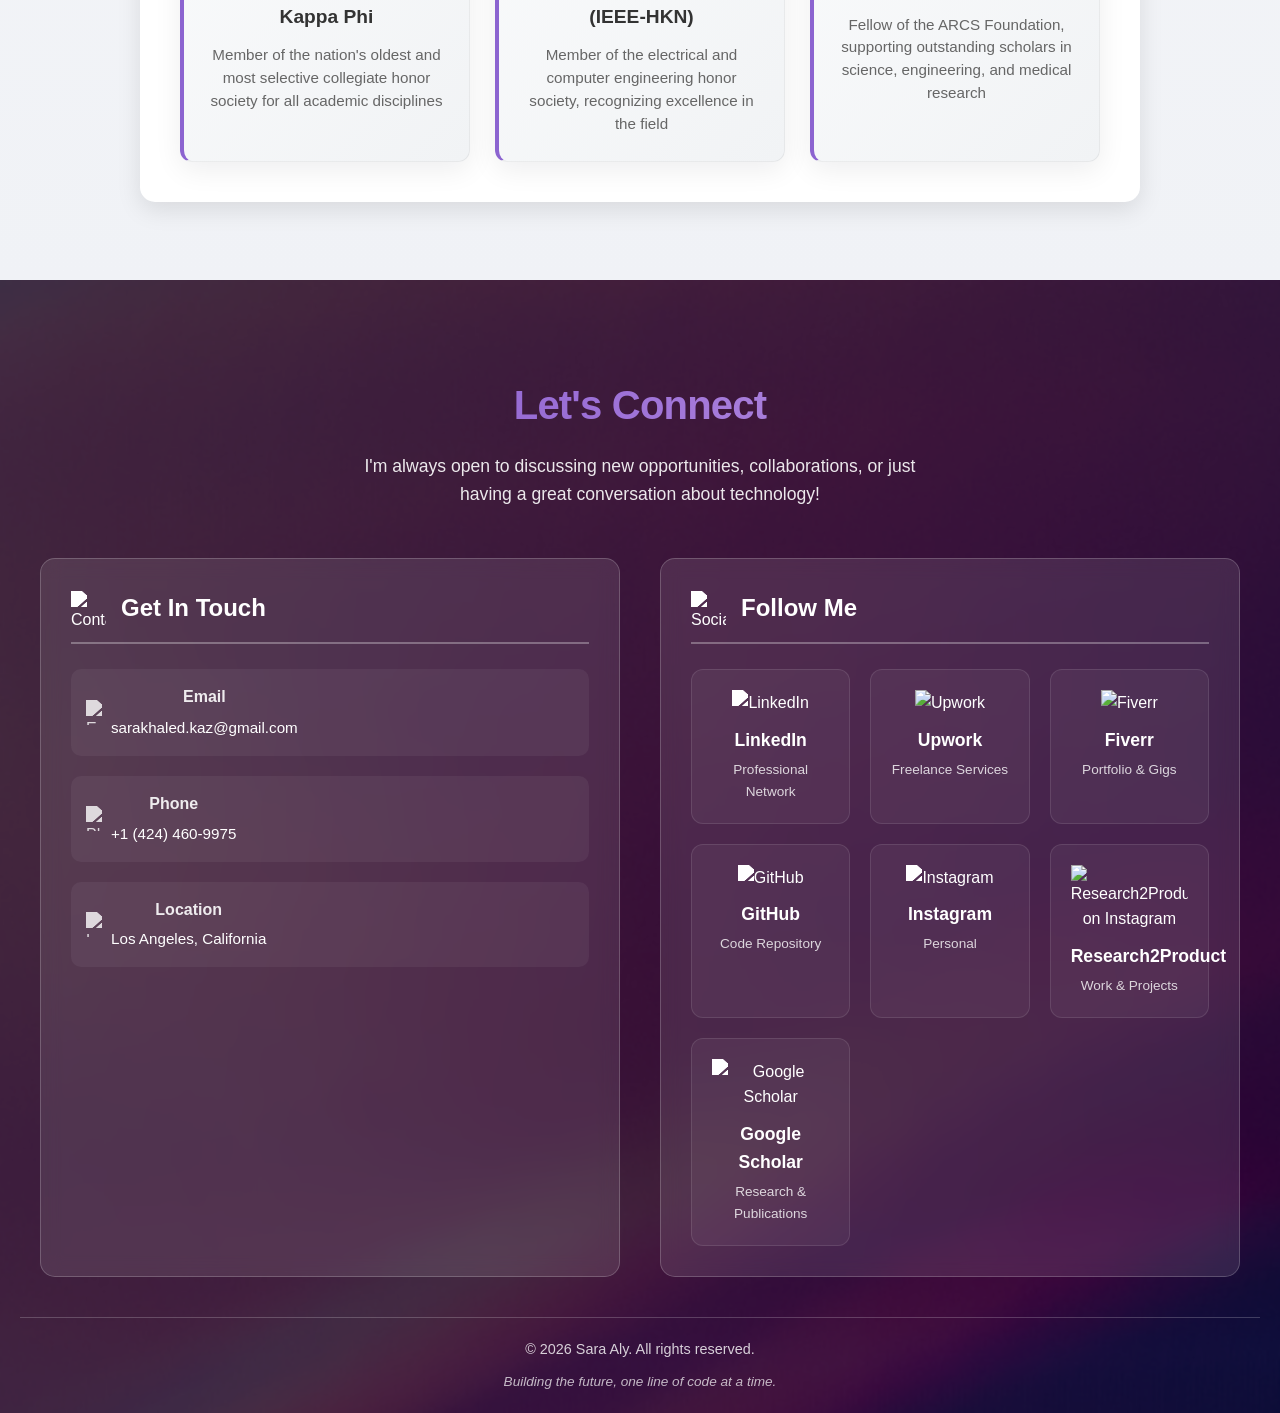
==== commit e4dfb050: "Update: Contact Information" ====
--- a/index.html
+++ b/index.html
@@ -2745,6 +2745,10 @@
         margin-bottom: 10px;
         filter: brightness(0) invert(1);
         transition: transform 0.3s ease;
+      }
+
+      .social-card-content img.social-brand {
+        filter: none;
       }
 
       .social-card:hover .social-card-content img {
@@ -3698,15 +3702,31 @@
           </div>
           
           <div class="social-grid">
-            <a href="https://www.linkedin.com/in/sara-k-aly/" target="_blank" class="social-card" title="LinkedIn">
+            <a href="https://www.linkedin.com/in/sara-k-aly/" target="_blank" rel="noopener" class="social-card" title="LinkedIn">
               <div class="social-card-content">
                 <img src="https://img.icons8.com/?size=80&id=ErvuoIU4kAzh&format=png&color=000000" alt="LinkedIn">
                 <h4>LinkedIn</h4>
                 <p>Professional Network</p>
               </div>
             </a>
+
+            <a href="https://www.upwork.com/freelancers/~01480f0a2bb034a1b4" target="_blank" rel="noopener" class="social-card" title="Upwork">
+              <div class="social-card-content">
+                <img class="social-brand" src="https://img.icons8.com/color/80/upwork.png" alt="Upwork">
+                <h4>Upwork</h4>
+                <p>Freelance Services</p>
+              </div>
+            </a>
+
+            <a href="https://www.fiverr.com/users/sarakhaly/portfolio" target="_blank" rel="noopener" class="social-card" title="Fiverr">
+              <div class="social-card-content">
+                <img class="social-brand" src="https://img.icons8.com/color/80/fiverr.png" alt="Fiverr">
+                <h4>Fiverr</h4>
+                <p>Portfolio &amp; Gigs</p>
+              </div>
+            </a>
             
-            <a href="https://github.com/sara-kaz" target="_blank" class="social-card" title="GitHub">
+            <a href="https://github.com/sara-kaz" target="_blank" rel="noopener" class="social-card" title="GitHub">
               <div class="social-card-content">
                 <img src="https://img.icons8.com/?size=80&id=FOEqu0B3Z17A&format=png&color=000000" alt="GitHub">
                 <h4>GitHub</h4>
@@ -3714,15 +3734,23 @@
               </div>
             </a>
             
-            <a href="https://www.instagram.com/sara.__.kazz/" target="_blank" class="social-card" title="Instagram">
+            <a href="https://www.instagram.com/sara.__.kazz/" target="_blank" rel="noopener" class="social-card" title="Instagram — Personal">
               <div class="social-card-content">
                 <img src="https://img.icons8.com/?size=80&id=HBemF8R43rVx&format=png&color=000000" alt="Instagram">
                 <h4>Instagram</h4>
-                <p>Personal Updates</p>
+                <p>Personal</p>
+              </div>
+            </a>
+
+            <a href="https://www.instagram.com/research2product.ai/" target="_blank" rel="noopener" class="social-card" title="Instagram — Research2Product">
+              <div class="social-card-content">
+                <img class="social-brand" src="https://img.icons8.com/color/80/instagram-new.png" alt="Research2Product on Instagram">
+                <h4>Research2Product</h4>
+                <p>Work &amp; Projects</p>
               </div>
             </a>
             
-            <a href="https://scholar.google.com/citations?user=BLwhe4IAAAAJ&hl=en" target="_blank" class="social-card" title="Google Scholar">
+            <a href="https://scholar.google.com/citations?user=BLwhe4IAAAAJ&hl=en" target="_blank" rel="noopener" class="social-card" title="Google Scholar">
               <div class="social-card-content">
                 <img src="https://img.icons8.com/?size=80&id=KHBsYEIMZ6qt&format=png&color=000000" alt="Google Scholar">
                 <h4>Google Scholar</h4>
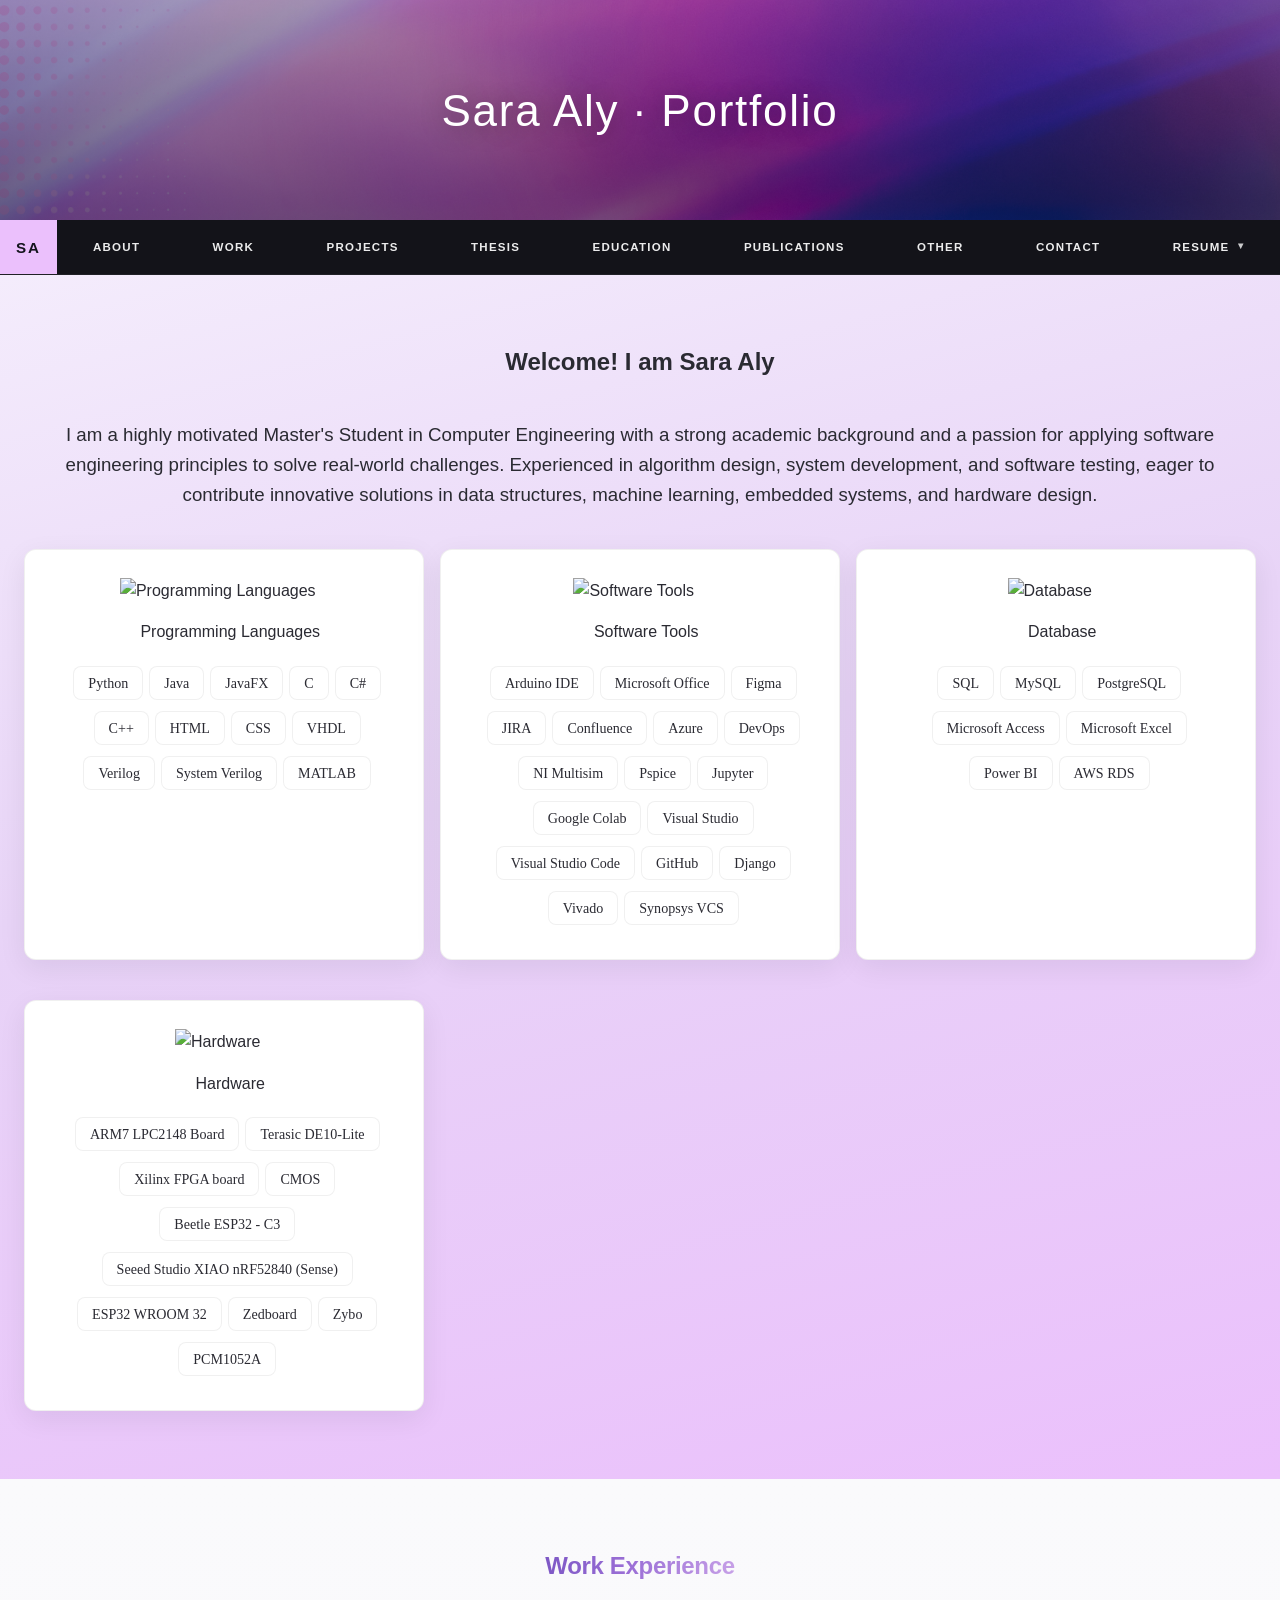
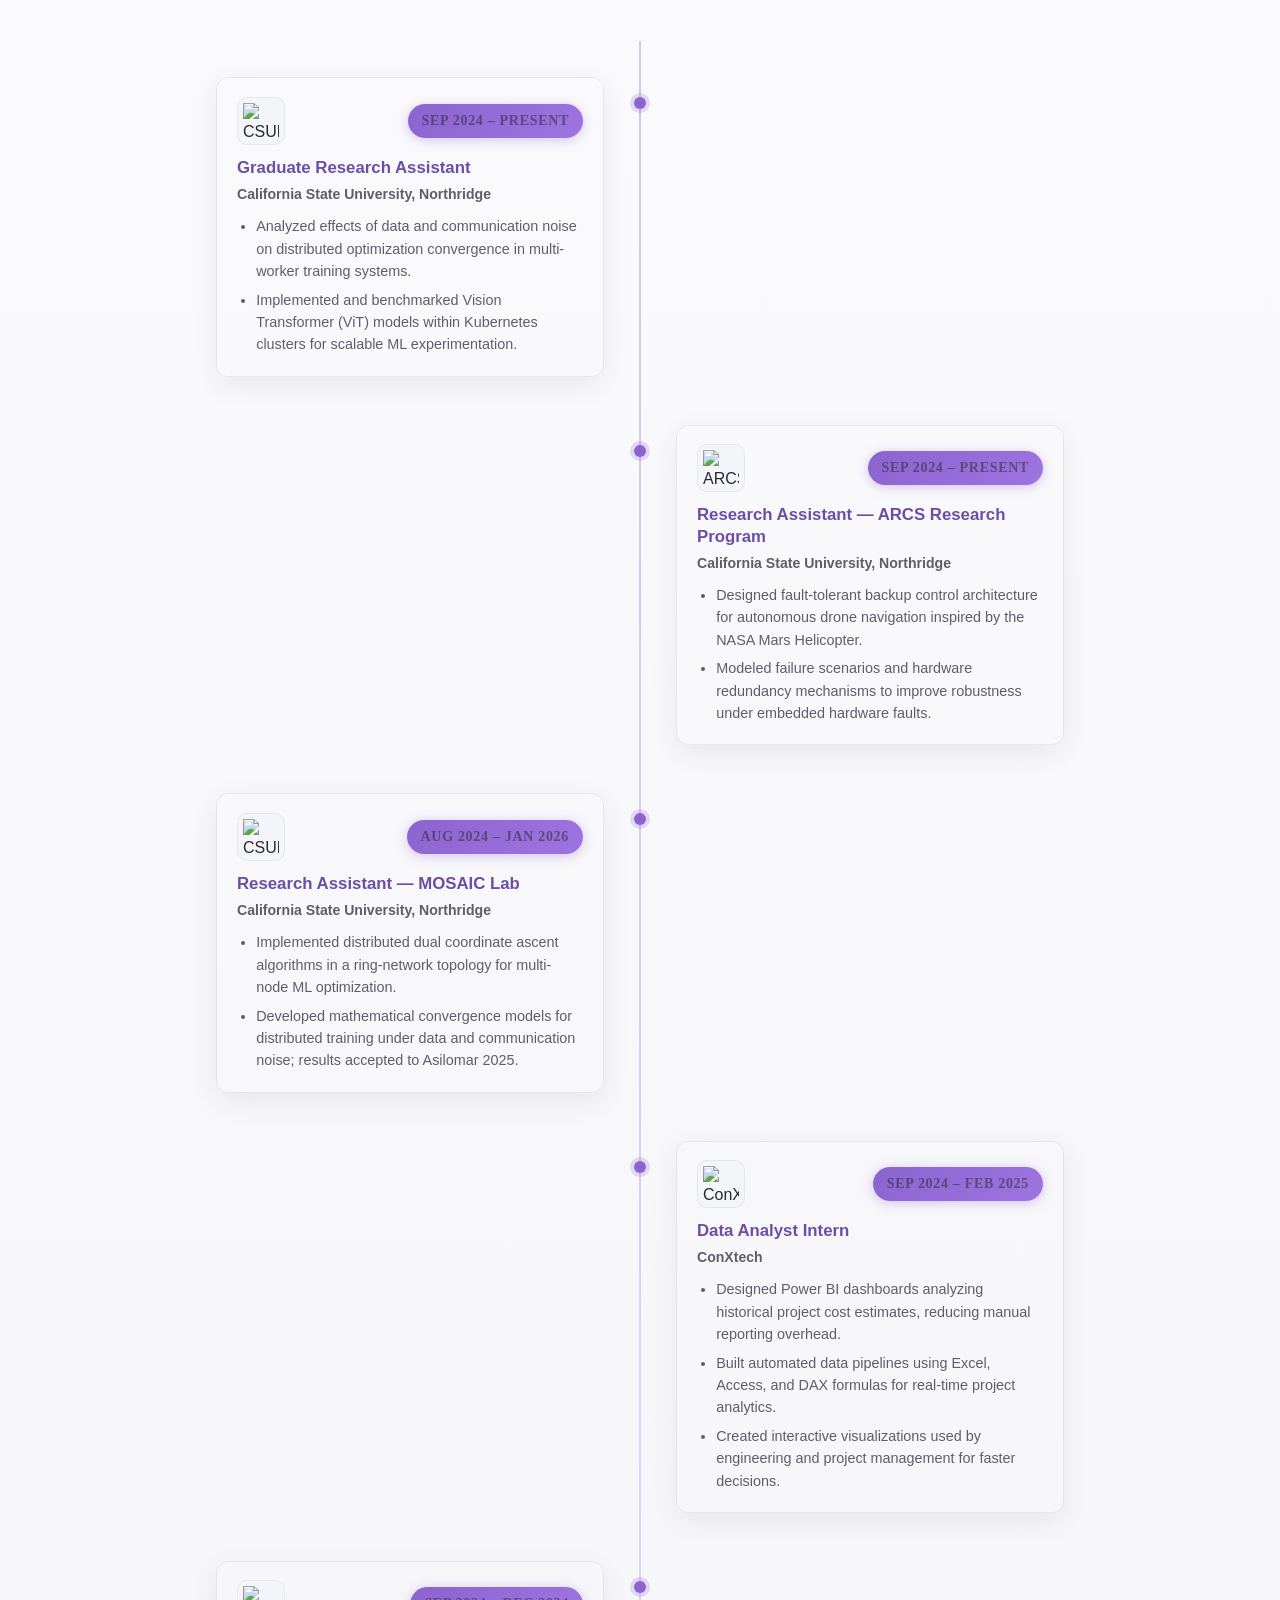
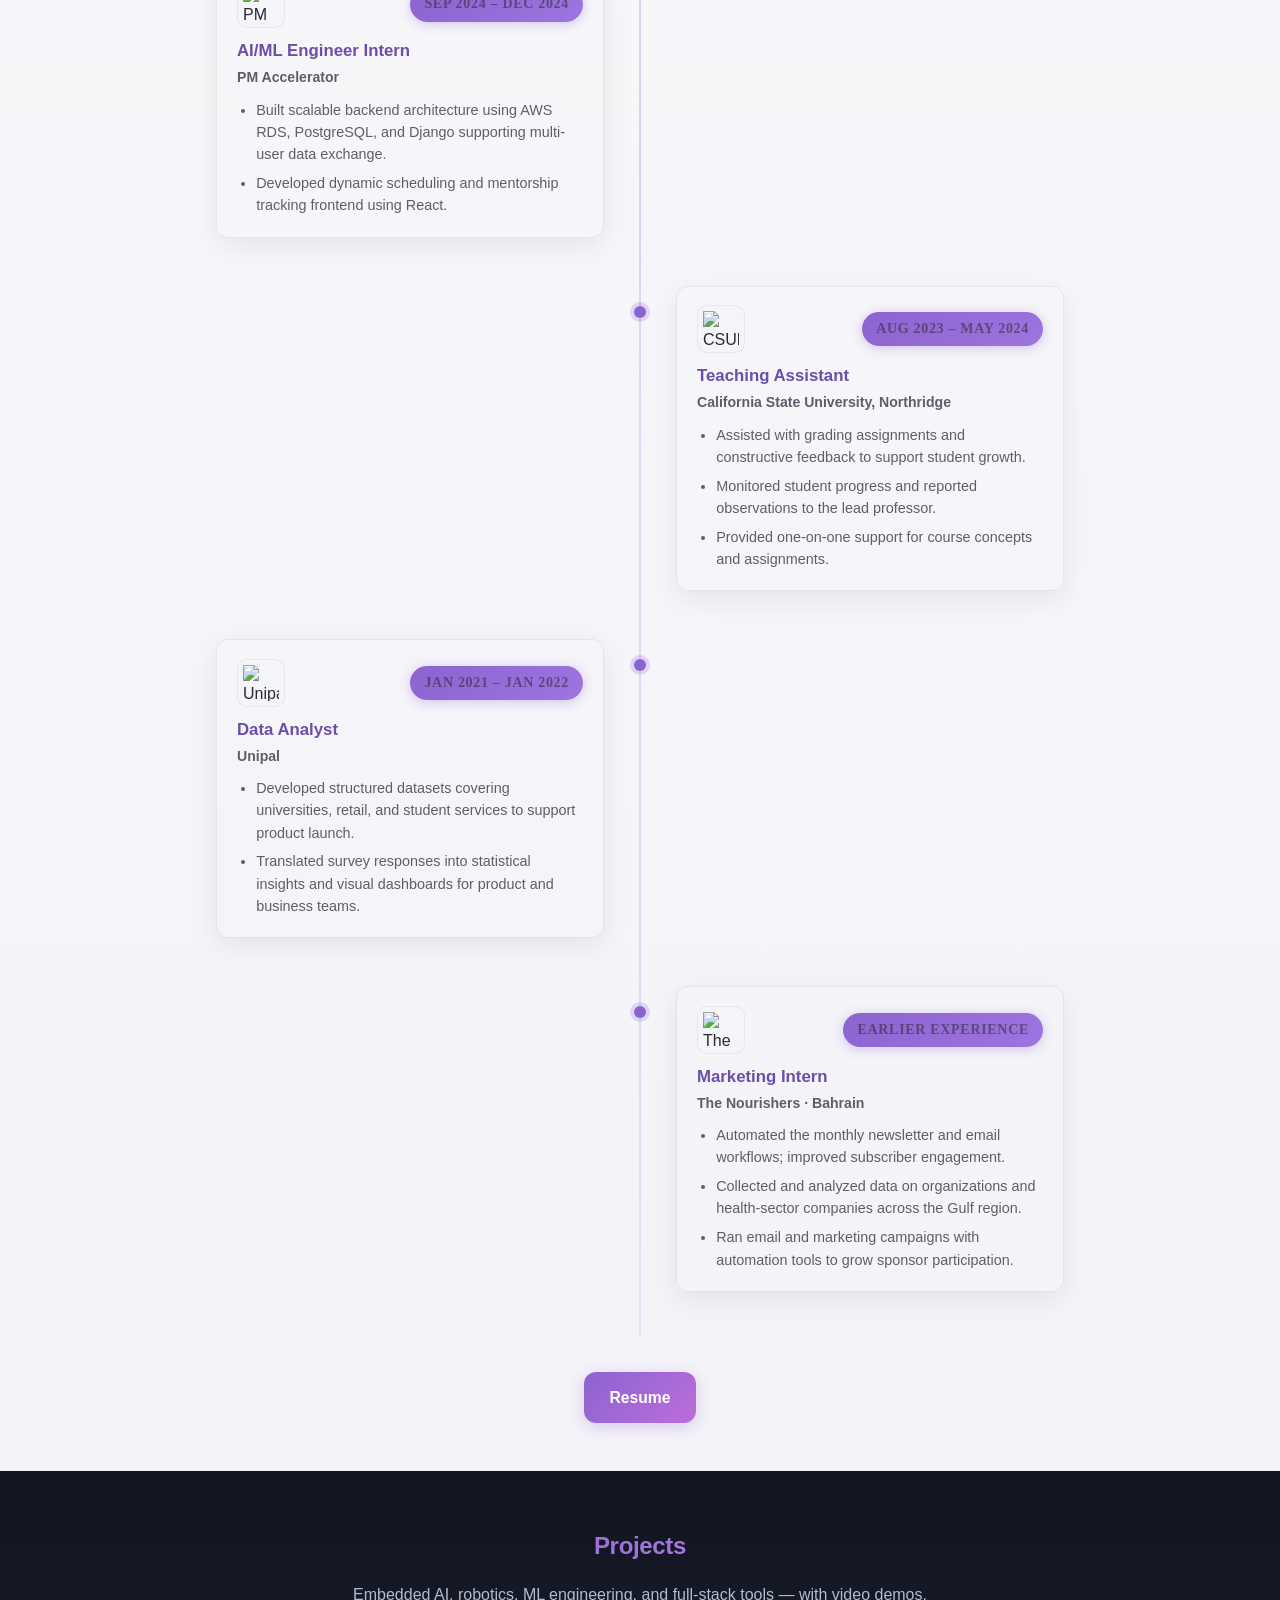
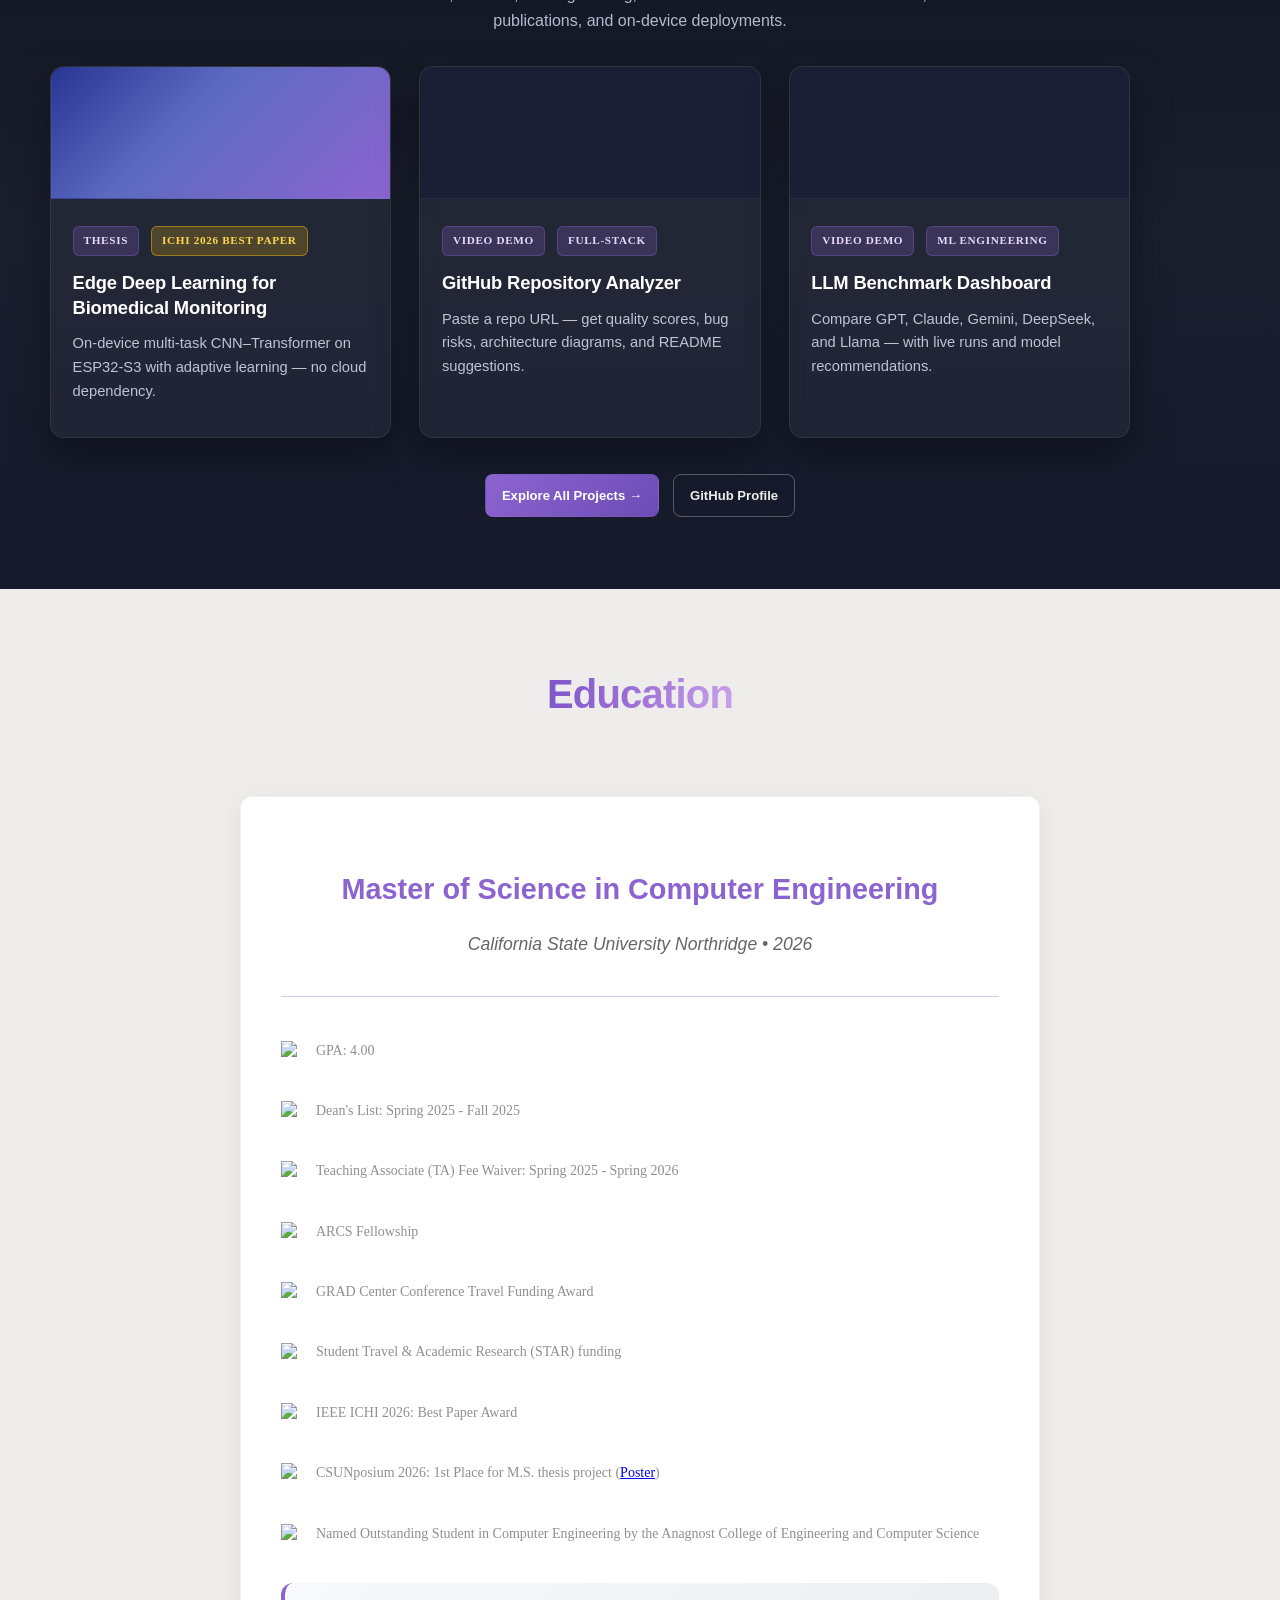
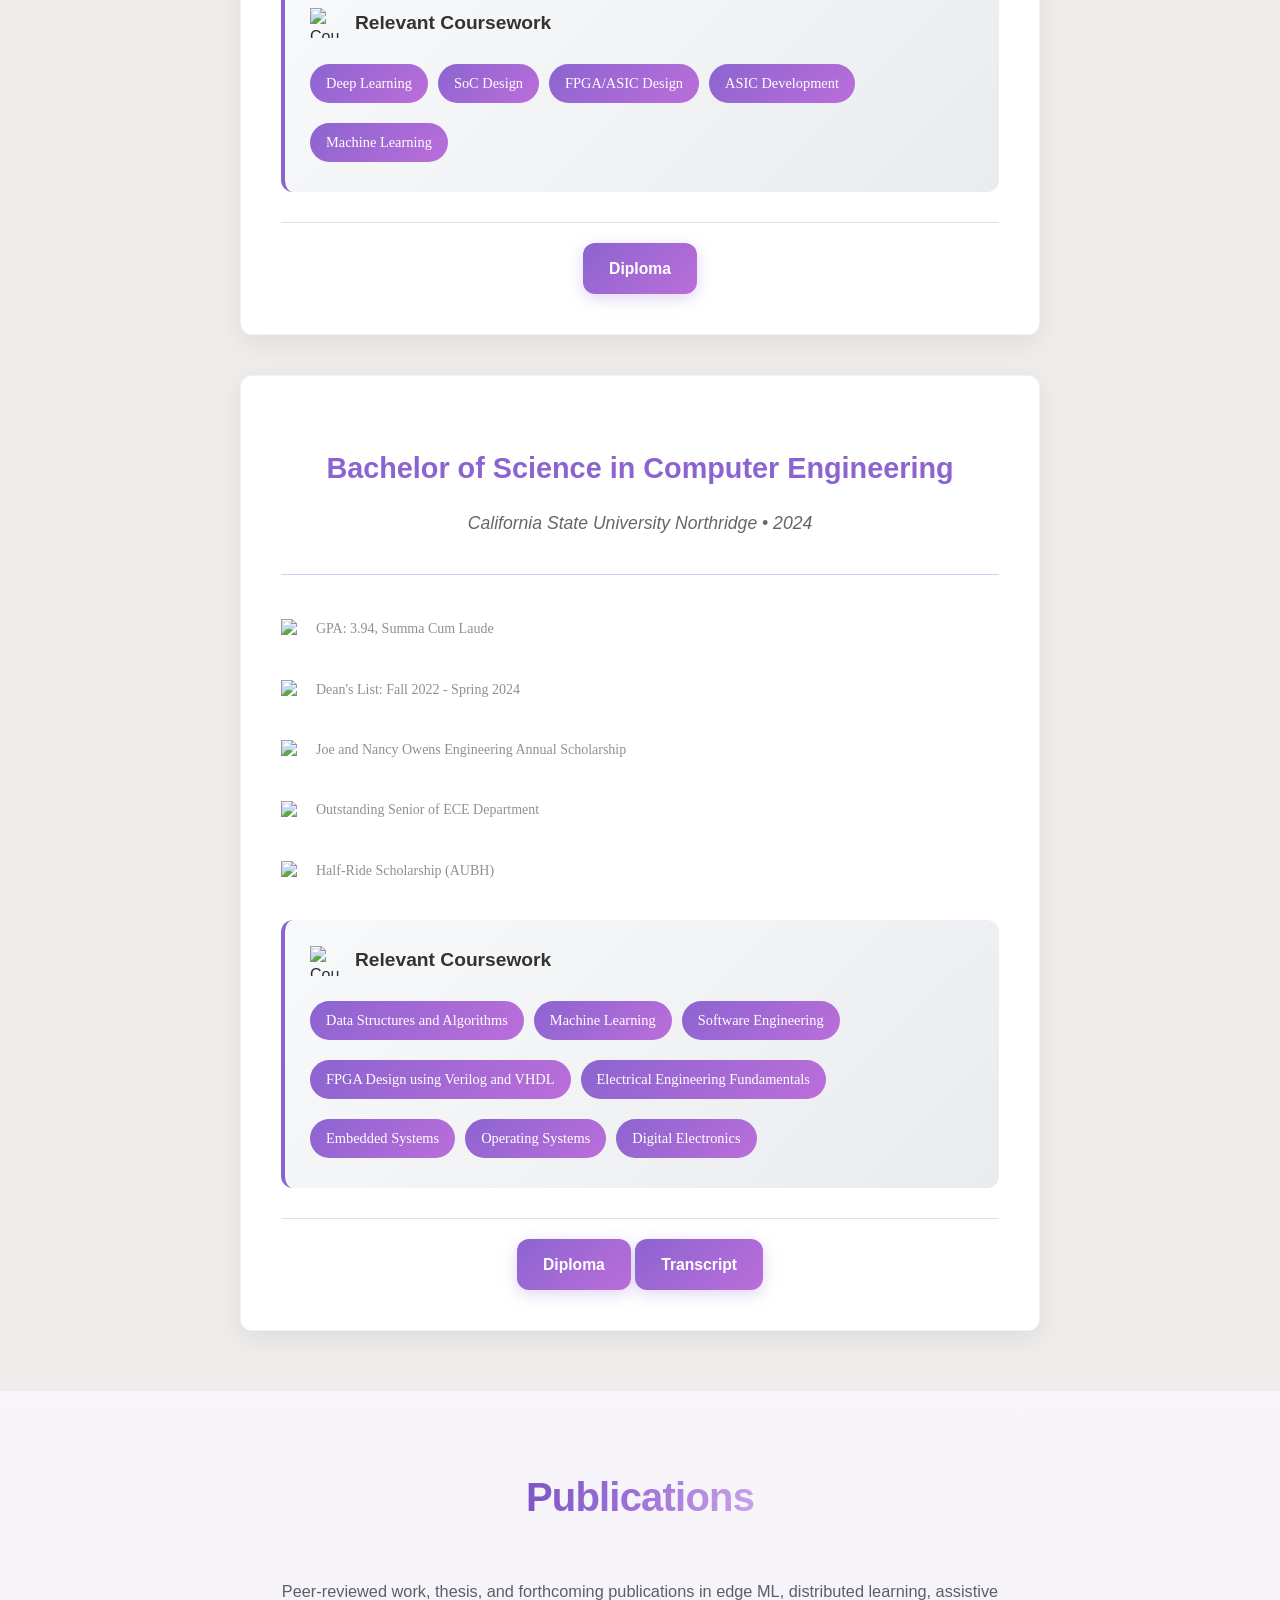
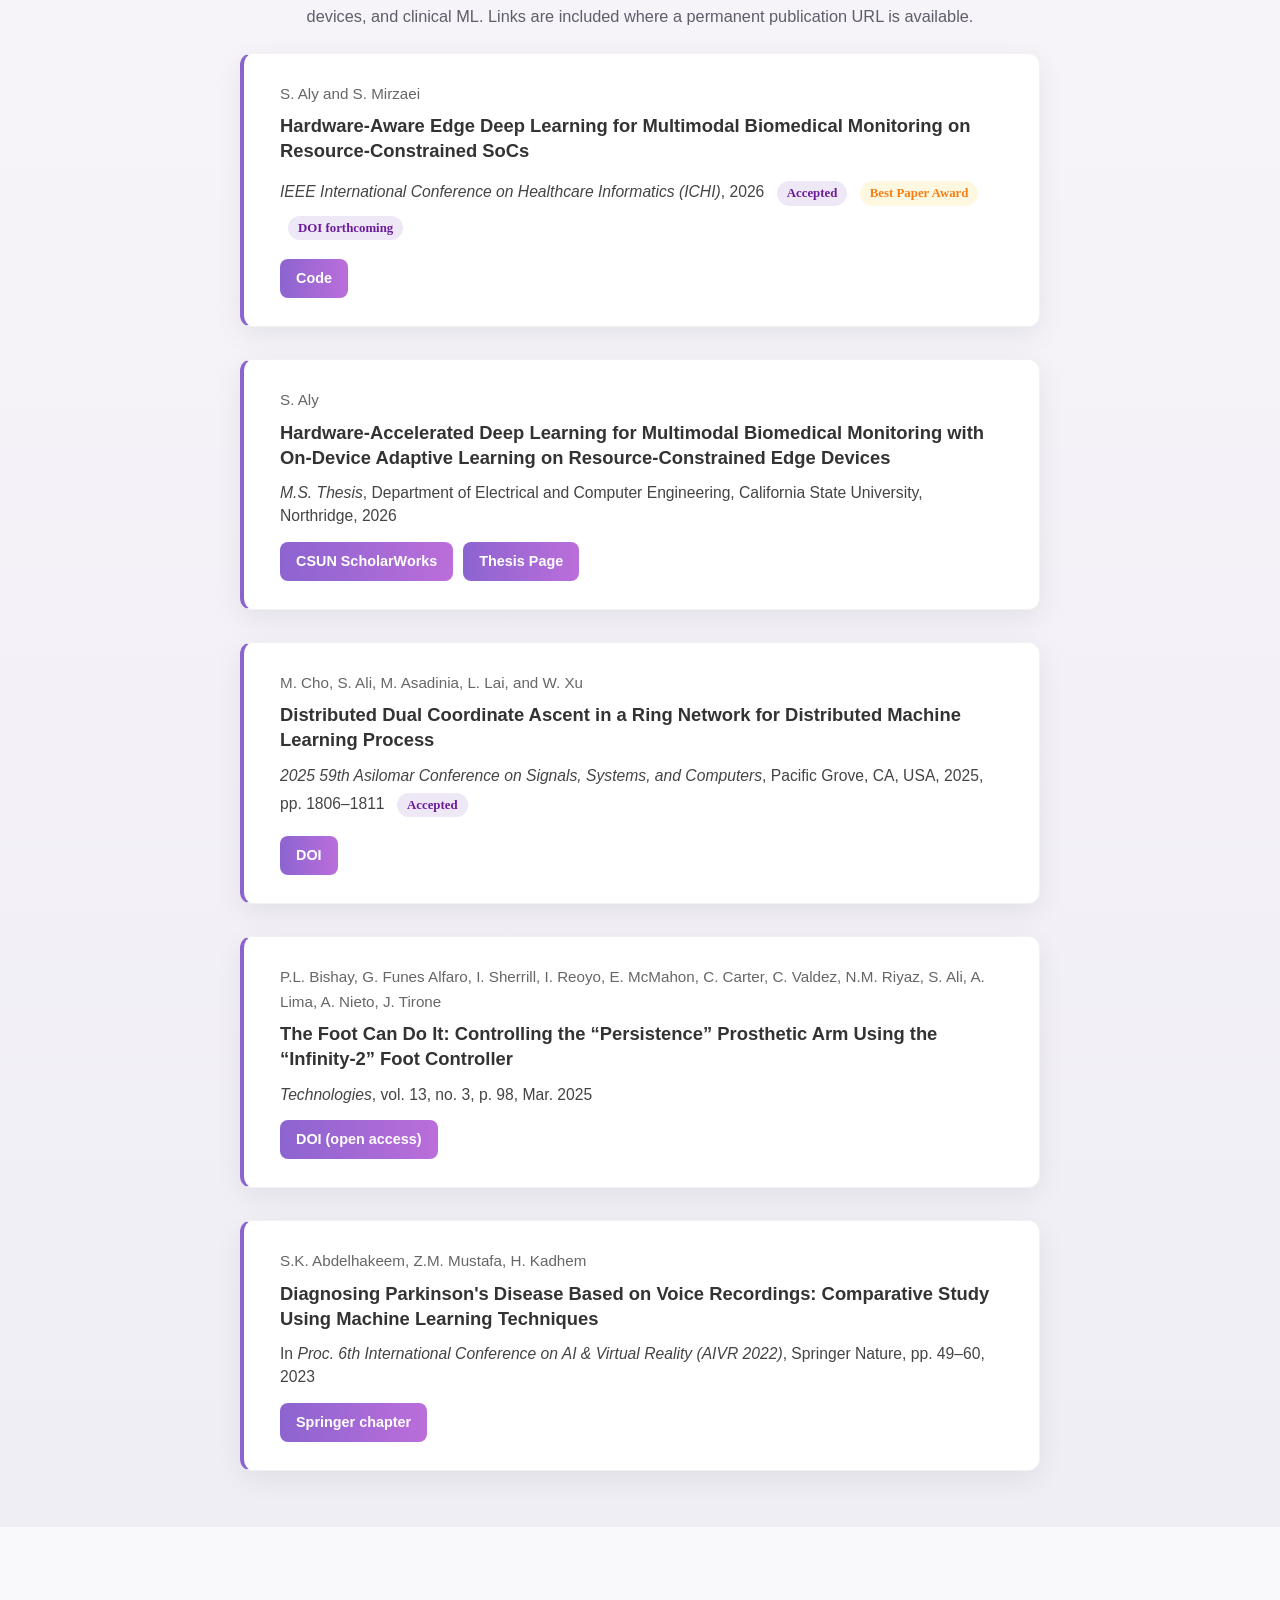
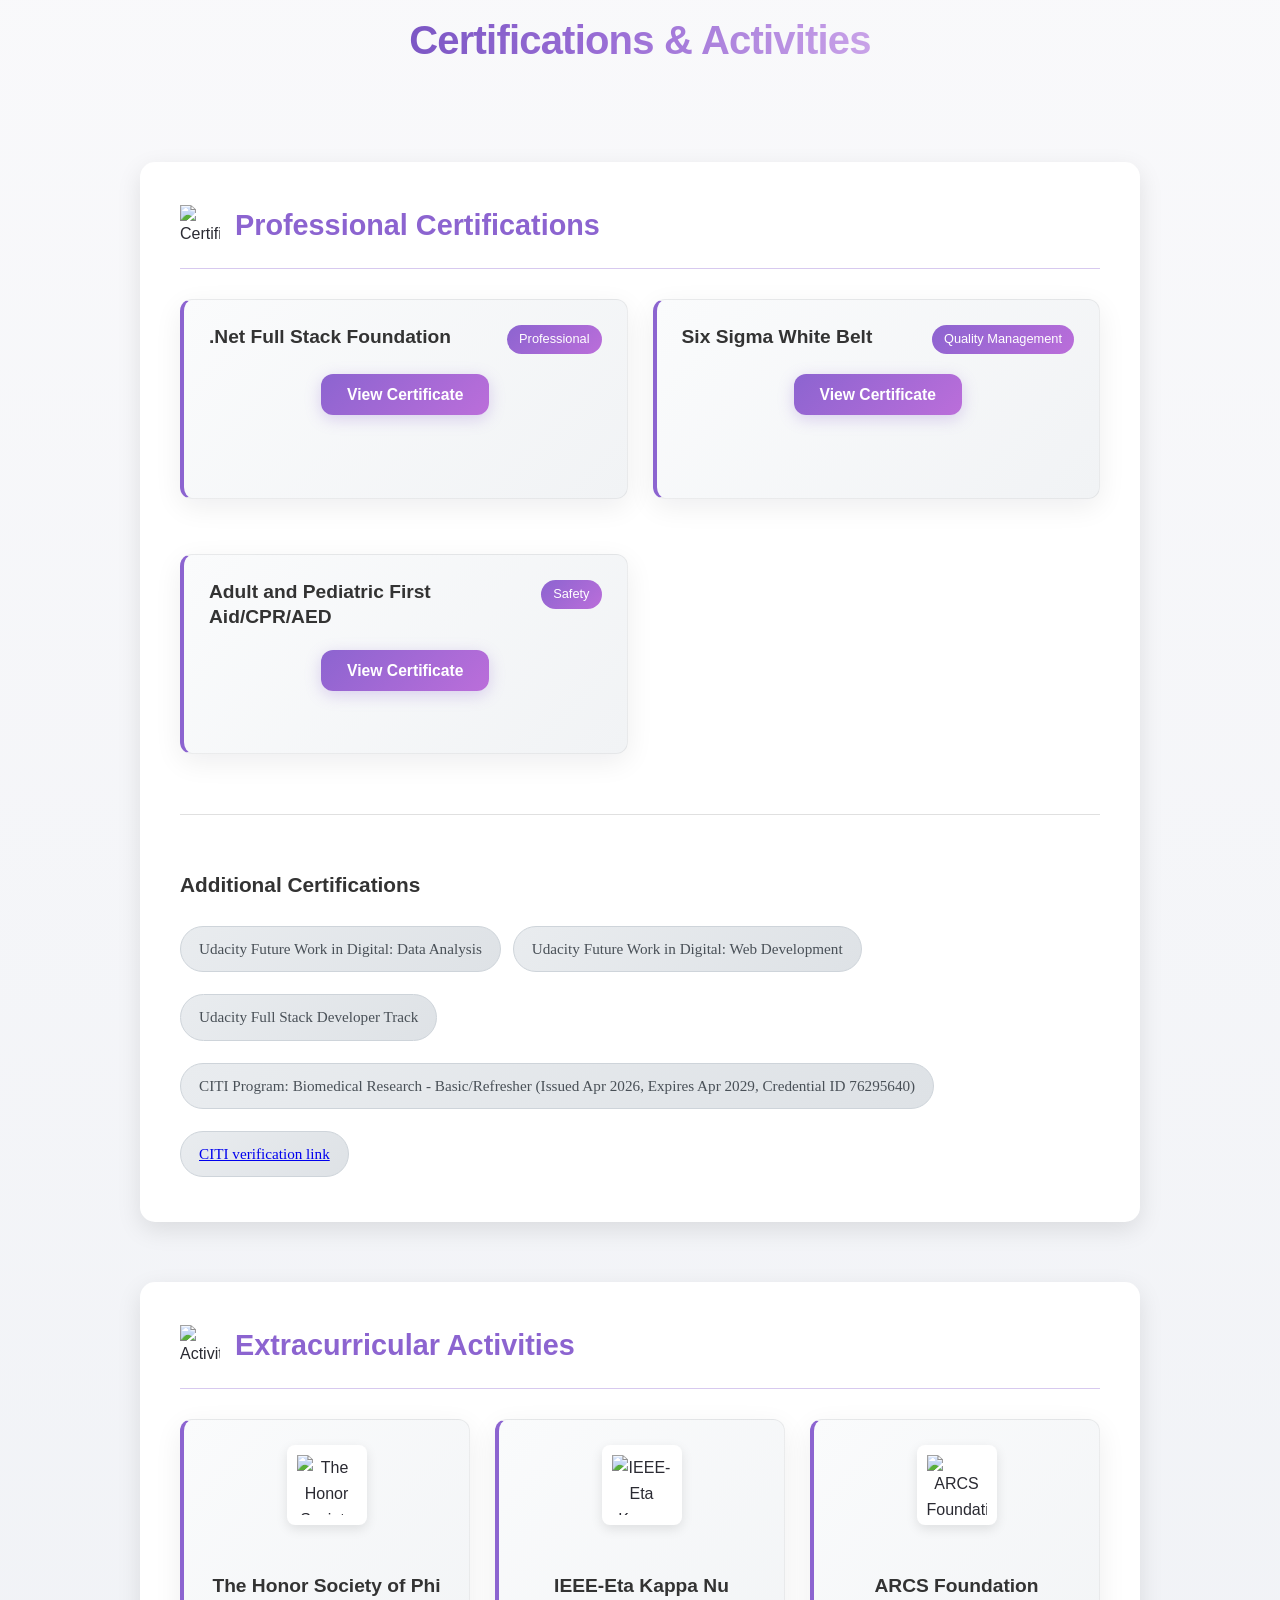
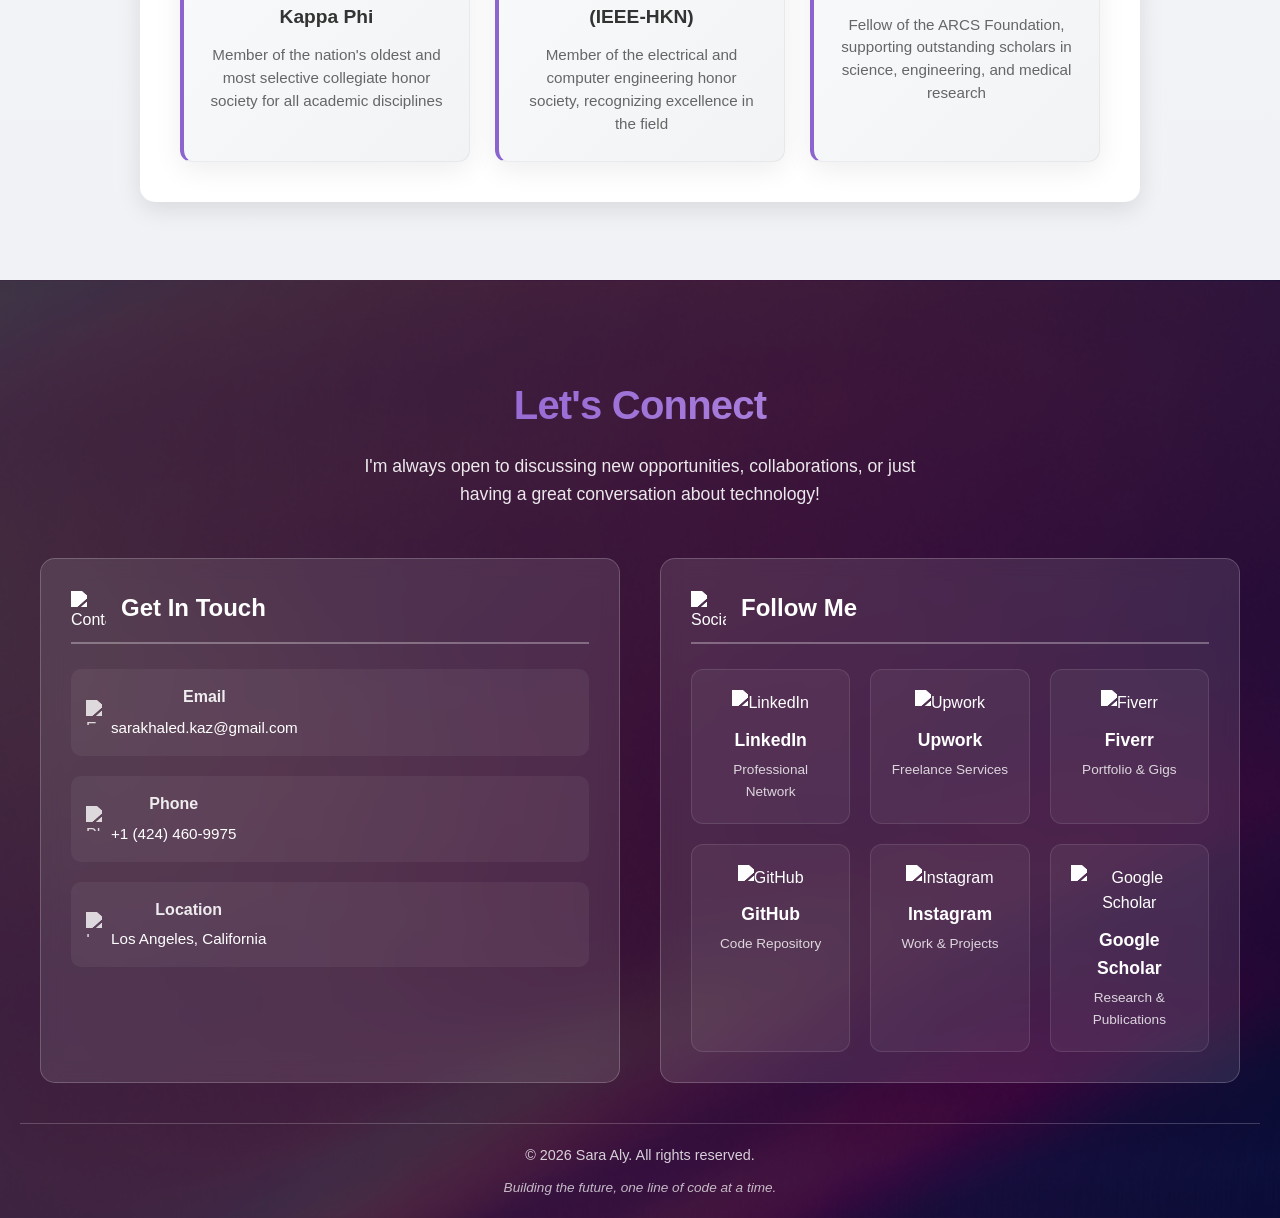
==== commit 1b74e6ca: "Update: Social Media" ====
--- a/index.html
+++ b/index.html
@@ -2745,10 +2745,6 @@
         margin-bottom: 10px;
         filter: brightness(0) invert(1);
         transition: transform 0.3s ease;
-      }
-
-      .social-card-content img.social-brand {
-        filter: none;
       }
 
       .social-card:hover .social-card-content img {
@@ -3712,7 +3708,7 @@
 
             <a href="https://www.upwork.com/freelancers/~01480f0a2bb034a1b4" target="_blank" rel="noopener" class="social-card" title="Upwork">
               <div class="social-card-content">
-                <img class="social-brand" src="https://img.icons8.com/color/80/upwork.png" alt="Upwork">
+                <img src="https://img.icons8.com/?size=80&id=fF39hkEhFlir&format=png&color=000000" alt="Upwork">
                 <h4>Upwork</h4>
                 <p>Freelance Services</p>
               </div>
@@ -3720,7 +3716,7 @@
 
             <a href="https://www.fiverr.com/users/sarakhaly/portfolio" target="_blank" rel="noopener" class="social-card" title="Fiverr">
               <div class="social-card-content">
-                <img class="social-brand" src="https://img.icons8.com/color/80/fiverr.png" alt="Fiverr">
+                <img src="https://img.icons8.com/?size=80&id=a2bDUitpXGnO&format=png&color=000000" alt="Fiverr">
                 <h4>Fiverr</h4>
                 <p>Portfolio &amp; Gigs</p>
               </div>
@@ -3734,18 +3730,10 @@
               </div>
             </a>
             
-            <a href="https://www.instagram.com/sara.__.kazz/" target="_blank" rel="noopener" class="social-card" title="Instagram — Personal">
+            <a href="https://www.instagram.com/research2product.ai/" target="_blank" rel="noopener" class="social-card" title="Instagram">
               <div class="social-card-content">
                 <img src="https://img.icons8.com/?size=80&id=HBemF8R43rVx&format=png&color=000000" alt="Instagram">
                 <h4>Instagram</h4>
-                <p>Personal</p>
-              </div>
-            </a>
-
-            <a href="https://www.instagram.com/research2product.ai/" target="_blank" rel="noopener" class="social-card" title="Instagram — Research2Product">
-              <div class="social-card-content">
-                <img class="social-brand" src="https://img.icons8.com/color/80/instagram-new.png" alt="Research2Product on Instagram">
-                <h4>Research2Product</h4>
                 <p>Work &amp; Projects</p>
               </div>
             </a>
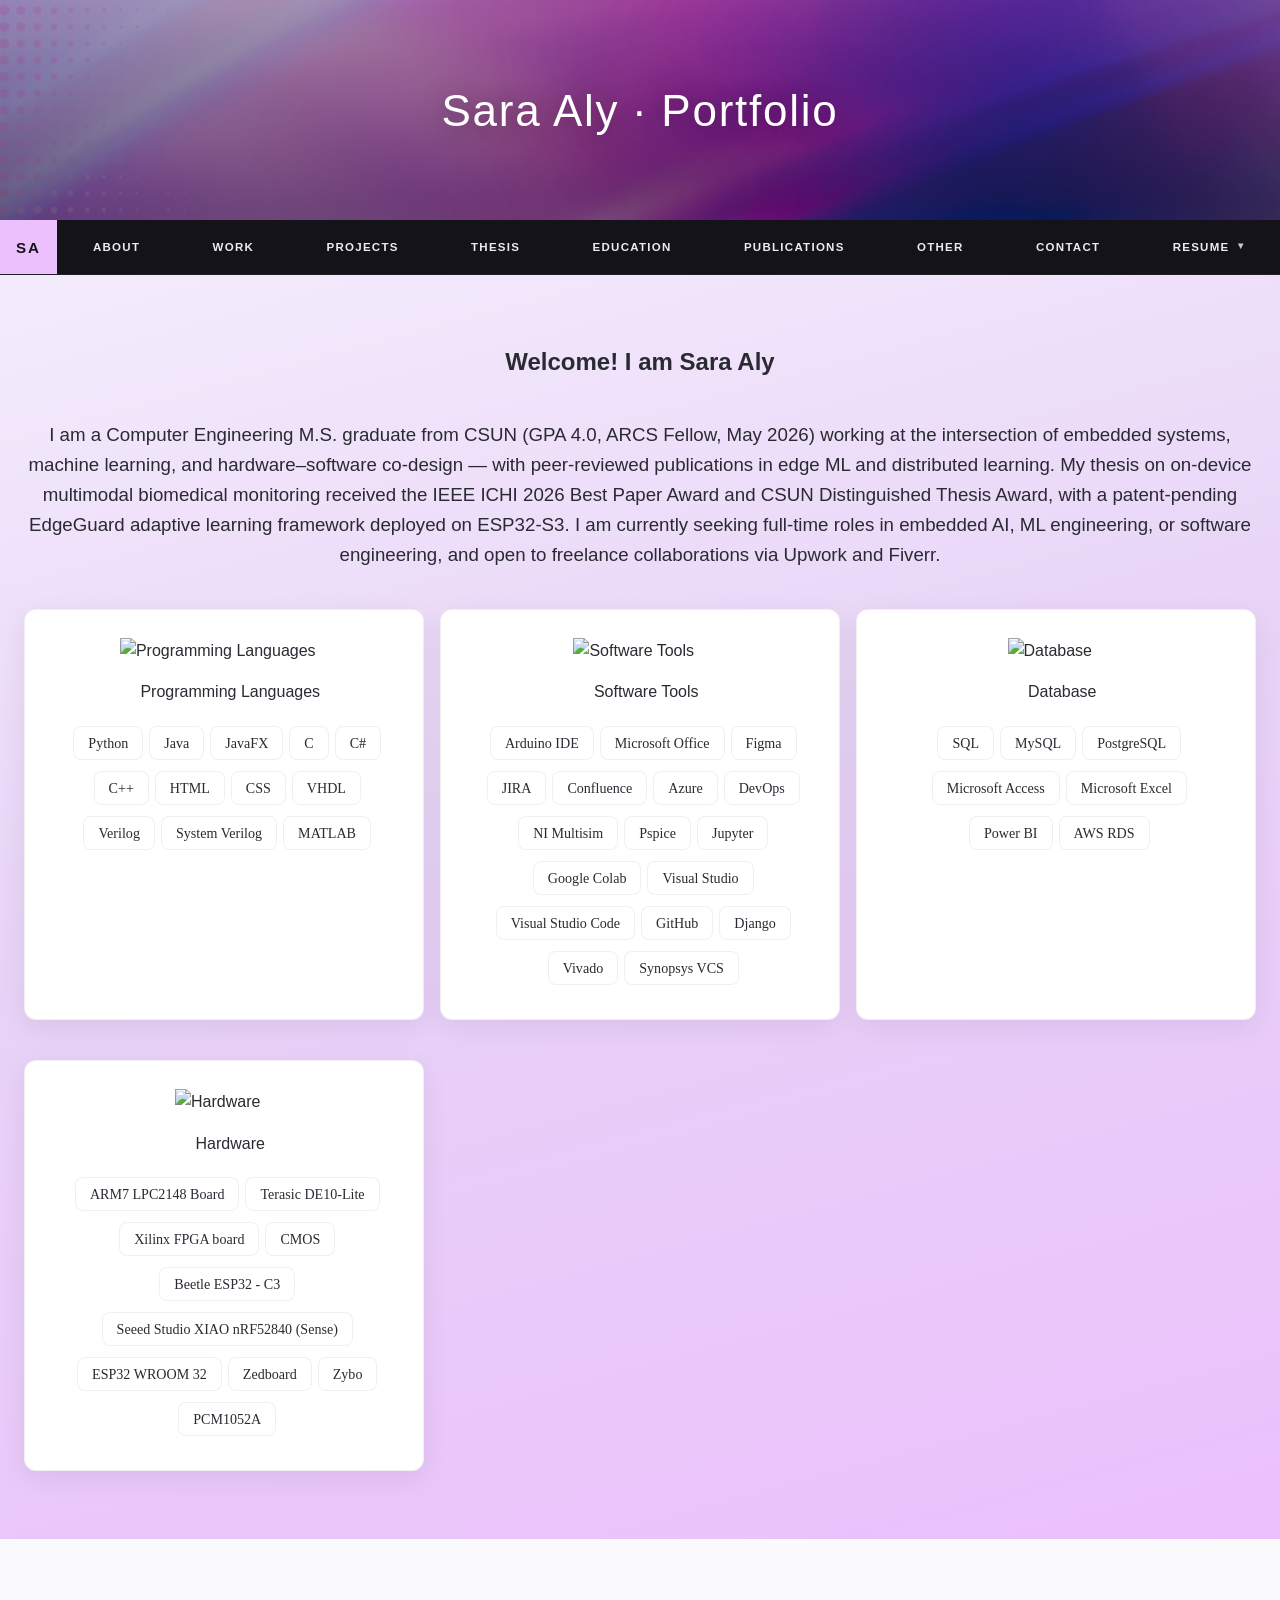
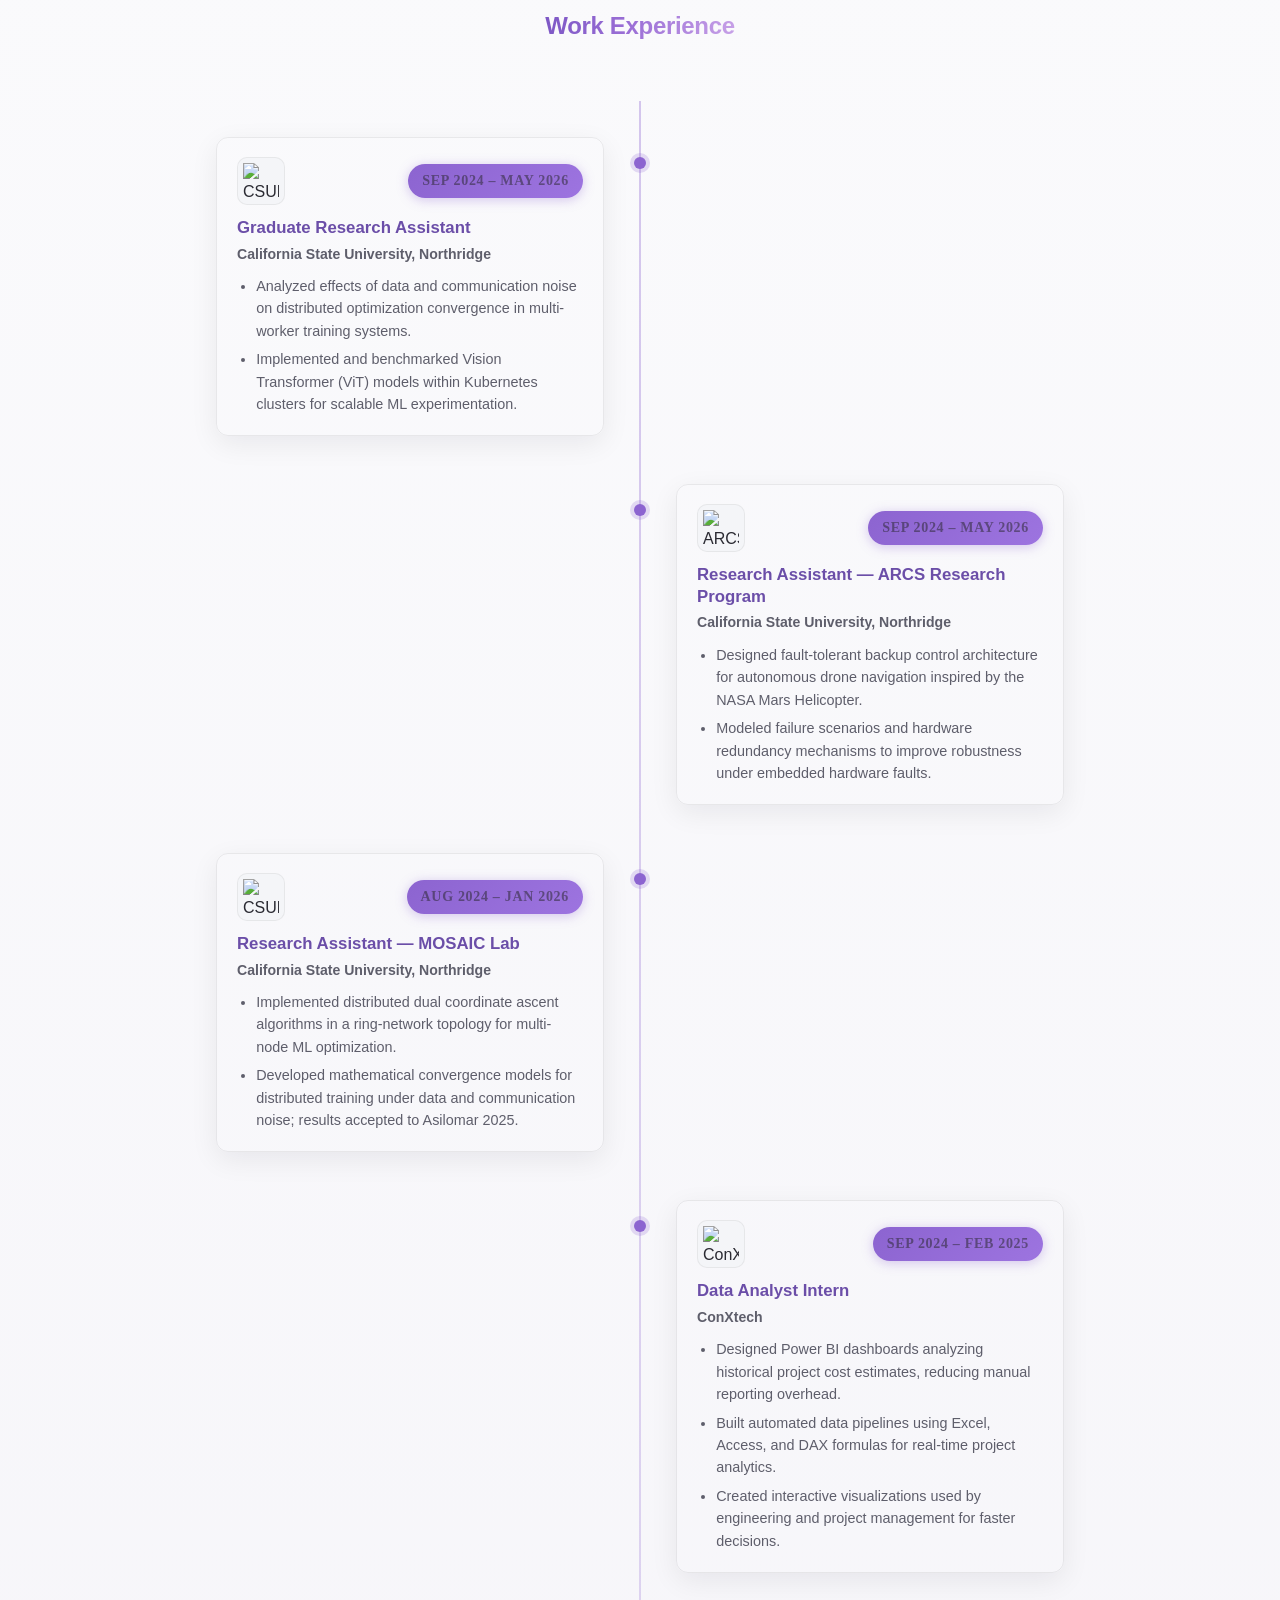
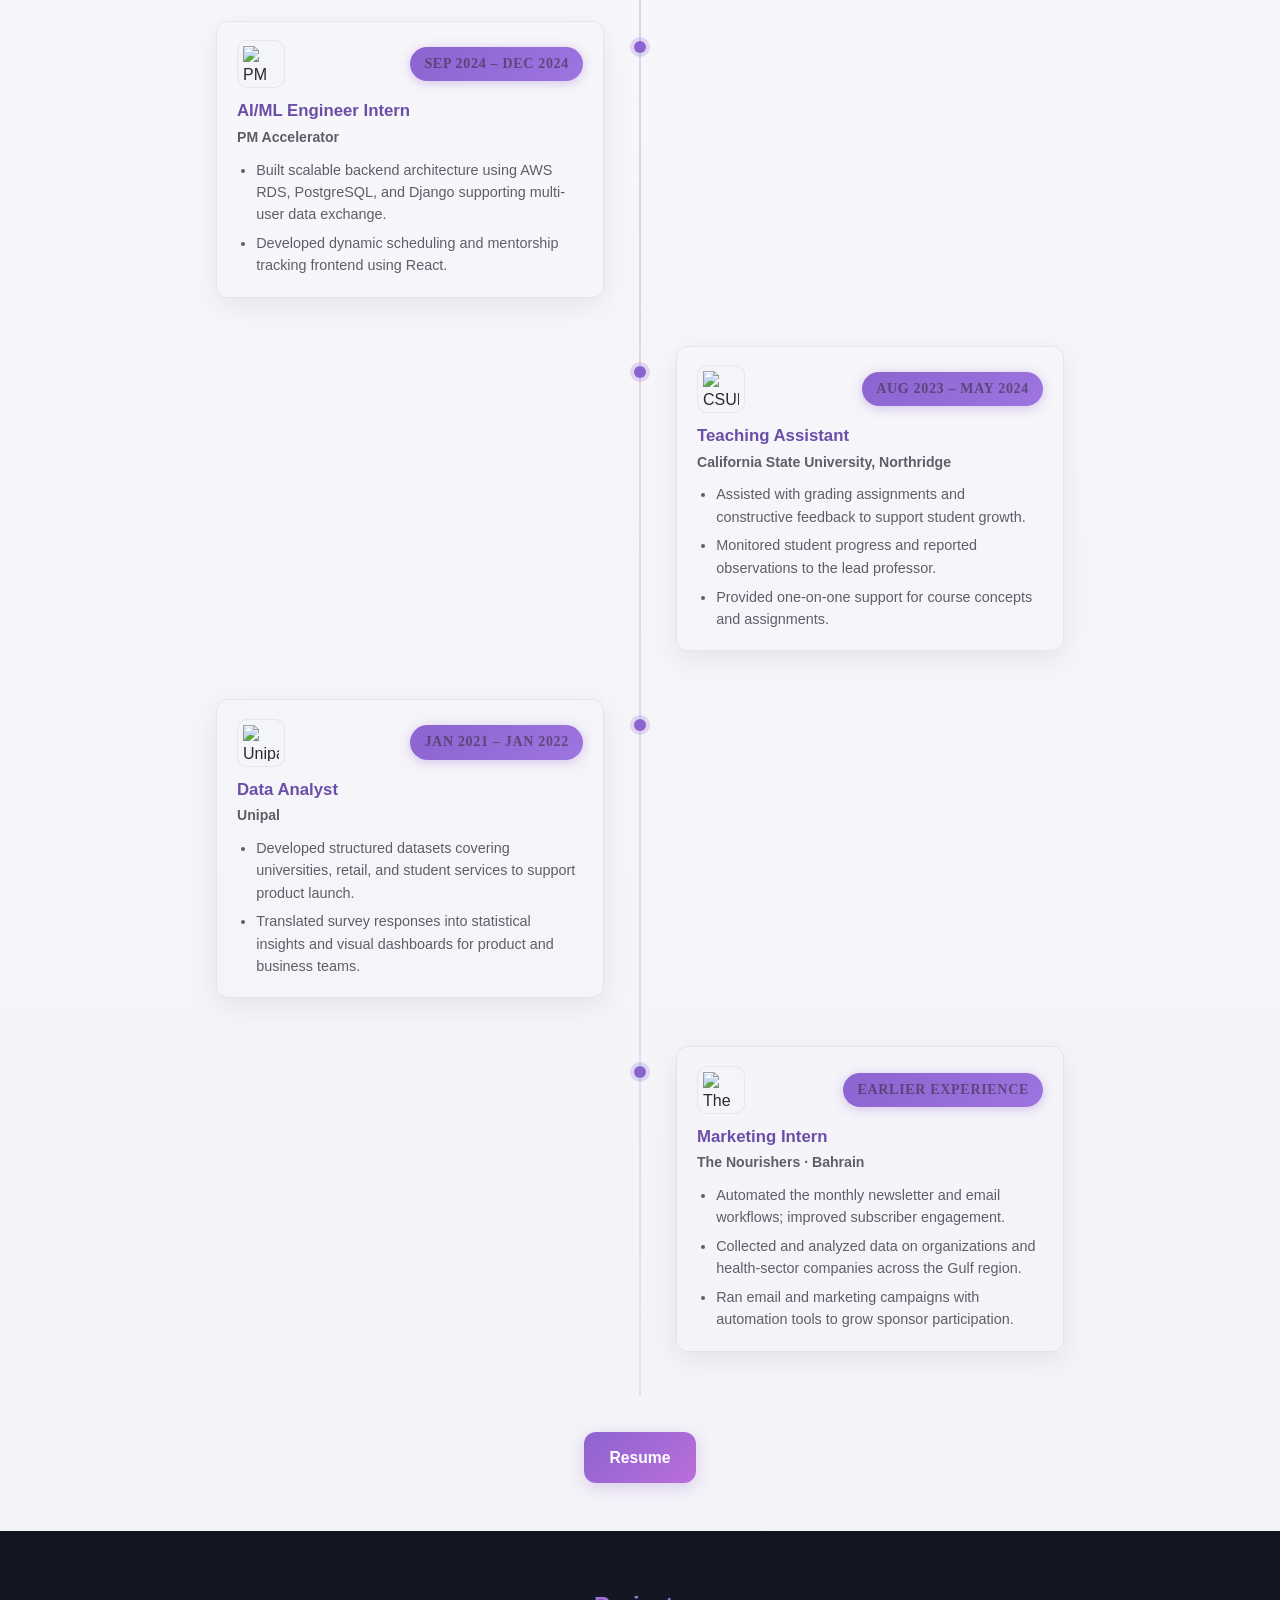
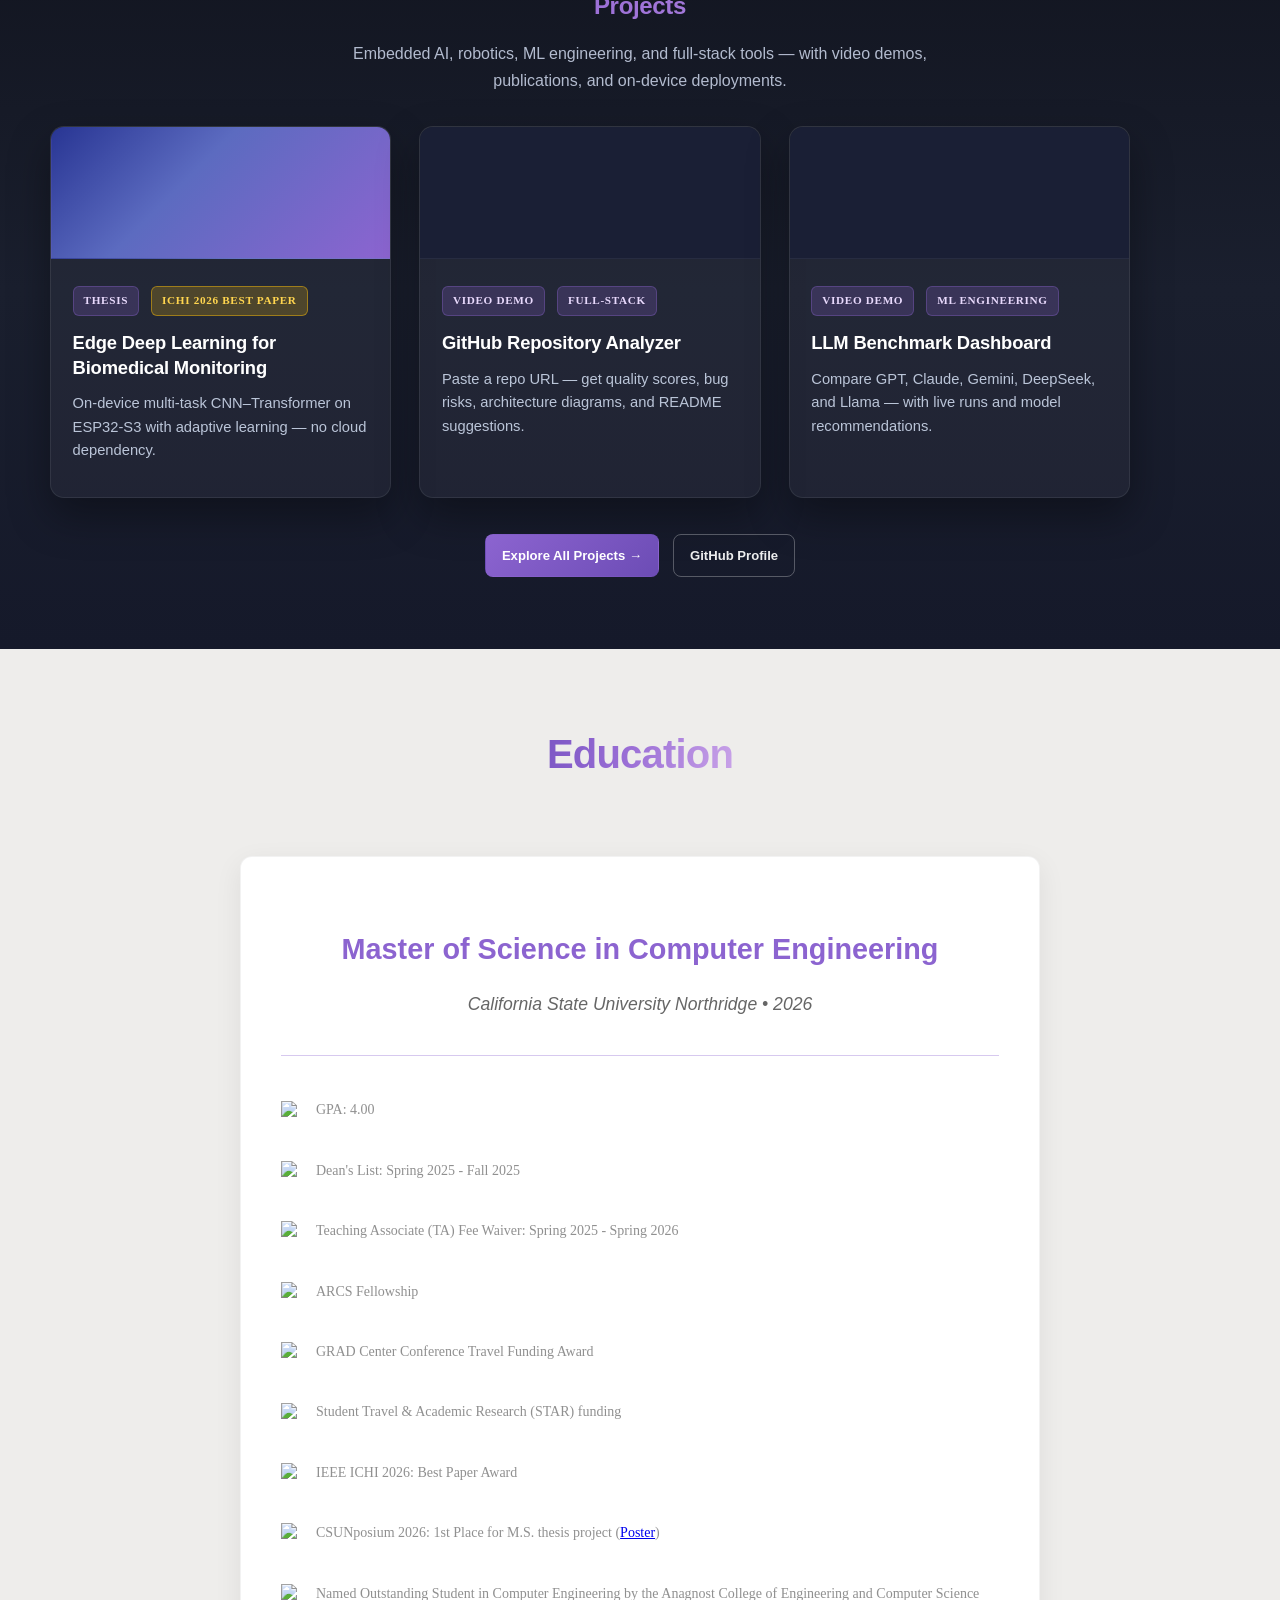
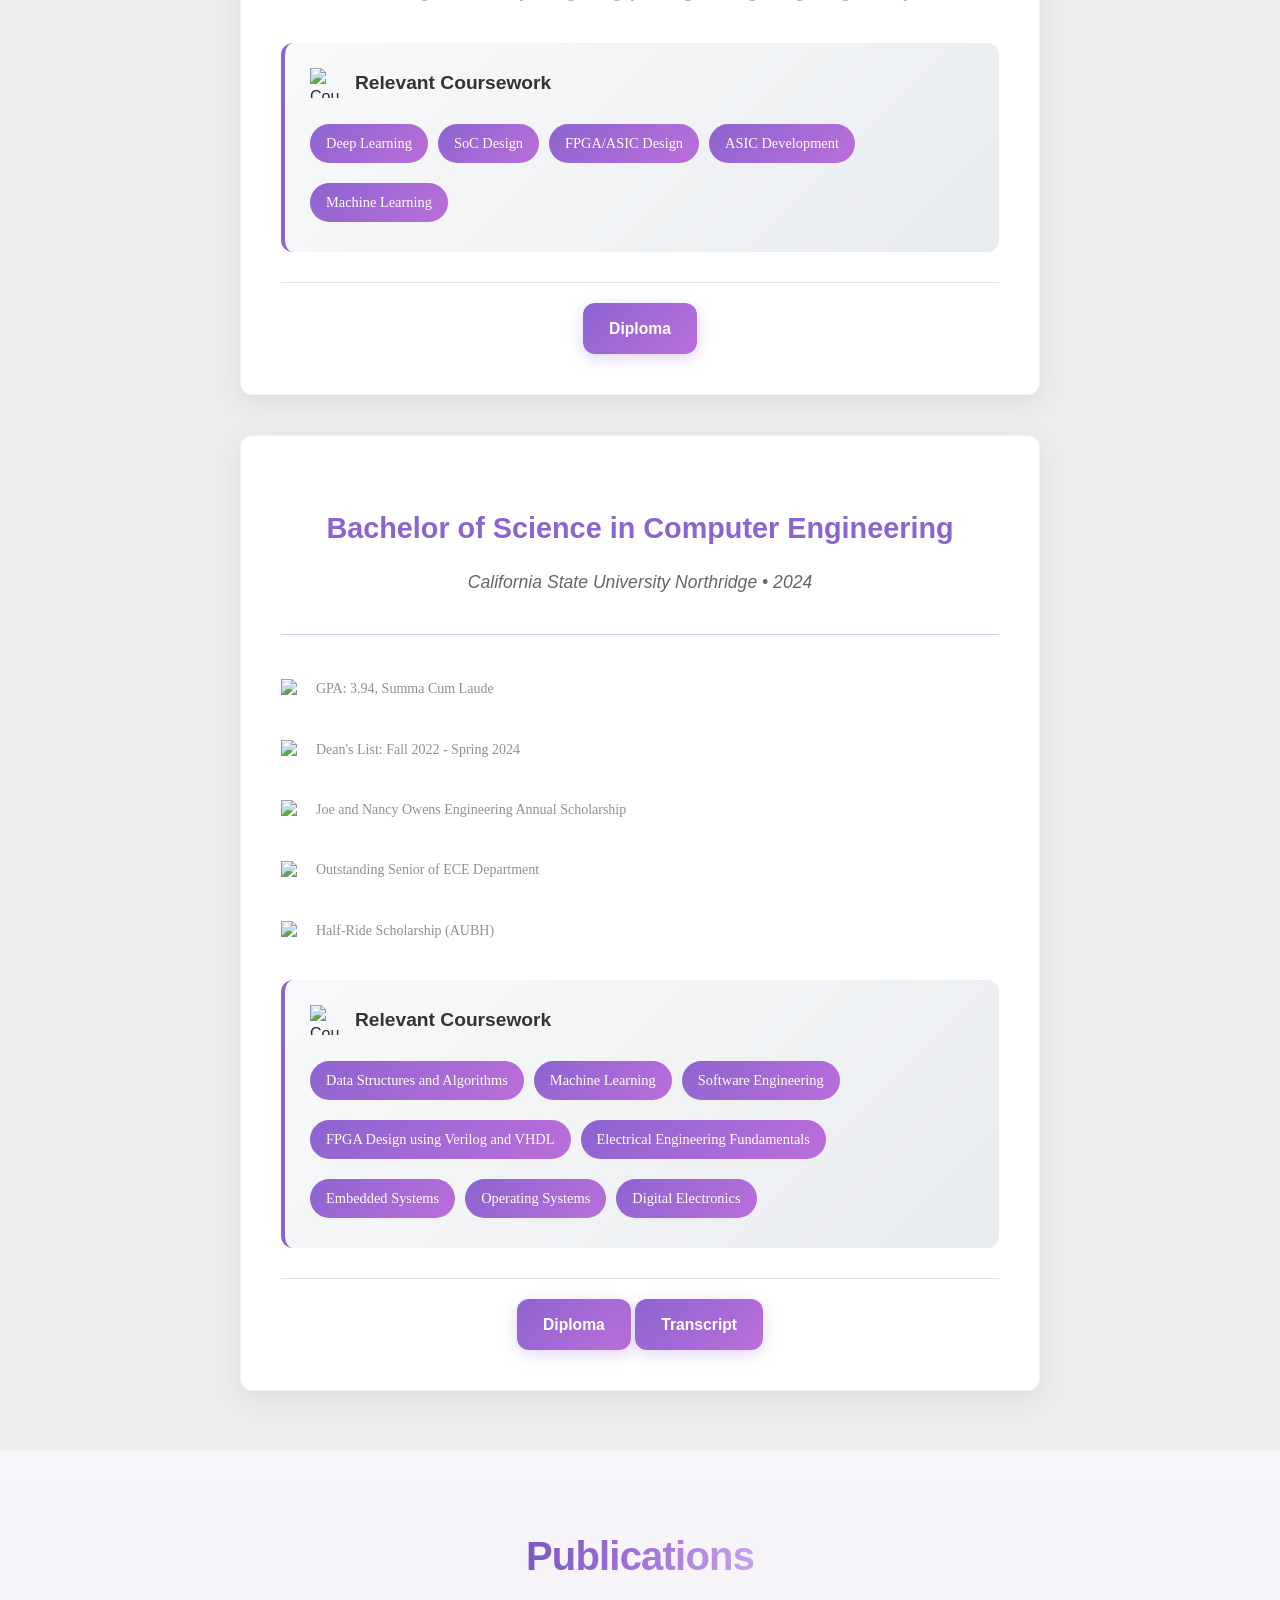
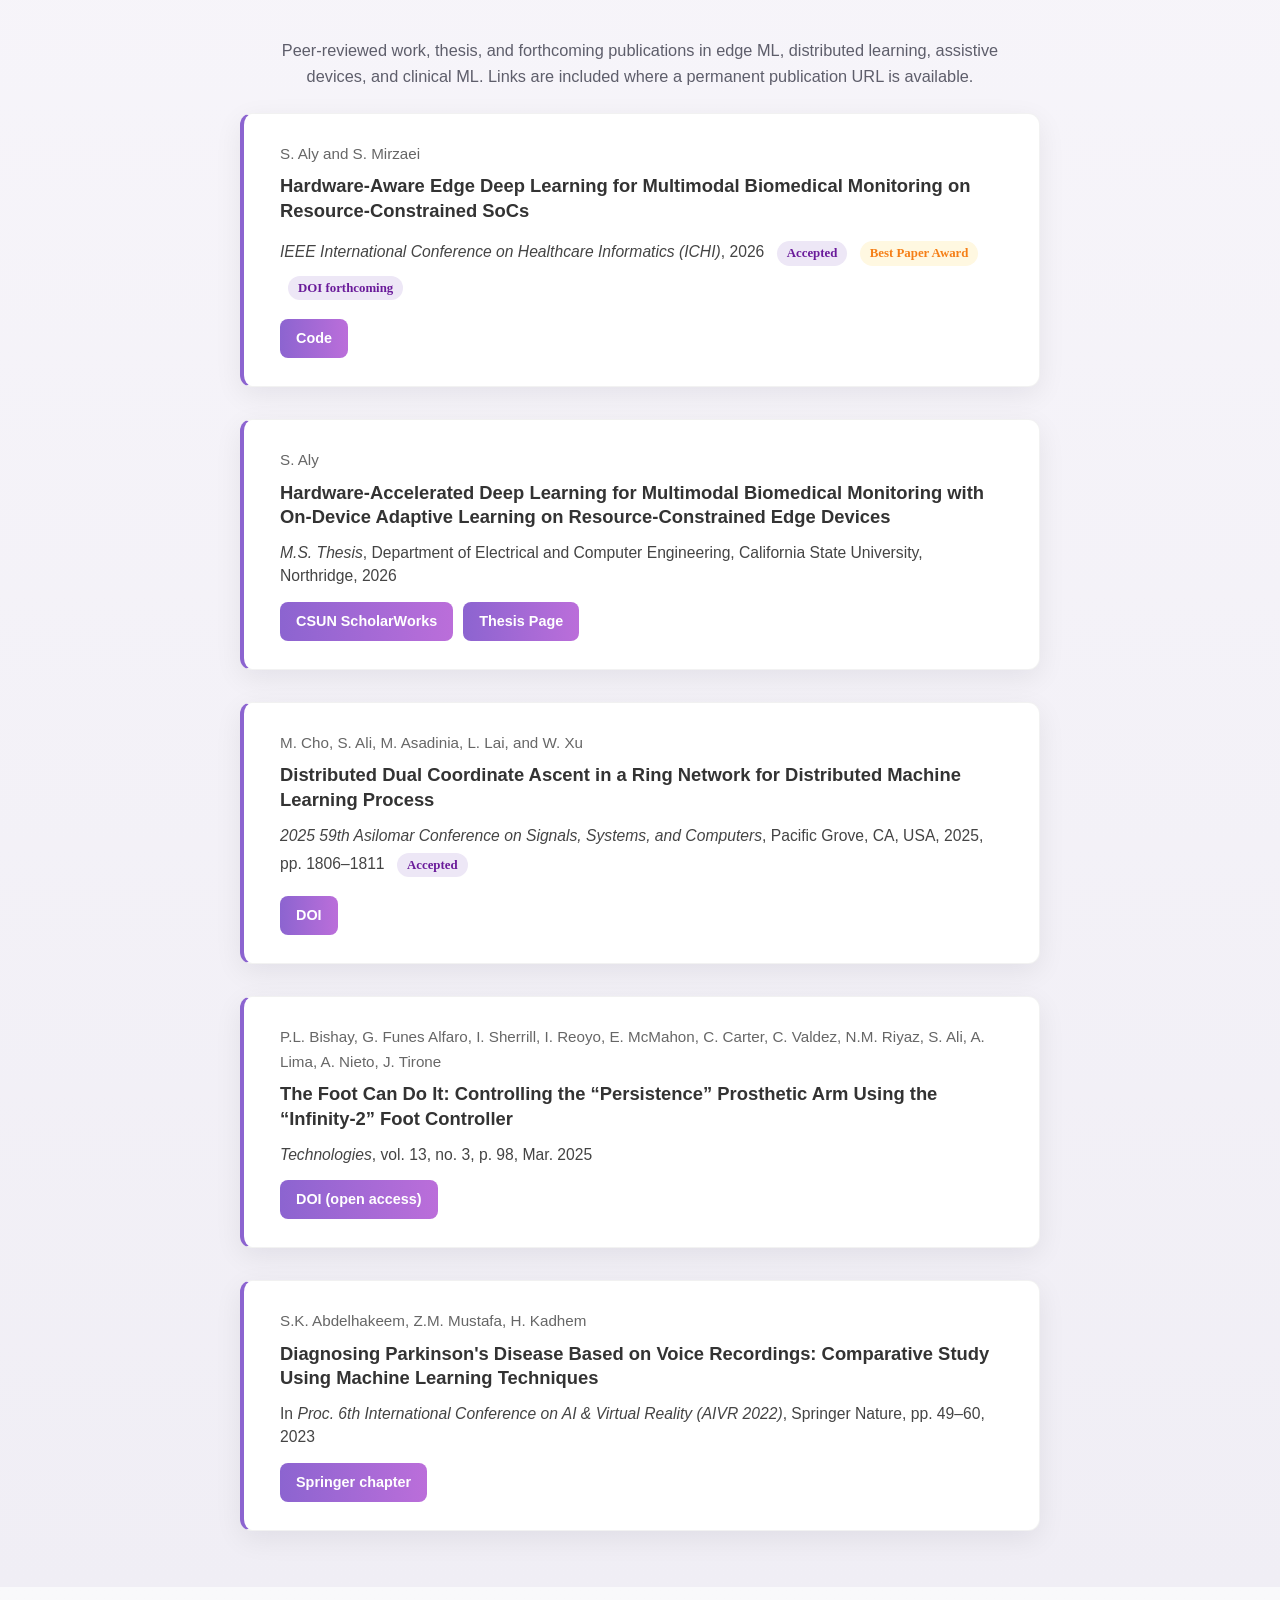
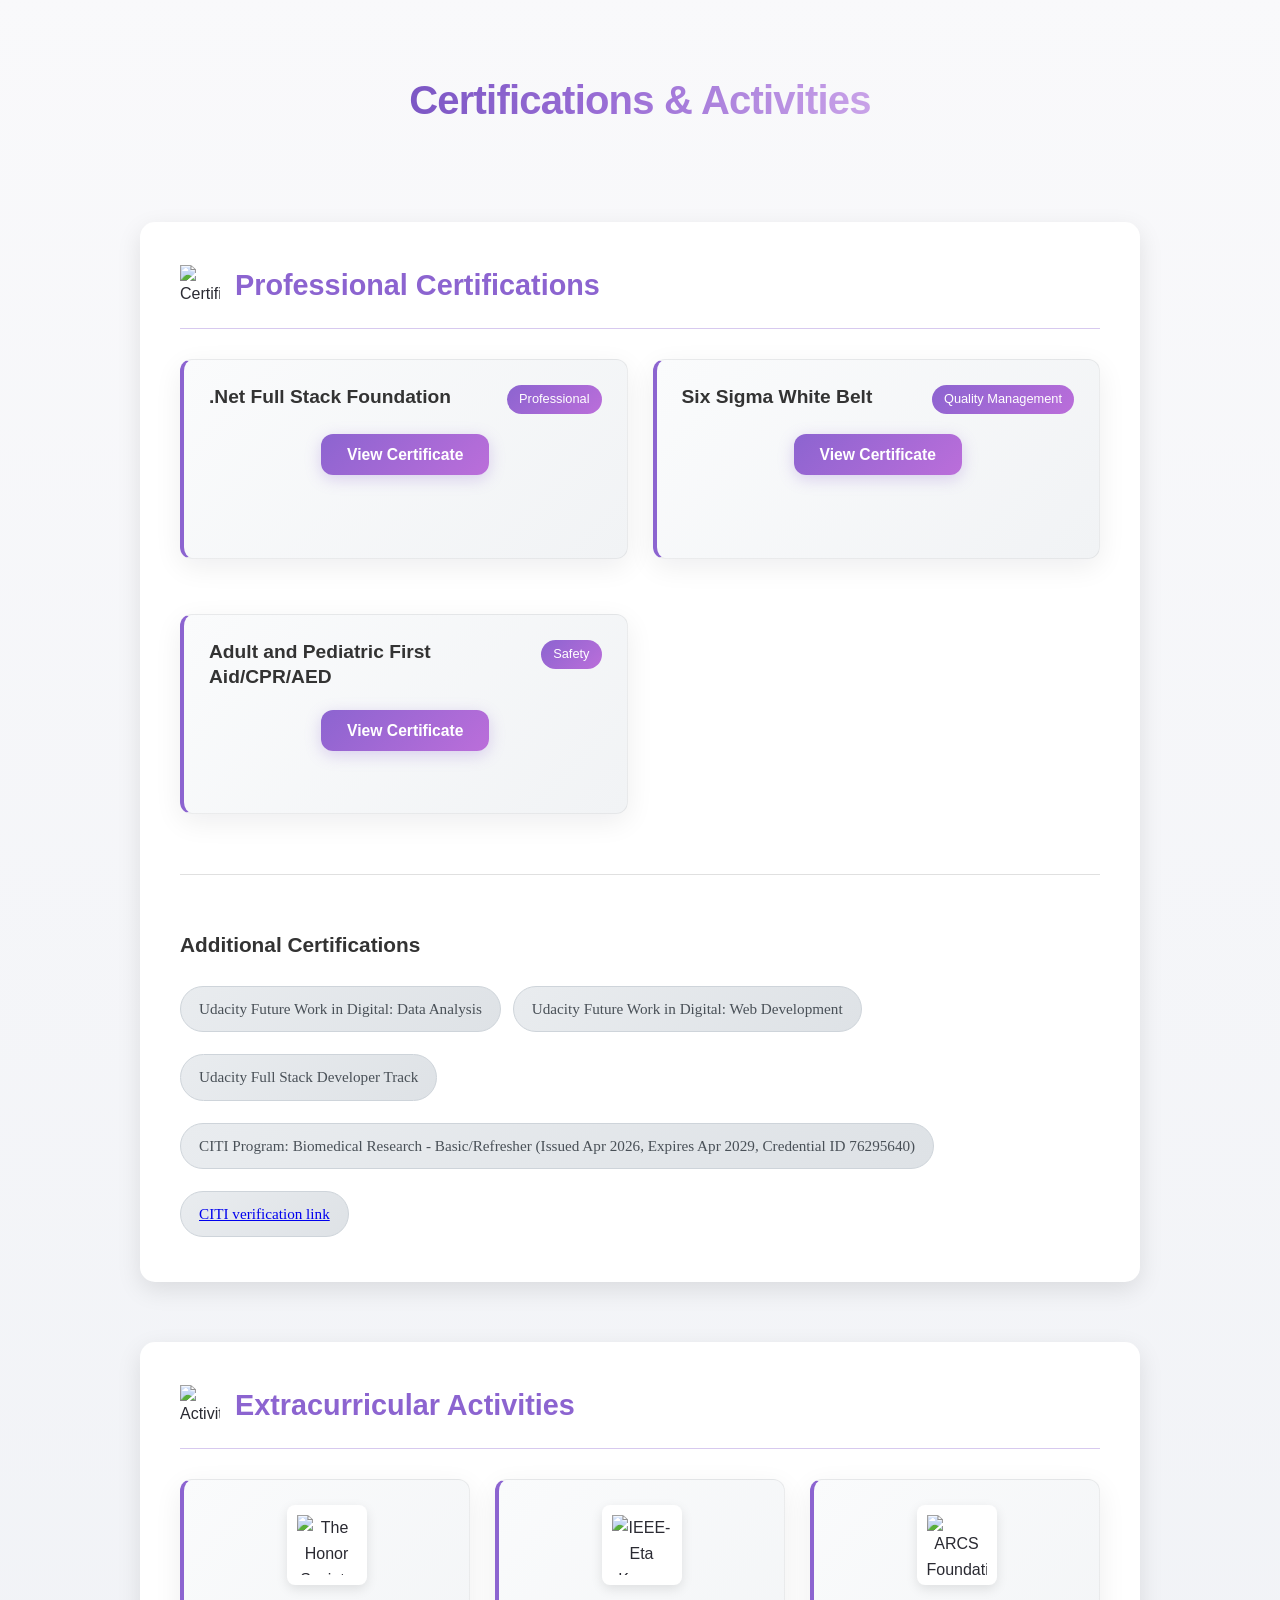
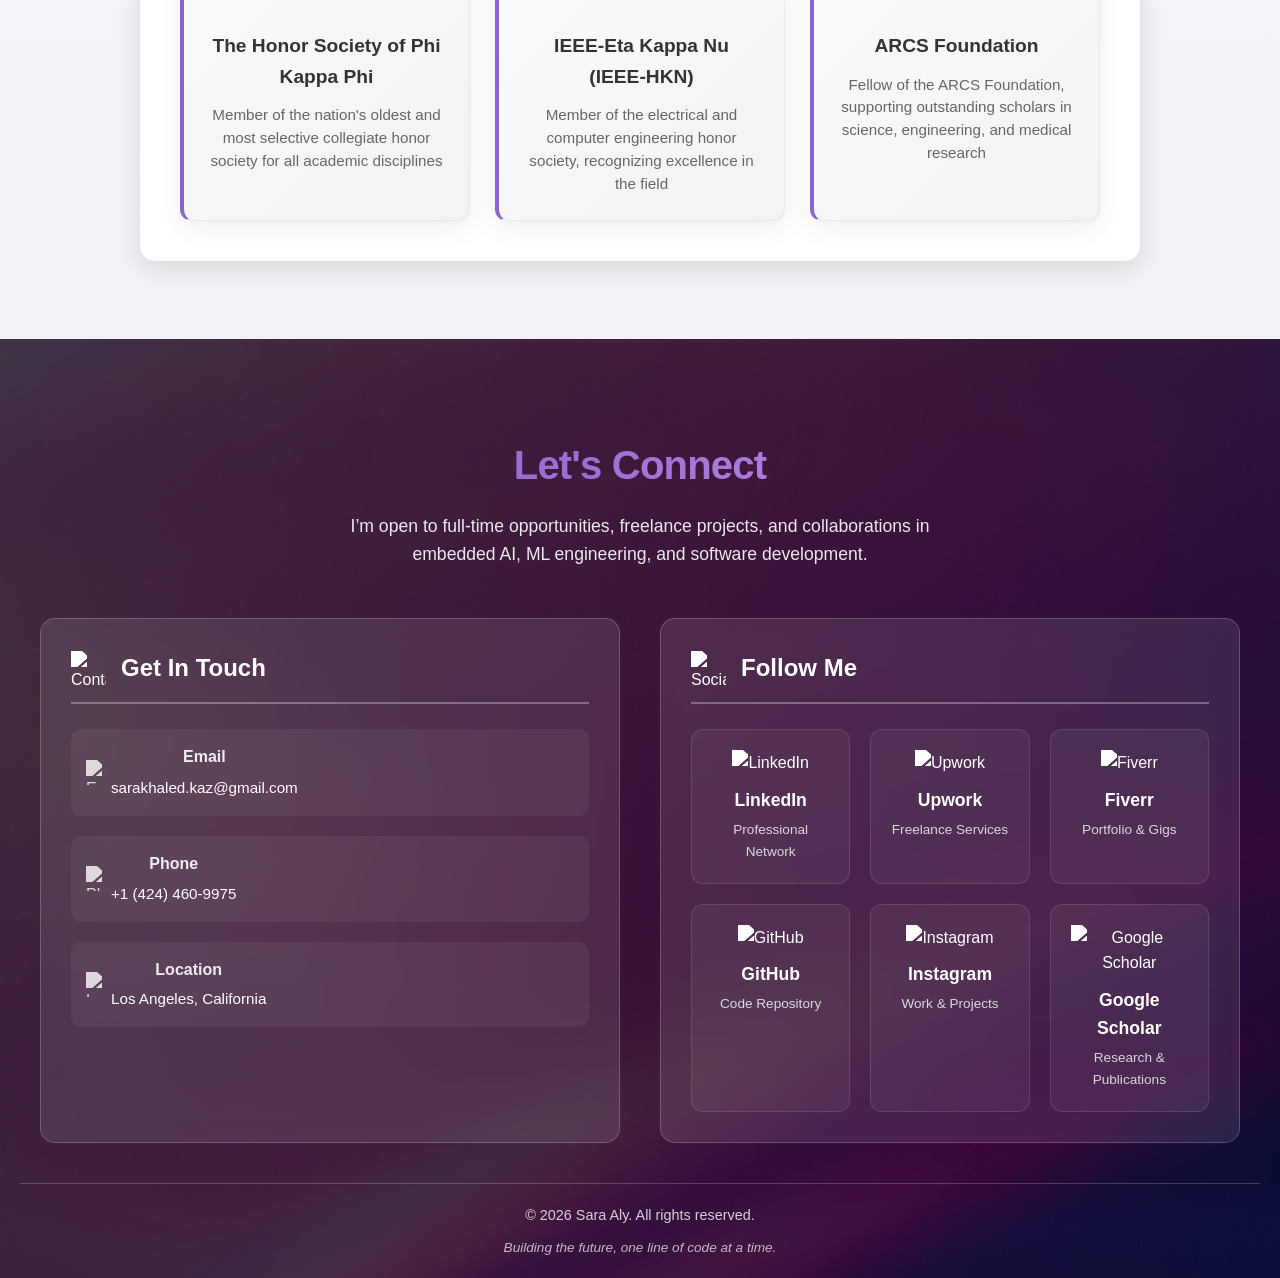
==== commit 2a852a3a: "UPDATE: Bio" ====
--- a/index.html
+++ b/index.html
@@ -3,10 +3,10 @@
   <head>
     <meta charset="UTF-8">
     <meta name="viewport" content="width=device-width, initial-scale=1.0">
-    <meta name="description" content="Sara Aly - Computer Engineering Portfolio">
-    <meta name="keywords" content="Computer Engineering, Software Development, Machine Learning, Embedded Systems">
+    <meta name="description" content="Sara Aly — M.S. Computer Engineering graduate specializing in embedded AI, edge ML, and hardware–software co-design. IEEE ICHI 2026 Best Paper Award. Seeking full-time roles in embedded AI, ML engineering, and software engineering.">
+    <meta name="keywords" content="Embedded AI, Edge ML, Computer Engineering, Machine Learning, ESP32, PyTorch, Hardware-Software Co-Design">
     <meta name="author" content="Sara Aly">
-    <title>Sara Aly - Computer Engineering Portfolio</title>
+    <title>Sara Aly · Embedded AI &amp; ML Engineer</title>
 
     <!-- =============================================================================
          STYLESHEET SECTION
@@ -3000,10 +3000,12 @@
     <section id="about">
       <h2>Welcome! I am Sara Aly</h2>
       <h3 style="font-weight: lighter;">
-        I am a highly motivated Master's Student in Computer Engineering with a strong academic background 
-        and a passion for applying software engineering principles to solve real-world challenges.
-        Experienced in algorithm design, system development, and software testing, eager to 
-        contribute innovative solutions in data structures, machine learning, embedded systems, and hardware design.
+        I am a Computer Engineering M.S. graduate from CSUN (GPA 4.0, ARCS Fellow, May 2026) working at the intersection of
+        embedded systems, machine learning, and hardware&ndash;software co-design &mdash; with peer-reviewed publications in
+        edge ML and distributed learning. My thesis on on-device multimodal biomedical monitoring received the
+        IEEE ICHI 2026 Best Paper Award and CSUN Distinguished Thesis Award, with a patent-pending EdgeGuard adaptive
+        learning framework deployed on ESP32-S3. I am currently seeking full-time roles in embedded AI, ML engineering,
+        or software engineering, and open to freelance collaborations via Upwork and Fiverr.
       </h3>
       
       <!-- Skills Grid -->
@@ -3120,7 +3122,7 @@
                 <div class="work-timeline__brand">
                   <img src="https://upload.wikimedia.org/wikipedia/en/8/8c/CSUNS.svg" alt="CSUN" class="work-timeline__logo" width="36" height="36" loading="lazy" decoding="async">
                 </div>
-                <div class="work-timeline__time"><span>Sep 2024 – Present</span></div>
+                <div class="work-timeline__time"><span>Sep 2024 – May 2026</span></div>
               </div>
               <h3 class="work-timeline__title">Graduate Research Assistant</h3>
               <p class="work-timeline__org">California State University, Northridge</p>
@@ -3136,7 +3138,7 @@
                 <div class="work-timeline__brand">
                   <img src="https://arcs.center/wp-content/uploads/2021/03/arcs.jpg" alt="ARCS Foundation" class="work-timeline__logo" width="36" height="36" loading="lazy" decoding="async">
                 </div>
-                <div class="work-timeline__time"><span>Sep 2024 – Present</span></div>
+                <div class="work-timeline__time"><span>Sep 2024 – May 2026</span></div>
               </div>
               <h3 class="work-timeline__title">Research Assistant — ARCS Research Program</h3>
               <p class="work-timeline__org">California State University, Northridge</p>
@@ -3651,7 +3653,7 @@
       <!-- Contact Header -->
       <div class="contact-header">
         <h2 class="gradient-text">Let's Connect</h2>
-        <p>I'm always open to discussing new opportunities, collaborations, or just having a great conversation about technology!</p>
+        <p>I&rsquo;m open to full-time opportunities, freelance projects, and collaborations in embedded AI, ML engineering, and software development.</p>
       </div>
 
       <!-- Contact Content Container -->
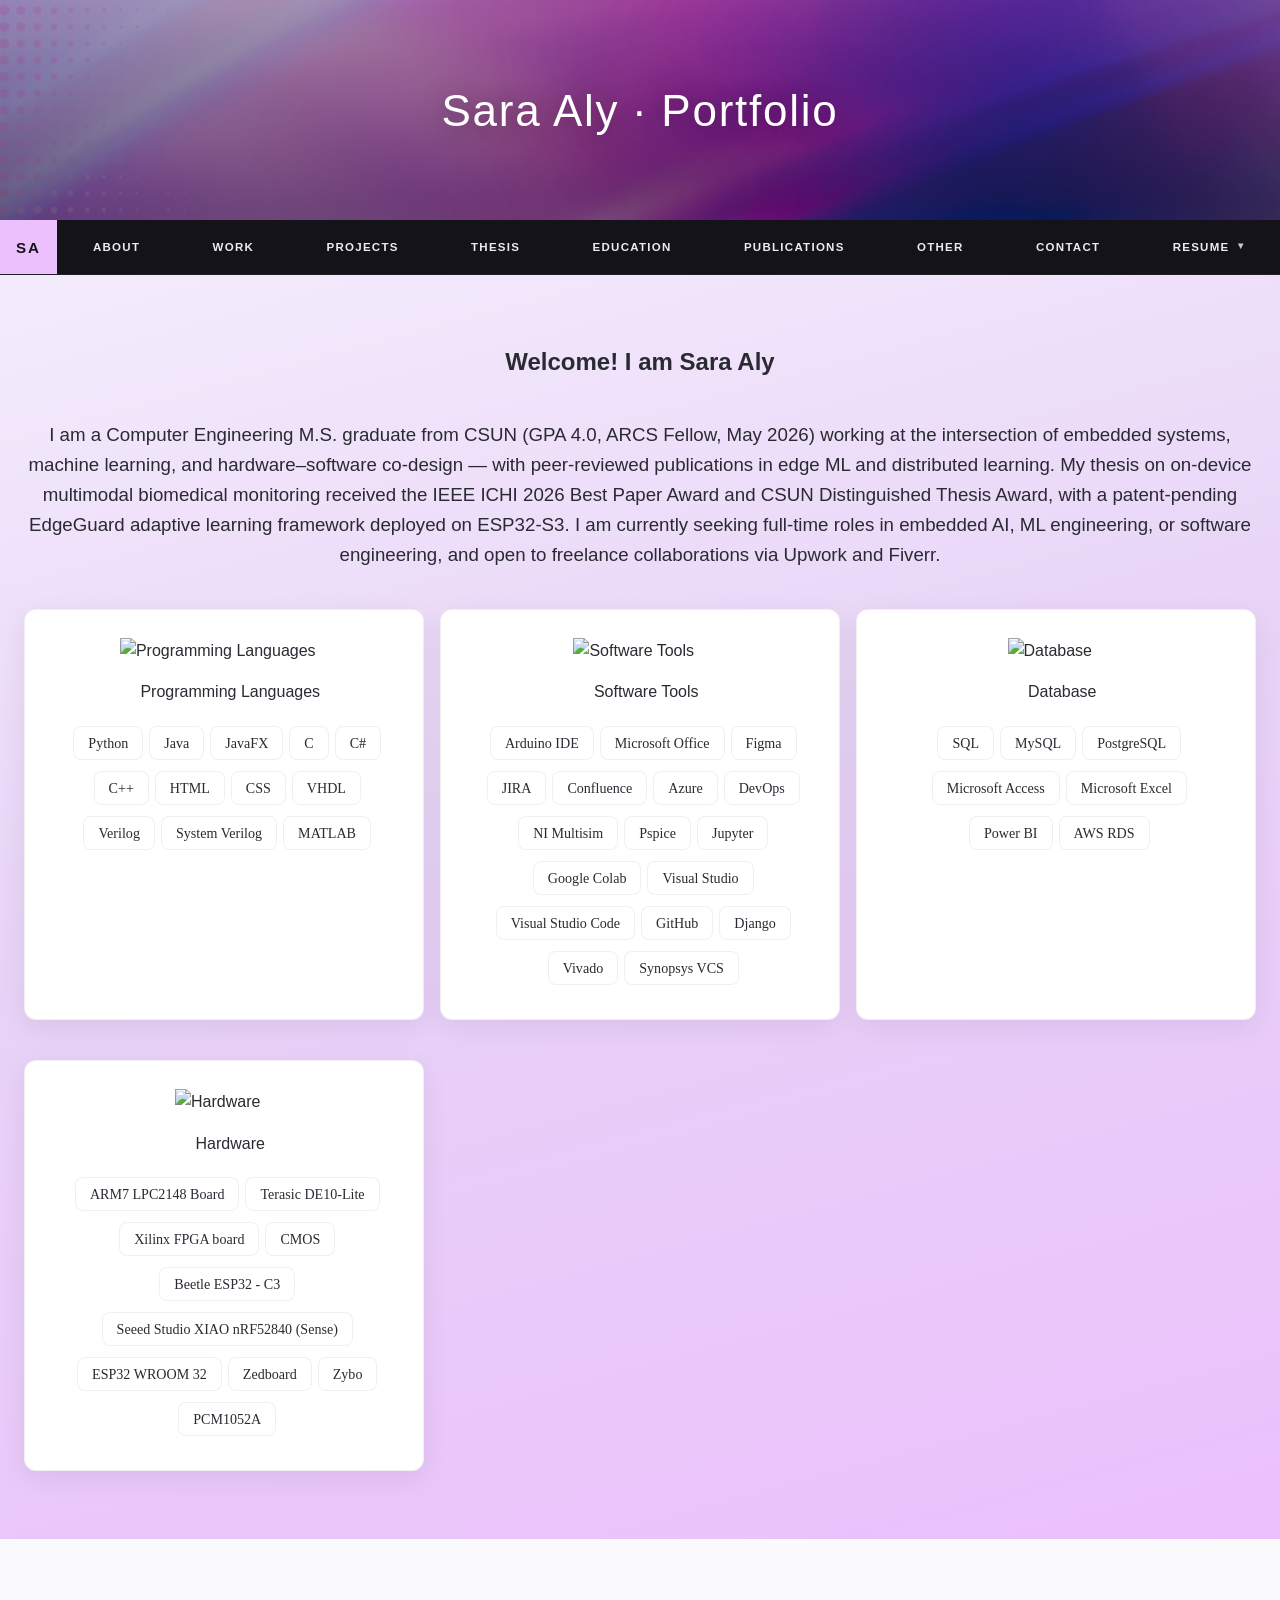
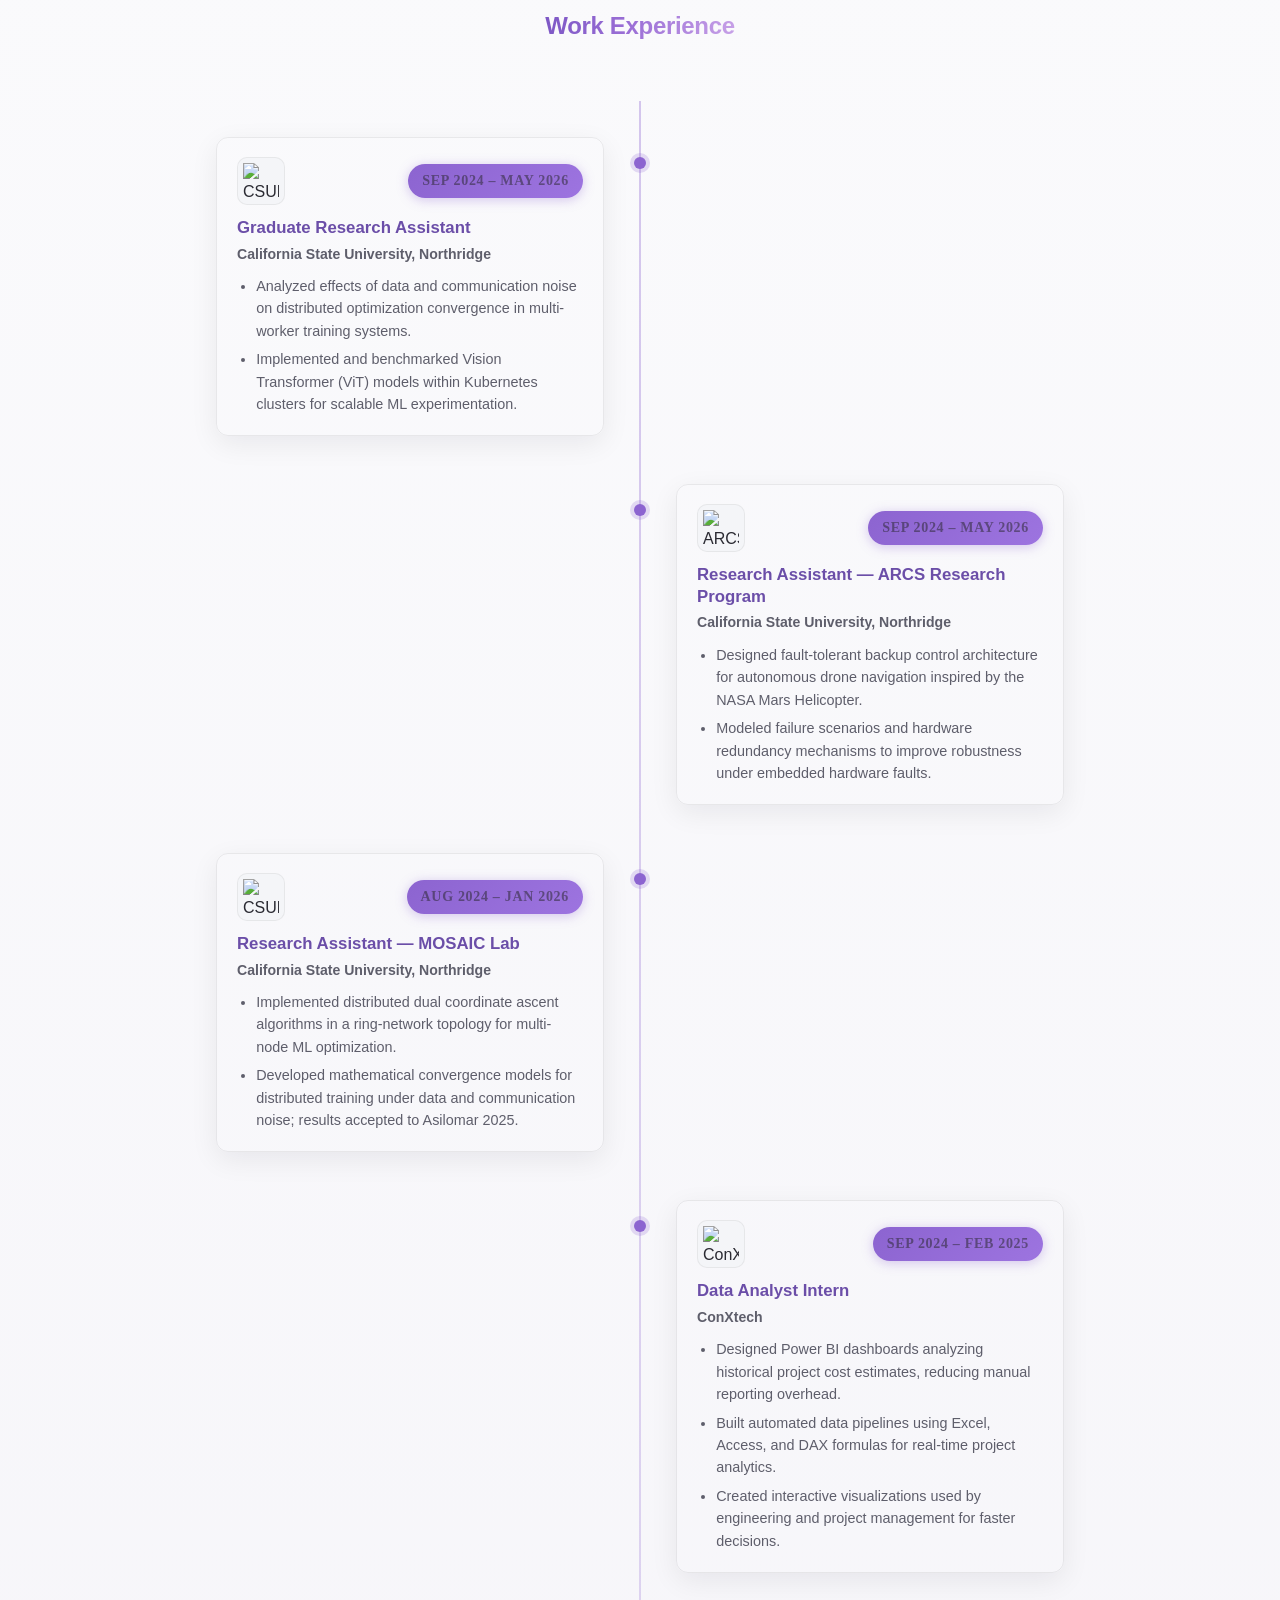
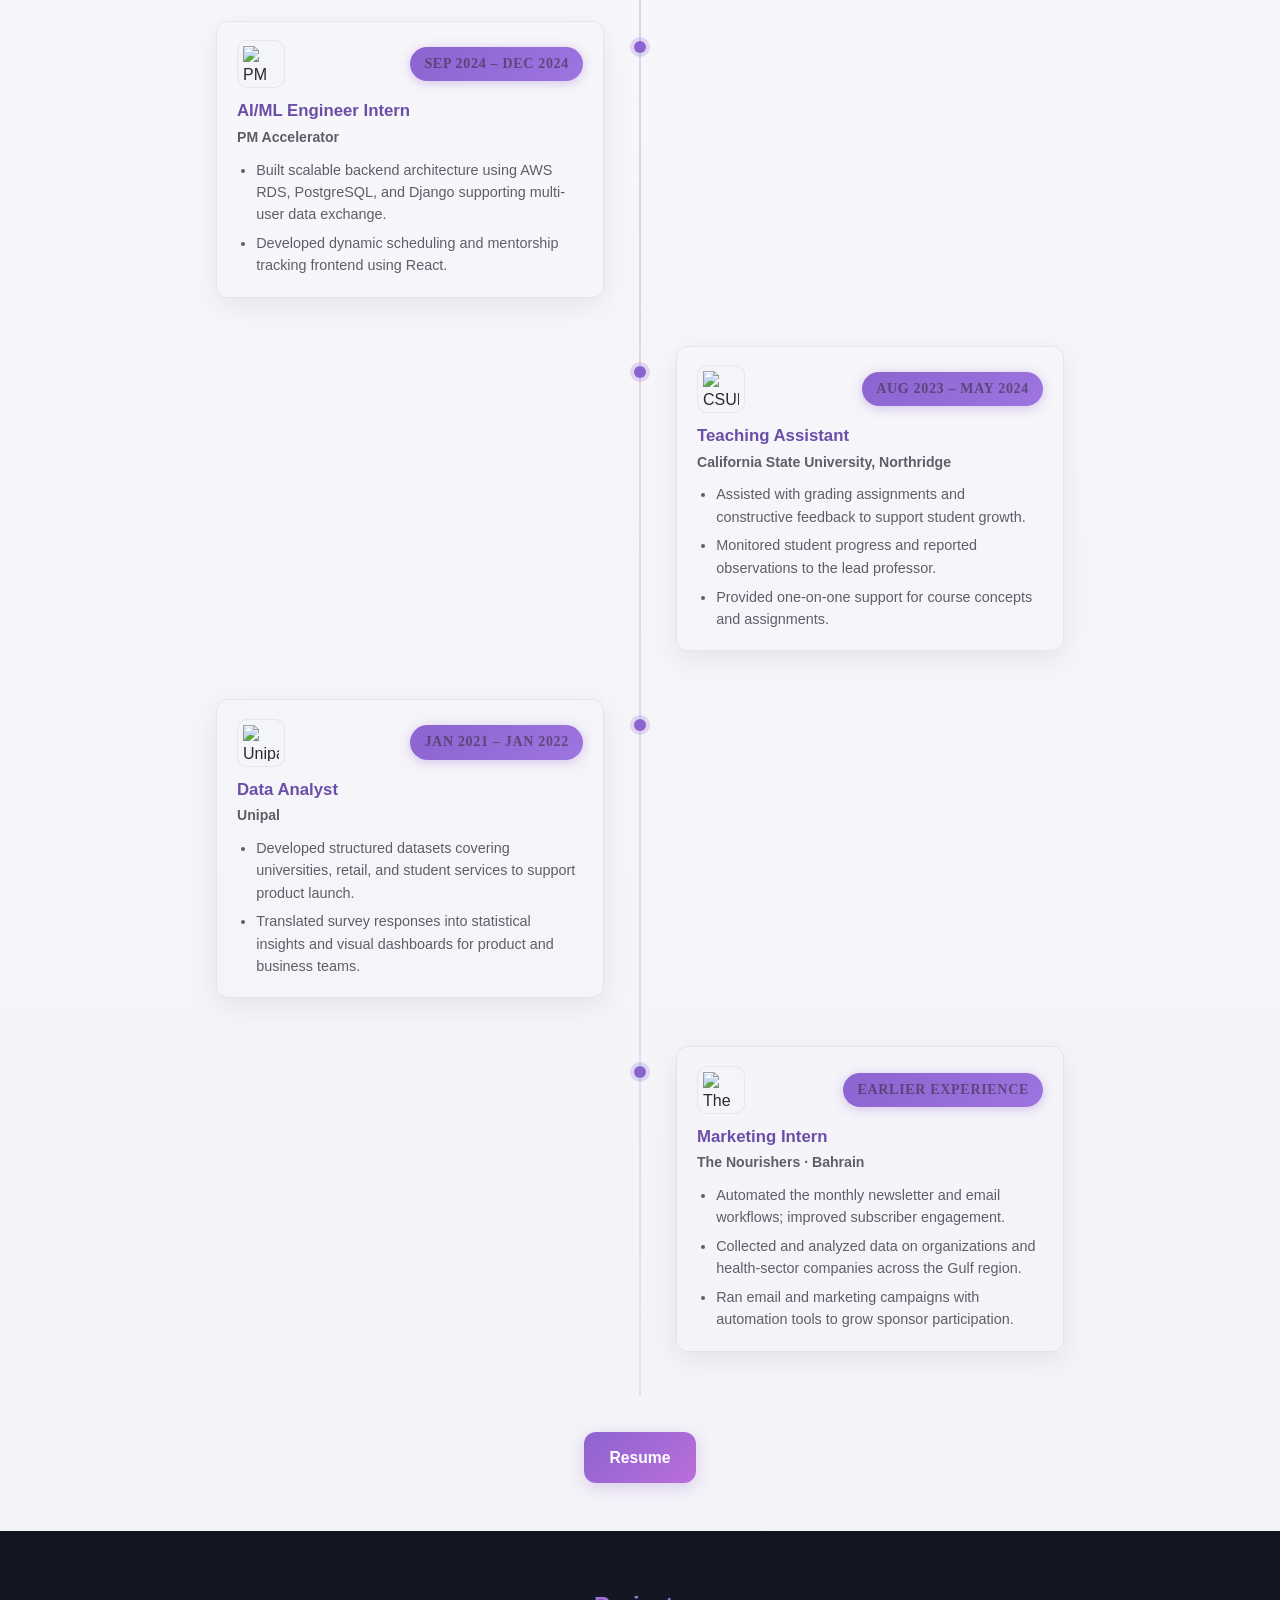
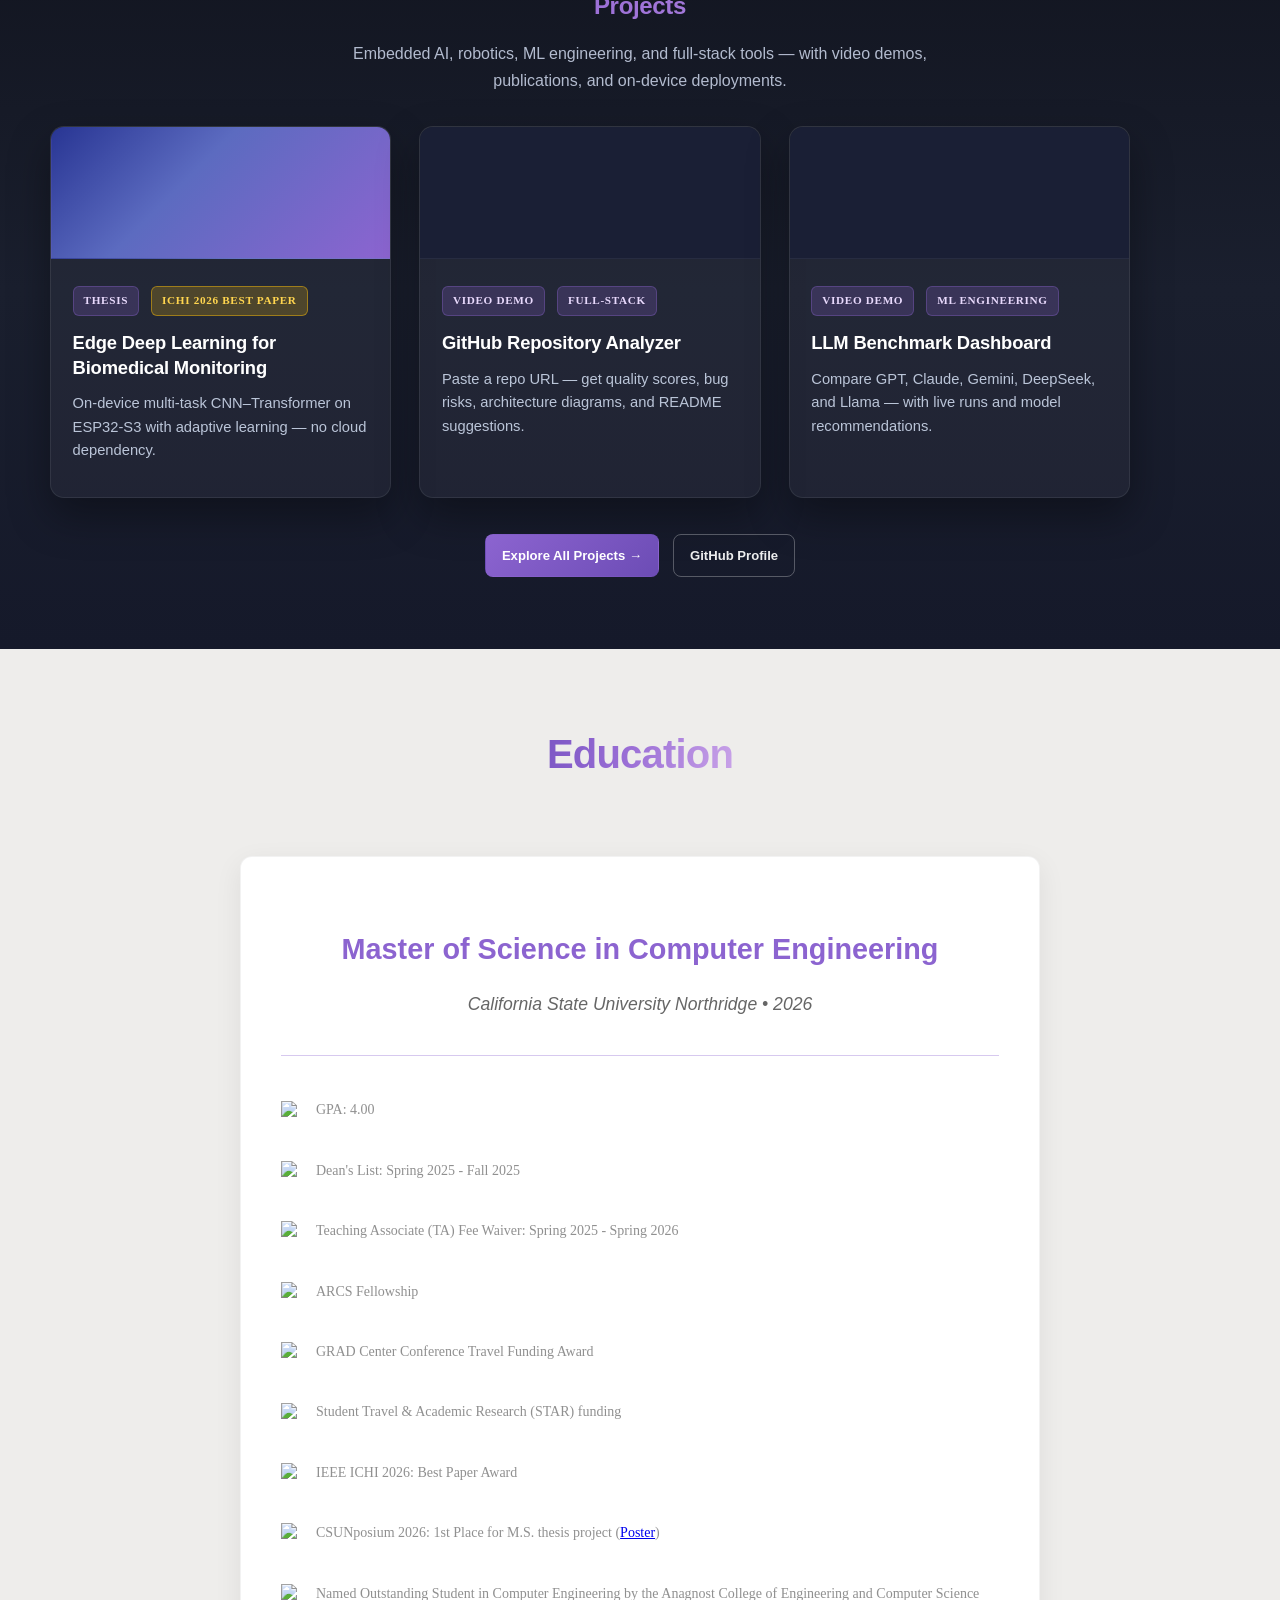
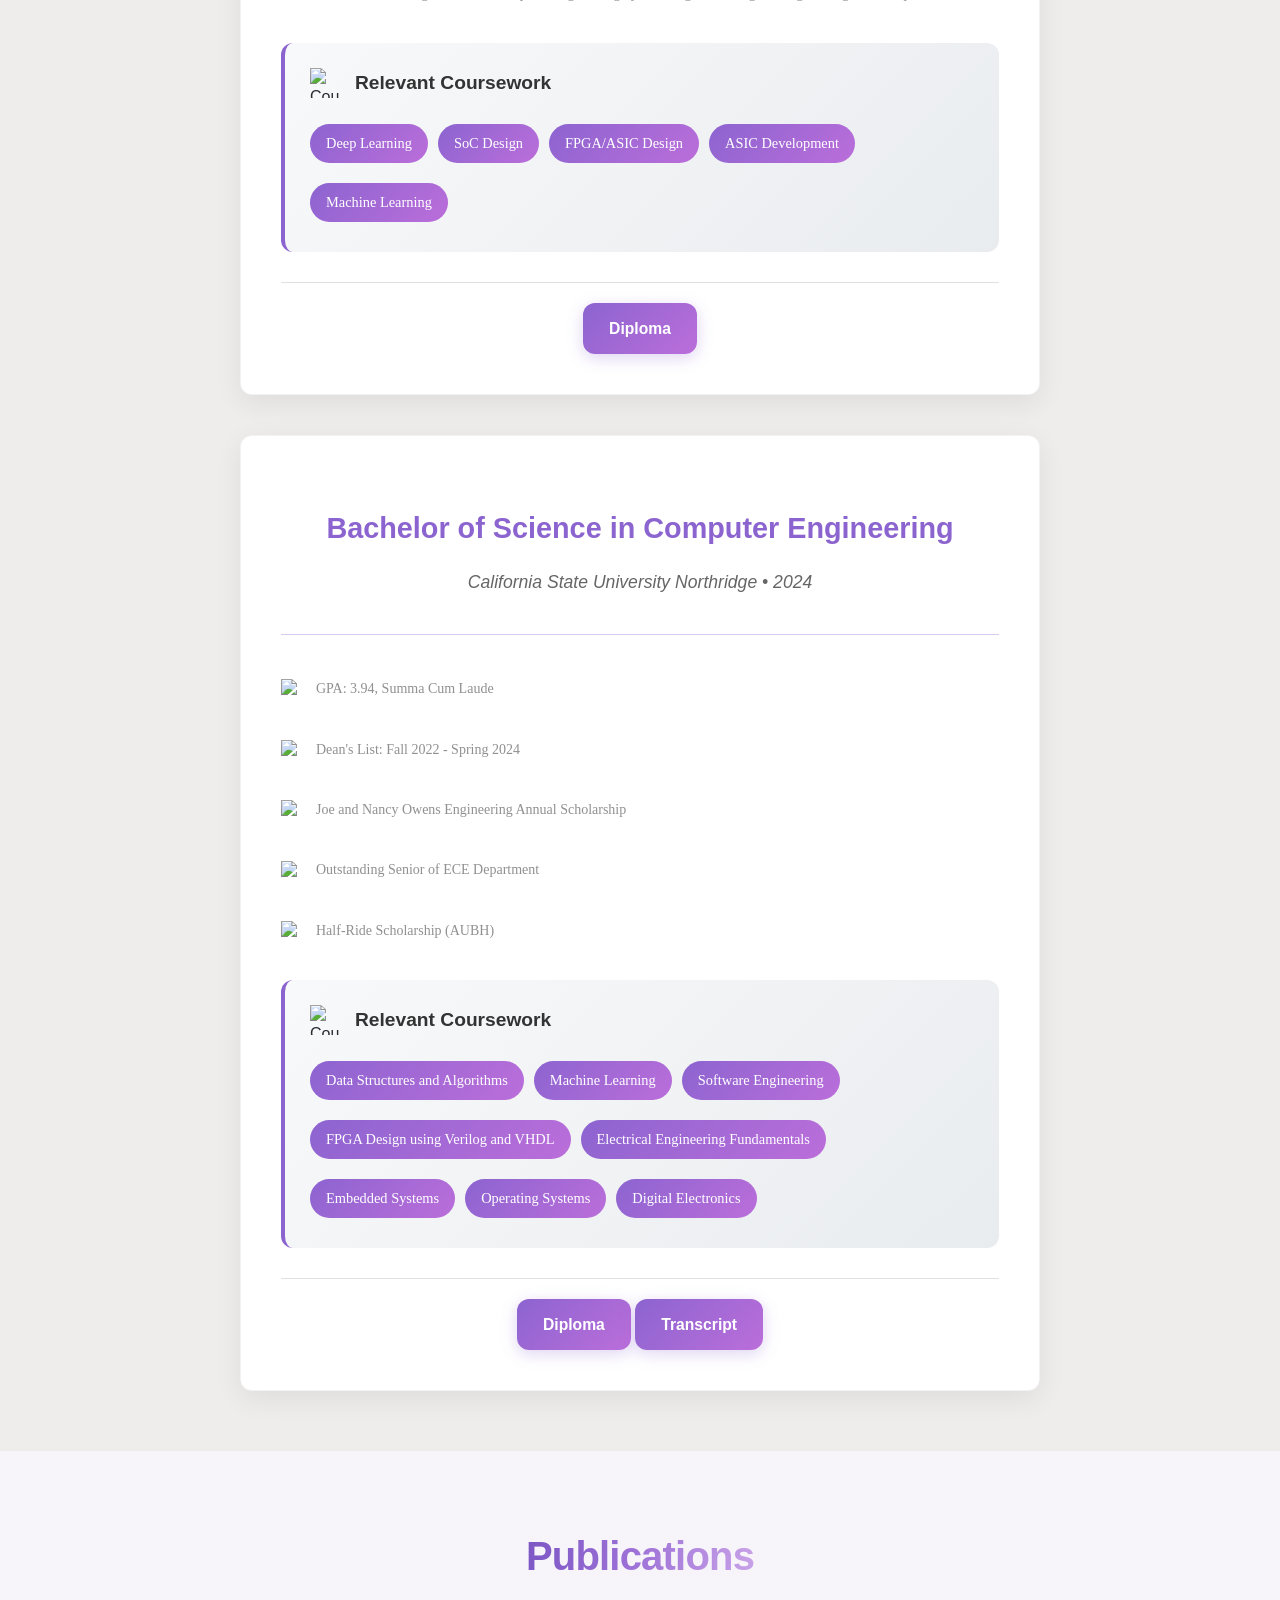
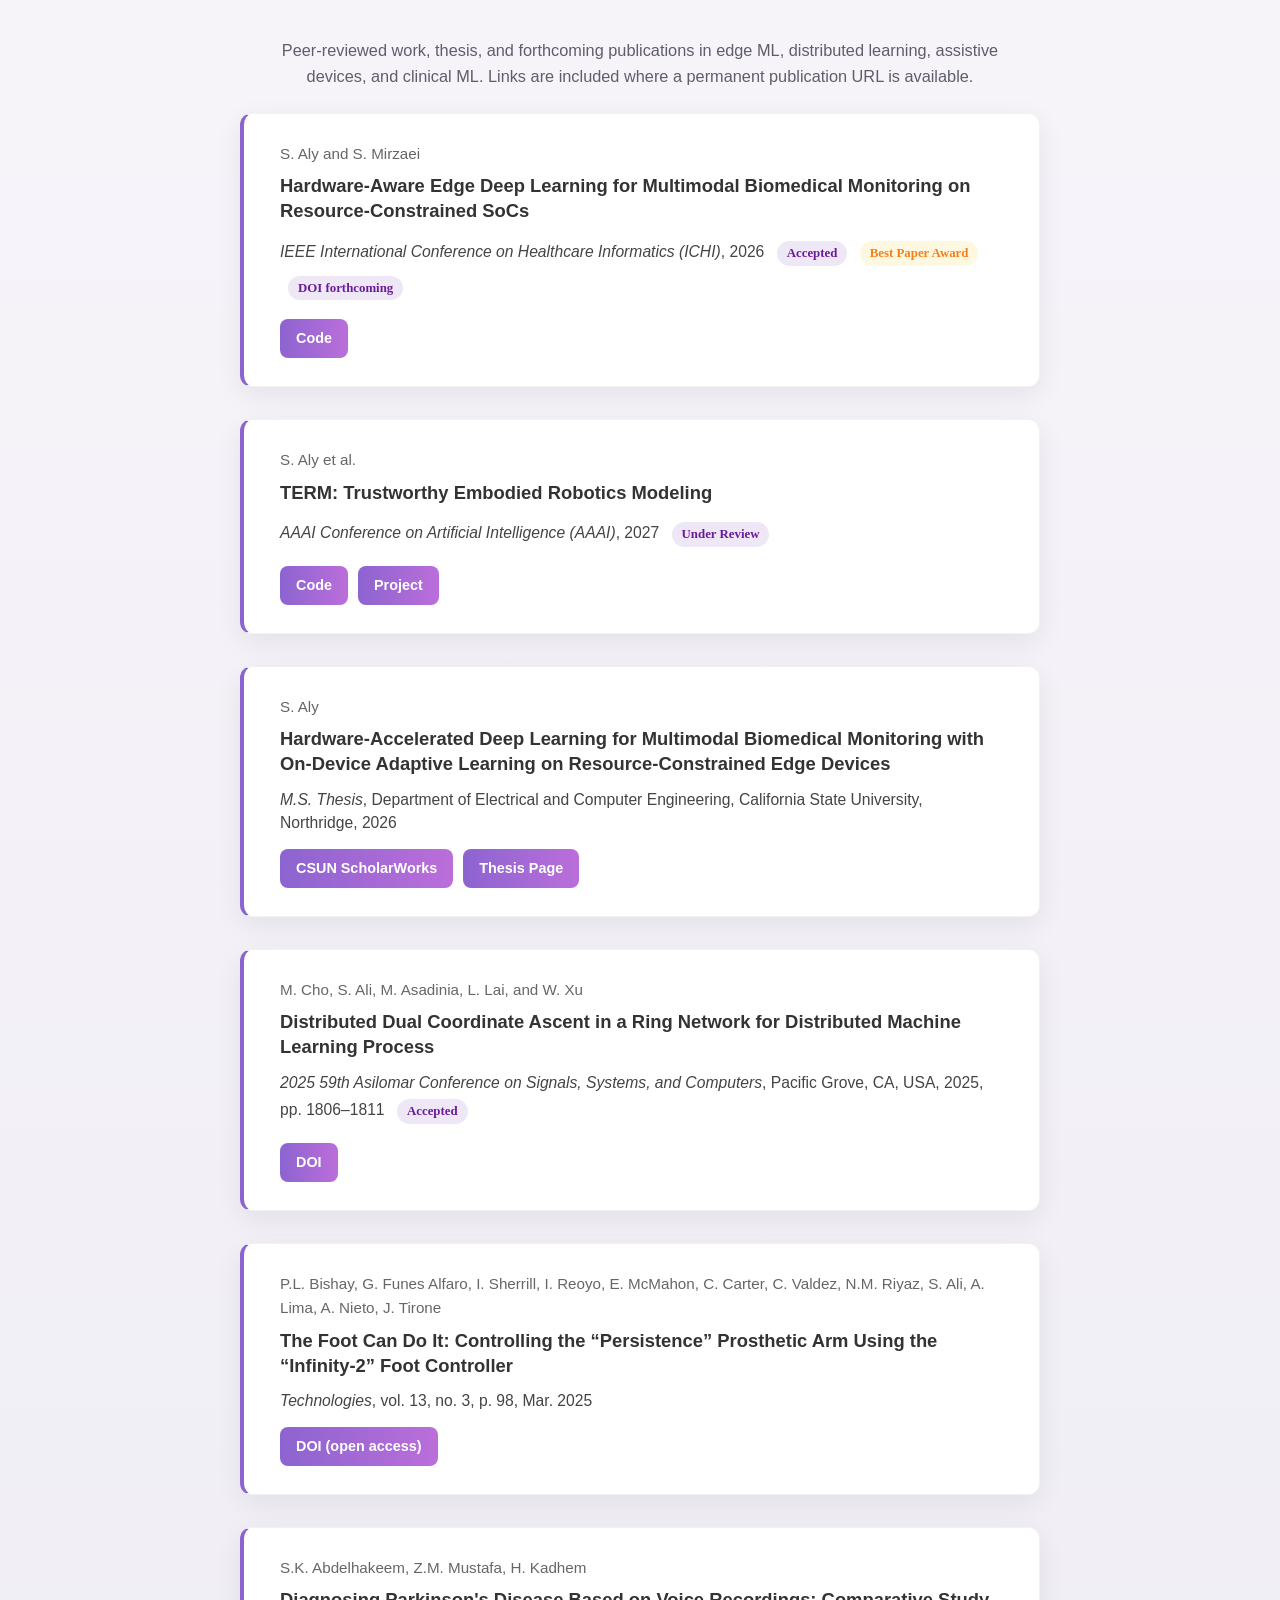
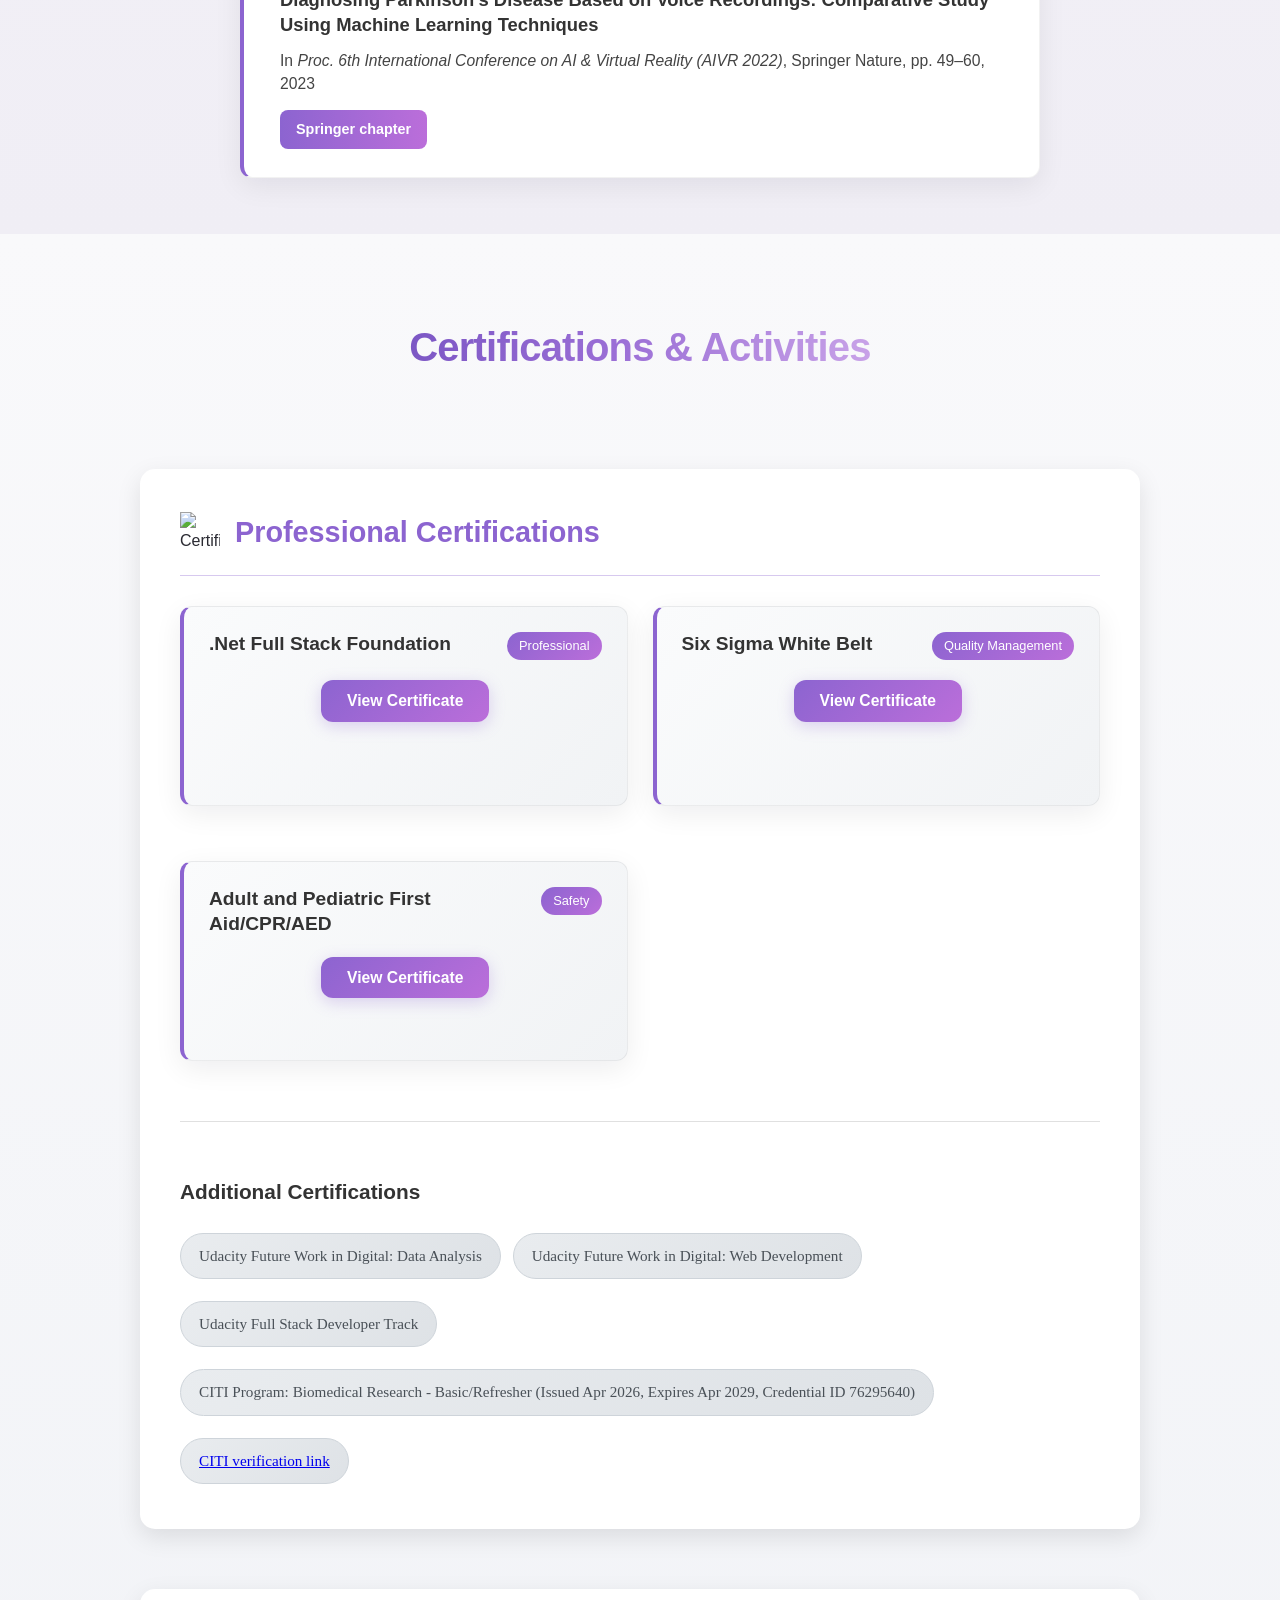
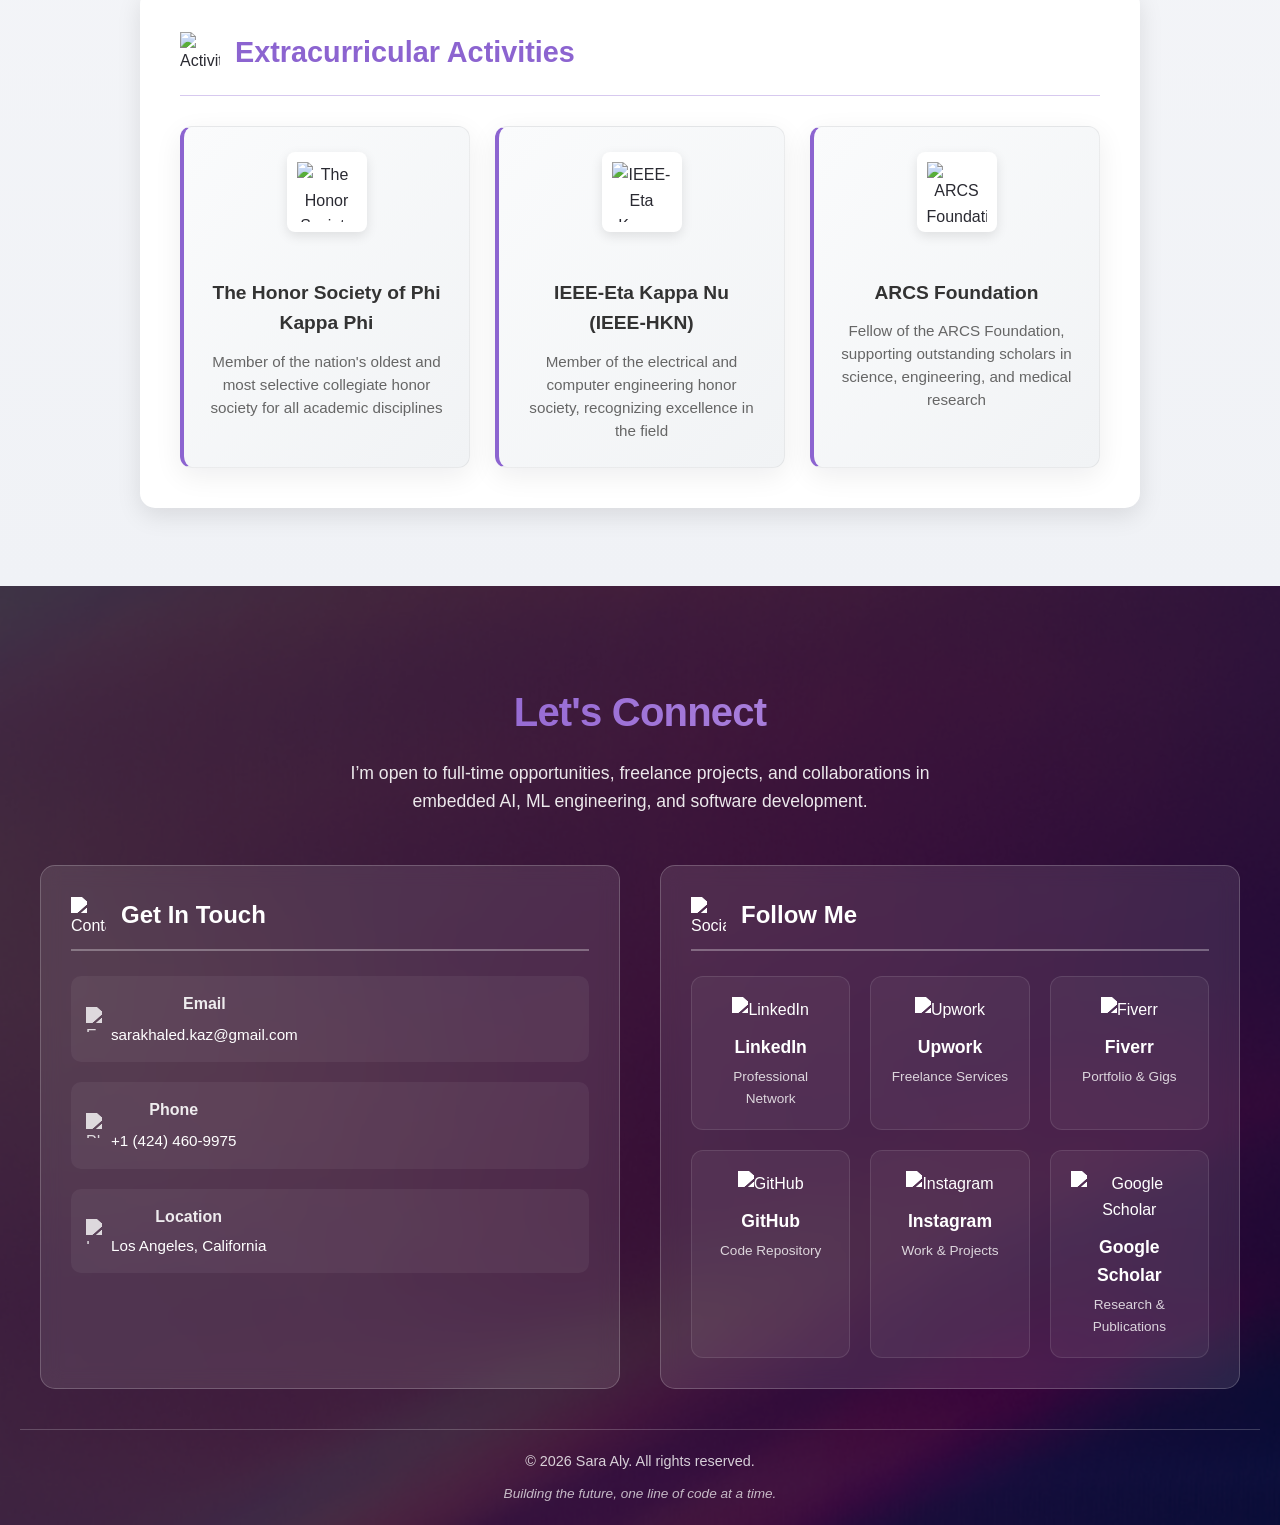
==== commit ef88abb7: "Update: Add AAAI TERM publication Co-authored-by: Cursor <cursoragent@cursor.com>" ====
--- a/index.html
+++ b/index.html
@@ -3478,6 +3478,19 @@
         </div>
       </article>
 
+      <article id="pub-aaai-term" class="publication-card">
+        <p class="pub-authors">S. Aly et al.</p>
+        <h3 class="pub-title">TERM: Trustworthy Embodied Robotics Modeling</h3>
+        <p class="pub-venue">
+          <em>AAAI Conference on Artificial Intelligence (AAAI)</em>, 2027
+          <span class="pub-status">Under Review</span>
+        </p>
+        <div class="pub-links">
+          <a class="pub-link" href="https://github.com/sara-kaz/TERM" target="_blank" rel="noopener">Code</a>
+          <a class="pub-link" href="projects.html">Project</a>
+        </div>
+      </article>
+
       <article id="pub-thesis" class="publication-card">
         <p class="pub-authors">S. Aly</p>
         <h3 class="pub-title">Hardware-Accelerated Deep Learning for Multimodal Biomedical Monitoring with On-Device Adaptive Learning on Resource-Constrained Edge Devices</h3>
